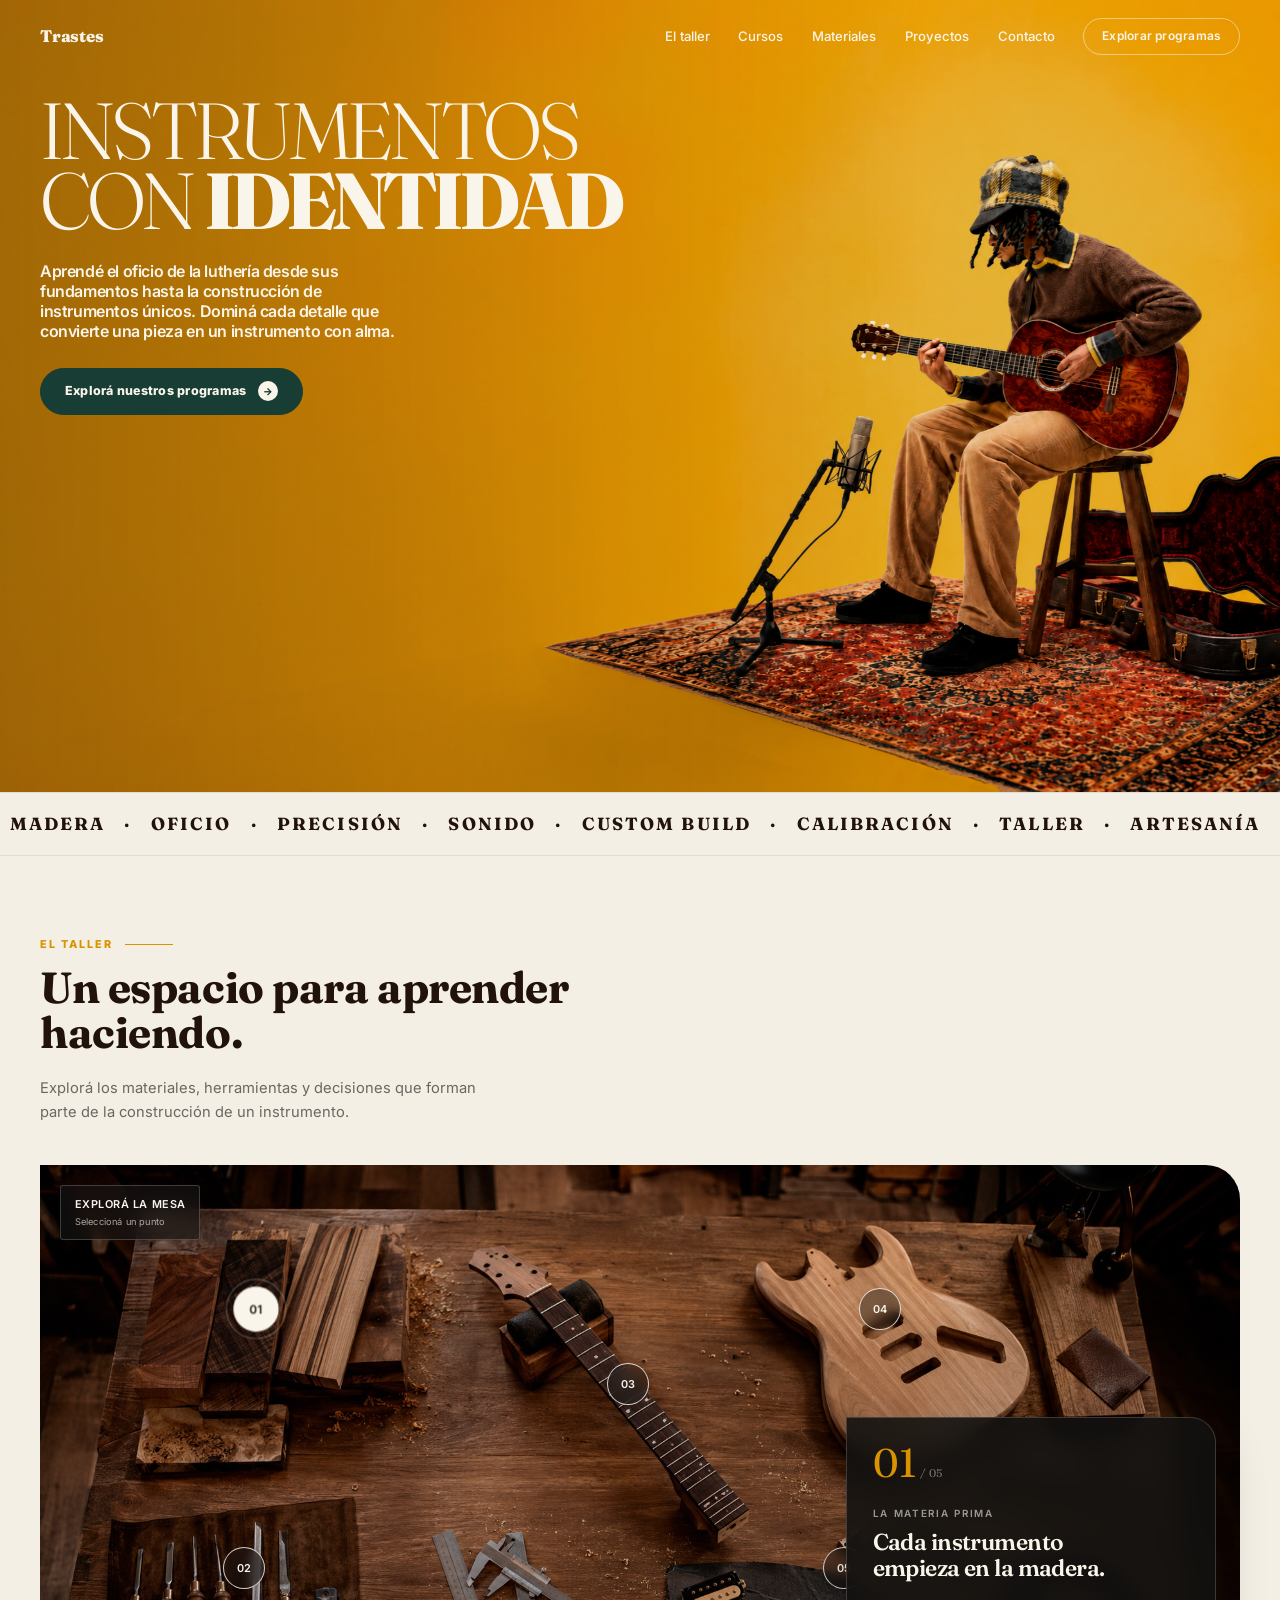
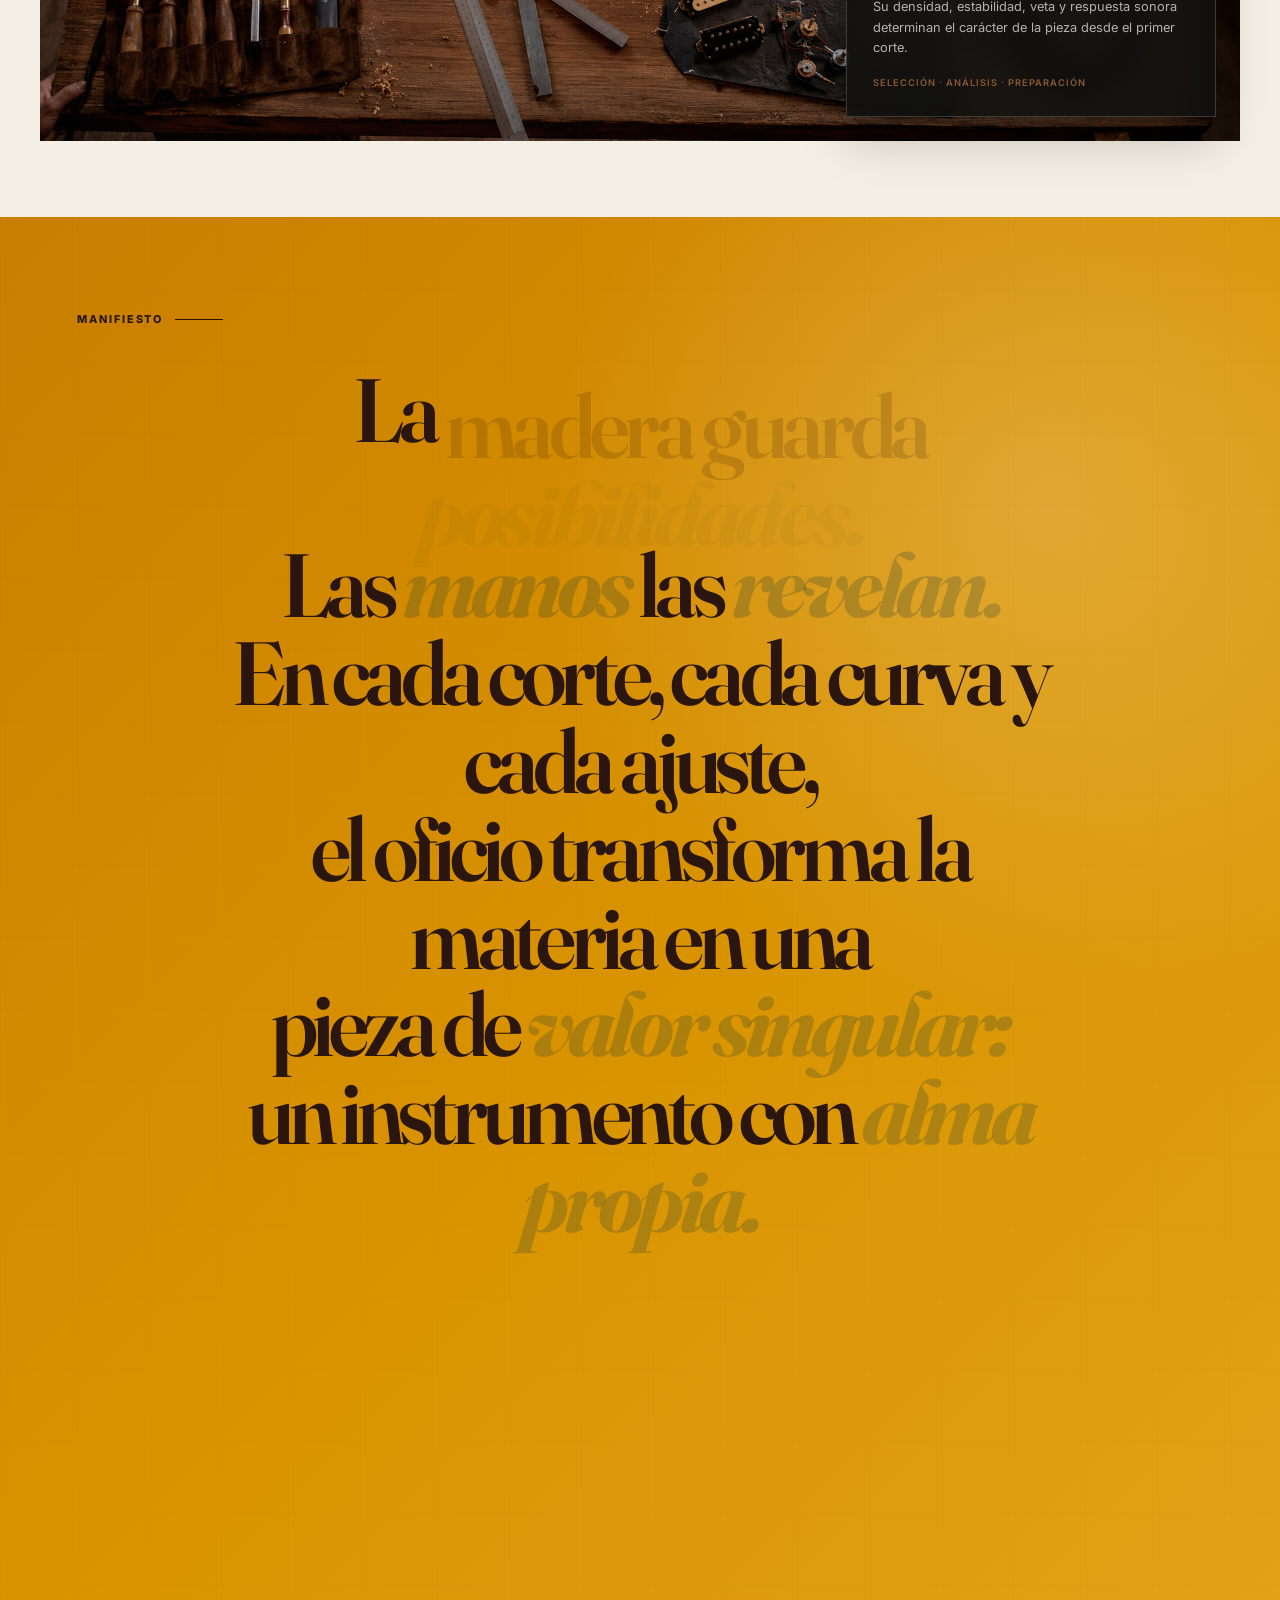
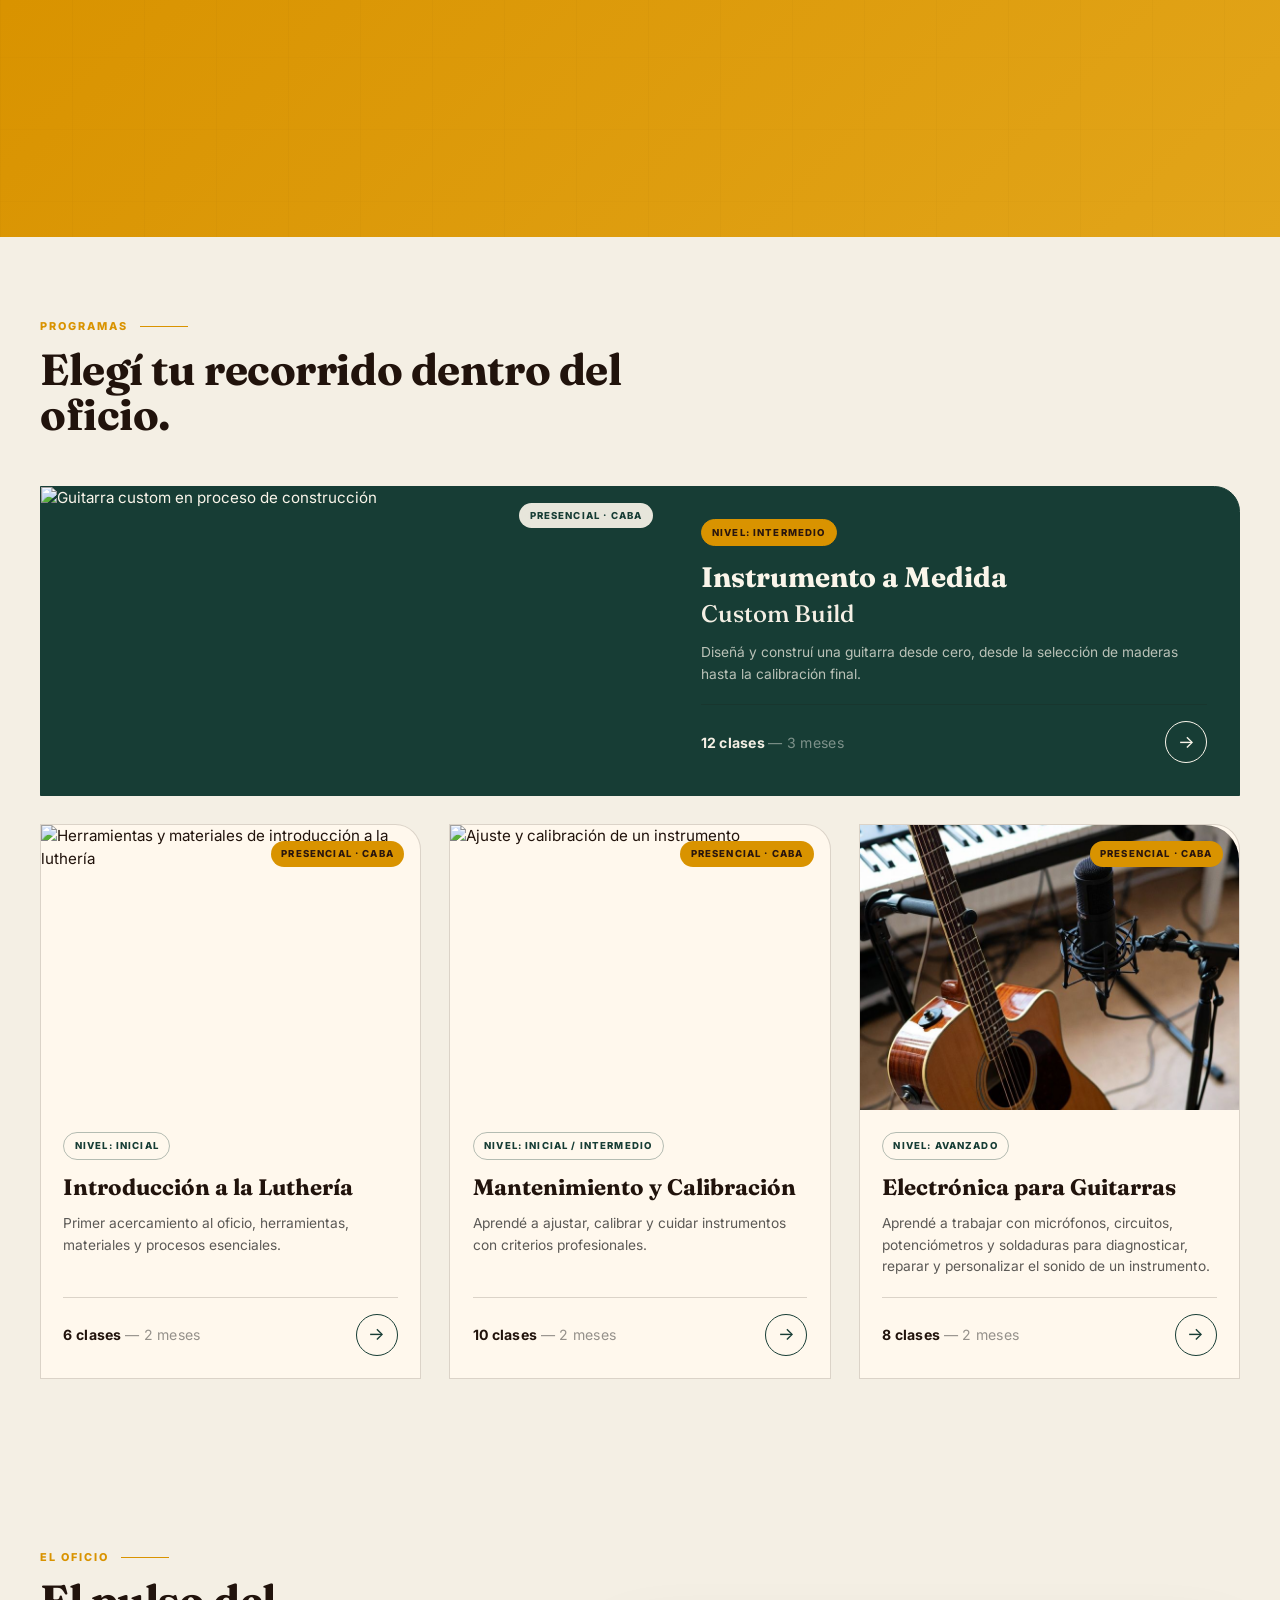
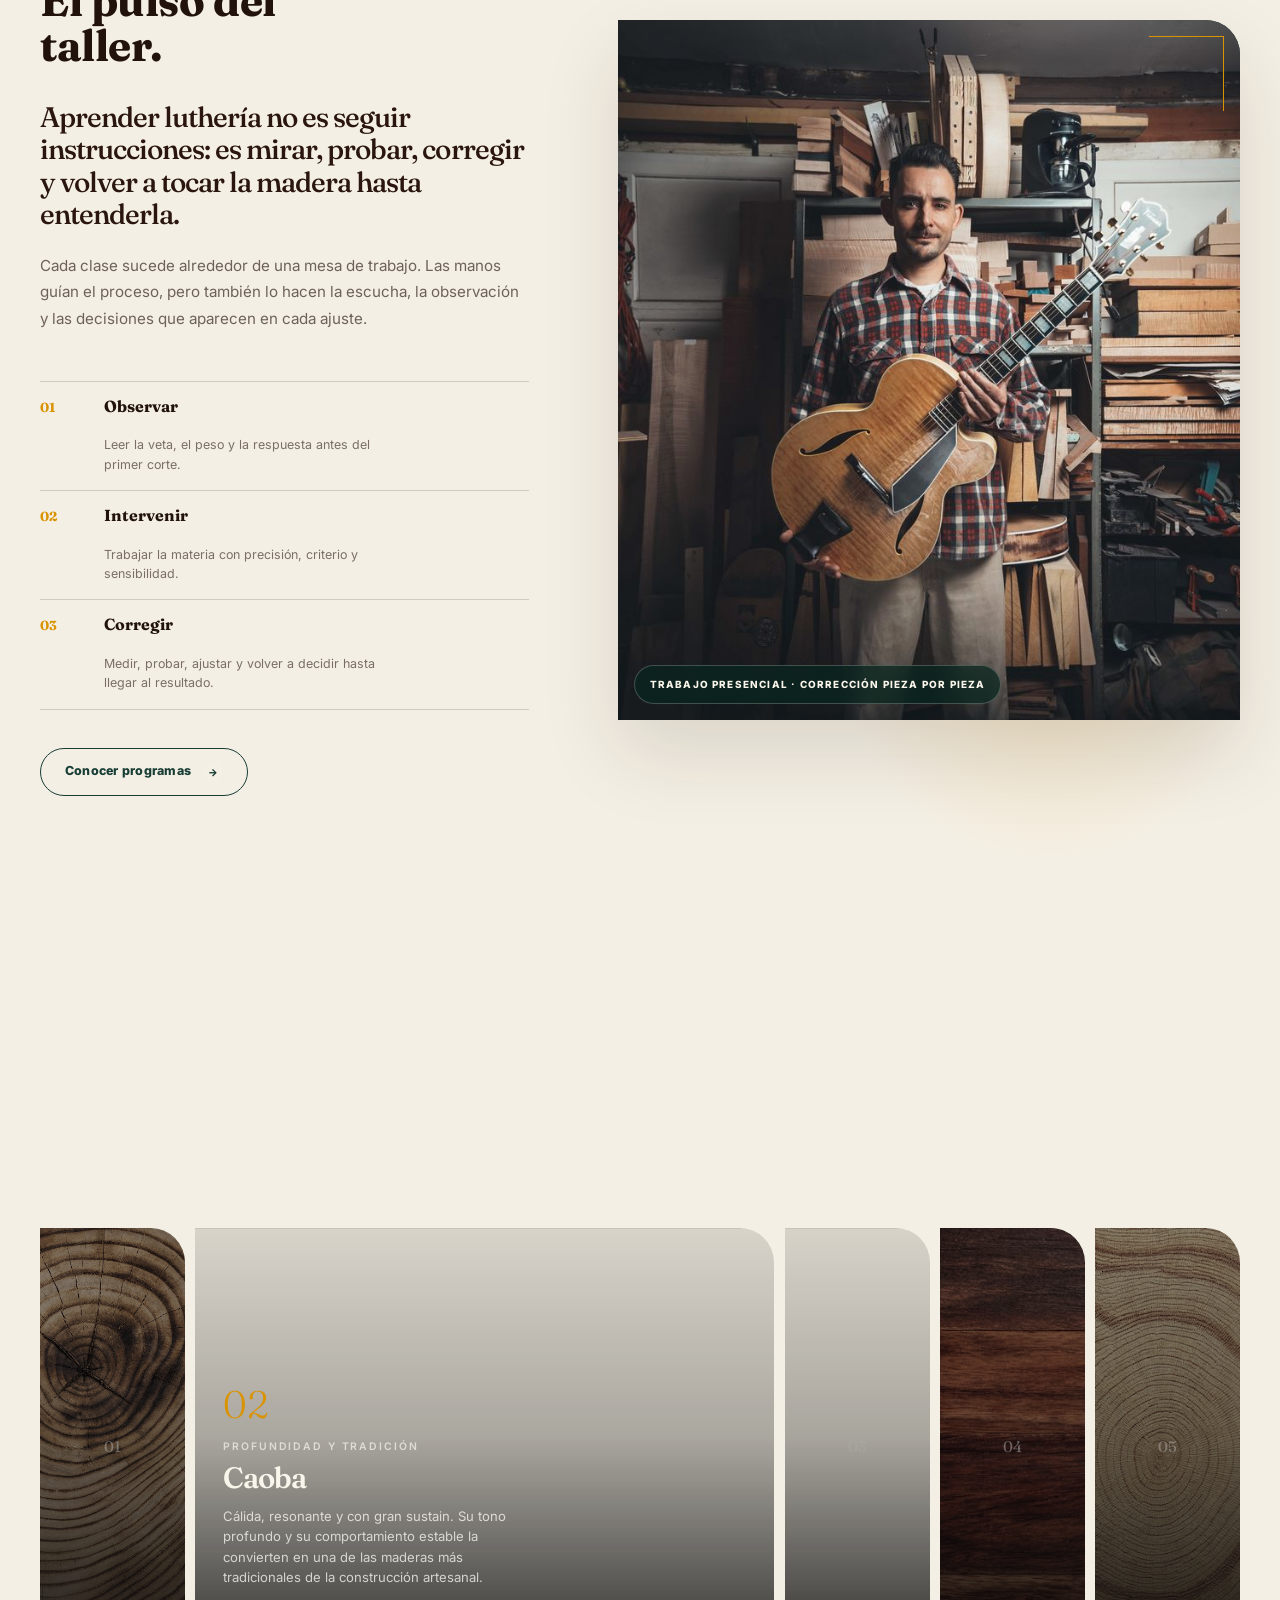
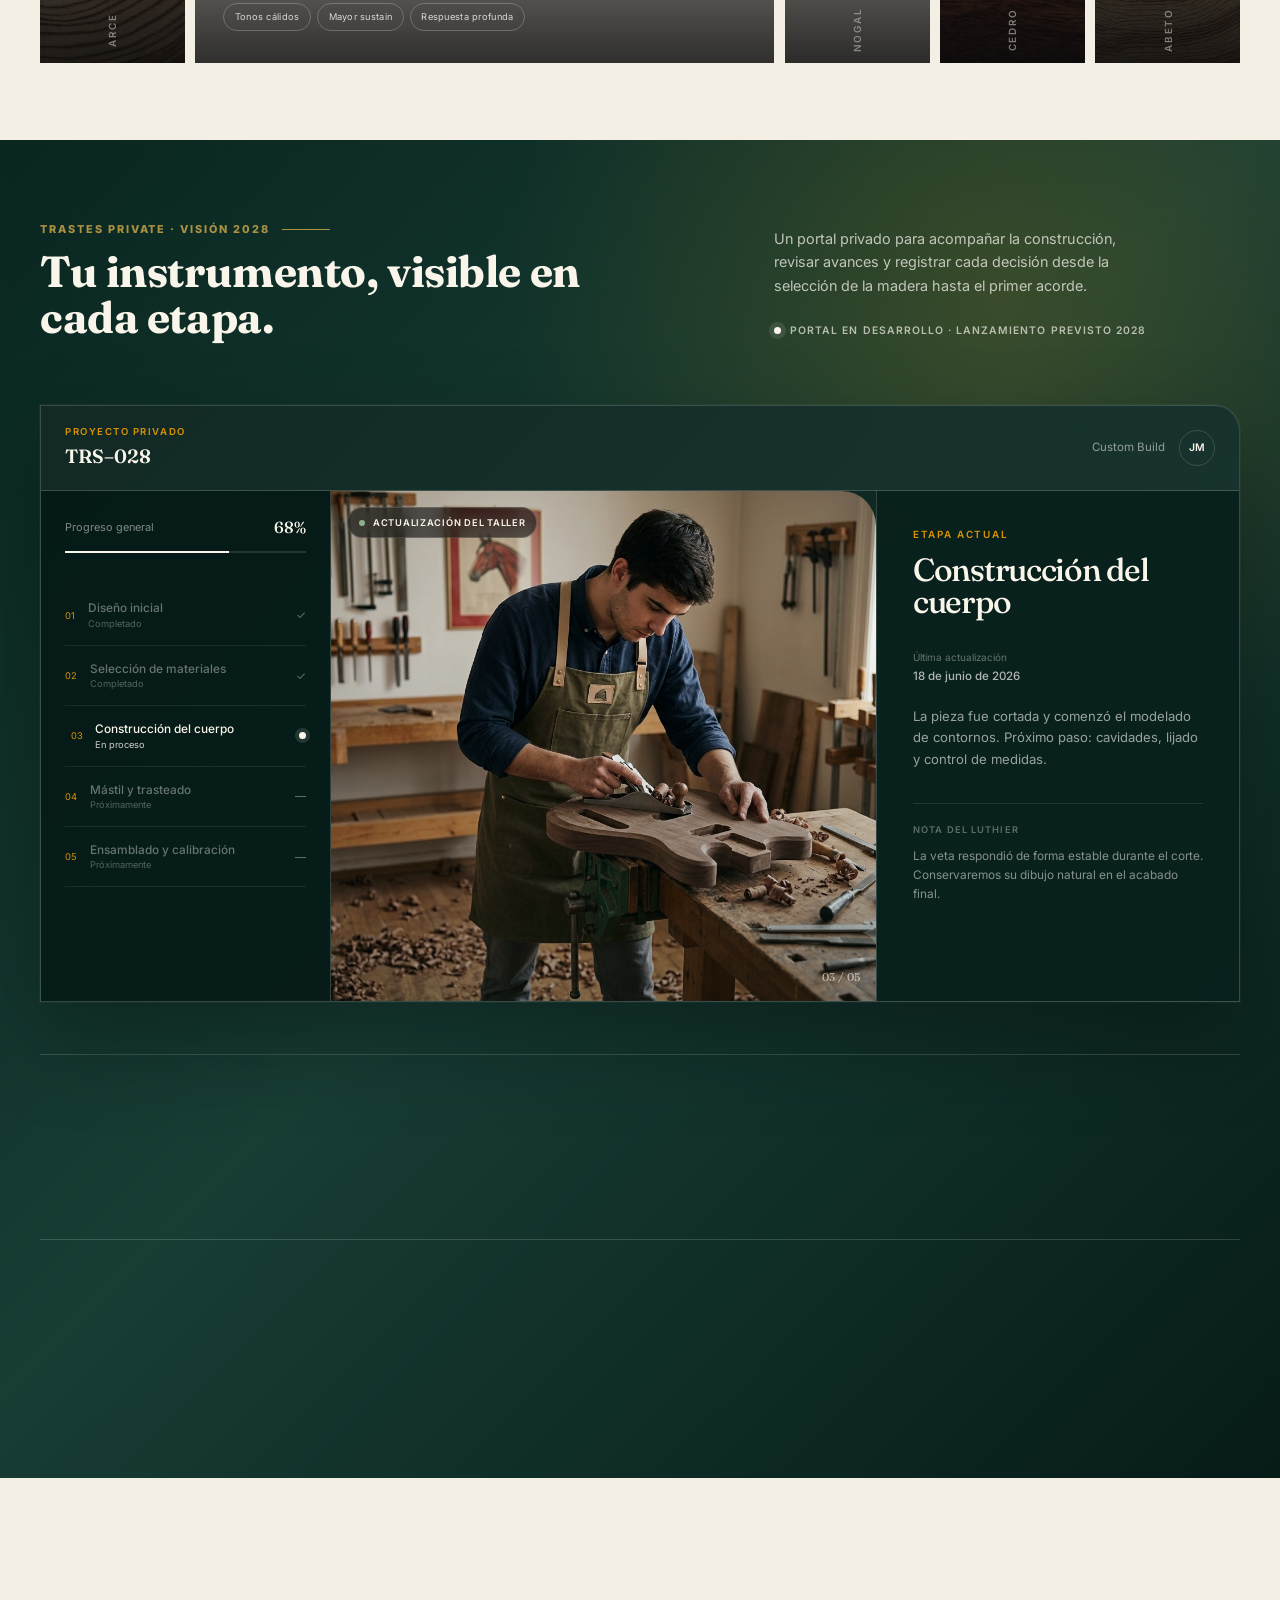
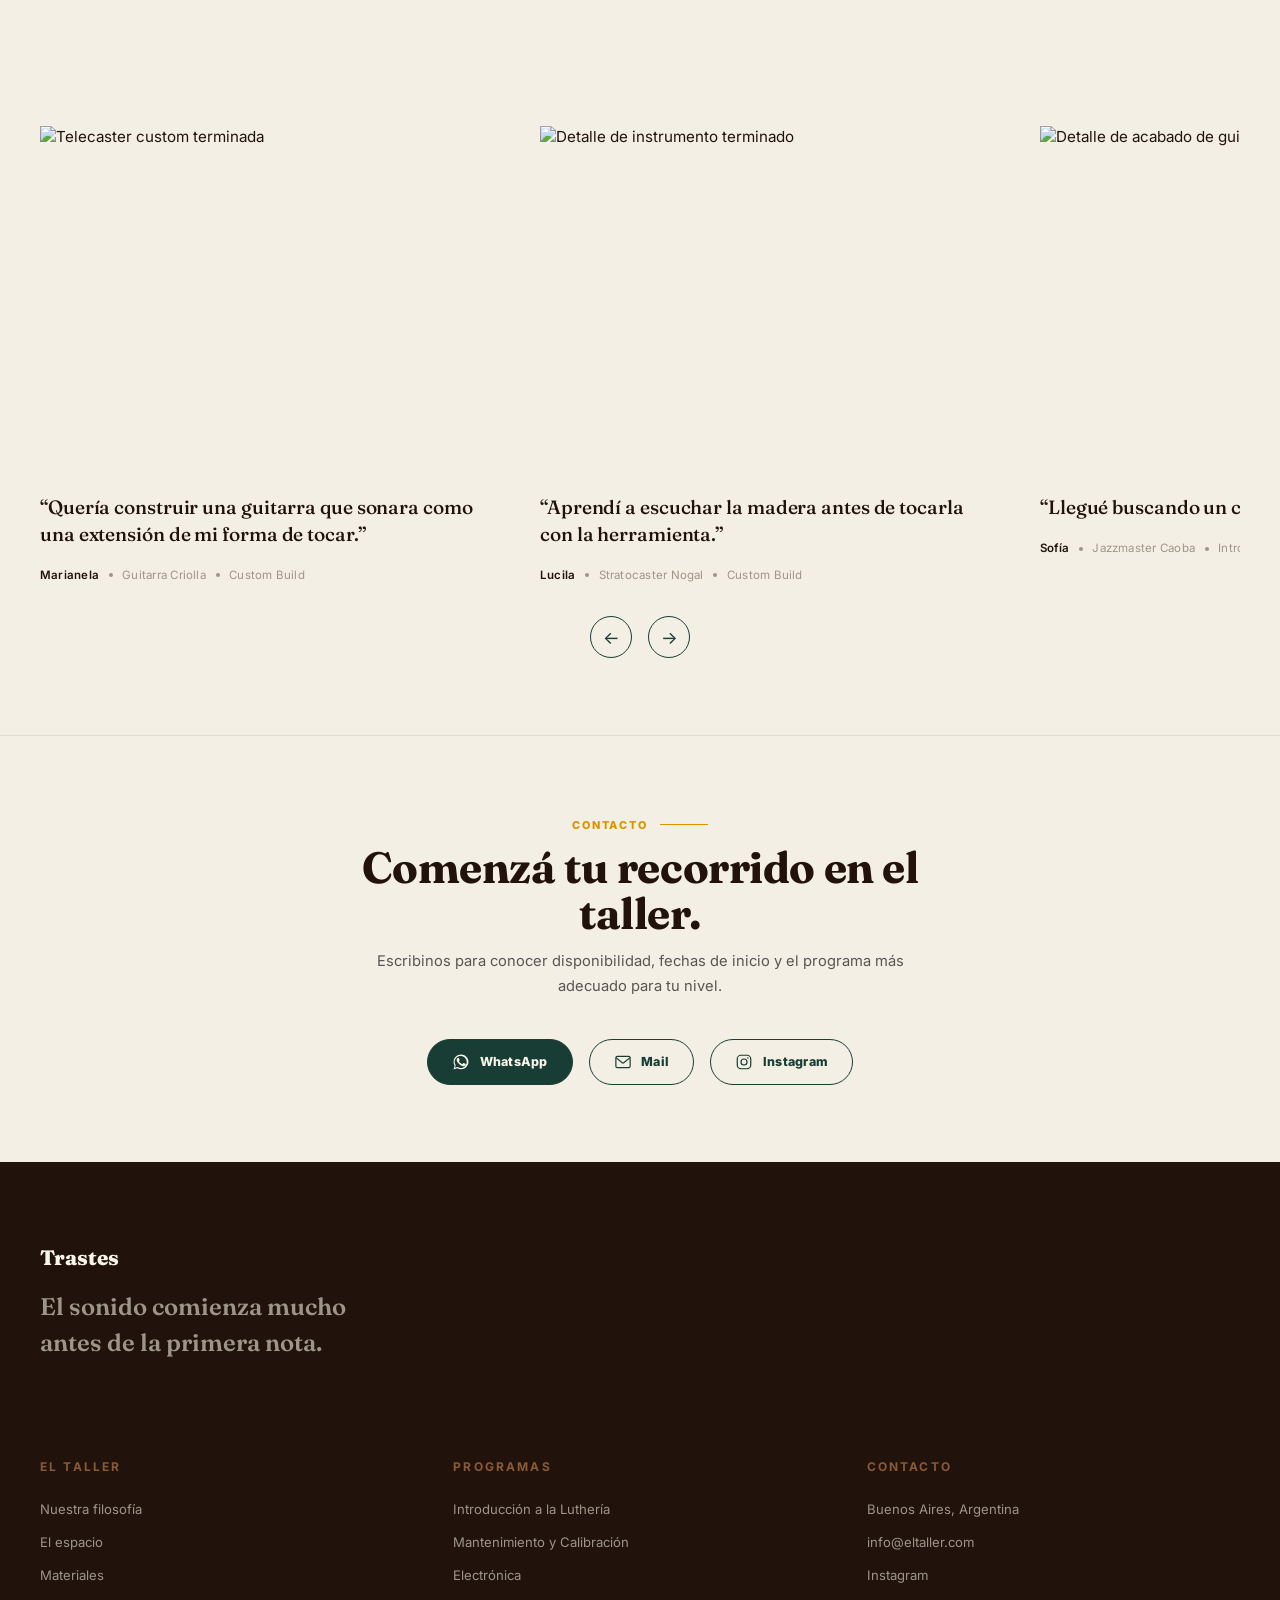
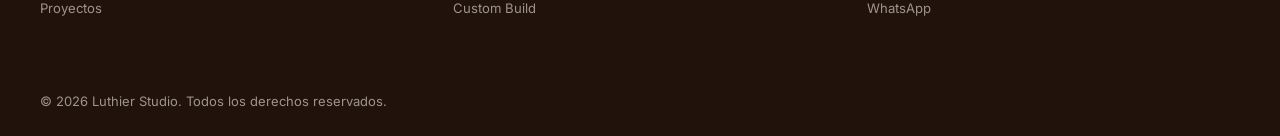
==== index.html @ 23427e4d "Agrego archivos de la web" ====
<!DOCTYPE html>
<html lang="es">
<head>
<meta charset="UTF-8">
<meta name="viewport" content="width=device-width, initial-scale=1.0">
<title>El Taller</title>
<link rel="preconnect" href="https://fonts.googleapis.com">
<link rel="preconnect" href="https://fonts.gstatic.com" crossorigin>
<link href="https://fonts.googleapis.com/css2?family=Archivo:wght@400;500;600;700;800&family=DM+Serif+Display:ital@0;1&family=Fraunces:opsz,wght@9..144,400..800&family=Instrument+Serif:ital@0;1&family=Inter:wght@300;400;500;600;700;800&family=Space+Grotesk:wght@300;400;500;600;700&family=Syne:wght@400;500;600;700;800&display=swap" rel="stylesheet">
<link href="https://fonts.googleapis.com/css2?family=Cascadia+Code:wght@400;500;600;700&family=Gasoek+One&family=Inter:wght@300;400;500;600;700;800&family=Righteous&family=Rubik+Mono+One&family=Savate&display=swap" rel="stylesheet">
<link rel="stylesheet" href="style.css">
</head>
<body>

<!-- ============ HEADER ============ -->
<header class="header" id="header">
  <div class="header__inner">
    <a href="#" class="logo">Trastes</a>
    <nav class="nav" id="nav">
      <a href="#taller" class="nav__link">El taller</a>
      <a href="#cursos" class="nav__link">Cursos</a>
      <a href="#materialidad" class="nav__link">Materiales</a>
      <a href="#proyectos" class="nav__link">Proyectos</a>
      <a href="#contacto" class="nav__link">Contacto</a>
      <a href="#cursos" class="nav__cta">Explorar programas</a>
    </nav>
    <button class="menu-toggle" id="menuToggle" aria-label="Abrir menú" aria-expanded="false">
      <span></span><span></span><span></span>
    </button>
  </div>
</header>

<!-- ============ HERO ============ -->
<section class="hero" id="hero">

  <div class="hero__media">
    <img
      src="images/hero4.webp"
      alt="Guitarra artesanal exhibida sobre una estructura de madera"
      class="hero__img"
    >
    <div class="hero__overlay"></div>
  </div>

  <div class="hero__content">

    <h1 class="hero__title reveal">
      <span class="hero__title-line">Instrumentos</span>

      <span class="hero__title-line">
        con <em>identidad</em>
      </span>
    </h1>

    <p class="hero__subtitle reveal">
      Aprendé el oficio de la luthería desde sus fundamentos hasta la
      construcción de instrumentos únicos. Dominá cada detalle que convierte
      una pieza en un instrumento con alma.
    </p>

    <div class="hero__actions reveal">
      <a
        href="#cursos"
        class="btn btn--primary btn--arrow hero__cta"
      >
        Explorá nuestros programas
        <span class="btn__arrow" aria-hidden="true">→</span>
      </a>
    </div>

  </div>

</section>

<!-- ============ MARQUEE ============ -->
<div class="marquee">
  <div class="marquee__track">
    <span>MADERA</span><span class="marquee__dot">·</span>
    <span>OFICIO</span><span class="marquee__dot">·</span>
    <span>PRECISIÓN</span><span class="marquee__dot">·</span>
    <span>SONIDO</span><span class="marquee__dot">·</span>
    <span>CUSTOM BUILD</span><span class="marquee__dot">·</span>
    <span>CALIBRACIÓN</span><span class="marquee__dot">·</span>
    <span>TALLER</span><span class="marquee__dot">·</span>
    <span>ARTESANÍA</span><span class="marquee__dot">·</span>
    <span>MADERA</span><span class="marquee__dot">·</span>
    <span>OFICIO</span><span class="marquee__dot">·</span>
    <span>PRECISIÓN</span><span class="marquee__dot">·</span>
    <span>SONIDO</span><span class="marquee__dot">·</span>
    <span>CUSTOM BUILD</span><span class="marquee__dot">·</span>
    <span>CALIBRACIÓN</span><span class="marquee__dot">·</span>
    <span>TALLER</span><span class="marquee__dot">·</span>
    <span>ARTESANÍA</span><span class="marquee__dot">·</span>
  </div>
</div>


<!-- ============ EL TALLER INTERACTIVO ============ -->
<section class="workshop" id="taller">
  <div class="workshop__inner">

    <!-- Encabezado -->
    <div class="workshop__head reveal">
      <p class="eyebrow">El taller</p>

      <h2 class="section-title">
        <span class="title-line">Un espacio para</span>
        <span class="title-line">aprender haciendo.</span>
      </h2>

      <p class="workshop__intro">
        Explorá los materiales, herramientas y decisiones que forman parte
        de la construcción de un instrumento.
      </p>
    </div>

    <!-- Explorador interactivo -->
<div class="workshop-explorer reveal">

  <!--
    En desktop, este bloque funciona como una escena:
    la fotografía queda de fondo y el panel flota encima.
    En mobile vuelve a organizarse verticalmente.
  -->
  <div class="workshop-explorer__stage">

    <!-- Imagen interactiva -->
    <div class="workshop-explorer__media">

      <img
        src="images/el taller.jpg"
        alt="Mesa de trabajo de luthier con maderas, herramientas, mástil, cuerpo de guitarra y componentes electrónicos"
        class="workshop-explorer__image"
      >

      <!-- Ayuda inicial -->
      <p class="workshop-explorer__hint">
        Explorá la mesa
        <span>Seleccioná un punto</span>
      </p>

      <!-- 01 — Maderas -->
      <button
        type="button"
        class="workshop-hotspot is-active"
        data-workshop-target="maderas"
        data-label="Maderas"
        aria-label="Explorar maderas"
        aria-pressed="true"
        style="--hotspot-x: 18%; --hotspot-y: 25%;"
      >
        <span>01</span>
      </button>

      <!-- 02 — Herramientas -->
      <button
        type="button"
        class="workshop-hotspot"
        data-workshop-target="herramientas"
        data-label="Herramientas"
        aria-label="Explorar herramientas de precisión"
        aria-pressed="false"
        style="--hotspot-x: 17%; --hotspot-y: 70%;"
      >
        <span>02</span>
      </button>

      <!-- 03 — Mástil -->
      <button
        type="button"
        class="workshop-hotspot"
        data-workshop-target="mastil"
        data-label="Mástil"
        aria-label="Explorar mástil y ergonomía"
        aria-pressed="false"
        style="--hotspot-x: 49%; --hotspot-y: 38%;"
      >
        <span>03</span>
      </button>

      <!-- 04 — Cuerpo -->
      <button
        type="button"
        class="workshop-hotspot"
        data-workshop-target="cuerpo"
        data-label="Cuerpo"
        aria-label="Explorar cuerpo y modelado"
        aria-pressed="false"
        style="--hotspot-x: 70%; --hotspot-y: 25%;"
      >
        <span>04</span>
      </button>

      <!-- 05 — Electrónica -->
      <button
        type="button"
        class="workshop-hotspot"
        data-workshop-target="electronica"
        data-label="Electrónica"
        aria-label="Explorar electrónica y calibración"
        aria-pressed="false"
        style="--hotspot-x: 67%; --hotspot-y: 70%;"
      >
        <span>05</span>
      </button>

    </div>

    <!-- Navegación alternativa para mobile -->
    <div
      class="workshop-explorer__mobile-nav"
      aria-label="Elementos del taller"
    >
      <button
        type="button"
        class="workshop-mobile-control is-active"
        data-workshop-target="maderas"
        aria-pressed="true"
      >
        <span>01</span>
        Maderas
      </button>

      <button
        type="button"
        class="workshop-mobile-control"
        data-workshop-target="herramientas"
        aria-pressed="false"
      >
        <span>02</span>
        Herramientas
      </button>

      <button
        type="button"
        class="workshop-mobile-control"
        data-workshop-target="mastil"
        aria-pressed="false"
      >
        <span>03</span>
        Mástil
      </button>

      <button
        type="button"
        class="workshop-mobile-control"
        data-workshop-target="cuerpo"
        aria-pressed="false"
      >
        <span>04</span>
        Cuerpo
      </button>

      <button
        type="button"
        class="workshop-mobile-control"
        data-workshop-target="electronica"
        aria-pressed="false"
      >
        <span>05</span>
        Electrónica
      </button>
    </div>

    <!--
      En desktop este panel flota sobre la fotografía.
      En mobile vuelve al flujo normal, debajo de los controles.
    -->
    <article
      class="workshop-explorer__panel is-right"
      id="workshopPanel"
      aria-live="polite"
    >
      <div class="workshop-explorer__panel-index">
        <span id="workshopPanelNumber">01</span>
        <span>/ 05</span>
      </div>

      <div class="workshop-explorer__panel-heading">
        <p
          class="workshop-explorer__panel-kicker"
          id="workshopPanelKicker"
        >
          La materia prima
        </p>

        <h3
          class="workshop-explorer__panel-title"
          id="workshopPanelTitle"
        >
          Cada instrumento empieza en la madera.
        </h3>
      </div>

      <div class="workshop-explorer__panel-body">
        <p
          class="workshop-explorer__panel-copy"
          id="workshopPanelCopy"
        >
          Su densidad, estabilidad, veta y respuesta sonora determinan
          el carácter de la pieza desde el primer corte.
        </p>

        <p
          class="workshop-explorer__panel-meta"
          id="workshopPanelMeta"
        >
          Selección · análisis · preparación
        </p>
      </div>
    </article>

  </div>
</div>
  </div>
</section>

<!-- ============ MANIFIESTO DINÁMICO ============ -->
<section class="manifesto manifesto--scroll" id="manifiesto">

  <div class="manifesto-scroll__sticky">

    <div class="manifesto-scroll__inner">

      <p class="eyebrow manifesto-scroll__eyebrow">
        Manifiesto
      </p>

<h2
  class="manifesto-scroll__text"
  aria-label="La madera guarda posibilidades. Las manos las revelan. En cada corte, cada curva y cada ajuste, el oficio transforma la materia en una pieza de valor singular: un instrumento con alma propia."
>

  <span class="manifesto-scroll__line">
    <span data-manifesto-word>La</span>
    <span data-manifesto-word>madera</span>
    <span data-manifesto-word>guarda</span>
    <em data-manifesto-word>posibilidades.</em>
  </span>

  <span class="manifesto-scroll__line">
    <span data-manifesto-word>Las</span>
    <em data-manifesto-word>manos</em>
    <span data-manifesto-word>las</span>
    <em data-manifesto-word>revelan.</em>
  </span>

  <span class="manifesto-scroll__line">
    <span data-manifesto-word>En</span>
    <span data-manifesto-word>cada</span>
    <span data-manifesto-word>corte,</span>
    <span data-manifesto-word>cada</span>
    <span data-manifesto-word>curva</span>
    <span data-manifesto-word>y</span>
    <span data-manifesto-word>cada</span>
    <span data-manifesto-word>ajuste,</span>
  </span>

  <span class="manifesto-scroll__line">
    <span data-manifesto-word>el</span>
    <span data-manifesto-word>oficio</span>
    <span data-manifesto-word>transforma</span>
    <span data-manifesto-word>la</span>
    <span data-manifesto-word>materia</span>
    <span data-manifesto-word>en</span>
    <span data-manifesto-word>una</span>
  </span>

  <span class="manifesto-scroll__line">
    <span data-manifesto-word>pieza</span>
    <span data-manifesto-word>de</span>
    <em data-manifesto-word>valor</em>
    <em data-manifesto-word>singular:</em>
  </span>

  <span class="manifesto-scroll__line">
    <span data-manifesto-word>un</span>
    <span data-manifesto-word>instrumento</span>
    <span data-manifesto-word>con</span>
    <em data-manifesto-word>alma</em>
    <em data-manifesto-word>propia.</em>
  </span>

</h2>

    </div>

  </div>

</section>

<!-- ============ CURSOS ============ -->
<section class="courses" id="cursos">
  <div class="courses__head reveal">
    <p class="eyebrow">Programas</p>
    <h2 class="section-title">Elegí tu recorrido dentro del oficio.</h2>
  </div>

  <div class="courses__grid">
    <!-- Curso 1 - custom build -->
    <article class="course-card course-card--featured reveal">
      <div class="course-card__media">
        <img src="https://i.pinimg.com/736x/a7/6a/07/a76a0793d0e7dae73143d7ba81076ee0.jpg" alt="Guitarra custom en proceso de construcción">
        <span class="tag tag--modality">Presencial · CABA</span>
      </div>
      <div class="course-card__body">
        <span class="tag tag--level">Nivel: Intermedio</span>
        <h3 class="course-card__title">Instrumento a Medida<br><span class="course-card__title-sub">Custom Build</span></h3>
        <p class="course-card__desc">
          Diseñá y construí una guitarra desde cero, desde la selección de
          maderas hasta la calibración final.
        </p>
        <div class="course-card__footer">
          <span class="course-card__price">
  12 clases
  <span class="course-card__price-detail"> — 3 meses </span>
</span>
          <a href="custom-build.html"  target="_blank" class="course-card__cta" aria-label="Ver experiencia Custom Build">→</a>
        </div>
      </div>
    </article>

    <!-- Course B - introducción -->
    <article class="course-card reveal">
      <div class="course-card__media">
        <img src="https://i.pinimg.com/736x/fb/1f/0d/fb1f0dafedf70b35c36736247674cc31.jpg" alt="Herramientas y materiales de introducción a la luthería">
        <span class="tag tag--modality">Presencial · CABA</span>
      </div>
      <div class="course-card__body">
        <span class="tag tag--level">Nivel: Inicial</span>
        <h3 class="course-card__title">Introducción a la Luthería</h3>
        <p class="course-card__desc">
          Primer acercamiento al oficio, herramientas, materiales y procesos
          esenciales.
        </p>
        <div class="course-card__footer">
          <span class="course-card__price">
  6 clases
  <span class="course-card__price-detail">— 2 meses</span>
</span>
          <a href="#contacto" class="course-card__cta course-card__cta--dark" aria-label="Ver programa Introducción a la Luthería">→</a>
        </div>
      </div>
    </article>

    <!-- Course C - mantenimiento-->
    <article class="course-card reveal">
      <div class="course-card__media">
        <img src="https://i.pinimg.com/736x/b5/d3/a6/b5d3a6afa1de2a4b662629c8fa0b0153.jpg" alt="Ajuste y calibración de un instrumento">
        <span class="tag tag--modality">Presencial · CABA</span>
      </div>
      <div class="course-card__body">
        <span class="tag tag--level">Nivel: Inicial / Intermedio</span>
        <h3 class="course-card__title">Mantenimiento y Calibración</h3>
        <p class="course-card__desc">
          Aprendé a ajustar, calibrar y cuidar instrumentos con criterios
          profesionales.
        </p>
        <div class="course-card__footer">
          <span class="course-card__price">
 10 clases
  <span class="course-card__price-detail">— 2 meses</span>
</span>
          <a href="#contacto" class="course-card__cta course-card__cta--dark" aria-label="Ver programa Mantenimiento y Calibración">→</a>
        </div>
      </div>
    </article>
    <!-- Course D -->
<article class="course-card reveal">
  <div class="course-card__media">
    <img
      src="images/cursos - tecnica.jpg"
      alt="Trabajo de soldadura y electrónica en una guitarra eléctrica"
    >

    <span class="tag tag--modality">
      Presencial · CABA
    </span>
  </div>

  <div class="course-card__body">

    <span class="tag tag--level">
      Nivel: Avanzado
    </span>

    <h3 class="course-card__title">
      Electrónica para Guitarras
    </h3>

    <p class="course-card__desc">
      Aprendé a trabajar con micrófonos, circuitos, potenciómetros y
      soldaduras para diagnosticar, reparar y personalizar el sonido
      de un instrumento.
    </p>

    <div class="course-card__footer">

      <span class="course-card__price">
        8 clases
        <span class="course-card__price-detail">
          — 2 meses
        </span>
      </span>

      <a
        href="#contacto"
        class="course-card__cta course-card__cta--dark"
        aria-label="Ver programa Electrónica para Guitarras"
      >
        →
      </a>

    </div>
  </div>
</article>
  </div>
</section>
<!-- ============ EL PULSO DEL TALLER ============ -->
<section class="human-craft" id="pulso-taller">
  <div class="human-craft__inner">

    <div class="human-craft__content reveal">
      <p class="eyebrow">El oficio</p>

      <h2 class="section-title human-craft__title">
        El pulso del taller.
      </h2>

      <p class="human-craft__lead">
        Aprender luthería no es seguir instrucciones: es mirar, probar,
        corregir y volver a tocar la madera hasta entenderla.
      </p>

      <p class="human-craft__copy">
        Cada clase sucede alrededor de una mesa de trabajo. Las manos guían
        el proceso, pero también lo hacen la escucha, la observación y las
        decisiones que aparecen en cada ajuste.
      </p>

      <div class="human-craft__principles" aria-label="Principios del aprendizaje en el taller">
        <article class="human-craft__principle">
          <span>01</span>
          <h3>Observar</h3>
          <p>Leer la veta, el peso y la respuesta antes del primer corte.</p>
        </article>

        <article class="human-craft__principle">
          <span>02</span>
          <h3>Intervenir</h3>
          <p>Trabajar la materia con precisión, criterio y sensibilidad.</p>
        </article>

        <article class="human-craft__principle">
          <span>03</span>
          <h3>Corregir</h3>
          <p>Medir, probar, ajustar y volver a decidir hasta llegar al resultado.</p>
        </article>
      </div>

      <a href="#cursos" class="btn btn--secondary btn--arrow human-craft__cta">
        Conocer programas
        <span class="btn__arrow" aria-hidden="true">→</span>
      </a>
    </div>

    <figure class="human-craft__media reveal">
      <img
        src="images/pulso-taller.jpg"
        alt="Luthier acompañando a un alumno durante el trabajo artesanal en el taller"
        class="human-craft__image"
        loading="lazy"
      >

      <figcaption class="human-craft__caption">
        Trabajo presencial · Corrección pieza por pieza
      </figcaption>
    </figure>

  </div>
</section>

<!-- ============= MATERIALIDAD ============ -->
<section class="wood-library" id="materialidad">

  <div class="wood-library__header reveal">
    <p class="eyebrow">Materia prima</p>

<h2 class="section-title wood-library__title">
  <span class="title-line">Las maderas</span>
  <span class="title-line">con las que trabajamos</span>
</h2>

    <p class="wood-library__intro">
      Cada especie tiene su carácter, su densidad y su respuesta.
      Conocer la madera es el primer paso para construir un instrumento
      con identidad propia.
    </p>
  </div>

  <!-- Acordeón de materiales -->
  <div class="wood-accordion">

    <!-- 01 — ARCE -->
    <article
      class="wood-panel"
      data-wood-panel
      style="--wood-image: url('images/materialidad-arce.jpg');"
    >
      <button
        class="wood-panel__button"
        type="button"
        aria-expanded="false"
      >
        <span class="wood-panel__number">01</span>
        <span class="wood-panel__vertical-name">Arce</span>
      </button>

      <div class="wood-panel__content">
        <span class="wood-panel__large-number">01</span>

        <p class="wood-panel__category">
          Claridad y precisión
        </p>

        <h3 class="wood-panel__title">
          Arce
        </h3>

        <p class="wood-panel__description">
          Una madera clara, estable y de respuesta definida. Su rigidez
          y precisión la convierten en una elección ideal para mástiles
          y tapas con gran presencia visual.
        </p>

        <div class="wood-panel__specs">
          <span>Respuesta brillante</span>
          <span>Alta estabilidad</span>
          <span>Veta definida</span>
        </div>
      </div>
    </article>

    <!-- 02 — CAOBA -->
    <article
      class="wood-panel is-active"
      data-wood-panel
      style="--wood-image: url('https://i.pinimg.com/736x/cf/28/0e/cf280eb6dae715588f723490ce3c40dc.jpg');"
    >
      <button
        class="wood-panel__button"
        type="button"
        aria-expanded="true"
      >
        <span class="wood-panel__number">02</span>
        <span class="wood-panel__vertical-name">Caoba</span>
      </button>

      <div class="wood-panel__content">
        <span class="wood-panel__large-number">02</span>

        <p class="wood-panel__category">
          Profundidad y tradición
        </p>

        <h3 class="wood-panel__title">
          Caoba
        </h3>

        <p class="wood-panel__description">
          Cálida, resonante y con gran sustain. Su tono profundo y su
          comportamiento estable la convierten en una de las maderas más
          tradicionales de la construcción artesanal.
        </p>

        <div class="wood-panel__specs">
          <span>Tonos cálidos</span>
          <span>Mayor sustain</span>
          <span>Respuesta profunda</span>
        </div>
      </div>
    </article>

    <!-- 03 — NOGAL -->
    <article
      class="wood-panel"
      data-wood-panel
      style="--wood-image: url('https://i.pinimg.com/736x/c8/c0/78/c8c078e4a1287168785b0f1b6ba3a925.jpg');"
    >
      <button
        class="wood-panel__button"
        type="button"
        aria-expanded="false"
      >
        <span class="wood-panel__number">03</span>
        <span class="wood-panel__vertical-name">Nogal</span>
      </button>

      <div class="wood-panel__content">
        <span class="wood-panel__large-number">03</span>

        <p class="wood-panel__category">
          Equilibrio y carácter
        </p>

        <h3 class="wood-panel__title">
          Nogal
        </h3>

        <p class="wood-panel__description">
          Su veta oscura y expresiva aporta una identidad visual única.
          Combina claridad, cuerpo y equilibrio para instrumentos de
          carácter contemporáneo.
        </p>

        <div class="wood-panel__specs">
          <span>Respuesta equilibrada</span>
          <span>Veta protagonista</span>
          <span>Carácter visual</span>
        </div>
      </div>
    </article>

    <!-- 04 — CEDRO -->
    <article
      class="wood-panel"
      data-wood-panel
      style="--wood-image: url('images/materialidad-cedro.jpg');"
    >
      <button
        class="wood-panel__button"
        type="button"
        aria-expanded="false"
      >
        <span class="wood-panel__number">04</span>
        <span class="wood-panel__vertical-name">Cedro</span>
      </button>

      <div class="wood-panel__content">
        <span class="wood-panel__large-number">04</span>

        <p class="wood-panel__category">
          Ligereza y sensibilidad
        </p>

        <h3 class="wood-panel__title">
          Cedro
        </h3>

        <p class="wood-panel__description">
          Ligero y sensible, responde rápidamente al toque y ofrece una
          sonoridad cálida. Es especialmente valorado en tapas y mástiles.
        </p>

        <div class="wood-panel__specs">
          <span>Respuesta rápida</span>
          <span>Peso liviano</span>
          <span>Sonido cálido</span>
        </div>
      </div>
    </article>

    <!-- 05 — ABETO -->
    <article
      class="wood-panel"
      data-wood-panel
      style="--wood-image: url('images/materialidad-abeto.jpg');"
    >
      <button
        class="wood-panel__button"
        type="button"
        aria-expanded="false"
      >
        <span class="wood-panel__number">05</span>
        <span class="wood-panel__vertical-name">Abeto</span>
      </button>

      <div class="wood-panel__content">
        <span class="wood-panel__large-number">05</span>

        <p class="wood-panel__category">
          Proyección y dinamismo
        </p>

        <h3 class="wood-panel__title">
          Abeto
        </h3>

        <p class="wood-panel__description">
          Una madera liviana y elástica, reconocida por su proyección,
          rango dinámico y capacidad de responder tanto a ejecuciones
          suaves como intensas.
        </p>

        <div class="wood-panel__specs">
          <span>Gran proyección</span>
          <span>Amplio rango dinámico</span>
          <span>Respuesta sensible</span>
        </div>
      </div>
    </article>

  </div>
</section>



<!-- ============ TRASTES PRIVATE · VISIÓN 2028 ============ -->
<section class="private-portal" id="trastes-private">
  <div class="private-portal__inner">

    <!-- Introducción -->
    <div class="private-portal__intro reveal">
      <div class="private-portal__heading">
        <p class="eyebrow eyebrow--light">
          Trastes Private · Visión 2028
        </p>

        <h2 class="section-title section-title--light private-portal__title">
          <span class="title-line">Tu instrumento, visible</span>
          <span class="title-line">en cada etapa.</span>
        </h2>
      </div>

      <div class="private-portal__intro-copy">
        <p>
          Un portal privado para acompañar la construcción, revisar avances
          y registrar cada decisión desde la selección de la madera hasta
          el primer acorde.
        </p>

        <span class="private-portal__status">
          <span class="private-portal__status-dot"></span>
          Portal en desarrollo · Lanzamiento previsto 2028
        </span>
      </div>
    </div>

    <!-- Preview del portal -->
    <div class="private-dashboard reveal">

      <!-- Barra superior -->
      <div class="private-dashboard__topbar">
        <div>
          <p class="private-dashboard__label">Proyecto privado</p>
          <h3 class="private-dashboard__project">TRS–028</h3>
        </div>

        <div class="private-dashboard__user">
          <span>Custom Build</span>
          <span class="private-dashboard__avatar">JM</span>
        </div>
      </div>

      <div class="private-dashboard__layout">

        <!-- Columna izquierda: etapas -->
        <aside class="private-dashboard__sidebar">
          <div class="private-dashboard__progress-head">
            <span>Progreso general</span>
            <strong id="privateProgressNumber">68%</strong>
          </div>

          <div class="private-dashboard__progress">
            <span
              class="private-dashboard__progress-bar"
              id="privateProgressBar"
              style="width: 68%;"
            ></span>
          </div>

          <nav
            class="private-dashboard__stages"
            aria-label="Etapas de construcción"
          >
            <button
              type="button"
              class="private-stage is-complete"
              data-private-stage="diseno"
              aria-pressed="false"
            >
              <span class="private-stage__number">01</span>

              <span class="private-stage__content">
                <span class="private-stage__name">Diseño inicial</span>
                <span class="private-stage__state">Completado</span>
              </span>

              <span class="private-stage__symbol">✓</span>
            </button>

            <button
              type="button"
              class="private-stage is-complete"
              data-private-stage="materiales"
              aria-pressed="false"
            >
              <span class="private-stage__number">02</span>

              <span class="private-stage__content">
                <span class="private-stage__name">Selección de materiales</span>
                <span class="private-stage__state">Completado</span>
              </span>

              <span class="private-stage__symbol">✓</span>
            </button>

            <button
              type="button"
              class="private-stage is-active"
              data-private-stage="cuerpo"
              aria-pressed="true"
            >
              <span class="private-stage__number">03</span>

              <span class="private-stage__content">
                <span class="private-stage__name">Construcción del cuerpo</span>
                <span class="private-stage__state">En proceso</span>
              </span>

              <span class="private-stage__symbol">
                <span class="private-stage__live"></span>
              </span>
            </button>

            <button
              type="button"
              class="private-stage"
              data-private-stage="mastil"
              aria-pressed="false"
            >
              <span class="private-stage__number">04</span>

              <span class="private-stage__content">
                <span class="private-stage__name">Mástil y trasteado</span>
                <span class="private-stage__state">Próximamente</span>
              </span>

              <span class="private-stage__symbol">—</span>
            </button>

            <button
              type="button"
              class="private-stage"
              data-private-stage="calibracion"
              aria-pressed="false"
            >
              <span class="private-stage__number">05</span>

              <span class="private-stage__content">
                <span class="private-stage__name">Ensamblado y calibración</span>
                <span class="private-stage__state">Próximamente</span>
              </span>

              <span class="private-stage__symbol">—</span>
            </button>
          </nav>
        </aside>

        <!-- Columna central: fotografía -->
        <div class="private-dashboard__visual">
          <img
            src="images/private-cuerpo.jpg"
            alt="Avance de construcción del cuerpo de una guitarra"
            id="privateStageImage"
            class="private-dashboard__image"
          >

          <div class="private-dashboard__live-badge">
            <span></span>
            Actualización del taller
          </div>

          <span class="private-dashboard__image-counter">
            03 / 05
          </span>
        </div>

        <!-- Columna derecha: información -->
        <article
          class="private-dashboard__detail"
          id="privateStageDetail"
          aria-live="polite"
        >
          <p
            class="private-dashboard__detail-kicker"
            id="privateStageKicker"
          >
            Etapa actual
          </p>

          <h3
            class="private-dashboard__detail-title"
            id="privateStageTitle"
          >
            Construcción del cuerpo
          </h3>

          <div class="private-dashboard__detail-meta">
            <span>Última actualización</span>
            <strong id="privateStageDate">18 de junio de 2026</strong>
          </div>

          <p
            class="private-dashboard__detail-copy"
            id="privateStageCopy"
          >
            La pieza fue cortada y comenzó el modelado de contornos.
            Próximo paso: cavidades, lijado y control de medidas.
          </p>

          <div class="private-dashboard__note">
            <span>Nota del luthier</span>

            <p id="privateStageNote">
              La veta respondió de forma estable durante el corte.
              Conservaremos su dibujo natural en el acabado final.
            </p>
          </div>
        </article>
      </div>
    </div>

    <!-- Funciones -->
    <div class="private-features">
      <article class="private-feature reveal">
        <span class="private-feature__number">01</span>

        <h3>Registro visual</h3>

        <p>
          Fotografías y avances documentados durante cada instancia del proceso.
        </p>
      </article>

      <article class="private-feature reveal">
        <span class="private-feature__number">02</span>

        <h3>Línea de tiempo</h3>

        <p>
          Seguimiento claro desde el diseño inicial hasta la entrega final.
        </p>
      </article>

      <article class="private-feature reveal">
        <span class="private-feature__number">03</span>

        <h3>Decisiones y aprobaciones</h3>

        <p>
          Registro de materiales, componentes y terminaciones seleccionadas.
        </p>
      </article>

      <article class="private-feature reveal">
        <span class="private-feature__number">04</span>

        <h3>Contacto directo</h3>

        <p>
          Un canal privado para acompañar el proyecto junto al taller.
        </p>
      </article>
    </div>

    <div class="private-portal__footer reveal">
      <p>
        Una experiencia reservada para quienes no buscan una guitarra más,
        sino un instrumento propio.
      </p>

      <a
        href="custom-build.html"target="_blank"
        class="btn btn--ghost btn--arrow"
      >
        Conocer Custom Build
        <span class="btn__arrow">→</span>
      </a>
    </div>

  </div>
</section>
<!-- ============ FIN TRASTES PRIVATE ============ -->
<!-- ============ PROYECTOS ============ -->
<section class="projects" id="proyectos">
  <div class="projects__head reveal">
    <p class="eyebrow">Instrumentos construidos</p>
<h2 class="section-title">
  <span class="title-line">La prueba del aprendizaje</span>
  <span class="title-line">está en el resultado.</span>
</h2>  </div>

  <div class="projects__slider">
    <div class="projects__track" id="projectsTrack">
      <article class="project-card reveal">
        <div class="project-card__media">
          <img src="https://i.pinimg.com/736x/89/8f/3b/898f3bc8925c3ea0b9788e93b6f84826.jpg" alt="Telecaster custom terminada">
        </div>
        <div class="project-card__info">
          <p class="project-card__quote">“Quería construir una guitarra que sonara como una extensión de mi forma de tocar.”</p>
          <div class="project-card__meta">
            <span class="project-card__name">Marianela</span>
            <span class="project-card__divider"></span>
            <span class="project-card__instrument">Guitarra Criolla</span>
            <span class="project-card__divider"></span>
            <span class="project-card__course">Custom Build</span>
          </div>
        </div>
      </article>

      <article class="project-card reveal">
        <div class="project-card__media">
          <img src="https://i.pinimg.com/736x/4a/36/da/4a36da468643c26ed1bdb51be109a418.jpg" alt="Detalle de instrumento terminado">
        </div>
        <div class="project-card__info">
          <p class="project-card__quote">“Aprendí a escuchar la madera antes de tocarla con la herramienta.”</p>
          <div class="project-card__meta">
            <span class="project-card__name">Lucila</span>
            <span class="project-card__divider"></span>
            <span class="project-card__instrument">Stratocaster Nogal</span>
            <span class="project-card__divider"></span>
            <span class="project-card__course">Custom Build</span>
          </div>
        </div>
      </article>

      <article class="project-card reveal">
        <div class="project-card__media">
          <img src="https://i.pinimg.com/736x/88/45/dc/8845dc9c55a0f65a6c4ddb6559545703.jpg" alt="Detalle de acabado de guitarra">
        </div>
        <div class="project-card__info">
          <p class="project-card__quote">“Llegué buscando un curso y me fui con un oficio.”</p>
          <div class="project-card__meta">
            <span class="project-card__name">Sofía</span>
            <span class="project-card__divider"></span>
            <span class="project-card__instrument">Jazzmaster Caoba</span>
            <span class="project-card__divider"></span>
            <span class="project-card__course">Introducción a la Luthería</span>
          </div>
        </div>
      </article>
    </div>
    
    <div class="projects__controls">
      <button class="projects__btn" id="projPrev" aria-label="Proyecto anterior">←</button>
      <button class="projects__btn" id="projNext" aria-label="Proyecto siguiente">→</button>
    </div>
  </div>
</section>

</section>
<!-- ============ CONTACTO ============ -->
<section class="contact" id="contacto">
  <div class="contact__inner reveal">
    <p class="eyebrow">Contacto</p>
    <h2 class="section-title">Comenzá tu recorrido en el taller.</h2>
    <p class="contact__copy">
      Escribinos para conocer disponibilidad, fechas de inicio y el programa
      más adecuado para tu nivel.
    </p>
    <div class="contact__actions">
      <a href="https://wa.me/5491100000000" class="btn btn--primary btn--icon" target="_blank" rel="noopener">
        <svg class="icon" viewBox="0 0 24 24" fill="currentColor" aria-hidden="true"><path d="M17.47 14.38c-.29-.15-1.71-.84-1.97-.94-.27-.1-.46-.15-.66.15-.2.29-.75.94-.92 1.13-.17.2-.34.22-.63.07-1.7-.85-2.81-1.51-3.93-3.43-.3-.51.3-.47.85-1.57.1-.2.05-.37-.05-.52-.1-.15-.66-1.59-.9-2.18-.24-.58-.48-.5-.66-.51-.17-.01-.37-.01-.56-.01-.2 0-.51.07-.78.37-.27.29-1.04 1.02-1.04 2.48 0 1.46 1.06 2.87 1.21 3.07.15.2 2.09 3.2 5.13 4.36 2.55.97 3.07.78 3.62.73.56-.05 1.79-.73 2.04-1.44.25-.71.25-1.32.17-1.44-.07-.12-.27-.2-.56-.34z"/><path d="M12.04 2C6.58 2 2.13 6.45 2.13 11.91c0 1.88.5 3.65 1.45 5.18L2 22l5.1-1.55c1.46.8 3.13 1.25 4.94 1.25 5.46 0 9.91-4.45 9.91-9.91C21.95 6.45 17.5 2 12.04 2zm0 18.05c-1.6 0-3.1-.43-4.4-1.24l-.32-.19-3.27 1 .98-3.3-.21-.34a8.04 8.04 0 0 1-1.28-4.07c0-4.4 3.6-8 8.04-8 4.4 0 8 3.6 8 8s-3.6 8.05-8 8.05z"/></svg>
        WhatsApp
      </a>
      <a href="mailto:info@eltaller.com" class="btn btn--ghost-dark btn--icon">
        <svg class="icon" viewBox="0 0 24 24" fill="none" stroke="currentColor" stroke-width="1.6" stroke-linecap="round" stroke-linejoin="round" aria-hidden="true"><rect x="2.5" y="4.5" width="19" height="15" rx="2"/><path d="M3 6.5 11 13a1.6 1.6 0 0 0 2 0l8-6.5"/></svg>
        Mail
      </a>
      <a href="https://instagram.com" class="btn btn--ghost-dark btn--icon" target="_blank" rel="noopener">
        <svg class="icon" viewBox="0 0 24 24" fill="none" stroke="currentColor" stroke-width="1.6" aria-hidden="true"><rect x="3" y="3" width="18" height="18" rx="5"/><circle cx="12" cy="12" r="4"/><circle cx="17.2" cy="6.8" r="1" fill="currentColor" stroke="none"/></svg>
        Instagram
      </a>
    </div>
  </div>
</section>

<!-- ============ FOOTER ============ -->
<footer class="footer">
  <div class="footer__inner">
    <div class="footer__top">
      <a href="#" class="footer__logo">Trastes</a>
      <p class="footer__tagline">El sonido comienza mucho antes de la primera nota.</p>
    </div>

    <div class="footer__columns">
      <div class="footer__col">
        <h4 class="footer__heading">El taller</h4>
        <a href="#taller">Nuestra filosofía</a>
        <a href="#taller">El espacio</a>
        <a href="#materialidad">Materiales</a>
        <a href="#proyectos">Proyectos</a>
      </div>

      <div class="footer__col">
        <h4 class="footer__heading">Programas</h4>
        <a href="#cursos">Introducción a la Luthería</a>
        <a href="#cursos">Mantenimiento y Calibración</a>
        <a href="#cursos">Electrónica</a>
        <a href="#cursos">Custom Build</a>
      </div>

      <div class="footer__col">
        <h4 class="footer__heading">Contacto</h4>
        <span>Buenos Aires, Argentina</span>
        <a href="mailto:info@eltaller.com">info@eltaller.com</a>
        <a href="https://instagram.com" target="_blank" rel="noopener">Instagram</a>
        <a href="https://wa.me/5491100000000" target="_blank" rel="noopener">WhatsApp</a>
      </div>
    </div>

    <div class="footer__bottom">
      <span>© 2026 Luthier Studio. Todos los derechos reservados.</span>
    </div>
  </div>
</footer>

<script src="script.js"></script>
</body>
</html>
---- style.css ----
/* ============================================
   EL TALLER — Luthier Studio
   Diseño: luxury craftsmanship / digital workshop
   ============================================ */

:root {
  /* Color */
  --color-bg-light: #F4F1EA;
  --color-ink: #151515;
  --color-warm-grey: #A6A29A;
  --color-workshop-green: #173D35;
  --color-wood-brown: #8A5A35;
--color-warm-white: #FAF8F2;
--color-sound-yellow: #D99300;
--color-sound-yellow-soft: #F2C35C;
--color-deep-brown: #2A160E;

  /* Type */
--font-display: 'Fraunces', sans-serif;
--font-body: 'Inter', sans-serif;

  /* Type scale */
  --fs-hero: clamp(2.4rem, 10.5vw, 6.4rem);
  --fs-h2: clamp(1.9rem, 5.5vw, 3.6rem);
  --fs-h3: clamp(1.25rem, 3vw, 1.6rem);
  --fs-manifesto: clamp(1.6rem, 5.5vw, 3.2rem);
  --fs-body: 1rem;
  --fs-small: 0.8125rem;
  --fs-eyebrow: 0.8rem;

  /* Spacing */
  --space-xs: 0.5rem;
  --space-sm: 1rem;
  --space-md: 2rem;
  --space-lg: 4rem;
  --space-xl: 7rem;
  --space-section: clamp(4.5rem, 10vw, 8rem);

  /* Layout */
  --container-pad: 1.5rem;
  --container-max: 1320px;
  --radius-sm: 999px;
  --radius-md: 4px;

  /* Motion */
  --ease: cubic-bezier(0.16, 1, 0.3, 1);
  --dur: 0.8s;
}

/* ============================================
   RESET
   ============================================ */
* {
  margin: 0;
  padding: 0;
  box-sizing: border-box;
}

html {
  scroll-behavior: smooth;
  font-size: 16px;
}

:root {
  --container-pad: 1.5rem;
}

@media (max-width: 640px) {
  :root {
    --container-pad: 1.75rem;
    --space-section: clamp(4rem, 16vw, 6rem);
  }
}

body {
  font-family: var(--font-body);
  background: var(--color-bg-light);
  color: var(--color-ink);
  line-height: 1.5;
  -webkit-font-smoothing: antialiased;
  overflow-x: hidden;
}

img {
  display: block;
  width: 100%;
  height: 100%;
  object-fit: cover;
}

a {
  color: inherit;
  text-decoration: none;
}

button {
  font-family: inherit;
  cursor: pointer;
  border: none;
  background: none;
}

ul {
  list-style: none;
}

@media (prefers-reduced-motion: reduce) {
  * {
    animation-duration: 0.01ms !important;
    transition-duration: 0.01ms !important;
    scroll-behavior: auto !important;
  }
}

:focus-visible {
  outline: 2px solid var(--color-wood-brown);
  outline-offset: 3px;
}

/* ============================================
   SHARED ELEMENTS
   ============================================ */
.eyebrow {
  font-family: var(--font-body);
  font-size: var(--fs-eyebrow);
  font-weight: 600;
  letter-spacing: 0.18em;
  text-transform: uppercase;
  color: var(--color-wood-brown);
  margin-bottom: var(--space-sm);
}

.eyebrow--light {
  color: var(--color-bg-light);
  opacity: 0.7;
}

.section-title {
  font-family: var(--font-display);
  font-size: var(--fs-h2);
  font-weight: 700;
  line-height: 1.1;
  letter-spacing: -0.01em;
  max-width: 18ch;
}

.section-title--light {
  color: var(--color-warm-white);
}

/* Buttons */
.btn {
  display: inline-flex;
  align-items: center;
  justify-content: center;
  gap: 0.5rem;
  padding: 0.95rem 1.9rem;
  font-family: var(--font-body);
  font-size: 0.9rem;
  font-weight: 600;
  letter-spacing: 0.01em;
  border-radius: var(--radius-sm);
  transition: background var(--dur) var(--ease), color var(--dur) var(--ease), border-color var(--dur) var(--ease), transform 0.3s var(--ease);
  white-space: nowrap;
}

.btn--primary {
  background: var(--color-workshop-green);
  color: var(--color-warm-white);
  border: 1px solid var(--color-workshop-green);
}

.btn--primary:hover {
  background: var(--color-ink);
  border-color: var(--color-ink);
  transform: translateY(-2px);
}

.btn--ghost {
  border: 1px solid rgba(250, 248, 242, 0.4);
  color: var(--color-warm-white);
  background: transparent;
}

.btn--ghost:hover {
  border-color: var(--color-warm-white);
  background: rgba(250, 248, 242, 0.08);
}

.btn--ghost-dark {
  border: 1px solid var(--color-ink);
  color: var(--color-ink);
  background: transparent;
}

.btn--ghost-dark:hover {
  background: var(--color-ink);
  color: var(--color-warm-white);
}

.btn--small {
  padding: 0.7rem 1.4rem;
  font-size: 0.8125rem;
}

.btn--pill {
  border-radius: 999px;
  padding: 1.1rem 2.2rem;
}

.btn--arrow {
  gap: 0.75rem;
}

.btn__arrow {
  display: inline-block;
  transition: transform 0.4s var(--ease);
}

.btn--arrow:hover .btn__arrow {
  transform: translateX(4px);
}

.btn--icon {
  gap: 0.6rem;
}

.btn--icon .icon {
  width: 18px;
  height: 18px;
  flex-shrink: 0;
}

/* Circular arrow CTA for course cards */
.course-card__cta {
  width: 48px;
  height: 48px;
  border-radius: 50%;
  display: flex;
  align-items: center;
  justify-content: center;
  font-size: 1.1rem;
  border: 1px solid var(--color-warm-white);
  color: var(--color-warm-white);
  flex-shrink: 0;
  transition: background 0.4s var(--ease), color 0.4s var(--ease), transform 0.4s var(--ease), border-color 0.4s var(--ease);
}

.course-card__cta:hover {
  background: var(--color-warm-white);
  color: var(--color-workshop-green);
  transform: translateX(3px);
}

.course-card__cta--dark {
  border-color: var(--color-ink);
  color: var(--color-ink);
}

.course-card__cta--dark:hover {
  background: var(--color-ink);
  color: var(--color-warm-white);
}

/* Tags */
.tag {
  font-size: 0.7rem;
  font-weight: 600;
  letter-spacing: 0.12em;
  text-transform: uppercase;
  padding: 0.4rem 0.7rem;
  border-radius: var(--radius-sm);
  background: var(--color-ink);
  color: var(--color-warm-white);
}

.tag--outline {
  background: transparent;
  border: 1px solid var(--color-warm-grey);
  color: var(--color-ink);
}

.tag--modality {
  position: absolute;
  top: 1rem;
  right: 1rem;
  background: rgba(244, 241, 234, 0.92);
  color: var(--color-ink);
  backdrop-filter: blur(6px);
}

.tag--level {
  align-self: flex-start;
}

/* Scroll reveal */
.reveal {
  opacity: 0;
  transform: translateY(28px);
  transition: opacity 0.9s var(--ease), transform 0.9s var(--ease);
}

.reveal.is-visible {
  opacity: 1;
  transform: translateY(0);
}

/* ============================================
   HEADER / NAV
   ============================================ */
.header {
  position: fixed;
  top: 0;
  left: 0;
  right: 0;
  z-index: 100;
  transition: background 0.4s var(--ease), border-color 0.4s var(--ease);
}

.header__inner {
  display: flex;
  align-items: center;
  justify-content: space-between;
  max-width: var(--container-max);
  margin: 0 auto;
  padding: 1.4rem var(--container-pad);
}

.header.is-scrolled {
  background: rgba(244, 241, 234, 0.85);
  backdrop-filter: blur(12px);
  border-bottom: 1px solid rgba(21, 21, 21, 0.08);
}

.header.is-scrolled .header__inner {
  padding-block: 1rem;
}

.logo {
  font-family: var(--font-display);
  font-size: 1.15rem;
  font-weight: 800;
  letter-spacing: -0.01em;
  color: var(--color-warm-white);
  transition: color 0.4s var(--ease);
  z-index: 101;
}

.header.is-scrolled .logo {
  color: var(--color-ink);
}

/* Desktop nav */
.nav {
  display: flex;
  align-items: center;
  gap: 2.4rem;
}

.nav__link {
  font-size: 0.9rem;
  font-weight: 500;
  color: var(--color-warm-white);
  transition: color 0.4s var(--ease), opacity 0.3s var(--ease);
  position: relative;
}

.header.is-scrolled .nav__link {
  color: var(--color-ink);
}

.nav__link::after {
  content: '';
  position: absolute;
  left: 0;
  bottom: -6px;
  width: 0;
  height: 1px;
  background: currentColor;
  transition: width 0.35s var(--ease);
}

.nav__link:hover::after {
  width: 100%;
}

.nav__cta {
  font-size: 0.8125rem;
  font-weight: 600;
  letter-spacing: 0.02em;
  padding: 0.65rem 1.3rem;
  border: 1px solid rgba(250, 248, 242, 0.5);
  border-radius: var(--radius-sm);
  color: var(--color-warm-white);
  transition: all 0.4s var(--ease);
}

.header.is-scrolled .nav__cta {
  color: var(--color-ink);
  border-color: var(--color-ink);
}

.nav__cta:hover {
  background: var(--color-warm-white);
  color: var(--color-ink);
}

.header.is-scrolled .nav__cta:hover {
  background: var(--color-ink);
  color: var(--color-warm-white);
}

/* Mobile menu toggle */
.menu-toggle {
  display: flex;
  flex-direction: column;
  justify-content: center;
  gap: 5px;
  width: 28px;
  height: 22px;
  z-index: 101;
}

.menu-toggle span {
  display: block;
  width: 100%;
  height: 1px;
  background: var(--color-warm-white);
  transition: all 0.4s var(--ease);
}

.header.is-scrolled .menu-toggle span {
  background: var(--color-ink);
}

.menu-toggle[aria-expanded="true"] span:nth-child(1) {
  transform: translateY(6px) rotate(45deg);
}
.menu-toggle[aria-expanded="true"] span:nth-child(2) {
  opacity: 0;
}
.menu-toggle[aria-expanded="true"] span:nth-child(3) {
  transform: translateY(-6px) rotate(-45deg);
}

.menu-toggle[aria-expanded="true"] ~ .nav span,
.nav.is-open .menu-toggle span {
  background: var(--color-ink);
}

/* ============================================
   HERO
   ============================================ */
/* ============================================
   HERO
   ============================================ */

.hero {
  position: relative;
  min-height: 100vh;
  min-height: 100svh;
  display: flex;
  align-items: flex-start;
  overflow: hidden;
  background: #8c8c87;
}

/* Imagen de fondo */

.hero__media {
  position: absolute;
  inset: 0;
}

.hero__img {
  width: 100%;
  height: 100%;
  object-fit: cover;

  /* Ajustá este porcentaje según dónde esté la guitarra */
  object-position: 68% center;

  transform: scale(1.025);
  animation: heroZoom 16s var(--ease) forwards;
}

@keyframes heroZoom {
  to {
    transform: scale(1);
  }
}

/* Oscurece ligeramente la izquierda para leer el texto */

.hero__overlay {
  position: absolute;
  inset: 0;

  background: linear-gradient(
    90deg,
    rgba(21, 21, 21, 0.28) 0%,
    rgba(21, 21, 21, 0.12) 42%,
    rgba(21, 21, 21, 0) 72%
  );
}

/* Contenido */

.hero__content {
  position: relative;
  z-index: 2;

  width: 100%;
  max-width: var(--container-max);
  margin: 0 auto;

  padding:
    clamp(7rem, 12vh, 9rem)
    var(--container-pad)
    clamp(4rem, 8vh, 7rem);
}

/* Título */

.hero__title {
  font-family: var(--font-display);
  font-size: clamp(4.5rem, 7.5vw, 9rem);
  font-weight: 300;
  line-height: 0.84;
  letter-spacing: -0.055em;
  text-transform: uppercase;
  color: var(--color-warm-white);
  max-width: none;
  margin: 0;
  transition-delay: 0.1s;
}

.hero__title-line {
  display: block;
  white-space: nowrap;
}

/* Palabra destacada */

.hero__title em {
  font-style: normal;
  font-weight: 800;
  letter-spacing: -0.065em;
}

/* Bajada */

.hero__subtitle {
  margin-top: clamp(2rem, 3vw, 3rem);
  max-width: 36ch;

  font-family: var(--font-body);
  font-size: clamp(1.2rem, 1.55vw, 1.75rem);
  font-weight: 600;
  line-height: 1.18;
  letter-spacing: -0.025em;

  color: var(--color-warm-white);

  transition-delay: 0.2s;
}

/* Ocultamos solo el scroll cue del hero anterior */

.hero__scroll-cue {
  display: none;
}

/* ============================================
   HERO — TABLET
   ============================================ */

@media (max-width: 1000px) {
  .hero__title {
    font-size: clamp(4rem, 9vw, 7rem);
  }

  .hero__subtitle {
    max-width: 30ch;
  }
}

/* ============================================
   HERO — MOBILE
   ============================================ */

@media (max-width: 640px) {
  .hero {
    min-height: 100svh;
  }

  .hero__img {
    object-position: 62% center;
  }

  .hero__overlay {
    background: linear-gradient(
      180deg,
      rgba(21, 21, 21, 0.4) 0%,
      rgba(21, 21, 21, 0.15) 55%,
      rgba(21, 21, 21, 0.42) 100%
    );
  }

  .hero__content {
    padding:
      7rem
      var(--container-pad)
      3.5rem;
  }

  .hero__title {
    font-size: clamp(3.1rem, 14vw, 5rem);
    line-height: 0.88;
    letter-spacing: -0.055em;
  }

  .hero__title-line {
    white-space: normal;
  }

  .hero__subtitle {
    margin-top: 2rem;
    max-width: 27ch;

    font-size: clamp(1.05rem, 4.8vw, 1.3rem);
    line-height: 1.2;
  }
}

/* ============================================
   MARQUEE
   ============================================ */
.marquee {
  background: var(--color-bg-light);
  border-top: 1px solid rgba(21, 21, 21, 0.08);
  border-bottom: 1px solid rgba(21, 21, 21, 0.08);
  overflow: hidden;
  padding: 1.1rem 0;
}

.marquee__track {
  display: flex;
  width: max-content;
  animation: marqueeScroll 38s linear infinite;
}

.marquee__track span {
  font-family: var(--font-display);
  font-size: clamp(0.85rem, 2vw, 1.1rem);
  font-weight: 700;
  letter-spacing: 0.12em;
  white-space: nowrap;
  padding: 0 0.6rem;
  color: var(--color-ink);
}

.marquee__dot {
  color: var(--color-workshop-green);
  font-weight: 400;
}

@keyframes marqueeScroll {
  from { transform: translateX(0); }
  to { transform: translateX(-50%); }
}

/* ============================================
   MANIFIESTO
   ============================================ */
.manifesto {
  position: relative;
  color: var(--color-warm-white);
  padding: var(--space-section) var(--container-pad);
  min-height: 70vh;
  display: flex;
  align-items: center;
  overflow: hidden;
  background: var(--color-workshop-green);
}

.manifesto--image {
  background-image:
    linear-gradient(
      rgba(21, 21, 21, 0.55),
      rgba(21, 21, 21, 0.7)
    ),
    url("https://i.pinimg.com/736x/18/45/9c/18459cce9a6827da566f882a2cff354a.jpg");
  background-size: cover;
  background-position: center;
}

.manifesto__grain {
  position: absolute;
  inset: 0;
  opacity: 0.07;
  background-image:
    repeating-linear-gradient(
      95deg,
      transparent,
      transparent 2px,
      rgba(244, 241, 234, 0.4) 2px,
      rgba(244, 241, 234, 0.4) 3px,
      transparent 4px,
      transparent 38px
    );
  mix-blend-mode: overlay;
  pointer-events: none;
}

.manifesto__inner {
  position: relative;
  max-width: 980px;
  margin: 0 auto;
  text-align: center;
}

.manifesto__statement {
  font-family: var(--font-display);
  font-size: var(--fs-manifesto);
  font-weight: 600;
  line-height: 1.25;
  letter-spacing: -0.01em;
  color: rgba(250, 248, 242, 0.55);
}

.manifesto__statement--accent {
  color: var(--color-warm-white);
  font-weight: 700;
}

.manifesto__sub {
  margin-top: var(--space-lg);
  font-size: 1rem;
  line-height: 1.7;
  color: rgba(250, 248, 242, 0.65);
  max-width: 46ch;
  margin-inline: auto;
  transition-delay: 0.1s;
}

/* ============================================
   EL TALLER INTERACTIVO
   ============================================ */

.workshop {
  padding:
    var(--space-section)
    var(--container-pad);

  background: var(--color-bg-light);
}

.workshop__inner {
  width: 100%;
  max-width: var(--container-max);
  margin: 0 auto;
}

.workshop__head {
  max-width: 660px;
  margin-bottom: clamp(2rem, 4vw, 3.5rem);
}

.workshop__intro {
  max-width: 52ch;
  margin-top: 1.25rem;

  font-family: var(--font-body);
  font-size: 0.92rem;
  line-height: 1.65;

  color: rgba(21, 21, 21, 0.62);
}

/* ============================================
   CONTENEDOR INTERACTIVO
   ============================================ */

.workshop-explorer {
  width: 100%;
}

.workshop-explorer__media {
  position: relative;

  width: 100%;
  aspect-ratio: 16 / 9;

  overflow: hidden;
  border-radius: var(--radius-md);

  background: var(--color-ink);
}

.workshop-explorer__image {
  width: 100%;
  height: 100%;
  object-fit: cover;
}

/*
  Oscurecimiento suave para integrar
  los puntos sobre la fotografía.
*/
.workshop-explorer__media::after {
  content: "";

  position: absolute;
  inset: 0;
  z-index: 1;

  pointer-events: none;

  background:
    linear-gradient(
      180deg,
      rgba(10, 10, 10, 0.05) 0%,
      rgba(10, 10, 10, 0.08) 65%,
      rgba(10, 10, 10, 0.22) 100%
    );
}

/* ============================================
   HOTSPOTS
   ============================================ */

.workshop-hotspot {
  position: absolute;
  z-index: 3;

  left: var(--hotspot-x);
  top: var(--hotspot-y);

  transform: translate(-50%, -50%);

  width: 42px;
  height: 42px;

  display: flex;
  align-items: center;
  justify-content: center;

  border: 1px solid rgba(250, 248, 242, 0.82);
  border-radius: 50%;

  background: rgba(21, 21, 21, 0.38);
  color: var(--color-warm-white);

  font-family: var(--font-body);
  font-size: 0.68rem;
  font-weight: 600;
  letter-spacing: 0.04em;

  backdrop-filter: blur(6px);

  transition:
    background 0.35s var(--ease),
    color 0.35s var(--ease),
    border-color 0.35s var(--ease),
    transform 0.35s var(--ease);
}

/* Aro exterior animado */

.workshop-hotspot::before {
  content: "";

  position: absolute;
  inset: -8px;

  border: 1px solid rgba(250, 248, 242, 0.28);
  border-radius: 50%;

  transform: scale(0.86);
  opacity: 0;

  transition:
    transform 0.4s var(--ease),
    opacity 0.4s var(--ease);
}

/* Etiqueta flotante */

.workshop-hotspot::after {
  content: attr(data-label);

  position: absolute;
  left: 50%;
  bottom: calc(100% + 13px);

  transform: translate(-50%, 6px);

  padding: 0.45rem 0.7rem;

  border-radius: 999px;

  background: var(--color-ink);
  color: var(--color-warm-white);

  font-family: var(--font-body);
  font-size: 0.65rem;
  font-weight: 500;
  letter-spacing: 0.03em;

  white-space: nowrap;

  opacity: 0;
  pointer-events: none;

  transition:
    opacity 0.3s var(--ease),
    transform 0.3s var(--ease);
}

.workshop-hotspot:hover,
.workshop-hotspot.is-active {
  background: var(--color-warm-white);
  color: var(--color-ink);
  border-color: var(--color-warm-white);

  transform:
    translate(-50%, -50%)
    scale(1.08);
}

.workshop-hotspot:hover::before,
.workshop-hotspot.is-active::before {
  opacity: 1;
  transform: scale(1);
}

.workshop-hotspot:hover::after,
.workshop-hotspot:focus-visible::after {
  opacity: 1;
  transform: translate(-50%, 0);
}

/* ============================================
   PANEL DE INFORMACIÓN
   ============================================ */

.workshop-explorer__panel {
  display: grid;
  grid-template-columns:
    auto
    minmax(190px, 0.8fr)
    minmax(260px, 1.25fr);

  align-items: start;
  gap: clamp(1.5rem, 3vw, 3rem);

  min-height: 170px;

  padding: clamp(1.5rem, 3vw, 2.5rem);

  border: 1px solid rgba(21, 21, 21, 0.1);
  border-top: 0;

  background: var(--color-warm-white);

  transition:
    opacity 0.2s ease,
    transform 0.2s ease;
}

.workshop-explorer__panel.is-changing {
  opacity: 0;
  transform: translateY(8px);
}

.workshop-explorer__panel-index {
  display: flex;
  align-items: baseline;
  gap: 0.25rem;

  font-family: var(--font-display);
  font-size: 0.75rem;
  color: var(--color-warm-grey);
}

.workshop-explorer__panel-index span:first-child {
  font-size: clamp(2rem, 3vw, 3rem);
  font-weight: 400;
  line-height: 1;

  color: var(--color-wood-brown);
}

.workshop-explorer__panel-kicker {
  margin-bottom: 0.55rem;

  font-size: 0.65rem;
  font-weight: 600;
  letter-spacing: 0.17em;
  text-transform: uppercase;

  color: var(--color-wood-brown);
}

.workshop-explorer__panel-title {
  font-family: var(--font-display);
  font-size: clamp(1.3rem, 2vw, 1.9rem);
  font-weight: 600;
  line-height: 1.12;
  letter-spacing: -0.025em;

  max-width: 20ch;
}

.workshop-explorer__panel-copy {
  max-width: 45ch;

  font-size: 0.88rem;
  line-height: 1.65;

  color: rgba(21, 21, 21, 0.68);
}

.workshop-explorer__panel-meta {
  margin-top: 1.1rem;

  font-size: 0.65rem;
  font-weight: 600;
  letter-spacing: 0.1em;
  text-transform: uppercase;

  color: var(--color-workshop-green);
}

/* Navegación específica para mobile */

.workshop-explorer__mobile-nav {
  display: none;
}

.workshop__closing {
  margin-top: 1.4rem;

  font-family: var(--font-display);
  font-size: 0.85rem;
  font-weight: 500;
  letter-spacing: 0.02em;

  color: rgba(21, 21, 21, 0.5);
}

/* ============================================
   TABLET
   ============================================ */

@media (max-width: 900px) {
  .workshop-explorer__panel {
    grid-template-columns: auto 1fr;
  }

  .workshop-explorer__panel-body {
    grid-column: 2;
  }
}

/* ============================================
   MOBILE
   ============================================ */

@media (max-width: 640px) {
  .workshop__head {
    margin-bottom: 2rem;
  }

  .workshop__intro {
    max-width: 32ch;
    font-size: 0.88rem;
  }

  .workshop-explorer__media {
    aspect-ratio: 4 / 3;
  }

  /*
    En mobile ocultamos los pequeños puntos
    para evitar problemas táctiles.
  */
  .workshop-hotspot {
    display: none;
  }

  .workshop-explorer__mobile-nav {
    display: flex;
    gap: 0.55rem;

    padding: 1rem 0 0.85rem;

    overflow-x: auto;
    scroll-snap-type: x mandatory;
    scrollbar-width: none;
  }

  .workshop-explorer__mobile-nav::-webkit-scrollbar {
    display: none;
  }

  .workshop-mobile-control {
    flex: 0 0 auto;
    scroll-snap-align: start;

    display: flex;
    align-items: center;
    gap: 0.55rem;

    padding: 0.65rem 0.85rem;

    border: 1px solid rgba(21, 21, 21, 0.16);
    border-radius: 999px;

    color: rgba(21, 21, 21, 0.62);
    background: transparent;

    font-size: 0.72rem;
    font-weight: 500;
    white-space: nowrap;

    transition:
      background 0.3s var(--ease),
      color 0.3s var(--ease),
      border-color 0.3s var(--ease);
  }

  .workshop-mobile-control span {
    font-size: 0.62rem;
    color: var(--color-wood-brown);
  }

  .workshop-mobile-control.is-active {
    background: var(--color-workshop-green);
    color: var(--color-warm-white);
    border-color: var(--color-workshop-green);
  }

  .workshop-mobile-control.is-active span {
    color: rgba(250, 248, 242, 0.65);
  }

  .workshop-explorer__panel {
    display: block;
    min-height: 310px;

    padding: 1.4rem;

    border-top: 1px solid rgba(21, 21, 21, 0.1);
  }

  .workshop-explorer__panel-index {
    margin-bottom: 1.5rem;
  }

  .workshop-explorer__panel-index span:first-child {
    font-size: 2.3rem;
  }

  .workshop-explorer__panel-title {
    max-width: 16ch;
    margin-bottom: 1rem;

    font-size: 1.55rem;
  }

  .workshop-explorer__panel-copy {
    max-width: 31ch;
    font-size: 0.84rem;
  }

  .workshop__closing {
    margin-top: 1rem;
    font-size: 0.78rem;
  }
}

/* ============================================
   CURSOS
   ============================================ */
.courses {
  padding: var(--space-section) var(--container-pad);
  max-width: var(--container-max);
  margin: 0 auto;
}

.courses__head {
  max-width: 640px;
  margin-bottom: var(--space-lg);
}

.courses__grid {
  display: grid;
  grid-template-columns: 1fr;
  gap: clamp(2rem, 5vw, 2.5rem);
}

.course-card {
  background: var(--color-warm-white);
  border: 1px solid rgba(21, 21, 21, 0.08);
  border-radius: var(--radius-md);
  overflow: hidden;
  display: flex;
  flex-direction: column;
  transition: transform 0.5s var(--ease), box-shadow 0.5s var(--ease), border-color 0.5s var(--ease);
}

.course-card:hover {
  transform: translateY(-6px);
  box-shadow: 0 24px 48px -24px rgba(21, 21, 21, 0.22);
  border-color: rgba(21, 21, 21, 0.14);
}

.course-card__media {
  position: relative;
  aspect-ratio: 4 / 3;
  overflow: hidden;
}

.course-card__media img {
  transition: transform 0.8s var(--ease);
}

.course-card:hover .course-card__media img {
  transform: scale(1.05);
}

.course-card__body {
  padding: 1.8rem;
  display: flex;
  flex-direction: column;
  gap: 1rem;
  flex: 1;
}

.course-card__title {
  font-family: var(--font-display);
  font-size: var(--fs-h3);
  font-weight: 700;
  line-height: 1.25;
}

.course-card__title-sub {
  font-weight: 500;
  color: var(--color-wood-brown);
  font-size: 0.85em;
}

.course-card__desc {
  font-size: 0.95rem;
  line-height: 1.65;
  color: rgba(21, 21, 21, 0.7);
  flex: 1;
}

.course-card__footer {
  display: flex;
  align-items: center;
  justify-content: space-between;
  gap: 1rem;
  margin-top: 0.6rem;
  padding-top: 1.2rem;
  border-top: 1px solid rgba(21, 21, 21, 0.08);
}

.course-card--featured .course-card__footer {
  border-top: 1px solid rgba(250, 248, 242, 0.14);
}

.course-card__price {
  font-size: 1rem;
  font-weight: 700;
  letter-spacing: 0.02em;
  color: var(--color-ink);
}

.course-card__price-detail {
  color: rgba(21, 21, 21, 0.45);
  font-weight: 400;
}

/* Featured card */
.course-card--featured {
  background: var(--color-workshop-green);
  color: var(--color-warm-white);
  border-color: var(--color-workshop-green);
}

.course-card--featured .course-card__media {
  aspect-ratio: 16 / 10;
}

.course-card--featured .course-card__desc {
  color: rgba(250, 248, 242, 0.75);
}

.course-card--featured .course-card__price {
  color: var(--color-bg-light);
}

.course-card--featured .course-card__price-detail {
  color: rgba(250, 248, 242, 0.45);
}


.course-card--featured .tag--modality {
  background: rgba(21, 21, 21, 0.55);
  color: var(--color-warm-white);
}

.course-card--featured .tag--level {
  background: var(--color-warm-white);
  color: var(--color-workshop-green);
}

.course-card--featured .course-card__title-sub {
  color: var(--color-bg-light);
}

.course-card--featured:hover {
  box-shadow: 0 24px 48px -24px rgba(23, 61, 53, 0.5);
}

@media (min-width: 760px) {
  .courses__grid {
    grid-template-columns: repeat(2, 1fr);
  }
  .course-card--featured {
    grid-column: 1 / -1;
    display: grid;
    grid-template-columns: 1.1fr 1fr;
  }
  .course-card--featured .course-card__media {
    aspect-ratio: auto;
    height: 100%;
  }
  .course-card--featured .course-card__body {
    padding: 2.4rem;
    justify-content: center;
  }
  .course-card--featured .course-card__title {
    font-size: clamp(1.6rem, 3vw, 2.2rem);
  }
}

@media (min-width: 1100px) {
  .courses__grid {
    grid-template-columns: repeat(3, 1fr);
  }
  .course-card--featured {
    grid-column: 1 / -1;
  }
}

/* ============================================
   BIBLIOTECA DE MADERAS — COMPACTA
   ============================================ */

.wood-library {
  padding:
    clamp(4rem, 6vw, 6rem)
    var(--container-pad);

  background: var(--color-bg-light);
  color: var(--color-ink);
  overflow: hidden;
}

.wood-library__header {
  max-width: var(--container-max);
  margin: 0 auto;
}

/*
  Mantiene el mismo estilo que los demás títulos.
  Solo ampliamos un poco el ancho para conservar
  las dos líneas definidas en el HTML.
*/
.wood-library__title {
  max-width: 24ch;
}

.wood-library__title span {
  display: block;
}

.wood-library__intro {
  max-width: 48ch;
  margin-top: 1.5rem;

  font-family: var(--font-body);
  font-size: 1rem;
  line-height: 1.6;

  color: rgba(21, 21, 21, 0.58);
}

/* ============================================
   ACORDEÓN HORIZONTAL
   ============================================ */

.wood-accordion {
  max-width: var(--container-max);
  height: clamp(430px, 38vw, 540px);

  margin: clamp(2.75rem, 5vw, 4rem) auto 0;

  display: flex;
  gap: 0.65rem;
}

.wood-panel {
  position: relative;

  flex: 0.6;
  min-width: 0;

  border-radius: var(--radius-md);
  overflow: hidden;

  background-image:
    linear-gradient(
      180deg,
      rgba(15, 15, 15, 0.12) 0%,
      rgba(15, 15, 15, 0.32) 48%,
      rgba(15, 15, 15, 0.86) 100%
    ),
    var(--wood-image);

  background-size: cover;
  background-position: center;

  color: var(--color-warm-white);
  cursor: pointer;

  transition:
    flex 0.75s var(--ease),
    filter 0.5s var(--ease);
}

.wood-panel:not(.is-active) {
  filter: saturate(0.7) brightness(0.68);
}

.wood-panel.is-active {
  flex: 2.4;
}

.wood-panel:hover {
  filter: saturate(1) brightness(0.88);
}

/* Botón invisible que ocupa todo el panel */

.wood-panel__button {
  position: absolute;
  inset: 0;
  z-index: 2;

  width: 100%;
  height: 100%;

  color: inherit;
}

/* Número de panel cerrado */

.wood-panel__number {
  position: absolute;
  left: 50%;
  top: 50%;

  transform: translate(-50%, -50%);

  font-family: var(--font-display);
  font-size: clamp(0.9rem, 1.2vw, 1.2rem);
  font-weight: 400;

  color: rgba(250, 248, 242, 0.55);

  transition:
    opacity 0.35s var(--ease),
    transform 0.35s var(--ease);
}

/* Nombre vertical de panel cerrado */

.wood-panel__vertical-name {
  position: absolute;
  left: 50%;
  bottom: 1.7rem;

  transform: translateX(-50%) rotate(-90deg);

  font-family: var(--font-body);
  font-size: 0.62rem;
  font-weight: 600;
  letter-spacing: 0.18em;
  text-transform: uppercase;

  white-space: nowrap;
  color: rgba(250, 248, 242, 0.7);

  transition: opacity 0.35s var(--ease);
}

.wood-panel.is-active .wood-panel__number,
.wood-panel.is-active .wood-panel__vertical-name {
  opacity: 0;
  pointer-events: none;
}

/* ============================================
   CONTENIDO DEL PANEL ACTIVO
   ============================================ */

.wood-panel__content {
  position: absolute;
  z-index: 3;

  left: clamp(1.4rem, 2.2vw, 2.2rem);
  right: clamp(1.4rem, 2.2vw, 2.2rem);
  bottom: clamp(1.5rem, 2.5vw, 2.4rem);

  max-width: 360px;

  opacity: 0;
  visibility: hidden;
  transform: translateY(18px);

  transition:
    opacity 0.4s var(--ease),
    transform 0.5s var(--ease),
    visibility 0s linear 0.5s;
}

.wood-panel.is-active .wood-panel__content {
  opacity: 1;
  visibility: visible;
  transform: translateY(0);

  transition-delay: 0.25s;
}

.wood-panel__large-number {
  display: block;
  margin-bottom: 1rem;

  font-family: var(--font-display);
  font-size: clamp(2.5rem, 4vw, 4rem);
  font-weight: 300;
  line-height: 1;

  color: rgba(250, 248, 242, 0.16);
}

.wood-panel__category {
  margin-bottom: 0.5rem;

  font-size: 0.65rem;
  font-weight: 600;
  letter-spacing: 0.18em;
  text-transform: uppercase;

  color: rgba(250, 248, 242, 0.68);
}

.wood-panel__title {
  margin-bottom: 0.85rem;

  font-family: var(--font-display);
  font-size: clamp(1.75rem, 2.6vw, 2.6rem);
  font-weight: 600;
  line-height: 1;
  letter-spacing: -0.035em;
}

.wood-panel__description {
  max-width: 36ch;

  font-size: clamp(0.82rem, 0.9vw, 0.95rem);
  line-height: 1.55;

  color: rgba(250, 248, 242, 0.76);
}

.wood-panel__specs {
  display: flex;
  flex-wrap: wrap;
  gap: 0.4rem;

  margin-top: 1rem;
}

.wood-panel__specs span {
  padding: 0.38rem 0.65rem;

  border: 1px solid rgba(250, 248, 242, 0.24);
  border-radius: 999px;

  font-size: 0.62rem;
  letter-spacing: 0.03em;

  color: rgba(250, 248, 242, 0.82);
  backdrop-filter: blur(8px);
}

/* ============================================
   TABLET
   ============================================ */

@media (max-width: 960px) {
  .wood-accordion {
    height: 480px;
  }

  .wood-panel {
    flex: 0.48;
  }

  .wood-panel.is-active {
    flex: 2.8;
  }

  .wood-panel__content {
    max-width: 320px;
  }
}

/* ============================================
   MOBILE — ACORDEÓN VERTICAL
   ============================================ */

@media (max-width: 640px) {
  .wood-library {
    padding:
      var(--space-section)
      var(--container-pad);
  }

  .wood-library__title {
    max-width: 100%;
  }

  .wood-library__intro {
    max-width: 31ch;
    margin-top: 1.25rem;

    font-size: 0.9rem;
  }

  .wood-accordion {
    display: flex;
    flex-direction: column;

    width: 100%;
    height: auto;
    gap: 0.6rem;

    margin-top: 2.5rem;
  }

  .wood-panel,
  .wood-panel.is-active {
    flex: none;
    width: 100%;
  }

  .wood-panel {
    min-height: 74px;

    transition:
      min-height 0.7s var(--ease),
      filter 0.45s var(--ease);
  }

  .wood-panel.is-active {
    min-height: 430px;
  }

  .wood-panel__button {
    z-index: 4;
  }

  .wood-panel__number {
    left: 1rem;
    top: 50%;

    transform: translateY(-50%);

    font-size: 0.85rem;
  }

  .wood-panel__vertical-name {
    left: auto;
    right: 1rem;
    top: 50%;
    bottom: auto;

    transform: translateY(-50%);

    font-size: 0.65rem;
  }

  .wood-panel__content {
    left: 1.2rem;
    right: 1.2rem;
    bottom: 1.3rem;

    max-width: none;
  }

  .wood-panel__large-number {
    margin-bottom: 0.8rem;
    font-size: 2.5rem;
  }

  .wood-panel__title {
    font-size: 2rem;
  }

  .wood-panel__description {
    max-width: 30ch;
    font-size: 0.85rem;
  }

  .wood-panel__specs {
    margin-top: 0.85rem;
  }

  .wood-panel__specs span {
    padding: 0.38rem 0.6rem;
    font-size: 0.62rem;
  }
}


/* ============================================
   TRASTES PRIVATE · VISIÓN 2028
   ============================================ */

.private-portal {
  position: relative;
  padding:
    var(--space-section)
    var(--container-pad);

  overflow: hidden;

  background:
    radial-gradient(
      circle at 80% 15%,
      rgba(138, 90, 53, 0.16),
      transparent 30%
    ),
    var(--color-ink);

  color: var(--color-warm-white);
}

.private-portal__inner {
  width: 100%;
  max-width: var(--container-max);
  margin: 0 auto;
}

/* ============================================
   ENCABEZADO
   ============================================ */

.private-portal__intro {
  display: grid;
  grid-template-columns: 1.15fr 0.85fr;
  align-items: end;
  gap: clamp(3rem, 8vw, 8rem);

  margin-bottom: clamp(3rem, 5vw, 5rem);
}

.private-portal__title {
  max-width: 22ch;
}

.private-portal__intro-copy {
  max-width: 42ch;

  font-size: 0.9rem;
  line-height: 1.65;

  color: rgba(250, 248, 242, 0.66);
}

.private-portal__status {
  display: inline-flex;
  align-items: center;
  gap: 0.6rem;

  margin-top: 1.5rem;

  font-size: 0.65rem;
  font-weight: 600;
  letter-spacing: 0.1em;
  text-transform: uppercase;

  color: rgba(250, 248, 242, 0.48);
}

.private-portal__status-dot {
  width: 7px;
  height: 7px;

  border-radius: 50%;

  background: #8fae8a;
  box-shadow: 0 0 0 5px rgba(143, 174, 138, 0.1);

  animation: privatePulse 2s ease-in-out infinite;
}

@keyframes privatePulse {
  0%,
  100% {
    box-shadow: 0 0 0 4px rgba(143, 174, 138, 0.08);
  }

  50% {
    box-shadow: 0 0 0 9px rgba(143, 174, 138, 0.02);
  }
}

/* ============================================
   DASHBOARD
   ============================================ */

.private-dashboard {
  overflow: hidden;

  border: 1px solid rgba(250, 248, 242, 0.12);
  border-radius: var(--radius-md);

  background: #20201e;
  box-shadow: 0 32px 80px rgba(0, 0, 0, 0.26);
}

.private-dashboard__topbar {
  display: flex;
  align-items: center;
  justify-content: space-between;
  gap: 2rem;

  min-height: 76px;
  padding: 1.2rem 1.5rem;

  border-bottom: 1px solid rgba(250, 248, 242, 0.1);
}

.private-dashboard__label {
  margin-bottom: 0.2rem;

  font-size: 0.6rem;
  font-weight: 600;
  letter-spacing: 0.16em;
  text-transform: uppercase;

  color: rgba(250, 248, 242, 0.42);
}

.private-dashboard__project {
  font-family: var(--font-display);
  font-size: 1.2rem;
  font-weight: 600;
}

.private-dashboard__user {
  display: flex;
  align-items: center;
  gap: 0.85rem;

  font-size: 0.72rem;

  color: rgba(250, 248, 242, 0.55);
}

.private-dashboard__avatar {
  width: 36px;
  height: 36px;

  display: flex;
  align-items: center;
  justify-content: center;

  border: 1px solid rgba(250, 248, 242, 0.15);
  border-radius: 50%;

  font-size: 0.65rem;
  font-weight: 600;

  color: var(--color-warm-white);
}

.private-dashboard__layout {
  display: grid;
  grid-template-columns:
    minmax(230px, 0.72fr)
    minmax(360px, 1.35fr)
    minmax(250px, 0.9fr);

  min-height: 510px;
}

/* ============================================
   SIDEBAR
   ============================================ */

.private-dashboard__sidebar {
  padding: 1.5rem;

  border-right: 1px solid rgba(250, 248, 242, 0.1);

  background: #1b1b19;
}

.private-dashboard__progress-head {
  display: flex;
  align-items: center;
  justify-content: space-between;

  margin-bottom: 0.75rem;

  font-size: 0.68rem;

  color: rgba(250, 248, 242, 0.5);
}

.private-dashboard__progress-head strong {
  font-family: var(--font-display);
  font-size: 1rem;
  font-weight: 500;

  color: var(--color-warm-white);
}

.private-dashboard__progress {
  height: 2px;
  margin-bottom: 2rem;

  overflow: hidden;

  background: rgba(250, 248, 242, 0.12);
}

.private-dashboard__progress-bar {
  display: block;
  height: 100%;

  background: var(--color-wood-brown);

  transition: width 0.55s var(--ease);
}

.private-dashboard__stages {
  display: flex;
  flex-direction: column;
}

.private-stage {
  width: 100%;

  display: grid;
  grid-template-columns: auto 1fr auto;
  align-items: center;
  gap: 0.8rem;

  padding: 1rem 0;

  border-bottom: 1px solid rgba(250, 248, 242, 0.08);

  color: rgba(250, 248, 242, 0.4);
  text-align: left;

  transition:
    color 0.3s var(--ease),
    padding-left 0.3s var(--ease);
}

.private-stage:hover,
.private-stage.is-active {
  color: var(--color-warm-white);
  padding-left: 0.35rem;
}

.private-stage__number {
  font-size: 0.58rem;
  color: var(--color-wood-brown);
}

.private-stage__content {
  display: flex;
  flex-direction: column;
  gap: 0.15rem;
}

.private-stage__name {
  font-size: 0.74rem;
  font-weight: 500;
}

.private-stage__state {
  font-size: 0.58rem;
  color: rgba(250, 248, 242, 0.32);
}

.private-stage.is-active .private-stage__state {
  color: #a8baa3;
}

.private-stage__symbol {
  font-size: 0.7rem;
}

.private-stage__live {
  display: block;
  width: 7px;
  height: 7px;

  border-radius: 50%;

  background: #8fae8a;
  box-shadow: 0 0 0 4px rgba(143, 174, 138, 0.12);
}

/* ============================================
   IMAGEN
   ============================================ */

.private-dashboard__visual {
  position: relative;
  min-width: 0;
  overflow: hidden;

  background: #111;
}

.private-dashboard__image {
  width: 100%;
  height: 100%;

  object-fit: cover;

  transition:
    opacity 0.25s ease,
    transform 0.6s var(--ease);
}

.private-dashboard__image.is-changing {
  opacity: 0;
  transform: scale(1.02);
}

.private-dashboard__live-badge {
  position: absolute;
  left: 1rem;
  top: 1rem;

  display: flex;
  align-items: center;
  gap: 0.5rem;

  padding: 0.45rem 0.65rem;

  border: 1px solid rgba(250, 248, 242, 0.16);
  border-radius: 999px;

  background: rgba(15, 15, 15, 0.62);

  font-size: 0.58rem;
  font-weight: 600;
  letter-spacing: 0.08em;
  text-transform: uppercase;

  backdrop-filter: blur(8px);
}

.private-dashboard__live-badge span {
  width: 6px;
  height: 6px;

  border-radius: 50%;
  background: #8fae8a;
}

.private-dashboard__image-counter {
  position: absolute;
  right: 1rem;
  bottom: 1rem;

  font-family: var(--font-display);
  font-size: 0.7rem;

  color: rgba(250, 248, 242, 0.65);
}

/* ============================================
   DETALLE
   ============================================ */

.private-dashboard__detail {
  padding: clamp(1.5rem, 3vw, 2.25rem);

  border-left: 1px solid rgba(250, 248, 242, 0.1);

  background: #242421;

  transition:
    opacity 0.2s ease,
    transform 0.2s ease;
}

.private-dashboard__detail.is-changing {
  opacity: 0;
  transform: translateY(6px);
}

.private-dashboard__detail-kicker {
  margin-bottom: 0.7rem;

  font-size: 0.62rem;
  font-weight: 600;
  letter-spacing: 0.17em;
  text-transform: uppercase;

  color: var(--color-wood-brown);
}

.private-dashboard__detail-title {
  max-width: 12ch;
  margin-bottom: 2rem;

  font-family: var(--font-display);
  font-size: clamp(1.6rem, 2.5vw, 2.3rem);
  font-weight: 500;
  line-height: 1;
  letter-spacing: -0.04em;
}

.private-dashboard__detail-meta {
  display: flex;
  flex-direction: column;
  gap: 0.25rem;

  margin-bottom: 1.25rem;

  font-size: 0.62rem;

  color: rgba(250, 248, 242, 0.38);
}

.private-dashboard__detail-meta strong {
  font-size: 0.72rem;
  font-weight: 500;

  color: rgba(250, 248, 242, 0.7);
}

.private-dashboard__detail-copy {
  font-size: 0.82rem;
  line-height: 1.65;

  color: rgba(250, 248, 242, 0.6);
}

.private-dashboard__note {
  margin-top: 2rem;
  padding-top: 1.2rem;

  border-top: 1px solid rgba(250, 248, 242, 0.1);
}

.private-dashboard__note span {
  display: block;
  margin-bottom: 0.65rem;

  font-size: 0.58rem;
  font-weight: 600;
  letter-spacing: 0.12em;
  text-transform: uppercase;

  color: rgba(250, 248, 242, 0.35);
}

.private-dashboard__note p {
  font-size: 0.74rem;
  line-height: 1.6;

  color: rgba(250, 248, 242, 0.52);
}

/* ============================================
   FUNCIONES
   ============================================ */

.private-features {
  display: grid;
  grid-template-columns: repeat(4, 1fr);

  margin-top: clamp(2.5rem, 4vw, 4rem);

  border-top: 1px solid rgba(250, 248, 242, 0.1);
  border-bottom: 1px solid rgba(250, 248, 242, 0.1);
}

.private-feature {
  min-height: 180px;
  padding: 1.5rem;

  border-right: 1px solid rgba(250, 248, 242, 0.1);
}

.private-feature:last-child {
  border-right: 0;
}

.private-feature__number {
  display: block;
  margin-bottom: 2rem;

  font-size: 0.6rem;

  color: var(--color-wood-brown);
}

.private-feature h3 {
  margin-bottom: 0.75rem;

  font-family: var(--font-display);
  font-size: 1rem;
  font-weight: 500;
}

.private-feature p {
  max-width: 26ch;

  font-size: 0.72rem;
  line-height: 1.55;

  color: rgba(250, 248, 242, 0.47);
}

/* ============================================
   CIERRE
   ============================================ */

.private-portal__footer {
  display: flex;
  align-items: center;
  justify-content: space-between;
  gap: 2rem;

  padding-top: clamp(2.5rem, 5vw, 4.5rem);
}

.private-portal__footer p {
  max-width: 40ch;

  font-family: var(--font-display);
  font-size: clamp(1.2rem, 2vw, 1.7rem);
  line-height: 1.2;

  color: rgba(250, 248, 242, 0.78);
}

/* ============================================
   TABLET
   ============================================ */

@media (max-width: 1050px) {
  .private-dashboard__layout {
    grid-template-columns: 230px 1fr;
  }

  .private-dashboard__detail {
    grid-column: 1 / -1;

    display: grid;
    grid-template-columns: 0.8fr 1.2fr;
    gap: 2rem;

    border-top: 1px solid rgba(250, 248, 242, 0.1);
    border-left: 0;
  }

  .private-dashboard__detail-title {
    margin-bottom: 0;
  }

  .private-dashboard__note {
    margin-top: 0;
  }

  .private-features {
    grid-template-columns: repeat(2, 1fr);
  }

  .private-feature:nth-child(2) {
    border-right: 0;
  }

  .private-feature:nth-child(-n + 2) {
    border-bottom: 1px solid rgba(250, 248, 242, 0.1);
  }
}

/* ============================================
   MOBILE
   ============================================ */

@media (max-width: 640px) {
  .private-portal__intro {
    grid-template-columns: 1fr;
    gap: 1.5rem;

    margin-bottom: 2.5rem;
  }

  .private-portal__intro-copy {
    font-size: 0.84rem;
  }

  .private-dashboard__topbar {
    min-height: 68px;
    padding: 1rem;
  }

  .private-dashboard__user > span:first-child {
    display: none;
  }

  .private-dashboard__layout {
    display: flex;
    flex-direction: column;
    min-height: 0;
  }

  .private-dashboard__sidebar {
    order: 2;

    padding: 1rem;

    border-top: 1px solid rgba(250, 248, 242, 0.1);
    border-right: 0;
  }

  .private-dashboard__visual {
    order: 1;
    min-height: 290px;
  }

  .private-dashboard__detail {
    order: 3;

    display: block;

    padding: 1.4rem;

    border-top: 1px solid rgba(250, 248, 242, 0.1);
  }

  .private-dashboard__detail-title {
    margin-bottom: 1.5rem;
    font-size: 1.7rem;
  }

  .private-dashboard__note {
    margin-top: 1.5rem;
  }

  .private-dashboard__stages {
    flex-direction: row;
    gap: 0.5rem;

    padding-bottom: 0.3rem;

    overflow-x: auto;
    scroll-snap-type: x mandatory;
    scrollbar-width: none;
  }

  .private-dashboard__stages::-webkit-scrollbar {
    display: none;
  }

  .private-stage {
    flex: 0 0 160px;
    scroll-snap-align: start;

    min-height: 78px;
    padding: 0.8rem;

    border: 1px solid rgba(250, 248, 242, 0.1);
    border-radius: 3px;
  }

  .private-stage:hover,
  .private-stage.is-active {
    padding-left: 0.8rem;
  }

  .private-stage__symbol {
    display: none;
  }

  .private-features {
    grid-template-columns: 1fr;
  }

  .private-feature,
  .private-feature:nth-child(2) {
    min-height: 0;

    border-right: 0;
    border-bottom: 1px solid rgba(250, 248, 242, 0.1);
  }

  .private-feature:last-child {
    border-bottom: 0;
  }

  .private-feature__number {
    margin-bottom: 1rem;
  }

  .private-portal__footer {
    align-items: flex-start;
    flex-direction: column;
  }
}


/* ============================================
   PROYECTOS
   ============================================ */
.projects {
  padding: var(--space-section) var(--container-pad);
  max-width: var(--container-max);
  margin: 0 auto;
}

.projects__head {
  max-width: 640px;
  margin-bottom: var(--space-lg);
  padding: 0;
}

.projects__slider {
  position: relative;
}

.projects__track {
  display: flex;
  gap: clamp(1.5rem, 4vw, 2.5rem);
  overflow-x: auto;
  scroll-snap-type: x mandatory;
  padding: 0 0 0.5rem;
  scrollbar-width: none;
}

.projects__controls {
  display: flex;
  justify-content: center;
  gap: 1rem;
  margin-top: var(--space-lg);
  padding: 0;
}

.projects__track::-webkit-scrollbar {
  display: none;
}

.project-card {
  flex: 0 0 min(85%, 540px);
  scroll-snap-align: start;
  display: flex;
  flex-direction: column;
}

.project-card__media {
  aspect-ratio: 4 / 3;
  border-radius: var(--radius-md);
  overflow: hidden;
  margin-bottom: var(--space-md);
}

.project-card__quote {
  font-family: var(--font-display);
  font-size: clamp(1.1rem, 2.4vw, 1.4rem);
  font-weight: 500;
  line-height: 1.5;
  letter-spacing: -0.005em;
  margin-bottom: 1.2rem;
}

.project-card__meta {
  display: flex;
  flex-wrap: wrap;
  align-items: center;
  gap: 0.6rem;
  font-size: 0.8125rem;
  color: var(--color-warm-grey);
  letter-spacing: 0.02em;
}

.project-card__name {
  font-weight: 600;
  color: var(--color-ink);
}

.project-card__divider {
  width: 4px;
  height: 4px;
  border-radius: 50%;
  background: var(--color-warm-grey);
  display: inline-block;
}

.projects__controls {
  display: flex;
  justify-content: center;
  gap: 1rem;
  margin-top: 1.5rem;
}

.projects__btn {
  width: 48px;
  height: 48px;
  border: 1px solid rgba(21, 21, 21, 0.15);
  border-radius: 50%;
  font-size: 1.1rem;
  display: flex;
  align-items: center;
  justify-content: center;
  transition: background 0.35s var(--ease), color 0.35s var(--ease), border-color 0.35s var(--ease);
}

.projects__btn:hover {
  background: var(--color-ink);
  color: var(--color-warm-white);
  border-color: var(--color-ink);

}

@media (max-width: 640px) {
  .project-card {
    flex: 0 0 100%;
  }

  .project-card__quote {
    font-size: 1.15rem;
  }
}

/* ============================================
   CONTACTO
   ============================================ */
.contact {
  padding: var(--space-section) var(--container-pad);
  background: var(--color-bg-light);
  border-top: 1px solid rgba(21, 21, 21, 0.08);
}

.contact__inner {
  max-width: 640px;
  margin: 0 auto;
  text-align: center;
}

.contact__inner .eyebrow {
  display: flex;
  justify-content: center;
}

.contact__copy {
  margin-top: var(--space-sm);
  font-size: 1.05rem;
  line-height: 1.7;
  color: rgba(21, 21, 21, 0.7);
}

.contact__actions {
  display: flex;
  flex-wrap: wrap;
  justify-content: center;
  gap: 1rem;
  margin-top: var(--space-lg);
}

/* ============================================
   FOOTER
   ============================================ */
.footer {
  background: var(--color-ink);
  color: var(--color-bg-light);
  padding: var(--space-xl) var(--container-pad) var(--space-md);
}

.footer__inner {
  max-width: var(--container-max);
  margin: 0 auto;
}

.footer__top {
  border-bottom: 1px solid rgba(250, 248, 242, 0.1);
  padding-bottom: var(--space-lg);
  margin-bottom: var(--space-lg);
}

.footer__logo {
  font-family: var(--font-display);
  font-size: 1.3rem;
  font-weight: 800;
  color: var(--color-warm-white);
}

.footer__tagline {
  margin-top: 1rem;
  font-family: var(--font-display);
  font-size: clamp(1.2rem, 3vw, 1.8rem);
  font-weight: 600;
  color: var(--color-warm-grey);
  max-width: 20ch;
}

.footer__columns {
  display: grid;
  grid-template-columns: 1fr;
  gap: 3rem;
  margin-bottom: var(--space-lg);
}

.footer__col {
  display: flex;
  flex-direction: column;
  gap: 1.1rem;
}

.footer__heading {
  font-family: var(--font-body);
  font-size: 0.75rem;
  font-weight: 700;
  letter-spacing: 0.18em;
  text-transform: uppercase;
  color: var(--color-wood-brown);
  margin-bottom: 0.6rem;
}

.footer__col a,
.footer__col span {
  font-size: 0.9rem;
  line-height: 1.5;
  color: var(--color-warm-grey);
  transition: color 0.3s var(--ease);
}

.footer__col a:hover {
  color: var(--color-warm-white);
}

.footer__bottom {
  border-top: 1px solid rgba(250, 248, 242, 0.1);
  padding-top: var(--space-md);
  font-size: 0.8125rem;
  color: var(--color-warm-grey);
}

@media (min-width: 760px) {
  .footer__columns {
    grid-template-columns: repeat(3, 1fr);
    gap: 2.5rem;
  }
}

@media (min-width: 1000px) {
  .footer__columns {
    gap: 4rem;
  }
}

/* ============================================
   RESPONSIVE — DESKTOP NAV VISIBILITY
   ============================================ */
@media (max-width: 880px) {
  .nav {
    position: fixed;
    inset: 0;
    background: var(--color-warm-white);
    flex-direction: column;
    justify-content: center;
    align-items: center;
    gap: 2.2rem;
    transform: translateY(-100%);
    opacity: 0;
    visibility: hidden;
    transition: transform 0.5s var(--ease), opacity 0.4s var(--ease), visibility 0.5s;
    z-index: 99;
  }

  .nav.is-open {
    transform: translateY(0);
    opacity: 1;
    visibility: visible;
  }

  .nav__link {
    color: var(--color-ink) !important;
    font-family: var(--font-display);
    font-size: 1.6rem;
    font-weight: 600;
  }

  .nav__cta {
    color: var(--color-ink) !important;
    border-color: var(--color-ink) !important;
    margin-top: 1rem;
  }

  .nav__cta:hover {
    background: var(--color-ink) !important;
    color: var(--color-warm-white) !important;
  }
}

@media (min-width: 881px) {
  .menu-toggle { display: none; }
}



/* ============================================
   HERO RESPONSIVE — TABLET Y MOBILE
   Pegar al final del style.css
   ============================================ */

@media (max-width: 880px) {
  .hero {
    min-height: 100vh;
    min-height: 100svh;
    align-items: flex-start;
  }

  /* Reencuadre de la imagen para mostrar más la guitarra */
  .hero__img {
    object-position: 80% center;
  }

  /* Gradiente adaptado a formato vertical */
  .hero__overlay {
    background:
      linear-gradient(
        180deg,
        rgba(21, 21, 21, 0.34) 0%,
        rgba(21, 21, 21, 0.12) 48%,
        rgba(21, 21, 21, 0.28) 100%
      );
  }

  .hero__content {
    width: 100%;
    max-width: 100%;
    margin: 0;

    /* Deja espacio para el logo y el menú */
    padding:
      8.5rem
      var(--container-pad)
      3rem;

    overflow: hidden;
  }

  .hero__title {
    width: 100%;
    max-width: 100%;

    /*
      El valor en vw hace que el título disminuya
      proporcionalmente al ancho de la pantalla.
    */
    font-size: clamp(2.8rem, 10.5vw, 5.5rem);
    line-height: 0.9;
    letter-spacing: -0.055em;

    overflow-wrap: normal;
    word-break: normal;
  }

  .hero__title-line {
    display: block;
    width: 100%;
    white-space: normal;
  }

  /*
    En mobile, IDENTIDAD pasa a una línea propia.
    Esto evita que el título se corte.
  */
  .hero__title em {
    display: block;
    font-style: normal;
    font-weight: 800;
    letter-spacing: -0.055em;
  }

  .hero__subtitle {
    margin-top: 2rem;
    max-width: 30ch;

    font-size: clamp(1rem, 3.5vw, 1.35rem);
    font-weight: 600;
    line-height: 1.24;
    letter-spacing: -0.02em;
  }
}

/* ============================================
   HERO — CELULARES
   ============================================ */

@media (max-width: 520px) {
  .hero__content {
    padding:
      7.5rem
      1.4rem
      2.5rem;
  }

  .hero__title {
    /*
      En un celular de 390 px queda aproximadamente
      entre 42 y 46 px.
    */
    font-size: clamp(2.55rem, 11vw, 3.25rem);
    line-height: 0.92;
    letter-spacing: -0.05em;
  }

  .hero__title em {
    letter-spacing: -0.05em;
  }

@media (max-width: 520px) {
  .hero__subtitle {
    margin-top: 2.25rem;

    /* Limita el texto al sector izquierdo */
    width: 58%;
    max-width: 18rem;

    font-size: 1rem;
    line-height: 1.3;
    font-weight: 600;
    letter-spacing: -0.02em;
  }
}

  .hero__img {
    /*
      Podés variar este porcentaje entre 72% y 88%
      según dónde se encuentre la guitarra en la foto.
    */
    object-position: 75% center;
  }
}

/* ============================================
   ESCALA GENERAL MÁS COMPACTA
   Pegar al final del style.css
   ============================================ */

:root {
  /* Tipografía */
  --fs-hero: clamp(3.6rem, 6.2vw, 7rem);
  --fs-h2: clamp(1.75rem, 3.4vw, 2.8rem);
  --fs-h3: clamp(1.1rem, 1.8vw, 1.4rem);
  --fs-manifesto: clamp(1.4rem, 3vw, 2.5rem);

  --fs-body: 0.95rem;
  --fs-small: 0.75rem;
  --fs-eyebrow: 0.72rem;

  /* Espaciados */
  --space-xs: 0.4rem;
  --space-sm: 0.8rem;
  --space-md: 1.5rem;
  --space-lg: 3rem;
  --space-xl: 5rem;

  --space-section: clamp(3.75rem, 6vw, 5.75rem);

  /* Contenedor */
  --container-max: 1200px;
  --container-pad: clamp(1.5rem, 3vw, 2.5rem);
}

/* ============================================
   ELEMENTOS GENERALES
   ============================================ */

body {
  font-size: 0.95rem;
}

.eyebrow {
  font-size: 0.7rem;
  margin-bottom: 0.75rem;
}

.section-title {
  font-size: var(--fs-h2);
  line-height: 1.05;
  max-width: 22ch;
}

.btn {
  padding: 0.8rem 1.5rem;
  font-size: 0.82rem;
}

.btn--pill {
  padding: 0.9rem 1.75rem;
}

.tag {
  font-size: 0.62rem;
  padding: 0.35rem 0.65rem;
}

/* ============================================
   HEADER
   ============================================ */

.header__inner {
  padding-block: 1.1rem;
}

.logo {
  font-size: 1.05rem;
}

.nav {
  gap: 1.8rem;
}

.nav__link {
  font-size: 0.82rem;
}

.nav__cta {
  font-size: 0.75rem;
  padding: 0.55rem 1.1rem;
}

/* ============================================
   HERO
   ============================================ */

.hero {
  min-height: 88vh;
  min-height: 88svh;
}

.hero__content {
  padding:
    clamp(6rem, 10vh, 7.5rem)
    var(--container-pad)
    4rem;
}

.hero__title {
  font-size: clamp(3.6rem, 6.2vw, 7rem);
  line-height: 0.88;
}

.hero__subtitle {
  margin-top: 1.6rem;
  max-width: 34ch;

  font-size: clamp(1rem, 1.2vw, 1.35rem);
  line-height: 1.25;
}

/* ============================================
   MANIFIESTO
   ============================================ */

.manifesto {
  min-height: 58vh;
}

.manifesto__statement {
  font-size: var(--fs-manifesto);
  line-height: 1.2;
}

.manifesto__sub {
  margin-top: 2rem;
  font-size: 0.9rem;
}

/* ============================================
   EL TALLER
   ============================================ */

.workshop__head {
  margin-bottom: 2.5rem;
}

.workshop__media {
  margin-bottom: 2.5rem;
}

.workshop__copy {
  font-size: 0.95rem;
  line-height: 1.7;
}

/* ============================================
   CURSOS
   ============================================ */

.courses__head {
  margin-bottom: 3rem;
}

.courses__grid {
  gap: 1.75rem;
}

.course-card__body {
  padding: 1.4rem;
  gap: 0.8rem;
}

.course-card__title {
  font-size: var(--fs-h3);
}

.course-card__desc {
  font-size: 0.86rem;
  line-height: 1.55;
}

.course-card__footer {
  margin-top: 0.4rem;
  padding-top: 1rem;
}

.course-card__price {
  font-size: 0.88rem;
}

.course-card__cta {
  width: 42px;
  height: 42px;
}

@media (min-width: 760px) {
  .course-card--featured .course-card__body {
    padding: 2rem;
  }

  .course-card--featured .course-card__title {
    font-size: clamp(1.4rem, 2.2vw, 1.9rem);
  }
}

/* ============================================
   MATERIALIDAD
   ============================================ */

.wood-library__intro {
  max-width: 46ch;
  font-size: 0.92rem;
}

.wood-accordion {
  height: clamp(400px, 34vw, 500px);
  margin-top: 3rem;
}

.wood-panel__content {
  max-width: 330px;
}

.wood-panel__large-number {
  font-size: clamp(2.2rem, 3vw, 3.5rem);
}

.wood-panel__title {
  font-size: clamp(1.6rem, 2.3vw, 2.3rem);
}

.wood-panel__description {
  font-size: 0.82rem;
}

.wood-panel__specs span {
  font-size: 0.58rem;
}

/* ============================================
   PROYECTOS
   ============================================ */

.projects__head {
  margin-bottom: 3rem;
}

.project-card {
  flex-basis: min(78%, 460px);
}

.project-card__media {
  margin-bottom: 1.4rem;
}

.project-card__quote {
  font-size: clamp(1rem, 1.7vw, 1.2rem);
  line-height: 1.4;
}

.project-card__meta {
  font-size: 0.72rem;
}

.projects__btn {
  width: 42px;
  height: 42px;
}

/* ============================================
   CONTACTO
   ============================================ */

.contact__inner {
  max-width: 560px;
}

.contact__copy {
  font-size: 0.92rem;
}

.contact__actions {
  margin-top: 2.5rem;
}

/* ============================================
   FOOTER
   ============================================ */

.footer {
  padding-top: 5rem;
}

.footer__tagline {
  font-size: clamp(1.1rem, 2vw, 1.5rem);
}

.footer__columns {
  gap: 2.5rem;
}

.footer__col {
  gap: 0.85rem;
}

.footer__col a,
.footer__col span {
  font-size: 0.82rem;
}

@media (max-width: 640px) {
  :root {
    --container-pad: 1.25rem;
    --space-section: 4rem;

    --fs-h2: clamp(1.75rem, 7.5vw, 2.35rem);
    --fs-h3: 1.2rem;
  }

  .hero {
    min-height: 100svh;
  }

  .hero__content {
    padding:
      7rem
      var(--container-pad)
      2.5rem;
  }

  .hero__title {
    font-size: clamp(2.45rem, 10.5vw, 3.1rem);
  }

  .hero__subtitle {
    font-size: 0.92rem;
  }

  .course-card__body {
    padding: 1.25rem;
  }

  .wood-panel.is-active {
    min-height: 390px;
  }

  .project-card {
    flex-basis: 100%;
  }
}

/* ============================================
   SISTEMA ÚNICO DE MÁRGENES Y CONTENEDORES
   Mantiene todas las secciones alineadas al mismo eje.
   ============================================ */

:root {
  --page-gutter: clamp(1.5rem, 3vw, 2.5rem);
  --container-pad: var(--page-gutter);
  --container-max: 1200px;
}

/* Todos estos bloques comparten exactamente el mismo ancho útil. */
.header__inner,
.hero__content,
.workshop__inner,
.wood-library__header,
.wood-accordion,
.footer__inner {
  width: min(
    calc(100% - (var(--page-gutter) * 2)),
    var(--container-max)
  );
  max-width: none;
  margin-inline: auto;
}

/* El header y el hero ya reciben el margen desde el ancho anterior. */
.header__inner {
  padding-inline: 0;
}

.hero__content {
  padding-inline: 0;
}

/* Secciones con contenedor interno. */
.workshop,
.wood-library {
  padding-inline: 0;
}

/* Secciones cuyo propio elemento funciona como contenedor. */
.courses,
.projects {
  width: min(
    calc(100% - (var(--page-gutter) * 2)),
    var(--container-max)
  );
  max-width: none;
  margin-inline: auto;
  padding-inline: 0;
}

/* El contacto permanece centrado, pero respeta el mismo gutter responsive. */
.contact {
  padding-inline: var(--page-gutter);
}

/* El footer usa fondo a sangre y contenido alineado con el resto. */
.footer {
  padding-inline: 0;
}

/* Evita diferencias accidentales en los encabezados de sección. */
.workshop__head,
.courses__head,
.wood-library__header,
.projects__head {
  margin-left: 0;
  margin-right: 0;
}

@media (max-width: 640px) {
  :root {
    --page-gutter: 1.25rem;
  }

  .header__inner {
    padding-block: 1rem;
  }

  .hero__content {
    padding-top: 7rem;
    padding-bottom: 2.5rem;
  }
}

/* ============================================
   CORRECCIÓN DE MÁRGENES — MATERIALIDAD
   ============================================ */

.wood-library {
  /* La sección ocupa todo el ancho */
  padding:
    var(--space-section)
    0;
}

/* El encabezado y el acordeón comparten
   exactamente el mismo contenedor */
.wood-library__header,
.wood-accordion {
  width: min(
    calc(100% - (var(--container-pad) * 2)),
    var(--container-max)
  );

  margin-left: auto;
  margin-right: auto;
}

/* Conservamos únicamente el margen superior
   específico del acordeón */
.wood-accordion {
  margin-top: 3rem;
}

@media (max-width: 640px) {
  .wood-library__header,
  .wood-accordion {
    width: calc(100% - (var(--container-pad) * 2));
  }

  .wood-accordion {
    margin-top: 2.5rem;
  }
}

/* ============================================
   TALLER INTERACTIVO — PANEL SOBRE LA FOTO
   ============================================ */

.workshop-explorer__stage {
  position: relative;
  width: 100%;
}

/*
  Bajamos un poco la altura en desktop.
  Así la escena puede entrar mejor en una pantalla de 1080 px.
*/
.workshop-explorer__media {
  position: relative;
  width: 100%;
  height: min(64vh, 620px);
  aspect-ratio: auto;
  overflow: hidden;
  border-radius: var(--radius-md);
  background: var(--color-ink);
}

.workshop-explorer__image {
  width: 100%;
  height: 100%;
  object-fit: cover;
}

/* Ayuda inicial */

.workshop-explorer__hint {
  position: absolute;
  z-index: 4;
  top: 1.25rem;
  left: 1.25rem;

  display: flex;
  flex-direction: column;
  gap: 0.15rem;

  padding: 0.65rem 0.85rem;

  border: 1px solid rgba(250, 248, 242, 0.2);
  border-radius: 3px;

  background: rgba(21, 21, 21, 0.62);
  color: var(--color-warm-white);

  font-family: var(--font-body);
  font-size: 0.68rem;
  font-weight: 600;
  letter-spacing: 0.05em;
  text-transform: uppercase;

  backdrop-filter: blur(10px);

  transition:
    opacity 0.4s var(--ease),
    transform 0.4s var(--ease);
}

.workshop-explorer__hint span {
  font-size: 0.58rem;
  font-weight: 400;
  letter-spacing: 0.02em;
  text-transform: none;
  color: rgba(250, 248, 242, 0.65);
}

.workshop-explorer.has-interacted .workshop-explorer__hint {
  opacity: 0;
  transform: translateY(-6px);
  pointer-events: none;
}

/* ============================================
   PANEL FLOTANTE
   ============================================ */

.workshop-explorer__panel {
  position: absolute;
  z-index: 5;

  bottom: 1.5rem;

  width: min(370px, calc(100% - 3rem));
  min-height: auto;

  display: block;

  padding: 1.6rem;

  border: 1px solid rgba(250, 248, 242, 0.18);
  border-radius: 4px;

  background: rgba(18, 18, 17, 0.88);
  color: var(--color-warm-white);

  box-shadow: 0 20px 50px rgba(0, 0, 0, 0.22);
  backdrop-filter: blur(14px);

  transition:
    left 0.55s var(--ease),
    right 0.55s var(--ease),
    opacity 0.2s ease,
    transform 0.2s ease;
}

/* Posición derecha */

.workshop-explorer__panel.is-right {
  right: 1.5rem;
  left: auto;
}

/* Posición izquierda */

.workshop-explorer__panel.is-left {
  left: 1.5rem;
  right: auto;
}

.workshop-explorer__panel.is-changing {
  opacity: 0;
  transform: translateY(8px);
}

/* Número */

.workshop-explorer__panel-index {
  display: flex;
  align-items: baseline;
  gap: 0.25rem;

  margin-bottom: 1.4rem;

  font-family: var(--font-display);
  font-size: 0.7rem;

  color: rgba(250, 248, 242, 0.42);
}

.workshop-explorer__panel-index span:first-child {
  font-size: 2.5rem;
  font-weight: 400;
  line-height: 1;

  color: var(--color-wood-brown);
}

/* Encabezado */

.workshop-explorer__panel-kicker {
  margin-bottom: 0.55rem;

  font-size: 0.62rem;
  font-weight: 600;
  letter-spacing: 0.17em;
  text-transform: uppercase;

  color: rgba(250, 248, 242, 0.58);
}

.workshop-explorer__panel-title {
  max-width: 18ch;
  margin-bottom: 1rem;

  font-family: var(--font-display);
  font-size: clamp(1.25rem, 1.8vw, 1.65rem);
  font-weight: 600;
  line-height: 1.12;
  letter-spacing: -0.025em;

  color: var(--color-warm-white);
}

/* Cuerpo */

.workshop-explorer__panel-copy {
  max-width: 38ch;

  font-size: 0.8rem;
  line-height: 1.6;

  color: rgba(250, 248, 242, 0.7);
}

.workshop-explorer__panel-meta {
  margin-top: 1.1rem;

  font-size: 0.58rem;
  font-weight: 600;
  letter-spacing: 0.11em;
  text-transform: uppercase;

  color: var(--color-wood-brown);
}

/* En desktop no usamos los controles inferiores */

.workshop-explorer__mobile-nav {
  display: none;
}

/* ============================================
   TABLET
   ============================================ */

@media (max-width: 900px) and (min-width: 641px) {
  .workshop-explorer__media {
    height: min(60vh, 520px);
  }

  .workshop-explorer__panel {
    width: min(330px, calc(100% - 2rem));
    bottom: 1rem;
    padding: 1.35rem;
  }

  .workshop-explorer__panel.is-right {
    right: 1rem;
  }

  .workshop-explorer__panel.is-left {
    left: 1rem;
  }
}

/* ============================================
   MOBILE
   ============================================ */

@media (max-width: 640px) {
  /*
    En mobile la imagen vuelve a ser una pieza independiente.
  */
  .workshop-explorer__media {
    height: auto;
    aspect-ratio: 4 / 3;
    overflow: hidden;
  }

  .workshop-explorer__hint {
    display: none;
  }

  .workshop-hotspot {
    display: none;
  }

  /*
    Los controles aparecen debajo de la fotografía.
  */
  .workshop-explorer__mobile-nav {
    display: flex;
    gap: 0.55rem;

    padding: 1rem 0 0.85rem;

    overflow-x: auto;
    scroll-snap-type: x mandatory;
    scrollbar-width: none;
  }

  .workshop-explorer__mobile-nav::-webkit-scrollbar {
    display: none;
  }

  .workshop-mobile-control {
    flex: 0 0 auto;
    scroll-snap-align: start;

    display: flex;
    align-items: center;
    gap: 0.55rem;

    padding: 0.65rem 0.85rem;

    border: 1px solid rgba(21, 21, 21, 0.16);
    border-radius: 999px;

    color: rgba(21, 21, 21, 0.62);
    background: transparent;

    font-size: 0.72rem;
    font-weight: 500;
    white-space: nowrap;

    transition:
      background 0.3s var(--ease),
      color 0.3s var(--ease),
      border-color 0.3s var(--ease);
  }

  .workshop-mobile-control span {
    font-size: 0.62rem;
    color: var(--color-wood-brown);
  }

  .workshop-mobile-control.is-active {
    background: var(--color-workshop-green);
    color: var(--color-warm-white);
    border-color: var(--color-workshop-green);
  }

  .workshop-mobile-control.is-active span {
    color: rgba(250, 248, 242, 0.65);
  }

  /*
    En mobile el panel deja de flotar
    y vuelve al flujo normal.
  */
  .workshop-explorer__panel,
  .workshop-explorer__panel.is-left,
  .workshop-explorer__panel.is-right {
    position: relative;

    left: auto;
    right: auto;
    bottom: auto;

    width: 100%;
    min-height: 280px;

    padding: 1.4rem;

    border: 1px solid rgba(21, 21, 21, 0.1);
    border-radius: var(--radius-md);

    background: var(--color-warm-white);
    color: var(--color-ink);

    box-shadow: none;
    backdrop-filter: none;
  }

  .workshop-explorer__panel-index {
    margin-bottom: 1.25rem;
    color: var(--color-warm-grey);
  }

  .workshop-explorer__panel-index span:first-child {
    font-size: 2.2rem;
    color: var(--color-wood-brown);
  }

  .workshop-explorer__panel-kicker {
    color: var(--color-wood-brown);
  }

  .workshop-explorer__panel-title {
    max-width: 17ch;
    margin-bottom: 1rem;

    font-size: 1.45rem;

    color: var(--color-ink);
  }

  .workshop-explorer__panel-copy {
    max-width: 31ch;

    font-size: 0.82rem;

    color: rgba(21, 21, 21, 0.68);
  }

  .workshop-explorer__panel-meta {
    color: var(--color-workshop-green);
  }
}

/* ============================================
   HERO — CTA
   ============================================ */

.hero__actions {
  margin-top: 1.6rem;
}

.hero__cta {
  display: inline-flex;
  align-items: center;
  gap: 0.7rem;

  width: fit-content;
}

/* Ajuste para que el botón no se pegue al texto */
.hero__subtitle + .hero__actions {
  margin-top: 1.65rem;
}

/* Mobile */
@media (max-width: 640px) {
  .hero__actions {
    margin-top: 1.35rem;
  }

  .hero__cta {
    font-size: 0.72rem;
    padding: 0.7rem 1rem;
  }
}

/* ============================================
   HERO — CTA
   ============================================ */

.hero__actions {
  display: flex;
  margin-top: 1.65rem;
}

.hero__cta {
  display: inline-flex;
  align-items: center;
  gap: 0.7rem;
  width: fit-content;
}

/* Mobile */
@media (max-width: 640px) {
  .hero__actions {
    margin-top: 1.35rem;
  }

  .hero__cta {
    font-size: 0.72rem;
    padding: 0.7rem 1rem;
  }
}
/* ============================================
   TRASTES PRIVATE — MÁS VERDE DE SISTEMA
   ============================================ */

.private-portal {
  background:
    radial-gradient(
      circle at 78% 12%,
      rgba(166, 106, 58, 0.22),
      transparent 32%
    ),
    linear-gradient(
      135deg,
      #0f2f29 0%,
      var(--color-workshop-green) 42%,
      #09211d 100%
    );

  color: var(--color-warm-white);
}

/* Textura sutil tipo plano / veta */
.private-portal::before {
  content: "";

  position: absolute;
  inset: 0;
  z-index: 0;

  pointer-events: none;

  opacity: 0.12;

  background-image:
    linear-gradient(
      90deg,
      rgba(250, 248, 242, 0.08) 1px,
      transparent 1px
    ),
    linear-gradient(
      180deg,
      rgba(250, 248, 242, 0.06) 1px,
      transparent 1px
    );

  background-size: 72px 72px;
  mask-image:
    linear-gradient(
      180deg,
      rgba(0, 0, 0, 0.9),
      rgba(0, 0, 0, 0.25)
    );
}

.private-portal__inner {
  position: relative;
  z-index: 1;
}

/* Encabezado con más presencia verde + sistema técnico */

.private-portal .eyebrow--light {
  color: rgba(250, 248, 242, 0.62);
}

.private-portal__title {
  color: var(--color-warm-white);
}

.private-portal__intro-copy {
  color: rgba(250, 248, 242, 0.72);
}

.private-portal__status {
  color: rgba(250, 248, 242, 0.68);
}

.private-portal__status-dot {
  background: var(--color-warm-white);
  box-shadow: 0 0 0 5px rgba(250, 248, 242, 0.1);
}

/* Dashboard más integrado al verde */

.private-dashboard {
  border: 1px solid rgba(250, 248, 242, 0.18);

  background:
    linear-gradient(
      135deg,
      rgba(9, 33, 29, 0.96),
      rgba(18, 48, 42, 0.96)
    );

  box-shadow:
    0 38px 90px rgba(0, 0, 0, 0.32),
    0 0 0 1px rgba(250, 248, 242, 0.04);
}

.private-dashboard__topbar {
  background: rgba(250, 248, 242, 0.035);
  border-bottom: 1px solid rgba(250, 248, 242, 0.14);
}

.private-dashboard__sidebar {
  background: rgba(5, 24, 21, 0.72);
  border-right: 1px solid rgba(250, 248, 242, 0.14);
}

.private-dashboard__detail {
  background: rgba(8, 31, 27, 0.82);
  border-left: 1px solid rgba(250, 248, 242, 0.14);
}

/* Imagen central: borde y lectura más premium */

.private-dashboard__visual {
  background: #061915;
}

.private-dashboard__visual::after {
  content: "";

  position: absolute;
  inset: 0;
  z-index: 1;

  pointer-events: none;

  background:
    linear-gradient(
      180deg,
      rgba(5, 24, 21, 0.02) 30%,
      rgba(5, 24, 21, 0.28) 100%
    );
}

.private-dashboard__live-badge,
.private-dashboard__image-counter {
  z-index: 2;
}

/* Acentos */

.private-dashboard__progress-bar {
  background: var(--color-warm-white);
}

.private-stage__number,
.private-dashboard__detail-kicker,
.private-feature__number {
  color: #c38755;
}

.private-stage:hover,
.private-stage.is-active {
  color: var(--color-warm-white);
}

.private-stage.is-active .private-stage__state {
  color: rgba(250, 248, 242, 0.82);
}

.private-stage__live {
  background: var(--color-warm-white);
  box-shadow: 0 0 0 4px rgba(250, 248, 242, 0.12);
}

/* Features más visibles, no tan apagadas */

.private-features {
  border-top: 1px solid rgba(250, 248, 242, 0.16);
  border-bottom: 1px solid rgba(250, 248, 242, 0.16);
}

.private-feature {
  border-right: 1px solid rgba(250, 248, 242, 0.14);
}

.private-feature h3 {
  color: var(--color-warm-white);
}

.private-feature p {
  color: rgba(250, 248, 242, 0.62);
}

/* Footer de la sección */

.private-portal__footer {
  border-top: 1px solid rgba(250, 248, 242, 0.12);
  margin-top: clamp(2.5rem, 4vw, 4rem);
  padding-top: clamp(2rem, 4vw, 3rem);
}

.private-portal__footer p {
  color: rgba(250, 248, 242, 0.84);
}

/* Botón más integrado al bloque verde */

.private-portal .btn--ghost {
  border-color: rgba(250, 248, 242, 0.52);
  color: var(--color-warm-white);
}

.private-portal .btn--ghost:hover {
  background: var(--color-warm-white);
  border-color: var(--color-warm-white);
  color: var(--color-workshop-green);
}

/* Mobile */

@media (max-width: 640px) {
  .private-dashboard__detail {
    border-left: 0;
  }

  .private-feature,
  .private-feature:nth-child(2) {
    border-bottom: 1px solid rgba(250, 248, 242, 0.14);
  }
}
/* ============================================
   MANIFIESTO — TEXTO DINÁMICO
   ============================================ */

.manifesto--scroll {
  position: relative;

  min-height: 180svh;

  padding: 0;

  display: block;

  overflow: visible;

  background:
    radial-gradient(
      circle at 85% 15%,
      rgba(23, 61, 53, 0.12),
      transparent 28%
    ),
    var(--color-bg-light);

  color: var(--color-ink);
}

/* Textura sutil de sistema */

.manifesto--scroll::before {
  content: "";

  position: absolute;
  inset: 0;

  pointer-events: none;

  opacity: 0.22;

  background-image:
    linear-gradient(
      90deg,
      rgba(23, 61, 53, 0.07) 1px,
      transparent 1px
    ),
    linear-gradient(
      180deg,
      rgba(23, 61, 53, 0.05) 1px,
      transparent 1px
    );

  background-size: 72px 72px;
}

.manifesto-scroll__sticky {
  position: sticky;
  top: 0;

  min-height: 100svh;

  display: flex;
  align-items: center;

  padding:
    clamp(4rem, 7vw, 6rem)
    var(--page-gutter, var(--container-pad));
}

.manifesto-scroll__inner {
  position: relative;
  z-index: 2;

  width: min(
    calc(100% - (var(--page-gutter, var(--container-pad)) * 2)),
    var(--container-max)
  );

  margin: 0 auto;
}

.manifesto-scroll__eyebrow {
  margin-bottom: clamp(1.5rem, 3vw, 2.5rem);

  color: var(--color-workshop-green);
}

/* Texto principal */

.manifesto-scroll__text {
  max-width: 15ch;

  margin: 0 auto;

  font-family: var(--font-display);
  font-size: clamp(3rem, 7vw, 7.7rem);
  font-weight: 600;
  line-height: 0.98;
  letter-spacing: -0.06em;

  text-align: center;

  color: var(--color-ink);
}

.manifesto-scroll__line {
  display: block;
}

/* Palabras en estado inicial */

.manifesto-scroll__text span[data-manifesto-word],
.manifesto-scroll__text em[data-manifesto-word] {
  display: inline-block;

  opacity: 0.13;

  transform: translateY(0.18em);

  transition:
    opacity 0.45s var(--ease),
    transform 0.45s var(--ease),
    color 0.45s var(--ease);
}

/* Palabras visibles */

.manifesto-scroll__text span[data-manifesto-word].is-visible,
.manifesto-scroll__text em[data-manifesto-word].is-visible {
  opacity: 1;

  transform: translateY(0);
}

/* Palabras acentuadas */

.manifesto-scroll__text em[data-manifesto-word] {
  font-family: var(--font-display);
  font-style: italic;
  font-weight: 700;

  color: rgba(23, 61, 53, 0.22);
}

.manifesto-scroll__text em[data-manifesto-word].is-visible {
  color: var(--color-workshop-green);
}

/* Mobile */

@media (max-width: 640px) {
  .manifesto--scroll {
    min-height: 160svh;
  }

  .manifesto-scroll__sticky {
    align-items: center;

    padding:
      4rem
      var(--container-pad);
  }

  .manifesto-scroll__inner {
    width: 100%;
  }

  .manifesto-scroll__text {
    max-width: 11ch;

    font-size: clamp(2.8rem, 13vw, 4.5rem);
    line-height: 1;
    text-align: left;
  }

  .manifesto-scroll__eyebrow {
    margin-bottom: 1.75rem;
  }
}

/* Accesibilidad */

@media (prefers-reduced-motion: reduce) {
  .manifesto-scroll__text span[data-manifesto-word],
  .manifesto-scroll__text em[data-manifesto-word] {
    opacity: 1;
    transform: none;
    transition: none;
  }

  .manifesto-scroll__text em[data-manifesto-word] {
    color: var(--color-workshop-green);
  }
}

/* ============================================
   MANIFIESTO — AMARILLO DEL SISTEMA
   ============================================ */

.manifesto--scroll {
  background:
    radial-gradient(
      circle at 82% 18%,
      rgba(250, 248, 242, 0.22),
      transparent 28%
    ),
    linear-gradient(
      135deg,
      #C97E00 0%,
      var(--color-sound-yellow) 48%,
      #E2A51A 100%
    );

  color: var(--color-deep-brown);
}

/* Grilla técnica muy sutil sobre amarillo */
.manifesto--scroll::before {
  opacity: 0.16;

  background-image:
    linear-gradient(
      90deg,
      rgba(42, 22, 14, 0.12) 1px,
      transparent 1px
    ),
    linear-gradient(
      180deg,
      rgba(42, 22, 14, 0.08) 1px,
      transparent 1px
    );

  background-size: 72px 72px;
}

.manifesto-scroll__eyebrow {
  color: var(--color-deep-brown);
}

.manifesto-scroll__text {
  color: var(--color-deep-brown);
}

.manifesto-scroll__text span[data-manifesto-word],
.manifesto-scroll__text em[data-manifesto-word] {
  opacity: 0.16;
}

/* Palabras normales visibles */
.manifesto-scroll__text span[data-manifesto-word].is-visible {
  opacity: 1;
  color: var(--color-deep-brown);
}

/* Palabras destacadas */
.manifesto-scroll__text em[data-manifesto-word] {
  color: rgba(23, 61, 53, 0.22);
}

.manifesto-scroll__text em[data-manifesto-word].is-visible {
  opacity: 1;
  color: var(--color-workshop-green);
}
/* ============================================
   ACENTOS AMARILLOS DEL SISTEMA
   ============================================ */

/* Puntos del marquee */
.marquee__dot {
  color: var(--color-sound-yellow);
}

/* Líneas de las volantas */
.eyebrow::after,
.custom-eyebrow::after {
  background: var(--color-sound-yellow);
}

/* Números técnicos */
.workshop-explorer__panel-index span:first-child,
.wood-panel__large-number,
.private-feature__number,
.private-stage__number {
  color: var(--color-sound-yellow);
}

/* Hover de botones secundarios */
.btn--ghost-dark:hover {
  background: var(--color-sound-yellow);
  border-color: var(--color-sound-yellow);
  color: var(--color-ink);
}

/* Flechas circulares */
.projects__btn:hover {
  background: var(--color-sound-yellow);
  border-color: var(--color-sound-yellow);
  color: var(--color-ink);
}

/* Tags o detalles sobre fondos oscuros */
.private-dashboard__detail-kicker,
.private-dashboard__label {
  color: var(--color-sound-yellow);
}

/* ============================================
   MANIFIESTO — AMARILLO FORZADO
   ============================================ */

.manifesto.manifesto--scroll {
  background:
    radial-gradient(
      circle at 82% 18%,
      rgba(250, 248, 242, 0.22),
      transparent 30%
    ),
    linear-gradient(
      135deg,
      #C97E00 0%,
      #D99300 40%,
      #ffcc00 100%
    ) !important;

  color: #2A160E !important;
}

/* Grilla sobre el amarillo */

.manifesto.manifesto--scroll::before {
  opacity: 0.16 !important;

  background-image:
    linear-gradient(
      90deg,
      rgba(42, 22, 14, 0.12) 1px,
      transparent 1px
    ),
    linear-gradient(
      180deg,
      rgba(42, 22, 14, 0.08) 1px,
      transparent 1px
    ) !important;

  background-size: 72px 72px;
}

/* Volanta */

.manifesto.manifesto--scroll .manifesto-scroll__eyebrow {
  color: #2A160E !important;
}

/* Texto principal */

.manifesto.manifesto--scroll .manifesto-scroll__text {
  color: #2A160E !important;
}

.manifesto.manifesto--scroll
.manifesto-scroll__text span[data-manifesto-word] {
  color: #2A160E;
}

/* Palabras destacadas */

.manifesto.manifesto--scroll
.manifesto-scroll__text em[data-manifesto-word] {
  color: rgba(23, 61, 53, 0.24);
}

.manifesto.manifesto--scroll
.manifesto-scroll__text em[data-manifesto-word].is-visible {
  color: var(--color-workshop-green) !important;
}

/* ============================================
   VOLANTAS — AMARILLO SOBRE FONDOS CLAROS
   ============================================ */

/* Volantas generales sobre fondo claro */
.workshop .eyebrow,
.courses .eyebrow,
.wood-library .eyebrow,
.projects .eyebrow,
.contact .eyebrow {
  color: var(--color-sound-yellow) !important;
}

/* Línea inferior de las volantas */
.workshop .eyebrow::after,
.courses .eyebrow::after,
.wood-library .eyebrow::after,
.projects .eyebrow::after,
.contact .eyebrow::after {
  background: var(--color-sound-yellow) !important;
}

/* Mantener legible la volanta del manifiesto amarillo */
.manifesto--scroll .manifesto-scroll__eyebrow {
  color: var(--color-deep-brown) !important;
}

/* Mantener legibles las volantas sobre fondos oscuros */
.eyebrow--light,
.private-portal .eyebrow--light {
  color: rgba(250, 248, 242, 0.72) !important;
}
/* ============================================
   SISTEMA VISUAL TRASTES — CONSTANTES
   ============================================ */

:root {
  /* Paleta principal */
  --color-bg-light: #F4EFE4;
  --color-cream: #F4EFE4;
  --color-cream-soft: #FAF5EA;
  --color-paper: #FFF8ED;

  --color-ink: #21130C;
  --color-deep-brown: #2A160E;

  --color-workshop-green: #173D35;
  --color-workshop-green-dark: #09261F;
  --color-workshop-green-soft: #DCE7DA;

  --color-sound-yellow: #D99300;
  --color-sound-yellow-soft: #F0BD4F;
  --color-sound-yellow-dark: #B36D00;

  --color-wood-brown: #8A5A35;
  --color-warm-grey: #9D9588;
  --color-warm-white: #FAF5EA;

  /* Recursos gráficos */
  --line-soft: rgba(33, 19, 12, 0.16);
  --line-dark: rgba(250, 245, 234, 0.18);

  --radius-image: 2.15rem;
  --radius-card: 1.6rem;
  --radius-pill: 999px;

  --image-corner: 0 var(--radius-image) 0 0;
  --card-corner: 0 var(--radius-card) 0 0;
}

/* Fondo general crema, nunca blanco puro */

body {
  background: var(--color-cream);
  color: var(--color-ink);
}

.workshop,
.courses,
.wood-library,
.projects,
.contact,
.marquee {
  background: var(--color-cream);
}

/* ============================================
   VOLANTAS — MOSTAZA COMO ACENTO SISTÉMICO
   ============================================ */

.eyebrow,
.custom-eyebrow,
.workshop .eyebrow,
.courses .eyebrow,
.wood-library .eyebrow,
.projects .eyebrow,
.contact .eyebrow {
  color: var(--color-sound-yellow) !important;

  font-size: 0.68rem;
  font-weight: 800;
  letter-spacing: 0.18em;
  text-transform: uppercase;
}

/* Línea corta de sistema */

.eyebrow::after,
.custom-eyebrow::after {
  content: "";

  display: block;

  width: 42px;
  height: 1px;

  margin-top: 0.65rem;

  background: var(--color-sound-yellow) !important;
}

/* Volantas sobre fondos oscuros */

.eyebrow--light,
.private-portal .eyebrow--light {
  color: var(--color-sound-yellow-soft) !important;
}

/* Volanta del manifiesto amarillo: marrón para que se lea */

.manifesto--scroll .manifesto-scroll__eyebrow {
  color: var(--color-deep-brown) !important;
}

/* ============================================
   BOTONES — SISTEMA PRINCIPAL / SECUNDARIO
   ============================================ */

.btn {
  border-radius: var(--radius-pill);

  font-size: 0.78rem;
  font-weight: 800;
  letter-spacing: 0.02em;

  transition:
    background 0.35s var(--ease),
    color 0.35s var(--ease),
    border-color 0.35s var(--ease),
    transform 0.35s var(--ease);
}

/* Botón principal */

.btn--primary {
  background: var(--color-workshop-green) !important;
  color: var(--color-cream-soft) !important;
  border: 1px solid var(--color-workshop-green) !important;
}

.btn--primary:hover {
  background: var(--color-sound-yellow) !important;
  border-color: var(--color-sound-yellow) !important;
  color: var(--color-deep-brown) !important;

  transform: translateY(-2px);
}

/* Botón secundario */

.btn--ghost-dark,
.btn--secondary {
  background: transparent !important;
  color: var(--color-workshop-green) !important;
  border: 1px solid var(--color-workshop-green) !important;
}

.btn--ghost-dark:hover,
.btn--secondary:hover {
  background: var(--color-workshop-green) !important;
  color: var(--color-cream-soft) !important;
  border-color: var(--color-workshop-green) !important;

  transform: translateY(-2px);
}

/* Botón sobre fondos oscuros */

.btn--ghost {
  background: transparent !important;
  color: var(--color-cream-soft) !important;
  border: 1px solid rgba(250, 245, 234, 0.55) !important;
}

.btn--ghost:hover {
  background: var(--color-cream-soft) !important;
  color: var(--color-workshop-green) !important;
  border-color: var(--color-cream-soft) !important;
}

/* Flechita dentro de botones */

.btn--arrow .btn__arrow {
  width: 1.25rem;
  height: 1.25rem;

  display: inline-flex;
  align-items: center;
  justify-content: center;

  border-radius: 50%;

  background: rgba(250, 245, 234, 0.18);
  color: currentColor;

  font-size: 0.82em;
  line-height: 1;

  transition:
    background 0.35s var(--ease),
    color 0.35s var(--ease),
    transform 0.35s var(--ease);
}

.btn--primary .btn__arrow {
  background: var(--color-cream-soft);
  color: var(--color-workshop-green);
}

.btn--primary:hover .btn__arrow {
  background: var(--color-deep-brown);
  color: var(--color-cream-soft);
}
/* ============================================
   IMÁGENES — UNA SOLA ESQUINA REDONDEADA
   ============================================ */

.workshop-explorer__media,
.course-card__media,
.project-card__media,
.private-dashboard__visual,
.wood-panel {
  border-radius: var(--image-corner) !important;
  overflow: hidden;
}

/* Las cards acompañan el mismo gesto */

.course-card,
.private-dashboard,
.workshop-explorer__panel {
  border-radius: var(--card-corner) !important;
}

/* Imágenes internas */

.workshop-explorer__image,
.course-card__media img,
.project-card__media img,
.private-dashboard__image {
  border-radius: 0;
}

/* ============================================
   LÍNEAS — RECURSO GRÁFICO CONSTANTE
   ============================================ */

.workshop__head,
.courses__head,
.wood-library__header,
.projects__head,
.contact__inner {
  position: relative;

  padding-top: clamp(1rem, 2vw, 1.4rem);

  border-top: 1px solid var(--line-soft);
}

/* Pequeña línea mostaza al inicio de cada bloque */

.workshop__head::before,
.courses__head::before,
.wood-library__header::before,
.projects__head::before,
.contact__inner::before {
  content: "";

  position: absolute;
  top: -1px;
  left: 0;

  width: 72px;
  height: 1px;

  background: var(--color-sound-yellow);
}

/* Contacto centrado */

.contact__inner::before {
  left: 50%;
  transform: translateX(-50%);
}

/* Líneas internas de cards y paneles */

.course-card__footer,
.private-portal__footer,
.footer__top,
.footer__bottom,
.project-card__meta {
  border-color: var(--line-soft) !important;
}

/* Líneas sobre fondos oscuros */

.private-portal .private-portal__footer,
.private-dashboard__topbar,
.private-dashboard__sidebar,
.private-dashboard__detail,
.private-feature {
  border-color: var(--line-dark) !important;
}
/* ============================================
   CARDS / TAGS — SISTEMA
   ============================================ */

.course-card {
  background: var(--color-paper) !important;
  border: 1px solid var(--line-soft) !important;

  box-shadow: none;
}

.course-card:hover {
  border-color: rgba(33, 19, 12, 0.28) !important;

  box-shadow:
    0 24px 60px rgba(33, 19, 12, 0.12);
}

/* Card destacada */

.course-card--featured {
  background: var(--color-workshop-green) !important;
  color: var(--color-cream-soft) !important;
  border-color: var(--color-workshop-green) !important;
}

.course-card--featured .course-card__desc {
  color: rgba(250, 245, 234, 0.72) !important;
}

/* Tags */

.tag {
  border-radius: var(--radius-pill);

  background: var(--color-sound-yellow) !important;
  color: var(--color-deep-brown) !important;

  font-size: 0.6rem;
  font-weight: 800;
  letter-spacing: 0.12em;
}

.tag--outline,
.tag--level {
  background: transparent !important;
  color: var(--color-workshop-green) !important;
  border: 1px solid rgba(23, 61, 53, 0.32) !important;
}

.course-card--featured .tag--level {
  background: var(--color-sound-yellow) !important;
  color: var(--color-deep-brown) !important;
  border-color: var(--color-sound-yellow) !important;
}

.course-card--featured .tag--modality {
  background: rgba(250, 245, 234, 0.92) !important;
  color: var(--color-workshop-green) !important;
}
/* ============================================
   CONTROLES CIRCULARES
   ============================================ */

.course-card__cta,
.projects__btn {
  background: transparent;
  color: var(--color-workshop-green);

  border: 1px solid var(--color-workshop-green);

  transition:
    background 0.35s var(--ease),
    color 0.35s var(--ease),
    border-color 0.35s var(--ease),
    transform 0.35s var(--ease);
}

.course-card__cta:hover,
.projects__btn:hover {
  background: var(--color-sound-yellow) !important;
  color: var(--color-deep-brown) !important;
  border-color: var(--color-sound-yellow) !important;

  transform: translateX(3px);
}

.course-card--featured .course-card__cta {
  color: var(--color-cream-soft);
  border-color: var(--color-cream-soft);
}

.course-card--featured .course-card__cta:hover {
  background: var(--color-sound-yellow) !important;
  color: var(--color-deep-brown) !important;
  border-color: var(--color-sound-yellow) !important;
}
/* ============================================
   BLOQUES DE COLOR DEL SISTEMA
   ============================================ */

/* Manifiesto = mostaza protagonista */

.manifesto.manifesto--scroll {
  background:
    radial-gradient(
      circle at 82% 18%,
      rgba(250, 245, 234, 0.22),
      transparent 30%
    ),
    linear-gradient(
      135deg,
      #C97E00 0%,
      var(--color-sound-yellow) 48%,
      #E2A51A 100%
    ) !important;

  color: var(--color-deep-brown) !important;
}

.manifesto.manifesto--scroll .manifesto-scroll__text {
  color: var(--color-deep-brown) !important;
}

.manifesto.manifesto--scroll
.manifesto-scroll__text em[data-manifesto-word].is-visible {
  color: var(--color-workshop-green) !important;
}

/* Private = verde protagonista */

.private-portal {
  background:
    radial-gradient(
      circle at 78% 12%,
      rgba(217, 147, 0, 0.18),
      transparent 32%
    ),
    linear-gradient(
      135deg,
      var(--color-workshop-green-dark) 0%,
      var(--color-workshop-green) 48%,
      #071B17 100%
    ) !important;
}
/* ============================================
   SISTEMA DE LÍNEAS — CORRECCIÓN
   Sacamos las líneas tipo progreso y dejamos
   líneas cortas integradas a las volantas.
   ============================================ */

/* 1. Eliminamos las líneas largas superiores */

.workshop__head,
.courses__head,
.wood-library__header,
.projects__head,
.contact__inner {
  border-top: 0 !important;
  padding-top: 0 !important;
}

.workshop__head::before,
.courses__head::before,
.wood-library__header::before,
.projects__head::before,
.contact__inner::before {
  content: none !important;
  display: none !important;
}

/* 2. Volantas con línea corta lateral */

.eyebrow,
.custom-eyebrow {
  display: inline-flex !important;
  align-items: center;
  gap: 0.75rem;

  width: auto;

  color: var(--color-sound-yellow) !important;

  font-size: 0.68rem;
  font-weight: 800;
  letter-spacing: 0.18em;
  text-transform: uppercase;
}

/* Línea recta como recurso gráfico, pero integrada al texto */

.eyebrow::after,
.custom-eyebrow::after {
  content: "" !important;

  display: block !important;

  width: 48px;
  height: 1px;

  margin: 0 !important;

  background: currentColor !important;

  flex: 0 0 48px;
}

/* 3. Contacto centrado sin romperse */

.contact__inner {
  text-align: center;
}

.contact__inner .eyebrow {
  margin-inline: auto;
  justify-content: center;
}

/* 4. Volantas sobre fondos oscuros */

.eyebrow--light,
.private-portal .eyebrow--light {
  color: var(--color-sound-yellow-soft) !important;
}

/* 5. Volanta del manifiesto sobre fondo mostaza */

.manifesto--scroll .manifesto-scroll__eyebrow {
  color: var(--color-deep-brown) !important;
}
/* ============================================
   EL PULSO DEL TALLER — SECCIÓN HUMANA
   ============================================ */

.human-craft {
  position: relative;

  padding:
    clamp(4.5rem, 7vw, 7rem)
    0;

  background: var(--color-cream);
  color: var(--color-ink);

  overflow: hidden;
}

/* Fondo muy sutil, para que no quede plano */

.human-craft::before {
  content: "";

  position: absolute;
  inset: auto 0 0 auto;

  width: 36vw;
  height: 36vw;

  background: radial-gradient(
    circle,
    rgba(217, 147, 0, 0.14),
    transparent 64%
  );

  pointer-events: none;
}

.human-craft__inner {
  position: relative;
  z-index: 1;

  width: min(
    calc(100% - (var(--page-gutter, var(--container-pad)) * 2)),
    var(--container-max)
  );

  margin: 0 auto;

  display: grid;
  grid-template-columns: minmax(0, 0.88fr) minmax(360px, 1.12fr);
  align-items: center;
  gap: clamp(3rem, 7vw, 7rem);
}

/* Texto */

.human-craft__content {
  max-width: 560px;
}

.human-craft__title {
  max-width: 9ch;
}

.human-craft__lead {
  max-width: 34ch;

  margin-top: clamp(1.4rem, 2.5vw, 2rem);

  font-family: var(--font-display);
  font-size: clamp(1.35rem, 2.2vw, 2rem);
  font-weight: 500;
  line-height: 1.15;
  letter-spacing: -0.035em;

  color: var(--color-deep-brown);
}

.human-craft__copy {
  max-width: 48ch;

  margin-top: 1.4rem;

  font-size: 0.95rem;
  line-height: 1.75;

  color: rgba(33, 19, 12, 0.64);
}

/* Principios */

.human-craft__principles {
  display: grid;
  grid-template-columns: 1fr;

  gap: 0;

  margin-top: clamp(2rem, 4vw, 3rem);

  border-top: 1px solid var(--line-soft);
}

.human-craft__principle {
  display: grid;
  grid-template-columns: 3rem 1fr;
  gap: 1rem;

  padding: 1rem 0;

  border-bottom: 1px solid var(--line-soft);
}

.human-craft__principle span {
  font-family: var(--font-display);
  font-size: 0.82rem;
  font-weight: 700;

  color: var(--color-sound-yellow);
}

.human-craft__principle h3 {
  margin: 0 0 0.25rem;

  font-family: var(--font-display);
  font-size: 1rem;
  font-weight: 700;
  line-height: 1.1;

  color: var(--color-ink);
}

.human-craft__principle p {
  max-width: 36ch;

  margin: 0;

  font-size: 0.78rem;
  line-height: 1.55;

  color: rgba(33, 19, 12, 0.58);
}

.human-craft__cta {
  margin-top: clamp(1.7rem, 3vw, 2.4rem);
}

/* Imagen */

.human-craft__media {
  position: relative;

  min-height: clamp(460px, 58vw, 700px);

  margin: 0;

  overflow: hidden;

  border-radius: 0 var(--radius-image) 0 0;

  background: var(--color-workshop-green);

  box-shadow:
    0 34px 80px rgba(33, 19, 12, 0.12);
}

.human-craft__image {
  width: 100%;
  height: 100%;

  display: block;

  object-fit: cover;
  object-position: center;

  filter: saturate(0.92) contrast(1.02);

  transition:
    transform 0.9s var(--ease),
    filter 0.9s var(--ease);
}

@media (hover: hover) {
  .human-craft__media:hover .human-craft__image {
    transform: scale(1.035);
    filter: saturate(1) contrast(1.04);
  }
}

/* Caption flotante */

.human-craft__caption {
  position: absolute;
  left: 1rem;
  bottom: 1rem;

  max-width: calc(100% - 2rem);

  padding: 0.7rem 0.9rem;

  border-radius: var(--radius-pill);
  border: 1px solid rgba(250, 245, 234, 0.22);

  background: rgba(9, 38, 31, 0.72);
  color: var(--color-cream-soft);

  font-size: 0.62rem;
  font-weight: 800;
  letter-spacing: 0.12em;
  text-transform: uppercase;

  backdrop-filter: blur(10px);
}

/* Detalle gráfico mostaza */

.human-craft__media::after {
  content: "";

  position: absolute;
  right: 1rem;
  top: 1rem;

  width: 74px;
  height: 74px;

  border-top: 1px solid var(--color-sound-yellow);
  border-right: 1px solid var(--color-sound-yellow);

  pointer-events: none;
}

/* ============================================
   RESPONSIVE
   ============================================ */

@media (max-width: 980px) {
  .human-craft__inner {
    grid-template-columns: 1fr;
    gap: 2.5rem;
  }

  .human-craft__content {
    max-width: 720px;
  }

  .human-craft__title {
    max-width: 12ch;
  }

  .human-craft__lead {
    max-width: 38ch;
  }

  .human-craft__media {
    min-height: 520px;
  }
}

@media (max-width: 640px) {
  .human-craft {
    padding:
      4rem
      0;
  }

  .human-craft__inner {
    width: calc(100% - (var(--page-gutter, var(--container-pad)) * 2));
  }

  .human-craft__lead {
    font-size: 1.35rem;
  }

  .human-craft__copy {
    font-size: 0.88rem;
  }

  .human-craft__principle {
    grid-template-columns: 2.4rem 1fr;
  }

  .human-craft__media {
    min-height: 380px;

    border-radius: 0 1.4rem 0 0;
  }

  .human-craft__caption {
    left: 0.75rem;
    bottom: 0.75rem;

    font-size: 0.55rem;
    letter-spacing: 0.1em;
  }

  .human-craft__media::after {
    width: 52px;
    height: 52px;
  }
}

/* ============================================
   EL PULSO DEL TALLER — CORRECCIÓN PRINCIPIOS
   ============================================ */

.human-craft__principle {
  grid-template-columns: 3rem minmax(0, 1fr) !important;
  align-items: start;
}

.human-craft__principle span {
  grid-column: 1;
  grid-row: 1 / span 2;
}

.human-craft__principle h3 {
  grid-column: 2;
  grid-row: 1;
}

.human-craft__principle p {
  grid-column: 2;
  grid-row: 2;

  max-width: 34ch;

  word-break: normal !important;
  overflow-wrap: normal !important;
  hyphens: none !important;
}
/* ============================================
   EL PULSO DEL TALLER — IMAGEN COMPLETA
   ============================================ */

.human-craft__media {
  height: clamp(460px, 58vw, 700px);
}

.human-craft__image {
  width: 100%;
  height: 100% !important;
  object-fit: cover;
  object-position: center;
}
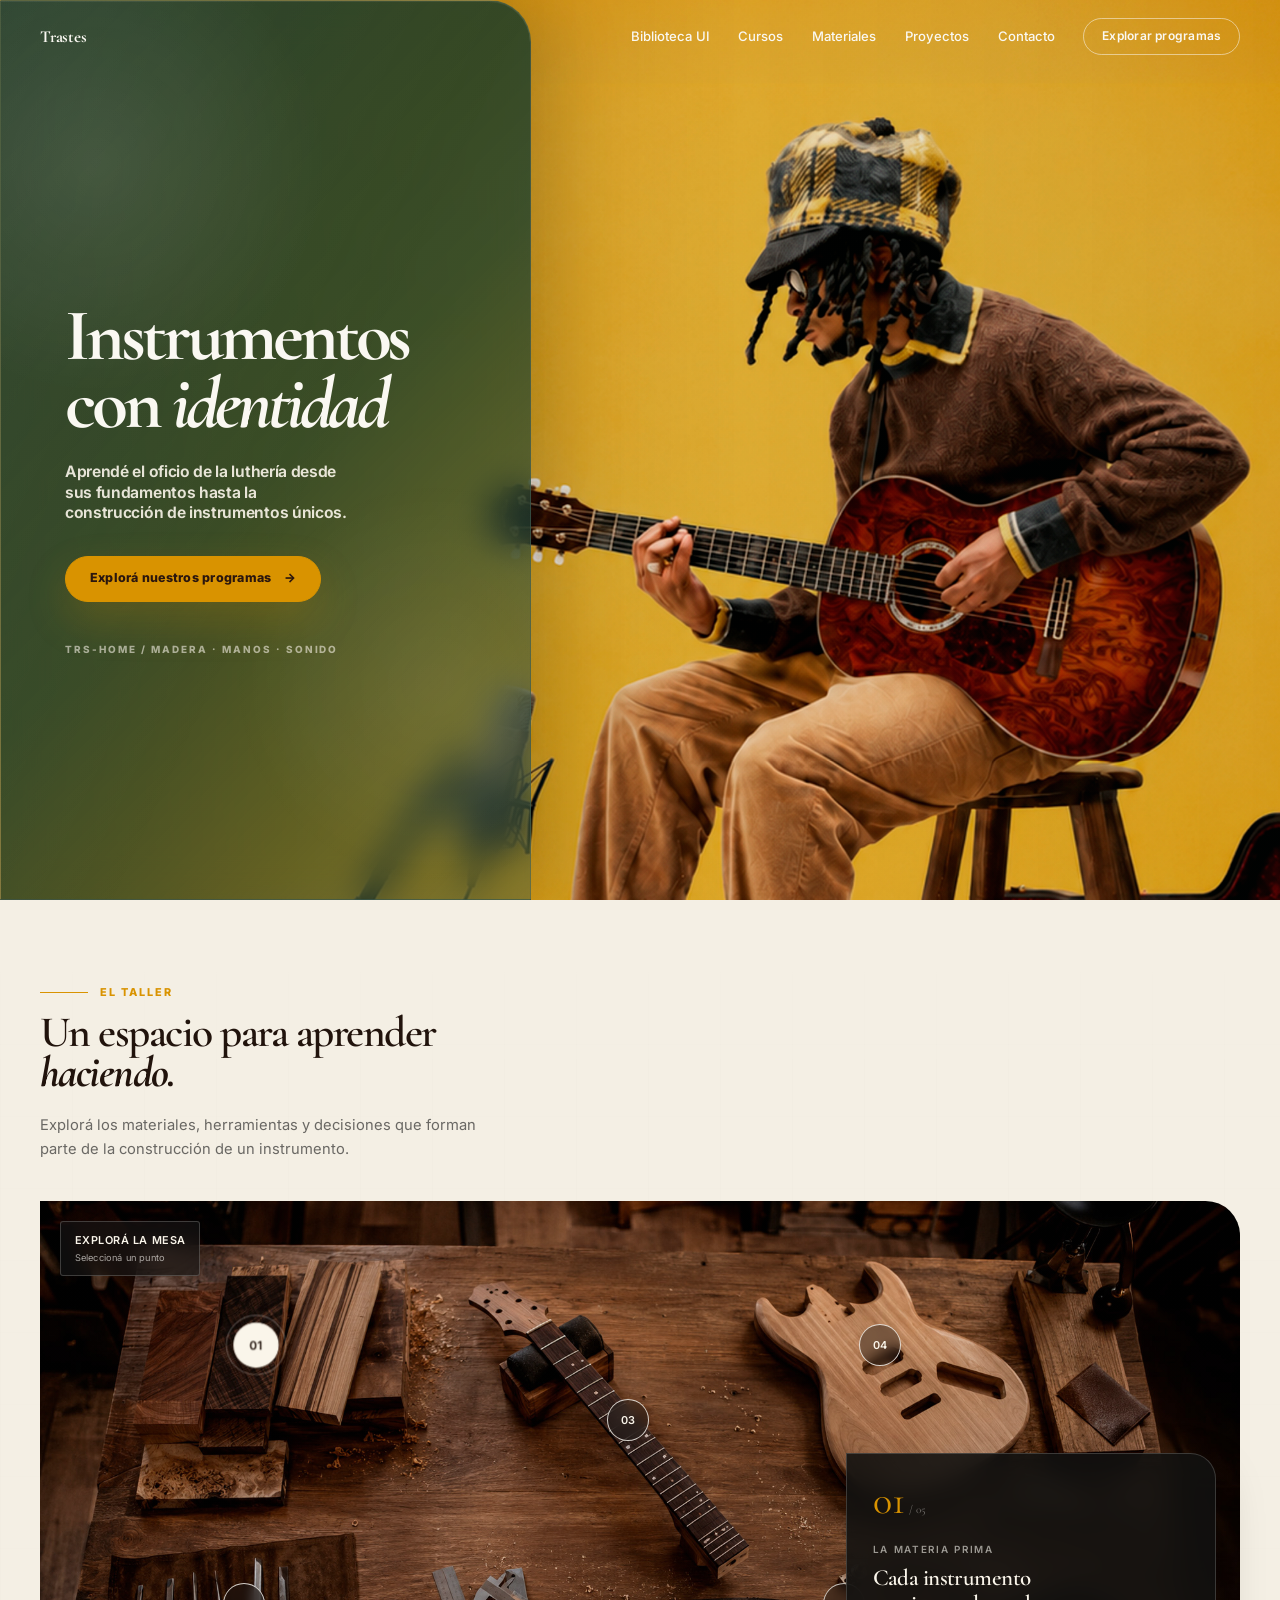
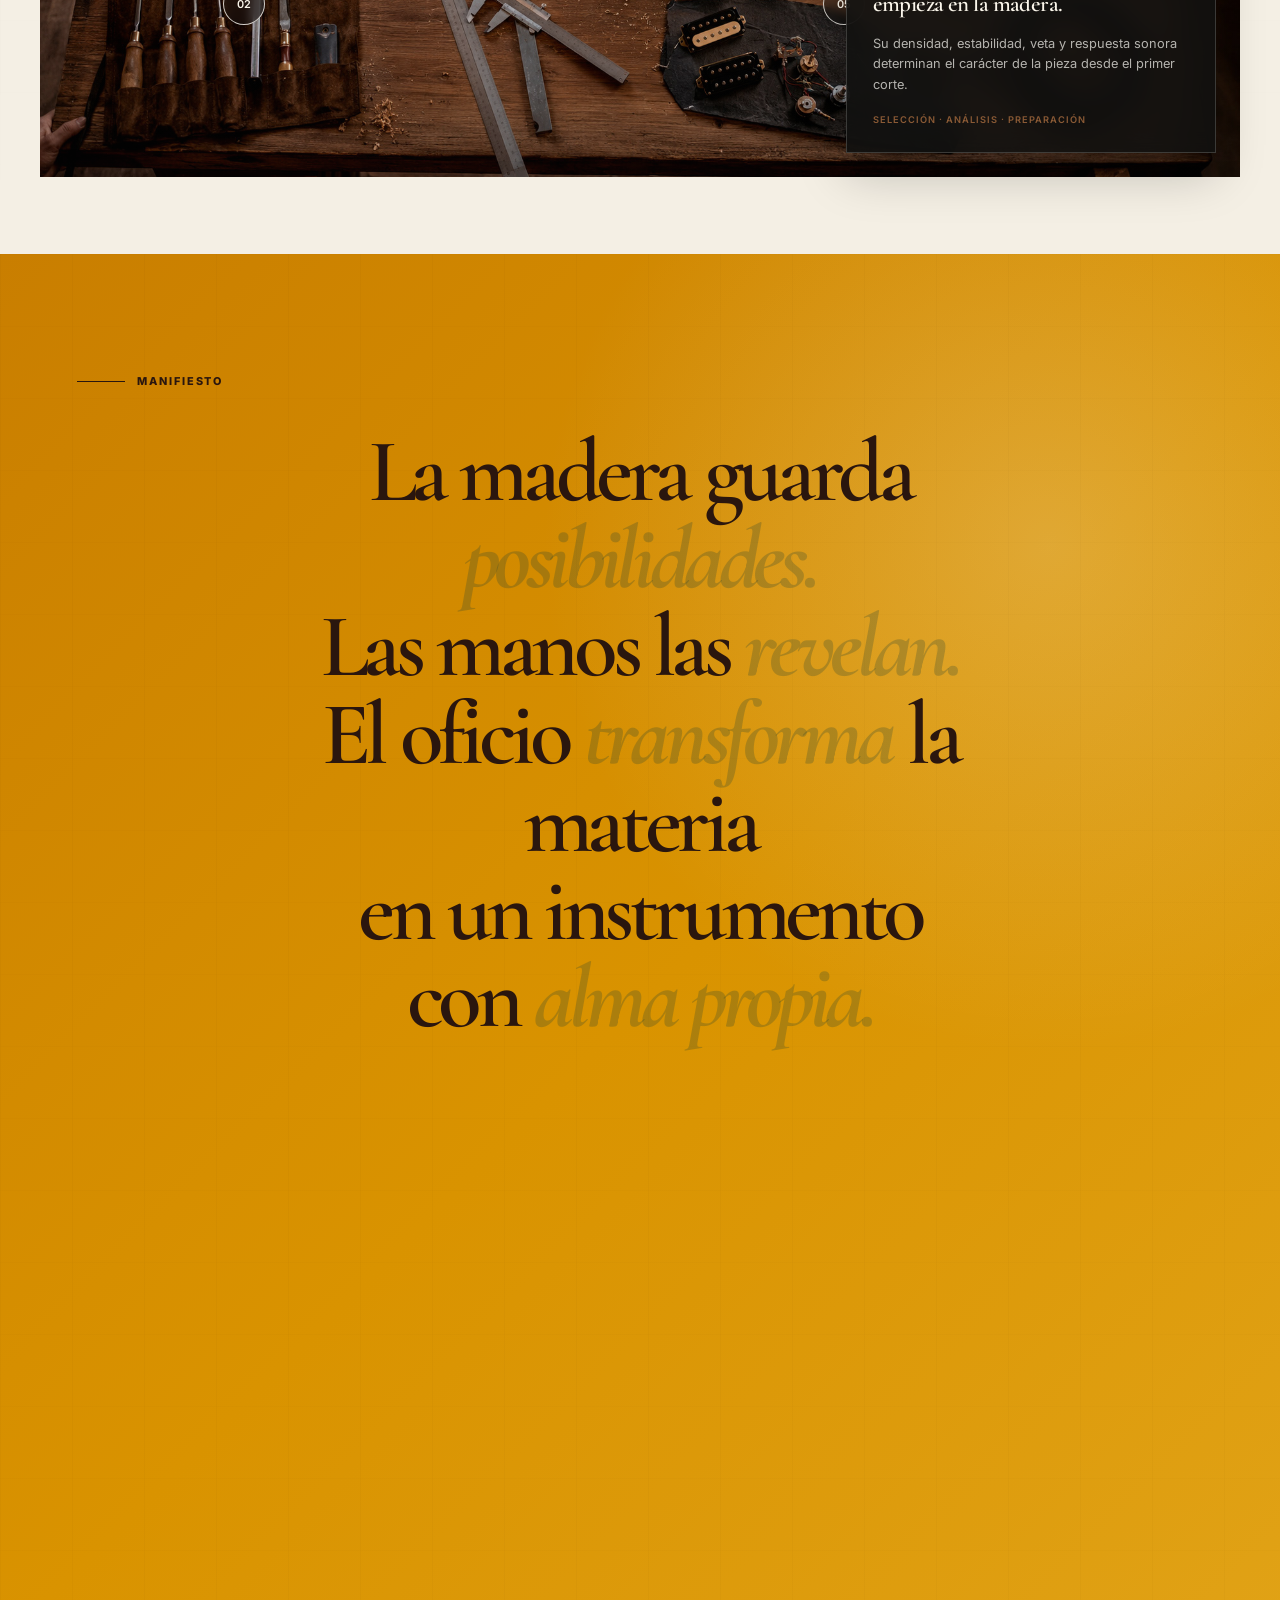
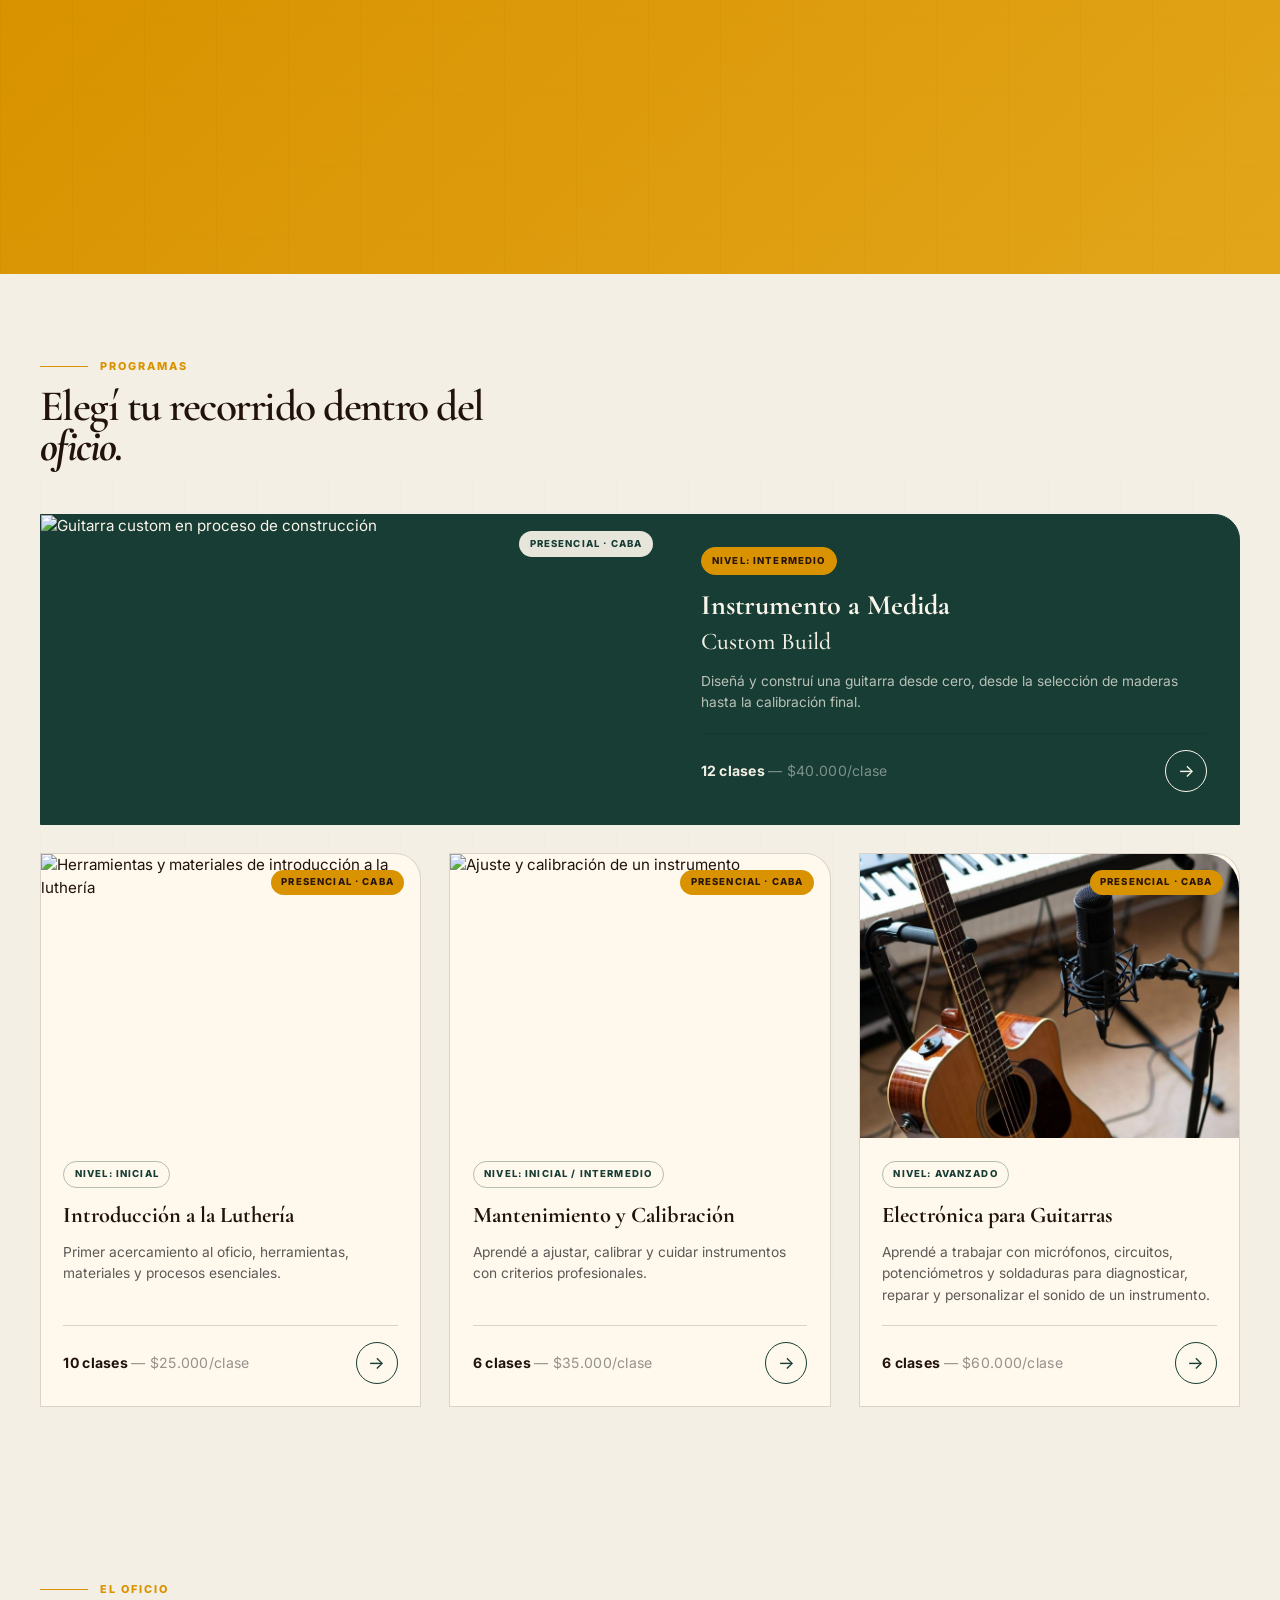
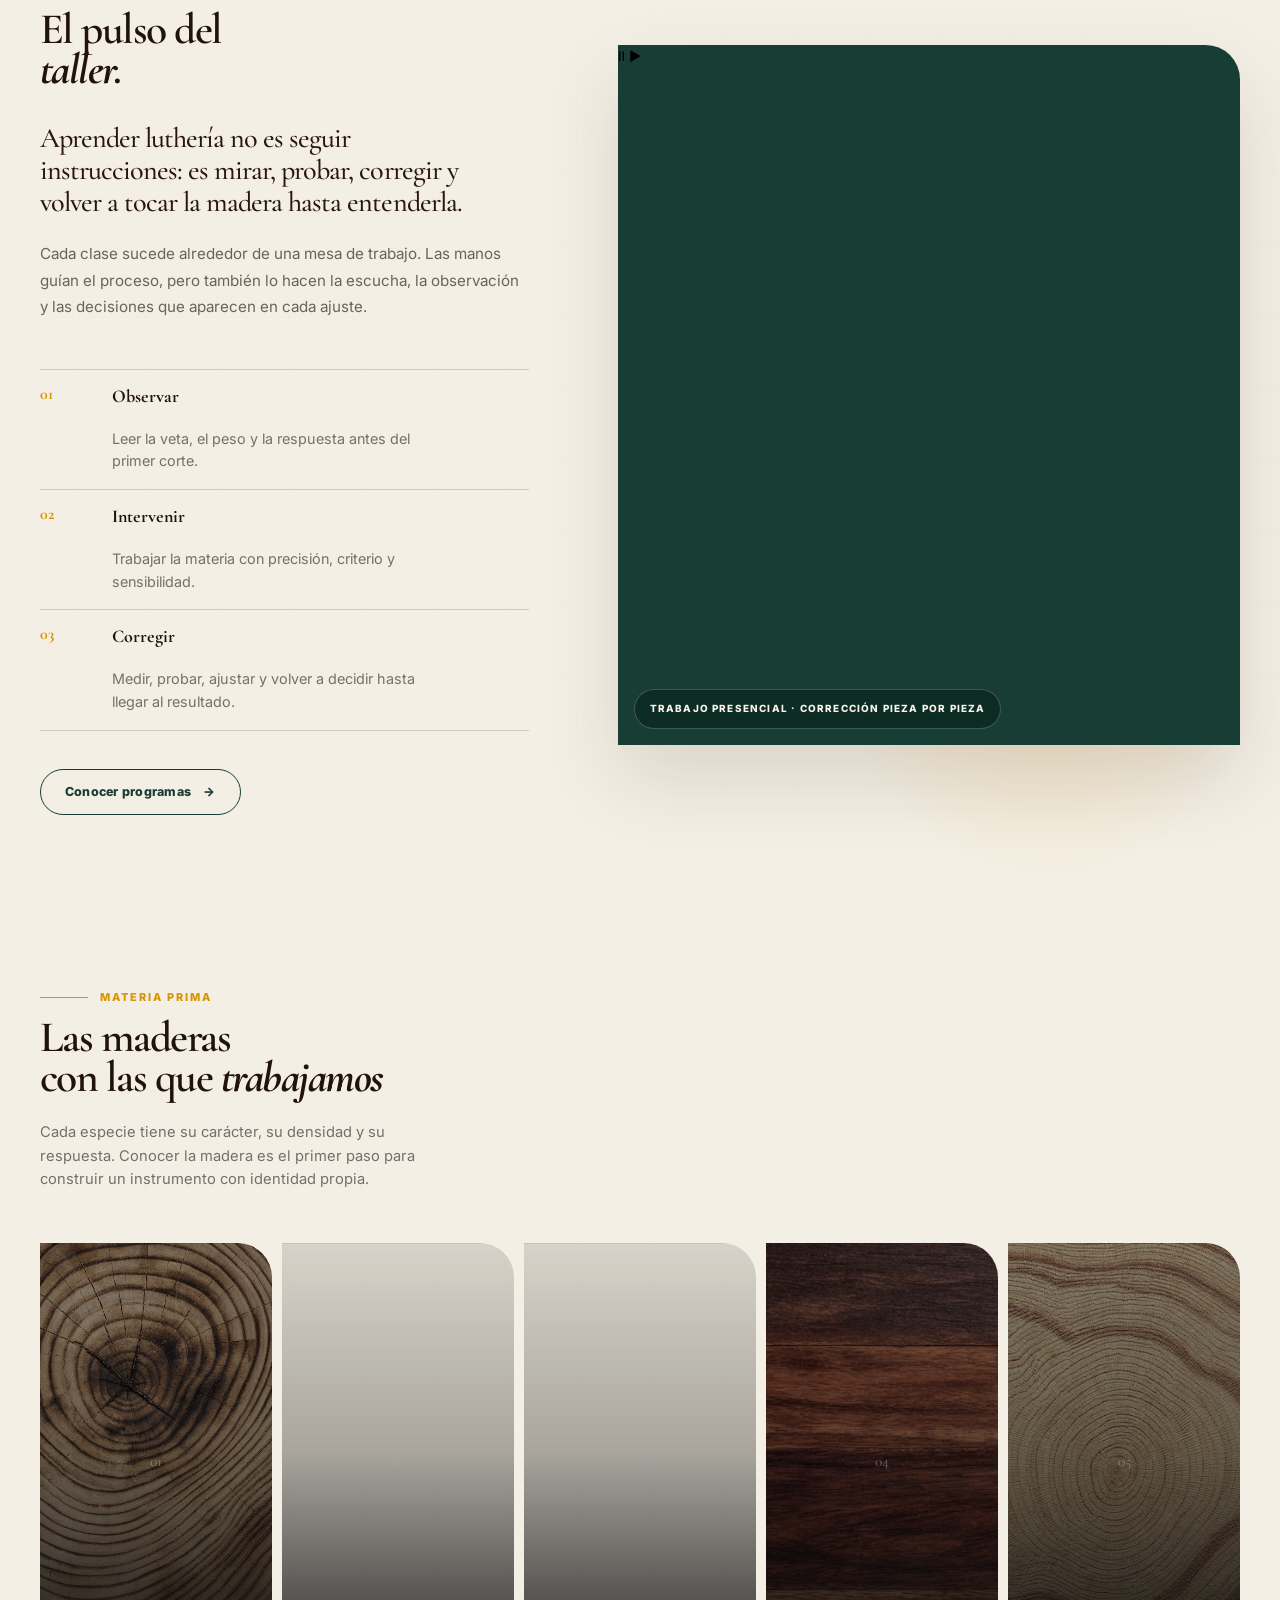
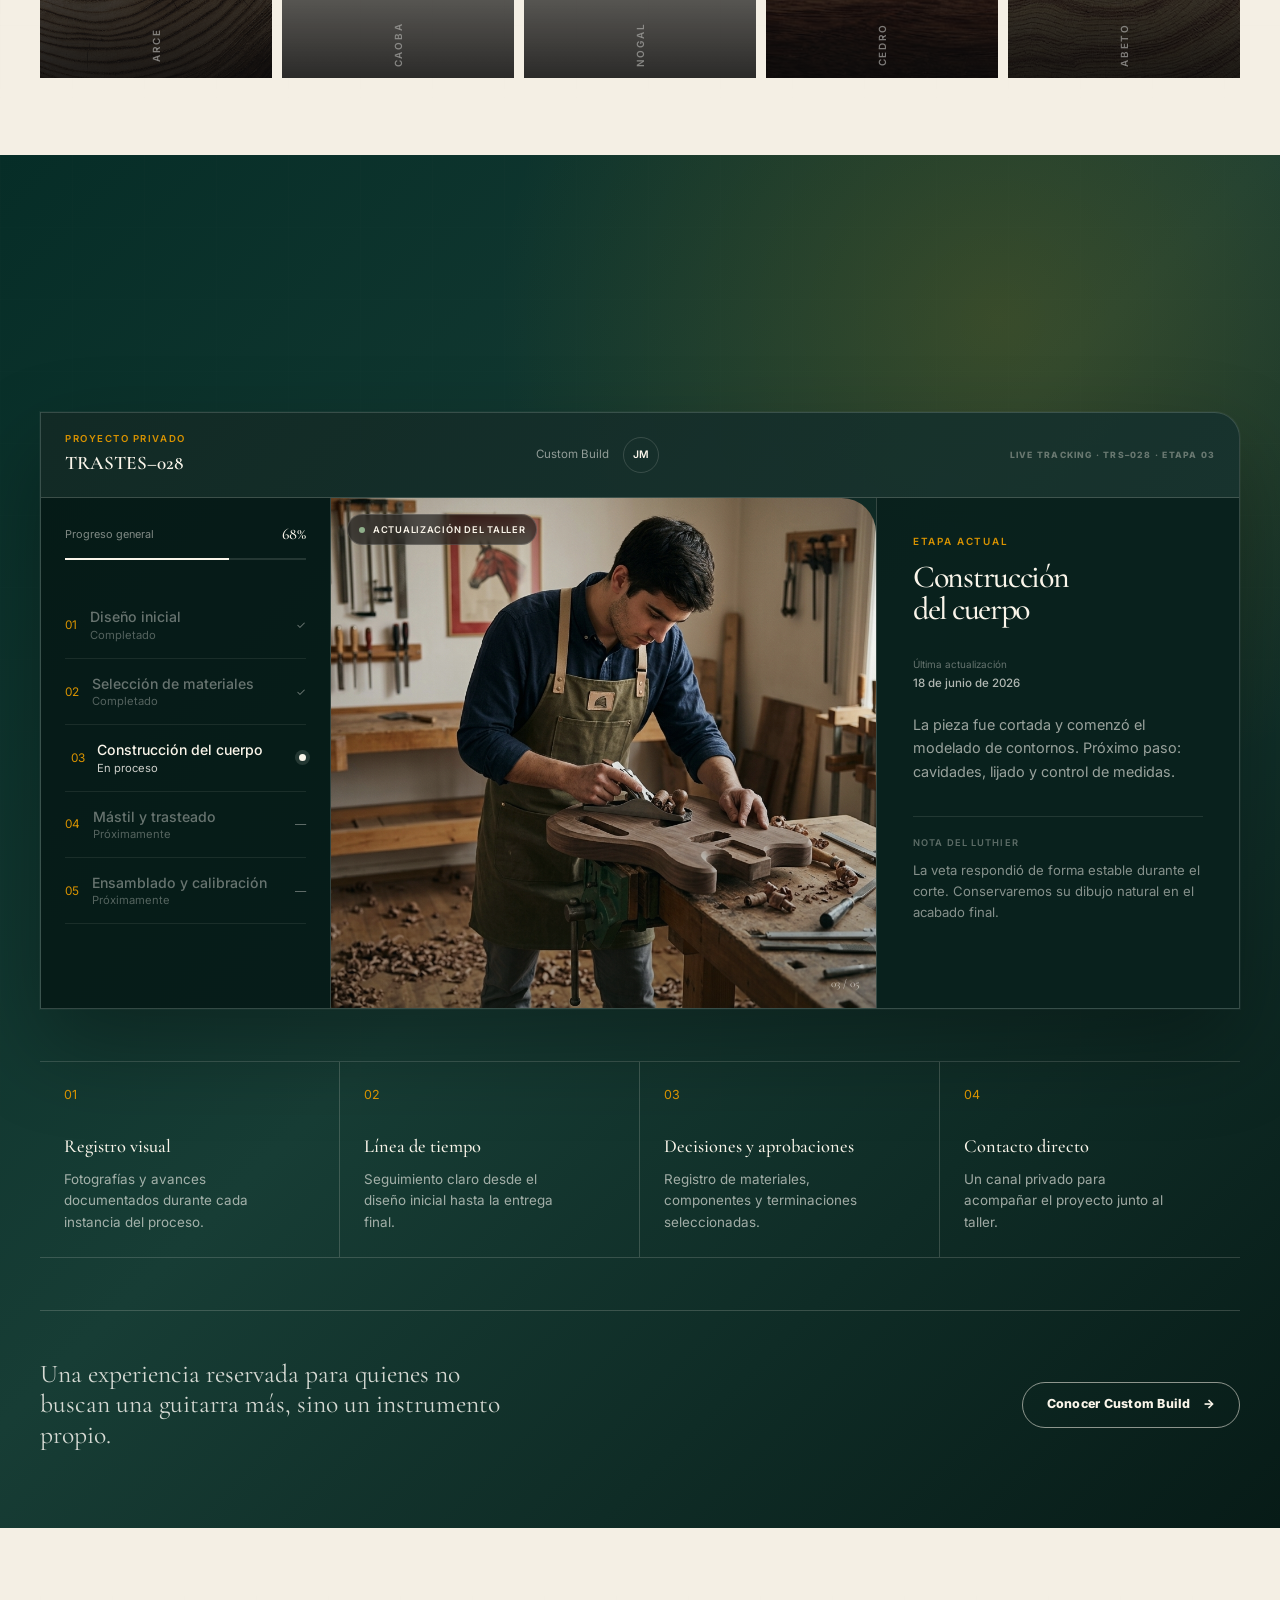
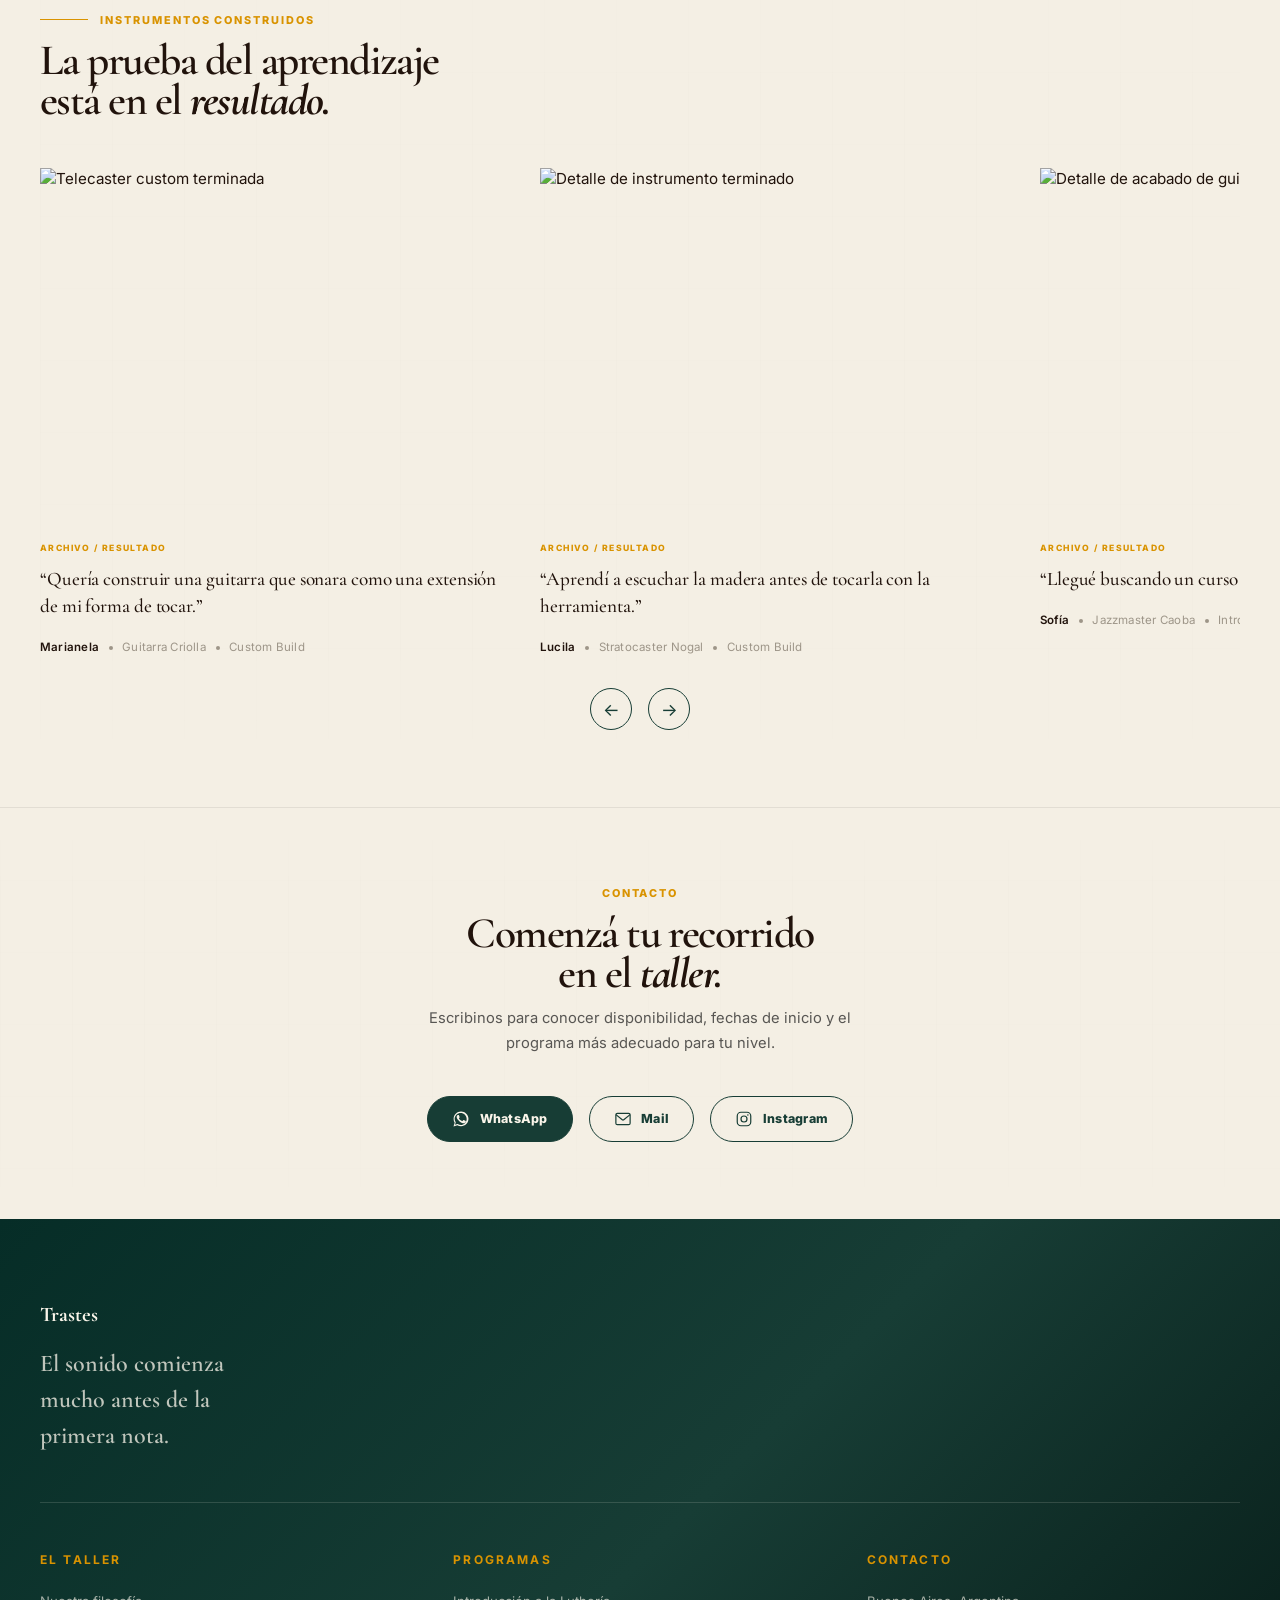
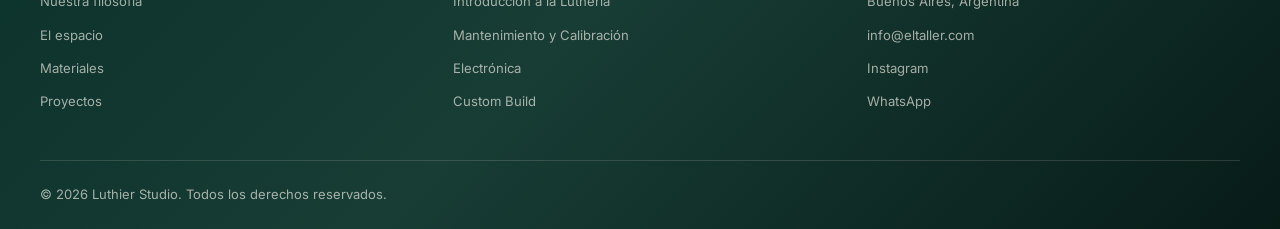
==== commit 0d4c85d1: "Correcciones del domingo" ====
--- a/index.html
+++ b/index.html
@@ -6,8 +6,8 @@
 <title>El Taller</title>
 <link rel="preconnect" href="https://fonts.googleapis.com">
 <link rel="preconnect" href="https://fonts.gstatic.com" crossorigin>
-<link href="https://fonts.googleapis.com/css2?family=Archivo:wght@400;500;600;700;800&family=DM+Serif+Display:ital@0;1&family=Fraunces:opsz,wght@9..144,400..800&family=Instrument+Serif:ital@0;1&family=Inter:wght@300;400;500;600;700;800&family=Space+Grotesk:wght@300;400;500;600;700&family=Syne:wght@400;500;600;700;800&display=swap" rel="stylesheet">
-<link href="https://fonts.googleapis.com/css2?family=Cascadia+Code:wght@400;500;600;700&family=Gasoek+One&family=Inter:wght@300;400;500;600;700;800&family=Righteous&family=Rubik+Mono+One&family=Savate&display=swap" rel="stylesheet">
+
+<link href="https://fonts.googleapis.com/css2?family=Cormorant+Garamond:ital,wght@0,400;0,500;0,600;0,700;1,500;1,600;1,700&family=Inter:wght@300;400;500;600;700;800&display=swap" rel="stylesheet">
 <link rel="stylesheet" href="style.css">
 </head>
 <body>
@@ -17,7 +17,7 @@
   <div class="header__inner">
     <a href="#" class="logo">Trastes</a>
     <nav class="nav" id="nav">
-      <a href="#taller" class="nav__link">El taller</a>
+      <a href="#taller" class="nav__link">Biblioteca UI</a>
       <a href="#cursos" class="nav__link">Cursos</a>
       <a href="#materialidad" class="nav__link">Materiales</a>
       <a href="#proyectos" class="nav__link">Proyectos</a>
@@ -35,7 +35,7 @@
 
   <div class="hero__media">
     <img
-      src="images/hero4.webp"
+      src="images/hero.jpg"
       alt="Guitarra artesanal exhibida sobre una estructura de madera"
       class="hero__img"
     >
@@ -44,18 +44,14 @@
 
   <div class="hero__content">
 
-    <h1 class="hero__title reveal">
-      <span class="hero__title-line">Instrumentos</span>
-
-      <span class="hero__title-line">
-        con <em>identidad</em>
-      </span>
-    </h1>
+<h1 class="hero__title reveal">
+  <span class="hero__title-line">Instrumentos</span>
+  <span class="hero__title-line">con <em>identidad</em></span>
+</h1>
 
     <p class="hero__subtitle reveal">
       Aprendé el oficio de la luthería desde sus fundamentos hasta la
-      construcción de instrumentos únicos. Dominá cada detalle que convierte
-      una pieza en un instrumento con alma.
+      construcción de instrumentos únicos.
     </p>
 
     <div class="hero__actions reveal">
@@ -72,27 +68,6 @@
 
 </section>
 
-<!-- ============ MARQUEE ============ -->
-<div class="marquee">
-  <div class="marquee__track">
-    <span>MADERA</span><span class="marquee__dot">·</span>
-    <span>OFICIO</span><span class="marquee__dot">·</span>
-    <span>PRECISIÓN</span><span class="marquee__dot">·</span>
-    <span>SONIDO</span><span class="marquee__dot">·</span>
-    <span>CUSTOM BUILD</span><span class="marquee__dot">·</span>
-    <span>CALIBRACIÓN</span><span class="marquee__dot">·</span>
-    <span>TALLER</span><span class="marquee__dot">·</span>
-    <span>ARTESANÍA</span><span class="marquee__dot">·</span>
-    <span>MADERA</span><span class="marquee__dot">·</span>
-    <span>OFICIO</span><span class="marquee__dot">·</span>
-    <span>PRECISIÓN</span><span class="marquee__dot">·</span>
-    <span>SONIDO</span><span class="marquee__dot">·</span>
-    <span>CUSTOM BUILD</span><span class="marquee__dot">·</span>
-    <span>CALIBRACIÓN</span><span class="marquee__dot">·</span>
-    <span>TALLER</span><span class="marquee__dot">·</span>
-    <span>ARTESANÍA</span><span class="marquee__dot">·</span>
-  </div>
-</div>
 
 
 <!-- ============ EL TALLER INTERACTIVO ============ -->
@@ -103,10 +78,10 @@
     <div class="workshop__head reveal">
       <p class="eyebrow">El taller</p>
 
-      <h2 class="section-title">
-        <span class="title-line">Un espacio para</span>
-        <span class="title-line">aprender haciendo.</span>
-      </h2>
+<h2 class="section-title">
+  <span class="title-line">Un espacio para</span>
+  <span class="title-line">aprender <em>haciendo.</em></span>
+</h2>
 
       <p class="workshop__intro">
         Explorá los materiales, herramientas y decisiones que forman parte
@@ -328,7 +303,7 @@
 
 <h2
   class="manifesto-scroll__text"
-  aria-label="La madera guarda posibilidades. Las manos las revelan. En cada corte, cada curva y cada ajuste, el oficio transforma la materia en una pieza de valor singular: un instrumento con alma propia."
+  aria-label="La madera guarda posibilidades. Las manos las revelan. El oficio transforma la materia en un instrumento con alma propia."
 >
 
   <span class="manifesto-scroll__line">
@@ -340,45 +315,25 @@
 
   <span class="manifesto-scroll__line">
     <span data-manifesto-word>Las</span>
-    <em data-manifesto-word>manos</em>
+    <span data-manifesto-word>manos</span>
     <span data-manifesto-word>las</span>
     <em data-manifesto-word>revelan.</em>
   </span>
 
   <span class="manifesto-scroll__line">
-    <span data-manifesto-word>En</span>
-    <span data-manifesto-word>cada</span>
-    <span data-manifesto-word>corte,</span>
-    <span data-manifesto-word>cada</span>
-    <span data-manifesto-word>curva</span>
-    <span data-manifesto-word>y</span>
-    <span data-manifesto-word>cada</span>
-    <span data-manifesto-word>ajuste,</span>
-  </span>
-
-  <span class="manifesto-scroll__line">
-    <span data-manifesto-word>el</span>
+    <span data-manifesto-word>El</span>
     <span data-manifesto-word>oficio</span>
-    <span data-manifesto-word>transforma</span>
+    <em data-manifesto-word>transforma</em>
     <span data-manifesto-word>la</span>
     <span data-manifesto-word>materia</span>
+  </span>
+
+  <span class="manifesto-scroll__line">
     <span data-manifesto-word>en</span>
-    <span data-manifesto-word>una</span>
-  </span>
-
-  <span class="manifesto-scroll__line">
-    <span data-manifesto-word>pieza</span>
-    <span data-manifesto-word>de</span>
-    <em data-manifesto-word>valor</em>
-    <em data-manifesto-word>singular:</em>
-  </span>
-
-  <span class="manifesto-scroll__line">
     <span data-manifesto-word>un</span>
     <span data-manifesto-word>instrumento</span>
     <span data-manifesto-word>con</span>
-    <em data-manifesto-word>alma</em>
-    <em data-manifesto-word>propia.</em>
+    <em data-manifesto-word>alma propia.</em>
   </span>
 
 </h2>
@@ -393,8 +348,9 @@
 <section class="courses" id="cursos">
   <div class="courses__head reveal">
     <p class="eyebrow">Programas</p>
-    <h2 class="section-title">Elegí tu recorrido dentro del oficio.</h2>
-  </div>
+<h2 class="section-title">
+  Elegí tu recorrido dentro del <em>oficio.</em>
+</h2>  </div>
 
   <div class="courses__grid">
     <!-- Curso 1 - custom build -->
@@ -413,7 +369,7 @@
         <div class="course-card__footer">
           <span class="course-card__price">
   12 clases
-  <span class="course-card__price-detail"> — 3 meses </span>
+  <span class="course-card__price-detail"> — $40.000/clase </span>
 </span>
           <a href="custom-build.html"  target="_blank" class="course-card__cta" aria-label="Ver experiencia Custom Build">→</a>
         </div>
@@ -435,8 +391,8 @@
         </p>
         <div class="course-card__footer">
           <span class="course-card__price">
-  6 clases
-  <span class="course-card__price-detail">— 2 meses</span>
+  10 clases
+  <span class="course-card__price-detail">— $25.000/clase</span>
 </span>
           <a href="#contacto" class="course-card__cta course-card__cta--dark" aria-label="Ver programa Introducción a la Luthería">→</a>
         </div>
@@ -458,8 +414,8 @@
         </p>
         <div class="course-card__footer">
           <span class="course-card__price">
- 10 clases
-  <span class="course-card__price-detail">— 2 meses</span>
+ 6 clases
+  <span class="course-card__price-detail">— $35.000/clase</span>
 </span>
           <a href="#contacto" class="course-card__cta course-card__cta--dark" aria-label="Ver programa Mantenimiento y Calibración">→</a>
         </div>
@@ -497,9 +453,9 @@
     <div class="course-card__footer">
 
       <span class="course-card__price">
-        8 clases
+        6 clases
         <span class="course-card__price-detail">
-          — 2 meses
+          — $60.000/clase
         </span>
       </span>
 
@@ -524,8 +480,8 @@
       <p class="eyebrow">El oficio</p>
 
       <h2 class="section-title human-craft__title">
-        El pulso del taller.
-      </h2>
+  El pulso del <em>taller.</em>
+</h2>
 
       <p class="human-craft__lead">
         Aprender luthería no es seguir instrucciones: es mirar, probar,
@@ -564,18 +520,37 @@
       </a>
     </div>
 
-    <figure class="human-craft__media reveal">
-      <img
-        src="images/pulso-taller.jpg"
-        alt="Luthier acompañando a un alumno durante el trabajo artesanal en el taller"
-        class="human-craft__image"
-        loading="lazy"
-      >
-
-      <figcaption class="human-craft__caption">
-        Trabajo presencial · Corrección pieza por pieza
-      </figcaption>
-    </figure>
+<figure class="human-craft__media human-craft__media--video reveal">
+  <video
+    class="human-craft__video"
+    autoplay
+    muted
+    loop
+    playsinline
+    preload="metadata"
+    poster="images/pulso-taller-poster.jpg"
+    aria-label="Video del trabajo artesanal en el taller de luthería"
+  >
+    <source src="images/pulso-taller.mp4" type="video/mp4">
+    Tu navegador no puede reproducir este video.
+  </video>
+
+  <div class="human-craft__video-overlay" aria-hidden="true"></div>
+
+  <figcaption class="human-craft__caption">
+    Trabajo presencial · Corrección pieza por pieza
+  </figcaption>
+
+  <button
+    type="button"
+    class="human-craft__video-control"
+    id="humanCraftVideoToggle"
+    aria-label="Pausar video del taller"
+  >
+    <span class="human-craft__pause-icon" aria-hidden="true">Ⅱ</span>
+    <span class="human-craft__play-icon" aria-hidden="true">▶</span>
+  </button>
+</figure>
 
   </div>
 </section>
@@ -588,7 +563,7 @@
 
 <h2 class="section-title wood-library__title">
   <span class="title-line">Las maderas</span>
-  <span class="title-line">con las que trabajamos</span>
+  <span class="title-line">con las que <em>trabajamos</em></span>
 </h2>
 
     <p class="wood-library__intro">
@@ -643,14 +618,14 @@
 
     <!-- 02 — CAOBA -->
     <article
-      class="wood-panel is-active"
+      class="wood-panel"
       data-wood-panel
       style="--wood-image: url('https://i.pinimg.com/736x/cf/28/0e/cf280eb6dae715588f723490ce3c40dc.jpg');"
     >
       <button
         class="wood-panel__button"
         type="button"
-        aria-expanded="true"
+        aria-expanded="false"
       >
         <span class="wood-panel__number">02</span>
         <span class="wood-panel__vertical-name">Caoba</span>
@@ -816,10 +791,10 @@
           Trastes Private · Visión 2028
         </p>
 
-        <h2 class="section-title section-title--light private-portal__title">
-          <span class="title-line">Tu instrumento, visible</span>
-          <span class="title-line">en cada etapa.</span>
-        </h2>
+<h2 class="section-title section-title--light private-portal__title">
+  <span class="title-line">Tu instrumento, visible</span>
+  <span class="title-line">en cada <em>etapa.</em></span>
+</h2>
       </div>
 
       <div class="private-portal__intro-copy">
@@ -843,7 +818,7 @@
       <div class="private-dashboard__topbar">
         <div>
           <p class="private-dashboard__label">Proyecto privado</p>
-          <h3 class="private-dashboard__project">TRS–028</h3>
+          <h3 class="private-dashboard__project">TRASTES–028</h3>
         </div>
 
         <div class="private-dashboard__user">
@@ -1086,10 +1061,11 @@
 <section class="projects" id="proyectos">
   <div class="projects__head reveal">
     <p class="eyebrow">Instrumentos construidos</p>
-<h2 class="section-title">
+    <h2 class="section-title">
   <span class="title-line">La prueba del aprendizaje</span>
-  <span class="title-line">está en el resultado.</span>
-</h2>  </div>
+  <span class="title-line">está en el <em>resultado.</em></span>
+</h2>
+  </div>
 
   <div class="projects__slider">
     <div class="projects__track" id="projectsTrack">
@@ -1140,6 +1116,38 @@
           </div>
         </div>
       </article>
+
+      <article class="project-card reveal">
+        <div class="project-card__media">
+          <img src="images/proyecto-04.jpg" alt="Guitarra acústica terminada por alumno">
+        </div>
+        <div class="project-card__info">
+          <p class="project-card__quote">“El proceso me obligó a mirar cada detalle: desde la veta hasta el último ajuste.”</p>
+          <div class="project-card__meta">
+            <span class="project-card__name">Tomás</span>
+            <span class="project-card__divider"></span>
+            <span class="project-card__instrument">Acústica Cedro</span>
+            <span class="project-card__divider"></span>
+            <span class="project-card__course">Mantenimiento y Calibración</span>
+          </div>
+        </div>
+      </article>
+
+      <article class="project-card reveal">
+        <div class="project-card__media">
+          <img src="images/proyecto-05.jpg" alt="Detalle de guitarra artesanal construida en el taller">
+        </div>
+        <div class="project-card__info">
+          <p class="project-card__quote">“Entendí que construir un instrumento también es construir una forma de escuchar.”</p>
+          <div class="project-card__meta">
+            <span class="project-card__name">Valentina</span>
+            <span class="project-card__divider"></span>
+            <span class="project-card__instrument">Telecaster Arce</span>
+            <span class="project-card__divider"></span>
+            <span class="project-card__course">Custom Build</span>
+          </div>
+        </div>
+      </article>
     </div>
     
     <div class="projects__controls">
@@ -1149,13 +1157,13 @@
   </div>
 </section>
 
-</section>
 <!-- ============ CONTACTO ============ -->
 <section class="contact" id="contacto">
   <div class="contact__inner reveal">
     <p class="eyebrow">Contacto</p>
-    <h2 class="section-title">Comenzá tu recorrido en el taller.</h2>
-    <p class="contact__copy">
+<h2 class="section-title contact__title">
+  Comenzá tu recorrido en el <em>taller.</em>
+</h2>    <p class="contact__copy">
       Escribinos para conocer disponibilidad, fechas de inicio y el programa
       más adecuado para tu nivel.
     </p>
--- a/style.css
+++ b/style.css
@@ -448,190 +448,6 @@
   background: var(--color-ink);
 }
 
-/* ============================================
-   HERO
-   ============================================ */
-/* ============================================
-   HERO
-   ============================================ */
-
-.hero {
-  position: relative;
-  min-height: 100vh;
-  min-height: 100svh;
-  display: flex;
-  align-items: flex-start;
-  overflow: hidden;
-  background: #8c8c87;
-}
-
-/* Imagen de fondo */
-
-.hero__media {
-  position: absolute;
-  inset: 0;
-}
-
-.hero__img {
-  width: 100%;
-  height: 100%;
-  object-fit: cover;
-
-  /* Ajustá este porcentaje según dónde esté la guitarra */
-  object-position: 68% center;
-
-  transform: scale(1.025);
-  animation: heroZoom 16s var(--ease) forwards;
-}
-
-@keyframes heroZoom {
-  to {
-    transform: scale(1);
-  }
-}
-
-/* Oscurece ligeramente la izquierda para leer el texto */
-
-.hero__overlay {
-  position: absolute;
-  inset: 0;
-
-  background: linear-gradient(
-    90deg,
-    rgba(21, 21, 21, 0.28) 0%,
-    rgba(21, 21, 21, 0.12) 42%,
-    rgba(21, 21, 21, 0) 72%
-  );
-}
-
-/* Contenido */
-
-.hero__content {
-  position: relative;
-  z-index: 2;
-
-  width: 100%;
-  max-width: var(--container-max);
-  margin: 0 auto;
-
-  padding:
-    clamp(7rem, 12vh, 9rem)
-    var(--container-pad)
-    clamp(4rem, 8vh, 7rem);
-}
-
-/* Título */
-
-.hero__title {
-  font-family: var(--font-display);
-  font-size: clamp(4.5rem, 7.5vw, 9rem);
-  font-weight: 300;
-  line-height: 0.84;
-  letter-spacing: -0.055em;
-  text-transform: uppercase;
-  color: var(--color-warm-white);
-  max-width: none;
-  margin: 0;
-  transition-delay: 0.1s;
-}
-
-.hero__title-line {
-  display: block;
-  white-space: nowrap;
-}
-
-/* Palabra destacada */
-
-.hero__title em {
-  font-style: normal;
-  font-weight: 800;
-  letter-spacing: -0.065em;
-}
-
-/* Bajada */
-
-.hero__subtitle {
-  margin-top: clamp(2rem, 3vw, 3rem);
-  max-width: 36ch;
-
-  font-family: var(--font-body);
-  font-size: clamp(1.2rem, 1.55vw, 1.75rem);
-  font-weight: 600;
-  line-height: 1.18;
-  letter-spacing: -0.025em;
-
-  color: var(--color-warm-white);
-
-  transition-delay: 0.2s;
-}
-
-/* Ocultamos solo el scroll cue del hero anterior */
-
-.hero__scroll-cue {
-  display: none;
-}
-
-/* ============================================
-   HERO — TABLET
-   ============================================ */
-
-@media (max-width: 1000px) {
-  .hero__title {
-    font-size: clamp(4rem, 9vw, 7rem);
-  }
-
-  .hero__subtitle {
-    max-width: 30ch;
-  }
-}
-
-/* ============================================
-   HERO — MOBILE
-   ============================================ */
-
-@media (max-width: 640px) {
-  .hero {
-    min-height: 100svh;
-  }
-
-  .hero__img {
-    object-position: 62% center;
-  }
-
-  .hero__overlay {
-    background: linear-gradient(
-      180deg,
-      rgba(21, 21, 21, 0.4) 0%,
-      rgba(21, 21, 21, 0.15) 55%,
-      rgba(21, 21, 21, 0.42) 100%
-    );
-  }
-
-  .hero__content {
-    padding:
-      7rem
-      var(--container-pad)
-      3.5rem;
-  }
-
-  .hero__title {
-    font-size: clamp(3.1rem, 14vw, 5rem);
-    line-height: 0.88;
-    letter-spacing: -0.055em;
-  }
-
-  .hero__title-line {
-    white-space: normal;
-  }
-
-  .hero__subtitle {
-    margin-top: 2rem;
-    max-width: 27ch;
-
-    font-size: clamp(1.05rem, 4.8vw, 1.3rem);
-    line-height: 1.2;
-  }
-}
 
 /* ============================================
    MARQUEE
@@ -2740,141 +2556,6 @@
 
 
 
-/* ============================================
-   HERO RESPONSIVE — TABLET Y MOBILE
-   Pegar al final del style.css
-   ============================================ */
-
-@media (max-width: 880px) {
-  .hero {
-    min-height: 100vh;
-    min-height: 100svh;
-    align-items: flex-start;
-  }
-
-  /* Reencuadre de la imagen para mostrar más la guitarra */
-  .hero__img {
-    object-position: 80% center;
-  }
-
-  /* Gradiente adaptado a formato vertical */
-  .hero__overlay {
-    background:
-      linear-gradient(
-        180deg,
-        rgba(21, 21, 21, 0.34) 0%,
-        rgba(21, 21, 21, 0.12) 48%,
-        rgba(21, 21, 21, 0.28) 100%
-      );
-  }
-
-  .hero__content {
-    width: 100%;
-    max-width: 100%;
-    margin: 0;
-
-    /* Deja espacio para el logo y el menú */
-    padding:
-      8.5rem
-      var(--container-pad)
-      3rem;
-
-    overflow: hidden;
-  }
-
-  .hero__title {
-    width: 100%;
-    max-width: 100%;
-
-    /*
-      El valor en vw hace que el título disminuya
-      proporcionalmente al ancho de la pantalla.
-    */
-    font-size: clamp(2.8rem, 10.5vw, 5.5rem);
-    line-height: 0.9;
-    letter-spacing: -0.055em;
-
-    overflow-wrap: normal;
-    word-break: normal;
-  }
-
-  .hero__title-line {
-    display: block;
-    width: 100%;
-    white-space: normal;
-  }
-
-  /*
-    En mobile, IDENTIDAD pasa a una línea propia.
-    Esto evita que el título se corte.
-  */
-  .hero__title em {
-    display: block;
-    font-style: normal;
-    font-weight: 800;
-    letter-spacing: -0.055em;
-  }
-
-  .hero__subtitle {
-    margin-top: 2rem;
-    max-width: 30ch;
-
-    font-size: clamp(1rem, 3.5vw, 1.35rem);
-    font-weight: 600;
-    line-height: 1.24;
-    letter-spacing: -0.02em;
-  }
-}
-
-/* ============================================
-   HERO — CELULARES
-   ============================================ */
-
-@media (max-width: 520px) {
-  .hero__content {
-    padding:
-      7.5rem
-      1.4rem
-      2.5rem;
-  }
-
-  .hero__title {
-    /*
-      En un celular de 390 px queda aproximadamente
-      entre 42 y 46 px.
-    */
-    font-size: clamp(2.55rem, 11vw, 3.25rem);
-    line-height: 0.92;
-    letter-spacing: -0.05em;
-  }
-
-  .hero__title em {
-    letter-spacing: -0.05em;
-  }
-
-@media (max-width: 520px) {
-  .hero__subtitle {
-    margin-top: 2.25rem;
-
-    /* Limita el texto al sector izquierdo */
-    width: 58%;
-    max-width: 18rem;
-
-    font-size: 1rem;
-    line-height: 1.3;
-    font-weight: 600;
-    letter-spacing: -0.02em;
-  }
-}
-
-  .hero__img {
-    /*
-      Podés variar este porcentaje entre 72% y 88%
-      según dónde se encuentre la guitarra en la foto.
-    */
-    object-position: 75% center;
-  }
-}
 
 /* ============================================
    ESCALA GENERAL MÁS COMPACTA
@@ -2964,34 +2645,6 @@
   padding: 0.55rem 1.1rem;
 }
 
-/* ============================================
-   HERO
-   ============================================ */
-
-.hero {
-  min-height: 88vh;
-  min-height: 88svh;
-}
-
-.hero__content {
-  padding:
-    clamp(6rem, 10vh, 7.5rem)
-    var(--container-pad)
-    4rem;
-}
-
-.hero__title {
-  font-size: clamp(3.6rem, 6.2vw, 7rem);
-  line-height: 0.88;
-}
-
-.hero__subtitle {
-  margin-top: 1.6rem;
-  max-width: 34ch;
-
-  font-size: clamp(1rem, 1.2vw, 1.35rem);
-  line-height: 1.25;
-}
 
 /* ============================================
    MANIFIESTO
@@ -3727,66 +3380,6 @@
 }
 
 /* ============================================
-   HERO — CTA
-   ============================================ */
-
-.hero__actions {
-  margin-top: 1.6rem;
-}
-
-.hero__cta {
-  display: inline-flex;
-  align-items: center;
-  gap: 0.7rem;
-
-  width: fit-content;
-}
-
-/* Ajuste para que el botón no se pegue al texto */
-.hero__subtitle + .hero__actions {
-  margin-top: 1.65rem;
-}
-
-/* Mobile */
-@media (max-width: 640px) {
-  .hero__actions {
-    margin-top: 1.35rem;
-  }
-
-  .hero__cta {
-    font-size: 0.72rem;
-    padding: 0.7rem 1rem;
-  }
-}
-
-/* ============================================
-   HERO — CTA
-   ============================================ */
-
-.hero__actions {
-  display: flex;
-  margin-top: 1.65rem;
-}
-
-.hero__cta {
-  display: inline-flex;
-  align-items: center;
-  gap: 0.7rem;
-  width: fit-content;
-}
-
-/* Mobile */
-@media (max-width: 640px) {
-  .hero__actions {
-    margin-top: 1.35rem;
-  }
-
-  .hero__cta {
-    font-size: 0.72rem;
-    padding: 0.7rem 1rem;
-  }
-}
-/* ============================================
    TRASTES PRIVATE — MÁS VERDE DE SISTEMA
    ============================================ */
 
@@ -5083,13 +4676,14 @@
 .human-craft__cta {
   margin-top: clamp(1.7rem, 3vw, 2.4rem);
 }
-
-/* Imagen */
+/* Media / Video */
 
 .human-craft__media {
   position: relative;
 
-  min-height: clamp(460px, 58vw, 700px);
+  width: 100%;
+  height: clamp(460px, 58vw, 700px);
+  min-height: 0;
 
   margin: 0;
 
@@ -5103,14 +4697,19 @@
     0 34px 80px rgba(33, 19, 12, 0.12);
 }
 
-.human-craft__image {
+/* Sirve tanto para imagen como para video */
+.human-craft__image,
+.human-craft__video {
+  position: absolute;
+  inset: 0;
+
   width: 100%;
   height: 100%;
 
   display: block;
 
   object-fit: cover;
-  object-position: center;
+  object-position: center center;
 
   filter: saturate(0.92) contrast(1.02);
 
@@ -5120,7 +4719,8 @@
 }
 
 @media (hover: hover) {
-  .human-craft__media:hover .human-craft__image {
+  .human-craft__media:hover .human-craft__image,
+  .human-craft__media:hover .human-craft__video {
     transform: scale(1.035);
     filter: saturate(1) contrast(1.04);
   }
@@ -5151,23 +4751,7 @@
   backdrop-filter: blur(10px);
 }
 
-/* Detalle gráfico mostaza */
-
-.human-craft__media::after {
-  content: "";
-
-  position: absolute;
-  right: 1rem;
-  top: 1rem;
-
-  width: 74px;
-  height: 74px;
-
-  border-top: 1px solid var(--color-sound-yellow);
-  border-right: 1px solid var(--color-sound-yellow);
-
-  pointer-events: none;
-}
+
 
 /* ============================================
    RESPONSIVE
@@ -5281,4 +4865,2851 @@
   height: 100% !important;
   object-fit: cover;
   object-position: center;
-}+}
+/* ============================================================
+   SISTEMA TIPOGRÁFICO FINAL — HOME + CUSTOM BUILD
+   ============================================================ */
+
+:root {
+--font-display: 'Fraunces', serif;
+--font-body: 'Inter', sans-serif;
+}
+
+/* Títulos generales de la home */
+
+.section-title,
+.manifesto-scroll__text,
+.course-card__title,
+.wood-panel__title,
+.private-dashboard__detail-title,
+.private-feature h3,
+.project-card__quote,
+.contact__title,
+.footer__logo,
+.footer__tagline {
+  font-family: var(--font-display) !important;
+}
+
+/* Títulos principales de sección */
+
+.section-title {
+  font-weight: 700;
+  line-height: 0.98;
+  letter-spacing: -0.055em;
+}
+
+/* Palabras destacadas dentro de títulos */
+
+.section-title em,
+.manifesto-scroll__text em,
+.course-card__title em,
+.wood-panel__title em,
+.private-portal__title em,
+.project-card__quote em,
+.contact__title em {
+  font-style: italic;
+  font-weight: 800;
+}
+
+/* Títulos sobre fondo oscuro */
+
+.section-title--light,
+.private-portal__title {
+  color: var(--color-warm-white);
+}
+
+/* El hero de la home queda aparte: todo bold, sin itálica */
+
+.hero__title {
+  font-family: var(--font-display) !important;
+  font-weight: 800 !important;
+}
+
+.hero__title em {
+  font-style: normal !important;
+  font-weight: 800 !important;
+}
+/* ============================================================
+   SISTEMA TIPOGRÁFICO FINAL — INSTRUMENT SERIF
+   ============================================================ */
+
+:root {
+  --font-display: 'Cormorant Garamond', serif;
+  --font-body: 'Inter', sans-serif;
+}
+
+/* Títulos principales de la home */
+
+.section-title,
+.manifesto-scroll__text,
+.course-card__title,
+.wood-panel__title,
+.private-portal__title,
+.private-dashboard__detail-title,
+.project-card__quote,
+.contact__title,
+.footer__logo,
+.footer__tagline {
+  font-family: var(--font-display) !important;
+}
+
+/* Títulos editoriales */
+
+.section-title {
+  font-weight: 400;
+  line-height: 0.95;
+  letter-spacing: -0.045em;
+}
+
+/* Palabras destacadas */
+
+.section-title em,
+.manifesto-scroll__text em,
+.course-card__title em,
+.wood-panel__title em,
+.private-portal__title em,
+.project-card__quote em,
+.contact__title em {
+  font-family: var(--font-display) !important;
+  font-style: italic;
+  font-weight: 400;
+}
+
+/* Hero home: todo bold / sin itálica */
+
+.hero__title {
+  font-family: var(--font-display) !important;
+  font-weight: 400 !important;
+  line-height: 0.86;
+}
+
+.hero__title em {
+  font-style: normal !important;
+  font-weight: 400 !important;
+}
+/* ============================================================
+   ROLLBACK TIPOGRÁFICO — FRAUNCES
+   Tipografía original correcta del sistema
+   ============================================================ */
+
+:root {
+  --font-display: 'Fraunces', serif !important;
+  --font-body: 'Inter', sans-serif !important;
+}
+
+/* Títulos generales home */
+
+.hero__title,
+.section-title,
+.manifesto-scroll__text,
+.course-card__title,
+.wood-panel__title,
+.private-portal__title,
+.private-dashboard__detail-title,
+.private-feature h3,
+.project-card__quote,
+.contact__title,
+.footer__logo,
+.footer__tagline {
+  font-family: var(--font-display) !important;
+}
+
+/* Sistema de títulos de sección */
+
+.section-title {
+  font-weight: 700 !important;
+  line-height: 0.98;
+  letter-spacing: -0.045em;
+}
+
+/* Palabras destacadas */
+
+.section-title em,
+.manifesto-scroll__text em,
+.course-card__title em,
+.wood-panel__title em,
+.private-portal__title em,
+.project-card__quote em,
+.contact__title em {
+  font-family: var(--font-display) !important;
+  font-style: italic !important;
+  font-weight: 800 !important;
+}
+
+/* Hero home: todo bold, sin itálica */
+
+.hero__title {
+  font-weight: 800 !important;
+}
+
+.hero__title em {
+  font-style: normal !important;
+  font-weight: 800 !important;
+}
+/* ============================================================
+   SISTEMA TIPOGRÁFICO FINAL — HOME
+   Cormorant Garamond + palabra destacada
+   ============================================================ */
+
+:root {
+  --font-display: 'Cormorant Garamond', serif !important;
+  --font-body: 'Inter', sans-serif !important;
+}
+
+/* Títulos principales de la home */
+
+.hero__title,
+.section-title,
+.manifesto-scroll__text,
+.course-card__title,
+.wood-panel__title,
+.private-portal__title,
+.private-dashboard__detail-title,
+.private-feature h3,
+.project-card__quote,
+.contact__title,
+.footer__logo,
+.footer__tagline {
+  font-family: var(--font-display) !important;
+}
+
+/* Títulos de sección */
+
+.section-title,
+.private-portal__title,
+.contact__title {
+  font-weight: 600 !important;
+  line-height: 0.92 !important;
+  letter-spacing: -0.035em !important;
+}
+
+/* Palabra destacada dentro de títulos */
+
+.section-title em,
+.private-portal__title em,
+.contact__title em,
+.course-card__title em,
+.wood-panel__title em,
+.project-card__quote em,
+.manifesto-scroll__text em {
+  font-family: var(--font-display) !important;
+  font-style: italic !important;
+  font-weight: 700 !important;
+}
+
+/* Hero home: excepción, todo fuerte y sin itálica */
+
+.hero__title {
+  font-weight: 700 !important;
+  line-height: 0.84 !important;
+  letter-spacing: -0.045em !important;
+}
+
+.hero__title em {
+  font-style: normal !important;
+  font-weight: 700 !important;
+}
+/* ============================================================
+   PALABRA DESTACADA — BOLD ITALIC HOME
+   ============================================================ */
+
+.section-title em,
+.private-portal__title em,
+.contact__title em,
+.course-card__title em,
+.wood-panel__title em,
+.project-card__quote em,
+.manifesto-scroll__text em,
+.human-craft__title em {
+  font-family: 'Cormorant Garamond', serif !important;
+  font-style: italic !important;
+  font-weight: 700 !important;
+}
+/* ============================================================
+   SISTEMA DE MISCELÁNEAS — HOME TRASTES
+   Plano técnico · archivo de taller · marcas de medición
+   ============================================================ */
+
+:root {
+  --trs-line: rgba(33, 19, 12, 0.14);
+  --trs-line-soft: rgba(33, 19, 12, 0.08);
+  --trs-line-dark: rgba(250, 245, 234, 0.18);
+  --trs-code: var(--color-sound-yellow);
+  --trs-code-dark: var(--color-deep-brown);
+  --trs-grid-size: 72px;
+}
+
+/* ------------------------------------------------------------
+   1. Textura general muy sutil
+   ------------------------------------------------------------ */
+
+body::before {
+  content: "";
+
+  position: fixed;
+  inset: 0;
+  z-index: 9999;
+
+  pointer-events: none;
+
+  opacity: 0.055;
+  mix-blend-mode: multiply;
+
+  background-image:
+    radial-gradient(rgba(33, 19, 12, 0.34) 0.6px, transparent 0.6px);
+  background-size: 4px 4px;
+}
+
+/* ------------------------------------------------------------
+   2. Grilla técnica de fondo en secciones claras
+   ------------------------------------------------------------ */
+
+.workshop,
+.courses,
+.human-craft,
+.wood-library,
+.projects,
+.contact {
+  position: relative;
+  overflow: hidden;
+}
+
+.workshop::before,
+.courses::before,
+.human-craft::after,
+.wood-library::before,
+.projects::before,
+.contact::before {
+  content: "";
+
+  position: absolute;
+  inset: 0;
+  z-index: 0;
+
+  pointer-events: none;
+
+  opacity: 0.28;
+
+  background-image:
+    linear-gradient(
+      90deg,
+      rgba(33, 19, 12, 0.035) 1px,
+      transparent 1px
+    ),
+    linear-gradient(
+      180deg,
+      rgba(33, 19, 12, 0.028) 1px,
+      transparent 1px
+    );
+
+  background-size:
+    var(--trs-grid-size)
+    var(--trs-grid-size);
+
+  mask-image:
+    linear-gradient(
+      180deg,
+      transparent 0%,
+      rgba(0, 0, 0, 0.9) 18%,
+      rgba(0, 0, 0, 0.9) 82%,
+      transparent 100%
+    );
+}
+
+.workshop__inner,
+.courses__head,
+.courses__grid,
+.human-craft__inner,
+.wood-library__header,
+.wood-accordion,
+.projects__head,
+.projects__slider,
+.contact__inner {
+  position: relative;
+  z-index: 1;
+}
+
+
+
+/* ------------------------------------------------------------
+   4. Marca técnica en hero
+   ------------------------------------------------------------ */
+
+.hero::before {
+  content: "";
+
+  position: absolute;
+  right: clamp(1.5rem, 3vw, 2.5rem);
+  bottom: clamp(1.5rem, 3vw, 2.5rem);
+  z-index: 4;
+
+  width: clamp(58px, 7vw, 96px);
+  height: clamp(58px, 7vw, 96px);
+
+  border-right: 1px solid rgba(250, 245, 234, 0.76);
+  border-bottom: 1px solid rgba(250, 245, 234, 0.76);
+
+  pointer-events: none;
+}
+
+.hero::after {
+  content: "";
+
+  position: absolute;
+  left: 0;
+  right: 0;
+  bottom: 0;
+  z-index: 4;
+
+  height: 18px;
+
+  pointer-events: none;
+
+  opacity: 0.52;
+
+  background-image:
+    repeating-linear-gradient(
+      90deg,
+      rgba(250, 245, 234, 0.5) 0 1px,
+      transparent 1px 18px
+    );
+}
+
+.hero__content::after {
+  content: "TRS–HOME / MADERA · MANOS · SONIDO";
+
+  display: block;
+
+  margin-top: clamp(2rem, 4vw, 3.2rem);
+
+  font-family: var(--font-body);
+  font-size: 0.62rem;
+  font-weight: 800;
+  letter-spacing: 0.16em;
+  text-transform: uppercase;
+
+  color: rgba(250, 245, 234, 0.72);
+}
+
+
+/* ------------------------------------------------------------
+   6. Marcas de medición / regla
+   ------------------------------------------------------------ */
+
+.workshop-explorer__media .workshop-explorer__hint::after,
+.wood-accordion::after,
+.projects__slider::after {
+  content: "";
+
+  display: block;
+
+  height: 12px;
+
+  margin-top: 0.9rem;
+
+  opacity: 0.58;
+
+  background-image:
+    repeating-linear-gradient(
+      90deg,
+      currentColor 0 1px,
+      transparent 1px 12px
+    );
+
+  color: var(--color-sound-yellow);
+}
+
+/* Regla sobre la imagen de taller */
+
+.workshop-explorer__media::after {
+  box-shadow:
+    inset 0 -16px 0 rgba(0, 0, 0, 0.08);
+}
+
+.workshop-explorer__stage::after {
+  content: "ESCALA 1:1 · CORTE · AJUSTE · RESPUESTA";
+
+  position: absolute;
+  left: 1.25rem;
+  bottom: 1rem;
+  z-index: 4;
+
+  font-family: var(--font-body);
+  font-size: 0.58rem;
+  font-weight: 800;
+  letter-spacing: 0.14em;
+  text-transform: uppercase;
+
+  color: rgba(250, 245, 234, 0.64);
+
+  pointer-events: none;
+}
+
+/* Cuando el panel está abajo, evitamos superposición visual */
+.workshop-explorer__panel.is-left ~ .workshop-explorer__stage::after {
+  display: none;
+}
+
+
+
+/* ------------------------------------------------------------
+   8. Materiales: escala y datos técnicos
+   ------------------------------------------------------------ */
+
+.wood-library__header {
+  padding-bottom: 0.2rem;
+}
+
+.wood-accordion {
+  position: relative;
+}
+
+.wood-accordion::before {
+  content: "VETA · PESO · DENSIDAD · RESPUESTA";
+
+  position: absolute;
+  right: 0;
+  top: -1.8rem;
+
+  font-family: var(--font-body);
+  font-size: 0.56rem;
+  font-weight: 800;
+  letter-spacing: 0.16em;
+  text-transform: uppercase;
+
+  color: rgba(33, 19, 12, 0.34);
+}
+
+.wood-panel__specs::before {
+  content: "";
+
+  flex-basis: 100%;
+  height: 1px;
+
+  margin-bottom: 0.15rem;
+
+  background: rgba(250, 245, 234, 0.24);
+}
+
+/* ------------------------------------------------------------
+   9. Private: refuerzo de interfaz técnica
+   ------------------------------------------------------------ */
+
+.private-dashboard::before {
+  right: 1.25rem;
+  top: 1.25rem;
+
+  width: 72px;
+  height: 72px;
+
+  border-color: rgba(217, 147, 0, 0.8);
+}
+
+.private-dashboard__topbar::after {
+  content: "LIVE TRACKING · TRS–028 · ETAPA 03";
+
+  font-family: var(--font-body);
+  font-size: 0.54rem;
+  font-weight: 800;
+  letter-spacing: 0.14em;
+  text-transform: uppercase;
+
+  color: rgba(250, 245, 234, 0.36);
+}
+
+/* ------------------------------------------------------------
+   10. Proyectos: archivo de resultados
+   ------------------------------------------------------------ */
+
+.project-card__media::before {
+  left: 1rem;
+  right: auto;
+
+  border-right: 0;
+  border-left: 1px solid var(--color-sound-yellow);
+}
+
+.project-card__info {
+  position: relative;
+  padding-top: 0.4rem;
+}
+
+.project-card__info::before {
+  content: "ARCHIVO / RESULTADO";
+
+  display: block;
+
+  margin-bottom: 0.7rem;
+
+  font-family: var(--font-body);
+  font-size: 0.54rem;
+  font-weight: 800;
+  letter-spacing: 0.16em;
+  text-transform: uppercase;
+
+  color: var(--color-sound-yellow);
+}
+
+/* ------------------------------------------------------------
+   11. Contacto como cierre técnico
+   ------------------------------------------------------------ */
+
+.contact__actions::before {
+  content: "CABA · PRESENCIAL · CUPOS LIMITADOS";
+
+  flex-basis: 100%;
+
+  margin-bottom: 0.2rem;
+
+  font-family: var(--font-body);
+  font-size: 0.56rem;
+  font-weight: 800;
+  letter-spacing: 0.16em;
+  text-transform: uppercase;
+
+  color: rgba(33, 19, 12, 0.35);
+}
+
+/* ------------------------------------------------------------
+   12. Utilities para usar después si querés sumar manualmente
+   ------------------------------------------------------------ */
+
+.trs-code {
+  display: inline-flex;
+  align-items: center;
+  gap: 0.65rem;
+
+  font-family: var(--font-body);
+  font-size: 0.58rem;
+  font-weight: 800;
+  letter-spacing: 0.16em;
+  text-transform: uppercase;
+
+  color: var(--color-sound-yellow);
+}
+
+.trs-code::after {
+  content: "";
+
+  display: block;
+
+  width: 48px;
+  height: 1px;
+
+  background: currentColor;
+}
+
+.trs-corner {
+  position: relative;
+}
+
+.trs-corner::after {
+  content: "";
+
+  position: absolute;
+  right: 1rem;
+  top: 1rem;
+
+  width: 58px;
+  height: 58px;
+
+  border-top: 1px solid var(--color-sound-yellow);
+  border-right: 1px solid var(--color-sound-yellow);
+
+  pointer-events: none;
+}
+
+.trs-ruler {
+  height: 12px;
+
+  background-image:
+    repeating-linear-gradient(
+      90deg,
+      currentColor 0 1px,
+      transparent 1px 12px
+    );
+
+  color: var(--color-sound-yellow);
+}
+
+/* ------------------------------------------------------------
+   13. Responsive
+   ------------------------------------------------------------ */
+
+@media (max-width: 900px) {
+  .workshop__head::after,
+  .courses__head::after,
+  .human-craft__content::after,
+  .wood-library__header::after,
+  .private-portal__intro::after,
+  .projects__head::after {
+    position: static;
+
+    display: block;
+
+    margin-top: 1.1rem;
+  }
+
+  .wood-accordion::before {
+    position: static;
+
+    display: block;
+
+    margin-bottom: 1rem;
+  }
+
+  .private-dashboard__topbar::after {
+    display: none;
+  }
+}
+
+@media (max-width: 640px) {
+  body::before {
+    opacity: 0.04;
+  }
+
+  .hero::before {
+    width: 54px;
+    height: 54px;
+  }
+
+  .hero__content::after {
+    max-width: 22ch;
+
+    font-size: 0.54rem;
+    line-height: 1.5;
+  }
+
+  .workshop-explorer__stage::after {
+    display: none;
+  }
+
+  .workshop-explorer__media::before,
+  .course-card__media::before,
+  .human-craft__media::before,
+  .wood-panel::before,
+  .private-dashboard::before,
+  .project-card__media::before {
+    width: 44px;
+    height: 44px;
+  }
+
+  .courses__grid .course-card::before {
+    font-size: 0.48rem;
+  }
+
+  .contact__inner::after {
+    bottom: -1.7rem;
+  }
+}                                
+/* ============================================================
+   LIMPIEZA DE MARCAS GRÁFICAS — HOME
+   Elimina reglas inferiores y esquinas técnicas
+   ============================================================ */
+
+/* Saca las líneas verticales repetidas del borde inferior del hero */
+.hero::after {
+  content: none !important;
+  display: none !important;
+}
+
+/* Saca la marca de esquina inferior derecha del hero */
+.hero::before {
+  content: none !important;
+  display: none !important;
+}
+
+/* Saca marcas de esquina en imágenes / cards / bloques */
+.workshop-explorer__media::before,
+.course-card__media::before,
+.human-craft__media::before,
+.wood-panel::before,
+.private-dashboard::before,
+.project-card__media::before {
+  content: none !important;
+  display: none !important;
+}
+
+/* Saca cualquier línea vertical corta agregada sobre imágenes */
+.workshop-explorer__stage::after,
+.wood-accordion::before,
+.wood-accordion::after,
+.projects__slider::after {
+  content: none !important;
+  display: none !important;
+}
+
+/* Saca líneas tipo regla dentro de hints o recursos técnicos */
+.workshop-explorer__hint::after,
+.contact__actions::before {
+  content: none !important;
+  display: none !important;
+}                 
+/* ============================================================
+   LIMPIEZA — SACAR MARCA DE ESQUINA EN "EL OFICIO"
+   ============================================================ */
+
+.human-craft__media::after,
+.human-craft__media::before {
+  content: none !important;
+  display: none !important;
+}
+
+
+/* ============================================================
+   AJUSTES FINALES HOME — LISTA 11/07
+   ============================================================ */
+
+/* 1. Volantas: línea antes de la palabra */
+
+.eyebrow,
+.custom-eyebrow {
+  display: inline-flex !important;
+  align-items: center !important;
+  gap: 0.75rem !important;
+  width: auto !important;
+}
+
+.eyebrow::before,
+.custom-eyebrow::before {
+  content: "" !important;
+  display: block !important;
+  width: 48px;
+  height: 1px;
+  flex: 0 0 48px;
+  margin: 0 !important;
+  background: currentColor !important;
+}
+
+.eyebrow::after,
+.custom-eyebrow::after {
+  content: none !important;
+  display: none !important;
+}
+
+.contact__inner .eyebrow {
+  margin-inline: auto !important;
+  justify-content: center !important;
+}
+
+/* 2. Sección oficio: agrandar punteo */
+
+.human-craft__principle {
+  grid-template-columns: 3.4rem minmax(0, 1fr) !important;
+  gap: 1.1rem !important;
+}
+
+.human-craft__principle span {
+  font-size: 1rem !important;
+  line-height: 1.1 !important;
+}
+
+.human-craft__principle h3 {
+  font-size: 1.125rem !important;
+  line-height: 1.12 !important;
+}
+
+.human-craft__principle p {
+  font-size: 0.9rem !important;
+  line-height: 1.58 !important;
+}
+
+/* 2b. Trastes Private: agrandar punteos y textos chicos */
+
+.private-feature__number {
+  font-size: 0.78rem !important;
+}
+
+.private-feature h3 {
+  font-size: 1.15rem !important;
+  line-height: 1.12 !important;
+}
+
+.private-feature p {
+  font-size: 0.84rem !important;
+  line-height: 1.6 !important;
+}
+
+.private-stage__number {
+  font-size: 0.74rem !important;
+}
+
+.private-stage__name {
+  font-size: 0.88rem !important;
+}
+
+.private-stage__state {
+  font-size: 0.7rem !important;
+}
+
+.private-dashboard__detail-copy {
+  font-size: 0.9rem !important;
+}
+
+.private-dashboard__note p {
+  font-size: 0.82rem !important;
+}
+
+/* 3. Botones: eliminar círculo alrededor de la flecha */
+
+.btn--arrow .btn__arrow,
+.btn--primary .btn__arrow,
+.btn--primary:hover .btn__arrow,
+.btn--ghost .btn__arrow,
+.btn--secondary .btn__arrow,
+.btn--ghost-dark .btn__arrow {
+  width: auto !important;
+  height: auto !important;
+  min-width: 0 !important;
+
+  display: inline-block !important;
+
+  border-radius: 0 !important;
+  background: transparent !important;
+  color: currentColor !important;
+
+  font-size: 1em !important;
+  line-height: 1 !important;
+}
+
+/* 4. Materia prima: todos cerrados y se abren con hover en desktop */
+
+@media (hover: hover) and (pointer: fine) and (min-width: 641px) {
+  .wood-panel,
+  .wood-panel.is-active {
+    flex: 0.6 !important;
+    filter: saturate(0.7) brightness(0.68);
+  }
+
+  .wood-panel .wood-panel__content,
+  .wood-panel.is-active .wood-panel__content {
+    opacity: 0 !important;
+    visibility: hidden !important;
+    transform: translateY(18px) !important;
+    transition:
+      opacity 0.4s var(--ease),
+      transform 0.5s var(--ease),
+      visibility 0s linear 0.5s;
+  }
+
+  .wood-panel .wood-panel__number,
+  .wood-panel .wood-panel__vertical-name,
+  .wood-panel.is-active .wood-panel__number,
+  .wood-panel.is-active .wood-panel__vertical-name {
+    opacity: 1 !important;
+    pointer-events: auto !important;
+  }
+
+  .wood-panel:hover,
+  .wood-panel.is-active:hover {
+    flex: 2.4 !important;
+    filter: saturate(1) brightness(0.88);
+  }
+
+  .wood-panel:hover .wood-panel__content,
+  .wood-panel.is-active:hover .wood-panel__content {
+    opacity: 1 !important;
+    visibility: visible !important;
+    transform: translateY(0) !important;
+    transition-delay: 0.2s;
+  }
+
+  .wood-panel:hover .wood-panel__number,
+  .wood-panel:hover .wood-panel__vertical-name,
+  .wood-panel.is-active:hover .wood-panel__number,
+  .wood-panel.is-active:hover .wood-panel__vertical-name {
+    opacity: 0 !important;
+    pointer-events: none !important;
+  }
+}
+
+/* Mobile: mantiene apertura por click/tap */
+
+@media (max-width: 640px) {
+  .wood-panel.is-active {
+    min-height: 430px !important;
+  }
+
+  .wood-panel.is-active .wood-panel__content {
+    opacity: 1 !important;
+    visibility: visible !important;
+    transform: translateY(0) !important;
+  }
+
+  .wood-panel.is-active .wood-panel__number,
+  .wood-panel.is-active .wood-panel__vertical-name {
+    opacity: 0 !important;
+    pointer-events: none !important;
+  }
+}
+
+/* ============================================================
+   FOOTER — VERDE DEL SISTEMA
+   ============================================================ */
+
+.footer {
+  background:
+    linear-gradient(
+      135deg,
+      var(--color-workshop-green-dark) 0%,
+      var(--color-workshop-green) 52%,
+      #071B17 100%
+    ) !important;
+
+  color: var(--color-cream-soft) !important;
+}
+
+.footer__logo {
+  color: var(--color-cream-soft) !important;
+}
+
+.footer__tagline {
+  color: rgba(250, 245, 234, 0.76) !important;
+}
+
+.footer__heading {
+  color: var(--color-sound-yellow) !important;
+}
+
+.footer__col a,
+.footer__col span,
+.footer__bottom {
+  color: rgba(250, 245, 234, 0.64) !important;
+}
+
+.footer__col a:hover {
+  color: var(--color-cream-soft) !important;
+}
+
+.footer__top,
+.footer__bottom {
+  border-color: rgba(250, 245, 234, 0.14) !important;
+}
+/* ============================================================
+}
+
+/* ============================================================
+   HERO HOME — VERSIÓN FINAL LIMPIA
+   Split verde + imagen, sin superposición de datos
+   ============================================================ */
+
+:root {
+  --color-workshop-green-dark: #062D27;
+  --color-cream-soft: var(--color-warm-white, #FAF8F2);
+  --hero-left-width: 52vw;
+  --hero-image-width: 48vw;
+}
+
+/* Oculta la marquee si quedó en el HTML */
+.marquee {
+  display: none !important;
+}
+
+.hero {
+  position: relative !important;
+
+  width: 100% !important;
+  height: 100vh !important;
+  height: 100svh !important;
+  min-height: 720px !important;
+
+  display: grid !important;
+  grid-template-columns: minmax(560px, var(--hero-left-width)) minmax(0, 1fr) !important;
+  align-items: stretch !important;
+
+  overflow: hidden !important;
+
+  background: var(--color-workshop-green-dark) !important;
+  color: var(--color-cream-soft) !important;
+}
+
+/* Panel verde izquierdo */
+.hero::before {
+  content: "";
+  position: absolute;
+  inset: 0 auto 0 0;
+  z-index: 0;
+
+  width: var(--hero-left-width);
+
+  background:
+    radial-gradient(
+      circle at 14% 78%,
+      rgba(217, 147, 0, 0.14),
+      transparent 34%
+    ),
+    linear-gradient(
+      135deg,
+      var(--color-workshop-green-dark) 0%,
+      var(--color-workshop-green) 58%,
+      #071B17 100%
+    );
+
+  pointer-events: none;
+}
+
+/* Columna de texto: queda siempre dentro del bloque verde */
+.hero__content {
+  position: relative !important;
+  z-index: 2 !important;
+  grid-column: 1 !important;
+
+  width: 100% !important;
+  max-width: none !important;
+  min-height: 100% !important;
+  margin: 0 !important;
+
+  padding:
+    clamp(6.8rem, 10vh, 8.5rem)
+    clamp(3rem, 4.8vw, 5.5rem)
+    clamp(3rem, 5vh, 4.5rem) !important;
+
+  display: flex !important;
+  flex-direction: column !important;
+  justify-content: center !important;
+  align-items: flex-start !important;
+
+  overflow: visible !important;
+}
+
+/* Imagen derecha: nunca queda debajo del texto */
+.hero__media {
+  position: relative !important;
+  z-index: 1 !important;
+  grid-column: 2 !important;
+
+  width: 100% !important;
+  height: 100% !important;
+  min-height: 100% !important;
+
+  overflow: hidden !important;
+
+  background: var(--color-sound-yellow) !important;
+}
+
+.hero__img {
+  width: 100% !important;
+  height: 100% !important;
+
+  display: block !important;
+
+  object-fit: cover !important;
+  object-position: 58% center !important;
+
+  transform: scale(1.08) translate3d(0, 0, 0) !important;
+  transform-origin: 55% center !important;
+
+  animation: heroImageDrift 8s ease-in-out infinite alternate !important;
+  will-change: transform !important;
+}
+
+/* Profundidad sobre la imagen, sin taparla */
+.hero__overlay {
+  position: absolute !important;
+  inset: 0 !important;
+  z-index: 2 !important;
+
+  pointer-events: none !important;
+
+  background:
+    radial-gradient(
+      circle at 60% 42%,
+      rgba(250, 245, 234, 0.12),
+      transparent 32%
+    ),
+    linear-gradient(
+      90deg,
+      rgba(6, 45, 39, 0.24) 0%,
+      rgba(6, 45, 39, 0.08) 22%,
+      rgba(6, 45, 39, 0) 48%
+    ) !important;
+}
+
+.hero__title {
+  width: 100% !important;
+  max-width: 10.6ch !important;
+  margin: 0 !important;
+
+  font-family: var(--font-display) !important;
+  font-size: clamp(5rem, 6.35vw, 7.15rem) !important;
+  font-weight: 700 !important;
+  line-height: 0.9 !important;
+  letter-spacing: -0.055em !important;
+  text-transform: none !important;
+
+  color: var(--color-cream-soft) !important;
+}
+
+.hero__title-line {
+  display: block !important;
+  width: 100% !important;
+  white-space: nowrap !important;
+}
+
+.hero__title-line + .hero__title-line {
+  margin-top: 0.06em !important;
+}
+
+.hero__title em {
+  display: inline !important;
+  font-style: italic !important;
+  font-weight: 700 !important;
+  letter-spacing: -0.055em !important;
+}
+
+.hero__subtitle {
+  max-width: 29ch !important;
+  margin-top: clamp(1.4rem, 2.2vw, 2rem) !important;
+
+  font-family: var(--font-body) !important;
+  font-size: clamp(1rem, 1.18vw, 1.22rem) !important;
+  font-weight: 650 !important;
+  line-height: 1.28 !important;
+  letter-spacing: -0.02em !important;
+
+  color: rgba(250, 245, 234, 0.88) !important;
+}
+
+.hero__actions {
+  display: flex !important;
+  align-items: center !important;
+  margin-top: clamp(1.65rem, 2.7vw, 2.4rem) !important;
+}
+
+.hero__cta,
+.hero .btn--primary {
+  width: fit-content !important;
+  background: var(--color-sound-yellow) !important;
+  border-color: var(--color-sound-yellow) !important;
+  color: var(--color-deep-brown) !important;
+  box-shadow: 0 18px 42px rgba(217, 147, 0, 0.22) !important;
+}
+
+.hero__cta:hover,
+.hero .btn--primary:hover {
+  background: var(--color-cream-soft) !important;
+  border-color: var(--color-cream-soft) !important;
+  color: var(--color-workshop-green) !important;
+}
+
+.hero__content::after {
+  content: "TRS-HOME / MADERA · MANOS · SONIDO";
+
+  display: block;
+  margin-top: clamp(2rem, 4.8vh, 3.8rem);
+
+  font-family: var(--font-body);
+  font-size: 0.62rem;
+  font-weight: 800;
+  letter-spacing: 0.2em;
+  line-height: 1.4;
+  text-transform: uppercase;
+
+  color: rgba(250, 245, 234, 0.58);
+}
+
+.hero__scroll-cue {
+  display: none !important;
+}
+
+@keyframes heroImageDrift {
+  0% {
+    transform: scale(1.08) translate3d(0, 0, 0);
+  }
+
+  100% {
+    transform: scale(1.14) translate3d(-18px, -10px, 0);
+  }
+}
+
+/* Header sobre hero */
+.header {
+  mix-blend-mode: normal !important;
+}
+
+.header:not(.is-scrolled) .logo,
+.header:not(.is-scrolled) .nav__link,
+.header:not(.is-scrolled) .nav__cta {
+  color: var(--color-cream-soft) !important;
+}
+
+.header:not(.is-scrolled) .nav__cta {
+  border-color: rgba(250, 245, 234, 0.55) !important;
+}
+
+/* Ajuste para pantallas medianas: no se pisan título e imagen */
+@media (max-width: 1180px) {
+  :root {
+    --hero-left-width: 54vw;
+  }
+
+  .hero {
+    grid-template-columns: minmax(520px, var(--hero-left-width)) minmax(0, 1fr) !important;
+  }
+
+  .hero__title {
+    font-size: clamp(4.2rem, 6vw, 6.25rem) !important;
+  }
+
+  .hero__img {
+    object-position: 62% center !important;
+  }
+}
+
+/* Tablet / mobile: pasa a hero con imagen de fondo y texto arriba */
+@media (max-width: 900px) {
+  .hero {
+    height: 100svh !important;
+    min-height: 680px !important;
+
+    display: block !important;
+    background: var(--color-workshop-green-dark) !important;
+  }
+
+  .hero::before {
+    width: 100% !important;
+    background:
+      linear-gradient(
+        180deg,
+        rgba(6, 45, 39, 0.9) 0%,
+        rgba(6, 45, 39, 0.58) 50%,
+        rgba(6, 45, 39, 0.86) 100%
+      ) !important;
+    z-index: 1 !important;
+  }
+
+  .hero__media {
+    position: absolute !important;
+    inset: 0 !important;
+    width: 100% !important;
+    height: 100% !important;
+  }
+
+  .hero__img {
+    object-position: 64% center !important;
+    animation: heroImageDriftMobile 9s ease-in-out infinite alternate !important;
+  }
+
+  .hero__overlay {
+    background:
+      linear-gradient(
+        180deg,
+        rgba(6, 45, 39, 0.82) 0%,
+        rgba(6, 45, 39, 0.28) 48%,
+        rgba(6, 45, 39, 0.9) 100%
+      ) !important;
+  }
+
+  .hero__content {
+    width: 100% !important;
+    min-height: 100% !important;
+
+    padding:
+      7rem
+      var(--container-pad)
+      3rem !important;
+
+    justify-content: center !important;
+  }
+
+  .hero__title {
+    max-width: 9.5ch !important;
+    font-size: clamp(3.4rem, 13vw, 5.4rem) !important;
+  }
+
+  .hero__title-line {
+    white-space: normal !important;
+  }
+
+  .hero__subtitle {
+    max-width: 27ch !important;
+    font-size: clamp(0.98rem, 3.6vw, 1.2rem) !important;
+  }
+}
+
+@media (max-width: 520px) {
+  .hero {
+    min-height: 640px !important;
+  }
+
+  .hero__content {
+    padding:
+      6.5rem
+      1.25rem
+      2.25rem !important;
+  }
+
+  .hero__title {
+    max-width: 9ch !important;
+    font-size: clamp(2.75rem, 12vw, 3.7rem) !important;
+    line-height: 0.92 !important;
+  }
+
+  .hero__subtitle {
+    max-width: 24ch !important;
+  }
+
+  .hero__content::after {
+    margin-top: 2rem;
+    font-size: 0.56rem;
+    letter-spacing: 0.16em;
+  }
+}
+
+@keyframes heroImageDriftMobile {
+  0% {
+    transform: scale(1.08) translate3d(0, 0, 0);
+  }
+
+  100% {
+    transform: scale(1.13) translate3d(-10px, -8px, 0);
+  }
+}
+
+@media (prefers-reduced-motion: reduce) {
+  .hero__img {
+    animation: none !important;
+    transform: scale(1.08) !important;
+  }
+}
+/* ============================================================
+   FIX HERO HOME — SPLIT REAL SIN QUE SE ROMPA LA IMAGEN
+   Pegarlo último de todo en style.css
+   ============================================================ */
+
+:root {
+  --hero-left-width: 52vw;
+  --hero-green-dark: #062D27;
+  --hero-green: #173D35;
+  --hero-cream: #FAF8F2;
+}
+
+/* Hero a pantalla completa */
+.hero {
+  position: relative !important;
+
+  width: 100% !important;
+  height: 100vh !important;
+  height: 100svh !important;
+  min-height: 720px !important;
+
+  display: block !important;
+  overflow: hidden !important;
+
+  background: var(--hero-green-dark) !important;
+  color: var(--hero-cream) !important;
+}
+
+/* Bloque verde izquierdo */
+.hero::before {
+  content: "" !important;
+
+  position: absolute !important;
+  top: 0 !important;
+  left: 0 !important;
+  bottom: 0 !important;
+  z-index: 0 !important;
+
+  width: var(--hero-left-width) !important;
+
+  background:
+    radial-gradient(
+      circle at 14% 78%,
+      rgba(217, 147, 0, 0.15),
+      transparent 34%
+    ),
+    linear-gradient(
+      135deg,
+      var(--hero-green-dark) 0%,
+      var(--hero-green) 58%,
+      #071B17 100%
+    ) !important;
+
+  pointer-events: none !important;
+}
+
+/* Imagen derecha: ocupa toda la altura, no queda arriba */
+.hero__media {
+  position: absolute !important;
+
+  top: 0 !important;
+  right: 0 !important;
+  bottom: 0 !important;
+  left: var(--hero-left-width) !important;
+
+  z-index: 1 !important;
+
+  width: auto !important;
+  height: auto !important;
+  min-height: 0 !important;
+
+  overflow: hidden !important;
+
+  background: var(--color-sound-yellow, #D99300) !important;
+}
+
+/* Imagen con movimiento real */
+.hero__img {
+  position: absolute !important;
+  inset: 0 !important;
+
+  width: 100% !important;
+  height: 100% !important;
+
+  display: block !important;
+
+  object-fit: cover !important;
+  object-position: 63% center !important;
+
+  transform: scale(1.08) translate3d(0, 0, 0) !important;
+  transform-origin: 58% center !important;
+
+  animation: heroImageDriftFixed 8s ease-in-out infinite alternate !important;
+  will-change: transform !important;
+}
+
+/* Overlay solo sobre la imagen */
+.hero__overlay {
+  position: absolute !important;
+  inset: 0 !important;
+  z-index: 2 !important;
+
+  pointer-events: none !important;
+
+  background:
+    radial-gradient(
+      circle at 62% 42%,
+      rgba(250, 245, 234, 0.14),
+      transparent 34%
+    ),
+    linear-gradient(
+      90deg,
+      rgba(6, 45, 39, 0.26) 0%,
+      rgba(6, 45, 39, 0.08) 22%,
+      rgba(6, 45, 39, 0) 50%
+    ) !important;
+}
+
+/* Contenido: vive solo dentro del bloque verde */
+.hero__content {
+  position: relative !important;
+  z-index: 3 !important;
+
+  width: var(--hero-left-width) !important;
+  max-width: none !important;
+  min-height: 100% !important;
+
+  margin: 0 !important;
+
+  padding:
+    clamp(6.8rem, 10vh, 8.5rem)
+    clamp(3.2rem, 5vw, 5.8rem)
+    clamp(3rem, 5vh, 4.5rem)
+    clamp(3.2rem, 5vw, 5.8rem) !important;
+
+  display: flex !important;
+  flex-direction: column !important;
+  justify-content: center !important;
+  align-items: flex-start !important;
+
+  overflow: visible !important;
+}
+
+/* Título contenido: no pisa imagen */
+.hero__title {
+  width: 100% !important;
+  max-width: 9.6ch !important;
+
+  margin: 0 !important;
+
+  font-family: var(--font-display) !important;
+  font-size: clamp(4.8rem, 6.1vw, 7rem) !important;
+  font-weight: 700 !important;
+  line-height: 0.92 !important;
+  letter-spacing: -0.055em !important;
+  text-transform: none !important;
+
+  color: var(--hero-cream) !important;
+}
+
+.hero__title-line {
+  display: block !important;
+  width: 100% !important;
+  white-space: nowrap !important;
+}
+
+.hero__title-line + .hero__title-line {
+  margin-top: 0.08em !important;
+}
+
+.hero__title em {
+  display: inline !important;
+  font-style: italic !important;
+  font-weight: 700 !important;
+}
+
+/* Bajada */
+.hero__subtitle {
+  max-width: 29ch !important;
+
+  margin-top: clamp(1.4rem, 2.2vw, 2rem) !important;
+
+  font-size: clamp(1rem, 1.15vw, 1.22rem) !important;
+  font-weight: 650 !important;
+  line-height: 1.28 !important;
+  letter-spacing: -0.02em !important;
+
+  color: rgba(250, 245, 234, 0.88) !important;
+}
+
+/* CTA */
+.hero__actions {
+  display: flex !important;
+  align-items: center !important;
+
+  margin-top: clamp(1.65rem, 2.7vw, 2.4rem) !important;
+}
+
+.hero__cta,
+.hero .btn--primary {
+  width: fit-content !important;
+
+  background: var(--color-sound-yellow, #D99300) !important;
+  border-color: var(--color-sound-yellow, #D99300) !important;
+  color: var(--color-deep-brown, #2A160E) !important;
+
+  box-shadow: 0 18px 42px rgba(217, 147, 0, 0.22) !important;
+}
+
+/* Microcopy inferior */
+.hero__content::after {
+  content: "TRS-HOME / MADERA · MANOS · SONIDO" !important;
+
+  display: block !important;
+
+  margin-top: clamp(2rem, 4.8vh, 3.8rem) !important;
+
+  font-size: 0.62rem !important;
+  font-weight: 800 !important;
+  letter-spacing: 0.2em !important;
+  line-height: 1.4 !important;
+  text-transform: uppercase !important;
+
+  color: rgba(250, 245, 234, 0.58) !important;
+}
+
+/* Animación */
+@keyframes heroImageDriftFixed {
+  0% {
+    transform: scale(1.08) translate3d(0, 0, 0);
+  }
+
+  100% {
+    transform: scale(1.14) translate3d(-18px, -10px, 0);
+  }
+}
+
+/* Header arriba */
+.header {
+  z-index: 100 !important;
+}
+
+/* Mobile/tablet */
+@media (max-width: 900px) {
+  :root {
+    --hero-left-width: 100%;
+  }
+
+  .hero {
+    height: 100svh !important;
+    min-height: 680px !important;
+  }
+
+  .hero::before {
+    width: 100% !important;
+    z-index: 2 !important;
+
+    background:
+      linear-gradient(
+        180deg,
+        rgba(6, 45, 39, 0.88) 0%,
+        rgba(6, 45, 39, 0.42) 48%,
+        rgba(6, 45, 39, 0.9) 100%
+      ) !important;
+  }
+
+  .hero__media {
+    inset: 0 !important;
+    z-index: 1 !important;
+  }
+
+  .hero__img {
+    object-position: 64% center !important;
+  }
+
+  .hero__content {
+    width: 100% !important;
+    min-height: 100% !important;
+
+    padding:
+      7rem
+      var(--container-pad)
+      3rem !important;
+  }
+
+  .hero__title {
+    max-width: 9.5ch !important;
+    font-size: clamp(3.4rem, 13vw, 5.4rem) !important;
+  }
+
+  .hero__title-line {
+    white-space: normal !important;
+  }
+
+  .hero__subtitle {
+    max-width: 27ch !important;
+  }
+}
+/* ============================================================
+   AJUSTE HERO HOME — BLOQUE VERDE MÁS ANGOSTO + ANIMACIÓN VISIBLE
+   Pegar último de todo
+   ============================================================ */
+
+:root {
+  --hero-left-width: 46vw;
+}
+
+/* El verde termina más a la izquierda */
+.hero::before {
+  width: var(--hero-left-width) !important;
+}
+
+/* La imagen empieza antes, así gana más presencia */
+.hero__media {
+  left: var(--hero-left-width) !important;
+  right: 0 !important;
+  top: 0 !important;
+  bottom: 0 !important;
+
+  transform-origin: center center !important;
+  animation: heroMediaFloatVisible 7s ease-in-out infinite alternate !important;
+  will-change: transform !important;
+}
+
+/* La columna de texto acompaña el nuevo ancho */
+.hero__content {
+  width: var(--hero-left-width) !important;
+}
+
+/* Ajuste para que el título siga entrando cómodo dentro del verde */
+.hero__title {
+  max-width: 8.8ch !important;
+  font-size: clamp(4.5rem, 5.7vw, 6.6rem) !important;
+}
+
+/* La imagen se reencuadra para que la guitarra sea más protagonista */
+.hero__img {
+  object-fit: cover !important;
+  object-position: 58% center !important;
+}
+
+/* Movimiento visible: animamos el contenedor de la imagen,
+   no la imagen, porque el transform de .hero__img estaba pisado */
+@keyframes heroMediaFloatVisible {
+  0% {
+    transform: scale(1) translate3d(0, 0, 0);
+  }
+
+  100% {
+    transform: scale(1.035) translate3d(-18px, -8px, 0);
+  }
+}
+/* ============================================================
+   HOME HERO — TÍTULO MÁS PROTAGONISTA
+   ============================================================ */
+
+:root {
+  /* Mantiene el verde un poco antes de la mitad */
+  --hero-left-width: 46vw;
+}
+
+/* Más aire interno para que el título grande no toque el corte */
+.hero__content {
+  padding-left: clamp(3.4rem, 5.2vw, 6.2rem) !important;
+  padding-right: clamp(2rem, 3vw, 3.2rem) !important;
+}
+
+/* Título más grande, pero contenido dentro del bloque verde */
+.hero__title {
+  max-width: 9.8ch !important;
+
+  font-size: clamp(5.2rem, 6.65vw, 8.1rem) !important;
+  line-height: 0.88 !important;
+  letter-spacing: -0.058em !important;
+}
+
+/* Evita que vuelva a partir “Instrumentos” */
+.hero__title-line {
+  white-space: nowrap !important;
+}
+
+/* La segunda línea puede ser un poco más editorial */
+.hero__title-line + .hero__title-line {
+  margin-top: 0.03em !important;
+}
+
+.hero__title em {
+  font-style: italic !important;
+}
+
+/* Un poco más de presencia de imagen */
+.hero__img {
+  object-position: 57% center !important;
+}
+/* ============================================================
+   HOME HERO — transición suave entre verde e imagen
+   ============================================================ */
+
+:root {
+  /* El contenido sigue viviendo en el verde */
+  --hero-left-width: 45vw;
+
+  /* La imagen empieza antes, por debajo del verde */
+  --hero-image-start: 38vw;
+}
+
+/* Hero base */
+.hero {
+  background: var(--color-workshop-green-dark, #09261F) !important;
+}
+
+/* Capa verde superior con fundido hacia la imagen */
+.hero::before {
+  content: "" !important;
+  display: block !important;
+
+  position: absolute !important;
+  top: 0 !important;
+  left: 0 !important;
+  bottom: 0 !important;
+  z-index: 2 !important;
+
+  width: 58vw !important;
+
+  pointer-events: none !important;
+
+  background:
+    radial-gradient(
+      circle at 18% 72%,
+      rgba(217, 147, 0, 0.14),
+      transparent 36%
+    ),
+    linear-gradient(
+      100deg,
+      #062D27 0%,
+      #09261F 56%,
+      rgba(9, 38, 31, 0.92) 68%,
+      rgba(9, 38, 31, 0.62) 78%,
+      rgba(9, 38, 31, 0.24) 90%,
+      rgba(9, 38, 31, 0) 100%
+    ) !important;
+}
+
+/* La imagen entra por debajo del verde */
+.hero__media {
+  left: var(--hero-image-start) !important;
+  right: 0 !important;
+  top: 0 !important;
+  bottom: 0 !important;
+
+  z-index: 1 !important;
+
+  overflow: hidden !important;
+
+  animation: heroMediaBreathSoft 8s ease-in-out infinite alternate !important;
+  transform-origin: center center !important;
+  will-change: transform !important;
+}
+
+/* Imagen: un poco más abierta para que no se corte tanto */
+.hero__img {
+  object-fit: cover !important;
+  object-position: 58% center !important;
+
+  transform: scale(1.04) !important;
+  animation: none !important;
+}
+
+/* Overlay cálido sobre la foto, sin corte duro */
+.hero__overlay {
+  position: absolute !important;
+  inset: 0 !important;
+  z-index: 1 !important;
+
+  pointer-events: none !important;
+
+  background:
+    radial-gradient(
+      circle at 70% 42%,
+      rgba(250, 245, 234, 0.12),
+      transparent 34%
+    ),
+    linear-gradient(
+      90deg,
+      rgba(9, 38, 31, 0.18) 0%,
+      rgba(9, 38, 31, 0.06) 28%,
+      rgba(9, 38, 31, 0) 58%
+    ) !important;
+}
+
+/* El texto queda siempre por arriba del fundido */
+.hero__content {
+  width: var(--hero-left-width) !important;
+  z-index: 4 !important;
+}
+
+/* Animación visible pero suave */
+@keyframes heroMediaBreathSoft {
+  0% {
+    transform: scale(1) translate3d(0, 0, 0);
+  }
+
+  100% {
+    transform: scale(1.025) translate3d(-10px, -5px, 0);
+  }
+}
+/* ============================================================
+   HOME HERO — FIX FINAL LIMPIO
+   Imagen full bleed + fundido verde suave + título con aire
+   PEGAR ÚLTIMO DE TODO
+   ============================================================ */
+
+:root {
+  --home-hero-green: #062D27;
+  --home-hero-green-soft: #173D35;
+  --home-hero-cream: #FAF8F2;
+
+  /* Ancho real reservado para texto */
+  --home-hero-content-width: 48vw;
+
+  /* El degradado se extiende más que el texto para evitar corte duro */
+  --home-hero-fade-width: 64vw;
+}
+
+/* HERO BASE */
+.hero {
+  position: relative !important;
+
+  width: 100% !important;
+  height: 100vh !important;
+  height: 100svh !important;
+  min-height: 720px !important;
+
+  display: block !important;
+  overflow: hidden !important;
+
+  background: var(--home-hero-green) !important;
+  color: var(--home-hero-cream) !important;
+
+  isolation: isolate !important;
+}
+
+/* Eliminamos marcas viejas heredadas */
+.hero::after {
+  content: none !important;
+  display: none !important;
+}
+
+/* FOTO FULL BLEED: ocupa todo el hero, no empieza en una columna */
+.hero__media {
+  position: absolute !important;
+  inset: 0 !important;
+  z-index: 0 !important;
+
+  width: 100% !important;
+  height: 100% !important;
+  min-height: 0 !important;
+
+  overflow: hidden !important;
+
+  background: var(--color-sound-yellow, #D99300) !important;
+
+  transform: none !important;
+  animation: none !important;
+}
+
+/* Imagen con movimiento visible */
+.hero__img {
+  position: absolute !important;
+  inset: 0 !important;
+
+  width: 100% !important;
+  height: 100% !important;
+
+  display: block !important;
+
+  object-fit: cover !important;
+  object-position: 68% center !important;
+
+  transform: scale(1.035) translate3d(0, 0, 0) !important;
+  transform-origin: 62% center !important;
+
+  animation: homeHeroImageMoveFinal 9s ease-in-out infinite alternate !important;
+  will-change: transform !important;
+}
+
+/* Fundido verde sobre la imagen: ya no hay corte rectangular */
+.hero::before {
+  content: "" !important;
+  display: block !important;
+
+  position: absolute !important;
+  top: 0 !important;
+  left: 0 !important;
+  bottom: 0 !important;
+  z-index: 1 !important;
+
+  width: var(--home-hero-fade-width) !important;
+  height: auto !important;
+
+  border: 0 !important;
+  border-right: 0 !important;
+  border-bottom: 0 !important;
+  outline: 0 !important;
+
+  pointer-events: none !important;
+
+  background:
+    radial-gradient(
+      circle at 18% 72%,
+      rgba(217, 147, 0, 0.16),
+      transparent 36%
+    ),
+    linear-gradient(
+      100deg,
+      var(--home-hero-green) 0%,
+      var(--home-hero-green) 44%,
+      rgba(6, 45, 39, 0.92) 58%,
+      rgba(6, 45, 39, 0.66) 72%,
+      rgba(6, 45, 39, 0.28) 88%,
+      rgba(6, 45, 39, 0) 100%
+    ) !important;
+}
+
+/* Overlay extra sobre la foto, sin líneas ni bordes */
+.hero__overlay {
+  position: absolute !important;
+  inset: 0 !important;
+  z-index: 2 !important;
+
+  border: 0 !important;
+  outline: 0 !important;
+
+  pointer-events: none !important;
+
+  background:
+    radial-gradient(
+      circle at 72% 42%,
+      rgba(250, 245, 234, 0.12),
+      transparent 34%
+    ),
+    linear-gradient(
+      90deg,
+      rgba(6, 45, 39, 0.12) 0%,
+      rgba(6, 45, 39, 0.04) 34%,
+      rgba(6, 45, 39, 0) 62%
+    ) !important;
+}
+
+/* CONTENIDO: con más aire derecho para que no toque el límite */
+.hero__content {
+  position: relative !important;
+  z-index: 3 !important;
+
+  width: var(--home-hero-content-width) !important;
+  max-width: none !important;
+  min-height: 100% !important;
+
+  margin: 0 !important;
+
+  padding:
+    clamp(6.8rem, 10vh, 8.5rem)
+    clamp(3.8rem, 5vw, 6.2rem)
+    clamp(3rem, 5vh, 4.5rem)
+    clamp(4.2rem, 5.4vw, 6.4rem) !important;
+
+  display: flex !important;
+  flex-direction: column !important;
+  justify-content: center !important;
+  align-items: flex-start !important;
+
+  overflow: visible !important;
+}
+
+/* TÍTULO: más aire y sin tocar la transición */
+.hero__title {
+  width: 100% !important;
+  max-width: 8.9ch !important;
+
+  margin: 0 !important;
+
+  font-family: var(--font-display) !important;
+  font-size: clamp(4.8rem, 5.8vw, 7.15rem) !important;
+  font-weight: 700 !important;
+  line-height: 0.88 !important;
+  letter-spacing: -0.055em !important;
+  text-transform: none !important;
+
+  color: var(--home-hero-cream) !important;
+}
+
+.hero__title-line {
+  display: block !important;
+  width: 100% !important;
+  white-space: nowrap !important;
+}
+
+.hero__title-line + .hero__title-line {
+  margin-top: 0.05em !important;
+}
+
+.hero__title em {
+  display: inline !important;
+  font-style: italic !important;
+  font-weight: 700 !important;
+}
+
+/* BAJADA */
+.hero__subtitle {
+  max-width: 29ch !important;
+
+  margin-top: clamp(1.4rem, 2.2vw, 2rem) !important;
+
+  font-family: var(--font-body) !important;
+  font-size: clamp(1rem, 1.15vw, 1.22rem) !important;
+  font-weight: 650 !important;
+  line-height: 1.28 !important;
+  letter-spacing: -0.02em !important;
+
+  color: rgba(250, 245, 234, 0.9) !important;
+}
+
+/* CTA */
+.hero__actions {
+  display: flex !important;
+  align-items: center !important;
+
+  margin-top: clamp(1.65rem, 2.7vw, 2.4rem) !important;
+}
+
+.hero__cta,
+.hero .btn--primary {
+  width: fit-content !important;
+
+  background: var(--color-sound-yellow, #D99300) !important;
+  border-color: var(--color-sound-yellow, #D99300) !important;
+  color: var(--color-deep-brown, #2A160E) !important;
+
+  box-shadow: 0 18px 42px rgba(217, 147, 0, 0.22) !important;
+}
+
+.hero__cta:hover,
+.hero .btn--primary:hover {
+  background: var(--home-hero-cream) !important;
+  border-color: var(--home-hero-cream) !important;
+  color: var(--color-workshop-green, #173D35) !important;
+}
+
+/* Microcopy inferior */
+.hero__content::after {
+  content: "TRS-HOME / MADERA · MANOS · SONIDO" !important;
+
+  display: block !important;
+
+  margin-top: clamp(2rem, 4.8vh, 3.8rem) !important;
+
+  font-family: var(--font-body) !important;
+  font-size: 0.62rem !important;
+  font-weight: 800 !important;
+  letter-spacing: 0.2em !important;
+  line-height: 1.4 !important;
+  text-transform: uppercase !important;
+
+  color: rgba(250, 245, 234, 0.58) !important;
+}
+
+/* Animación real de la imagen */
+@keyframes homeHeroImageMoveFinal {
+  0% {
+    transform: scale(1.035) translate3d(0, 0, 0);
+  }
+
+  100% {
+    transform: scale(1.075) translate3d(-16px, -8px, 0);
+  }
+}
+
+/* Header por encima */
+.header {
+  z-index: 100 !important;
+}
+
+/* MOBILE / TABLET */
+@media (max-width: 900px) {
+  :root {
+    --home-hero-content-width: 100%;
+    --home-hero-fade-width: 100%;
+  }
+
+  .hero {
+    height: 100svh !important;
+    min-height: 680px !important;
+  }
+
+  .hero::before {
+    width: 100% !important;
+
+    background:
+      linear-gradient(
+        180deg,
+        rgba(6, 45, 39, 0.9) 0%,
+        rgba(6, 45, 39, 0.52) 48%,
+        rgba(6, 45, 39, 0.9) 100%
+      ) !important;
+  }
+
+  .hero__img {
+    object-position: 64% center !important;
+  }
+
+  .hero__content {
+    width: 100% !important;
+    min-height: 100% !important;
+
+    padding:
+      7rem
+      var(--container-pad, 1.25rem)
+      3rem !important;
+  }
+
+  .hero__title {
+    max-width: 9.5ch !important;
+    font-size: clamp(3.4rem, 13vw, 5.4rem) !important;
+  }
+
+  .hero__title-line {
+    white-space: normal !important;
+  }
+
+  .hero__subtitle {
+    max-width: 27ch !important;
+  }
+}
+.contact .eyebrow::before {
+  content: none !important;
+  display: none !important;
+}
+
+.contact .eyebrow {
+  justify-content: center;
+  gap: 0;
+}
+/* HERO */
+.hero {
+  position: relative;
+  min-height: 100vh;
+  min-height: 100svh;
+  overflow: hidden;
+  background: #0a2f29;
+  color: #f7f4ed;
+}
+
+.hero__media {
+  position: absolute;
+  inset: 0;
+  z-index: 0;
+}
+
+.hero__img {
+  width: 100%;
+  height: 100%;
+  object-fit: cover;
+  object-position: 72% center;
+  display: block;
+  transform: scale(1.04);
+  animation: heroFloat 10s ease-in-out infinite alternate;
+}
+
+.hero__overlay {
+  position: absolute;
+  inset: 0;
+  background:
+    linear-gradient(
+      90deg,
+      rgba(8, 28, 24, 0.42) 0%,
+      rgba(8, 28, 24, 0.18) 28%,
+      rgba(8, 28, 24, 0.06) 55%,
+      rgba(8, 28, 24, 0.1) 100%
+    );
+}
+
+/* CONTENIDO */
+.hero__content {
+  position: relative;
+  z-index: 2;
+
+  width: min(44vw, 640px);
+  min-height: calc(100vh - 4rem);
+
+  margin: 2rem 0 2rem 4rem;
+  padding: clamp(2.5rem, 4vw, 4rem);
+
+  display: flex;
+  flex-direction: column;
+  justify-content: center;
+  align-items: flex-start;
+
+  border-radius: 0 40px 0 0;
+  border: 1px solid rgba(247, 244, 237, 0.14);
+
+  background:
+    linear-gradient(
+      135deg,
+      rgba(6, 45, 39, 0.82) 0%,
+      rgba(13, 56, 48, 0.72) 52%,
+      rgba(35, 73, 66, 0.46) 100%
+    );
+
+  backdrop-filter: blur(18px) saturate(110%);
+  -webkit-backdrop-filter: blur(18px) saturate(110%);
+
+  box-shadow:
+    0 24px 60px rgba(0, 0, 0, 0.22),
+    inset 0 1px 0 rgba(255, 255, 255, 0.06);
+}
+
+/* brillo / textura tipo vidriado */
+.hero__content::before {
+  content: "";
+  position: absolute;
+  inset: 0;
+  border-radius: inherit;
+  pointer-events: none;
+
+  background:
+    radial-gradient(
+      circle at 20% 25%,
+      rgba(255, 255, 255, 0.08),
+      transparent 28%
+    ),
+    radial-gradient(
+      circle at 78% 75%,
+      rgba(255, 255, 255, 0.05),
+      transparent 24%
+    ),
+    linear-gradient(
+      115deg,
+      rgba(255, 255, 255, 0.06) 0%,
+      rgba(255, 255, 255, 0.02) 32%,
+      transparent 55%
+    );
+}
+
+.hero__content > * {
+  position: relative;
+  z-index: 1;
+}
+
+.hero__title {
+  max-width: 8.5ch;
+  margin: 0;
+  font-size: clamp(4.6rem, 6vw, 7rem);
+  line-height: 0.9;
+}
+
+.hero__subtitle {
+  max-width: 28ch;
+  margin-top: 1.5rem;
+  font-size: clamp(1rem, 1.15vw, 1.2rem);
+  line-height: 1.3;
+}
+
+.hero__actions {
+  margin-top: 2rem;
+}
+
+@keyframes heroFloat {
+  0% {
+    transform: scale(1.04) translate3d(0, 0, 0);
+  }
+  100% {
+    transform: scale(1.08) translate3d(-14px, -6px, 0);
+  }
+}
+/* ============================================================
+   CONTACTO — CENTRADO REAL
+   ============================================================ */
+
+.contact__inner {
+  width: min(100%, 720px);
+  margin-inline: auto;
+  text-align: center;
+}
+
+.contact__inner .eyebrow {
+  display: block !important;
+  width: fit-content;
+  margin: 0 auto 0.75rem !important;
+}
+
+/* Elimina la línea amarilla únicamente en Contacto */
+.contact__inner .eyebrow::before,
+.contact__inner .eyebrow::after {
+  content: none !important;
+  display: none !important;
+}
+
+.contact__title {
+  width: 100%;
+  max-width: 18ch;
+  margin-inline: auto !important;
+  text-align: center;
+}
+
+.contact__copy {
+  width: 100%;
+  max-width: 54ch;
+  margin: var(--space-sm) auto 0;
+  text-align: center;
+}
+
+.contact__actions {
+  width: 100%;
+  justify-content: center;
+  margin-inline: auto;
+}
+/* ============================================================
+   HERO HOME — AJUSTE FINAL
+   Rectángulo vidriado más angosto + imagen full bleed
+   Este bloque pisa todos los hero anteriores.
+   ============================================================ */
+
+:root {
+  --home-glass-width: min(41.5vw, 650px);
+  --home-glass-green-dark: #062D27;
+  --home-glass-green: #173D35;
+  --home-hero-cream: #FAF8F2;
+}
+
+/* La marquee queda anulada si todavía existe en el HTML */
+.marquee {
+  display: none !important;
+}
+
+/* Hero base: imagen a pantalla completa */
+.hero {
+  position: relative !important;
+
+  width: 100% !important;
+  height: 100vh !important;
+  height: 100svh !important;
+  min-height: 720px !important;
+
+  display: block !important;
+  overflow: hidden !important;
+
+  background: var(--home-glass-green-dark) !important;
+  color: var(--home-hero-cream) !important;
+
+  isolation: isolate !important;
+}
+
+/* Sacamos fondos/degradados viejos del hero */
+.hero::before,
+.hero::after {
+  content: none !important;
+  display: none !important;
+}
+
+/* Imagen full bleed */
+.hero__media {
+  position: absolute !important;
+  inset: 0 !important;
+  z-index: 0 !important;
+
+  width: 100% !important;
+  height: 100% !important;
+  min-height: 0 !important;
+
+  overflow: hidden !important;
+
+  background: var(--color-sound-yellow, #D99300) !important;
+
+  transform: none !important;
+  animation: none !important;
+}
+
+/* Imagen con movimiento visible */
+.hero__img {
+  position: absolute !important;
+  inset: 0 !important;
+
+  width: 100% !important;
+  height: 100% !important;
+
+  display: block !important;
+  visibility: visible !important;
+  opacity: 1 !important;
+
+  object-fit: cover !important;
+  object-position: 72% center !important;
+
+  transform: scale(1.035) translate3d(0, 0, 0) !important;
+  transform-origin: 66% center !important;
+
+  animation: homeHeroGlassImageMove 10s ease-in-out infinite alternate !important;
+  will-change: transform !important;
+}
+
+/* Oscurecimiento suave general para lectura, sin corte duro */
+.hero__overlay {
+  position: absolute !important;
+  inset: 0 !important;
+  z-index: 1 !important;
+
+  pointer-events: none !important;
+
+  background:
+    linear-gradient(
+      90deg,
+      rgba(6, 28, 24, 0.26) 0%,
+      rgba(6, 28, 24, 0.12) 32%,
+      rgba(6, 28, 24, 0.04) 58%,
+      rgba(6, 28, 24, 0.08) 100%
+    ) !important;
+}
+
+/* Rectángulo vidriado: más angosto para no pisar la foto */
+.hero__content {
+  position: relative !important;
+  z-index: 3 !important;
+
+  width: var(--home-glass-width) !important;
+  max-width: var(--home-glass-width) !important;
+  min-height: 100% !important;
+
+  margin: 0 !important;
+
+  padding:
+    clamp(6.8rem, 10vh, 8.5rem)
+    clamp(2.1rem, 3vw, 3.35rem)
+    clamp(3rem, 5vh, 4.5rem)
+    clamp(3.6rem, 5vw, 5.6rem) !important;
+
+  display: flex !important;
+  flex-direction: column !important;
+  justify-content: center !important;
+  align-items: flex-start !important;
+
+  overflow: hidden !important;
+
+  border-radius: 0 42px 0 0 !important;
+  border-right: 1px solid rgba(250, 245, 234, 0.14) !important;
+
+  background:
+    linear-gradient(
+      135deg,
+      rgba(6, 45, 39, 0.86) 0%,
+      rgba(13, 56, 48, 0.76) 52%,
+      rgba(42, 80, 72, 0.46) 100%
+    ) !important;
+
+  backdrop-filter: blur(18px) saturate(112%) !important;
+  -webkit-backdrop-filter: blur(18px) saturate(112%) !important;
+
+  box-shadow:
+    24px 0 70px rgba(0, 0, 0, 0.16),
+    inset 0 1px 0 rgba(255, 255, 255, 0.07) !important;
+
+  isolation: isolate !important;
+}
+
+/* Brillo/textura de vidrio */
+.hero__content::before {
+  content: "" !important;
+
+  position: absolute !important;
+  inset: 0 !important;
+  z-index: 0 !important;
+
+  display: block !important;
+  border-radius: inherit !important;
+  pointer-events: none !important;
+
+  background:
+    radial-gradient(
+      circle at 18% 18%,
+      rgba(255, 255, 255, 0.09),
+      transparent 27%
+    ),
+    radial-gradient(
+      circle at 82% 76%,
+      rgba(255, 255, 255, 0.06),
+      transparent 25%
+    ),
+    linear-gradient(
+      115deg,
+      rgba(255, 255, 255, 0.07) 0%,
+      rgba(255, 255, 255, 0.025) 34%,
+      transparent 58%
+    ) !important;
+}
+
+/* Todo el contenido queda por encima del brillo */
+.hero__content > * {
+  position: relative !important;
+  z-index: 1 !important;
+}
+
+/* Título contenido dentro de la caja angosta */
+.hero__title {
+  width: 100% !important;
+  max-width: 8.6ch !important;
+
+  margin: 0 !important;
+
+  font-family: var(--font-display) !important;
+  font-size: clamp(4.5rem, 5.75vw, 6.8rem) !important;
+  font-weight: 700 !important;
+  line-height: 0.88 !important;
+  letter-spacing: -0.055em !important;
+  text-transform: none !important;
+
+  color: var(--home-hero-cream) !important;
+}
+
+.hero__title-line {
+  display: block !important;
+  width: 100% !important;
+  white-space: nowrap !important;
+}
+
+.hero__title-line + .hero__title-line {
+  margin-top: 0.05em !important;
+}
+
+.hero__title em {
+  display: inline !important;
+  font-style: italic !important;
+  font-weight: 700 !important;
+}
+
+/* Bajada */
+.hero__subtitle {
+  max-width: 29ch !important;
+
+  margin-top: clamp(1.35rem, 2vw, 1.9rem) !important;
+
+  font-family: var(--font-body) !important;
+  font-size: clamp(0.98rem, 1.12vw, 1.2rem) !important;
+  font-weight: 650 !important;
+  line-height: 1.3 !important;
+  letter-spacing: -0.02em !important;
+
+  color: rgba(250, 245, 234, 0.9) !important;
+}
+
+/* CTA */
+.hero__actions {
+  position: relative !important;
+  z-index: 1 !important;
+
+  display: flex !important;
+  align-items: center !important;
+
+  margin-top: clamp(1.6rem, 2.5vw, 2.3rem) !important;
+}
+
+.hero__cta,
+.hero .btn--primary {
+  width: fit-content !important;
+
+  background: var(--color-sound-yellow, #D99300) !important;
+  border-color: var(--color-sound-yellow, #D99300) !important;
+  color: var(--color-deep-brown, #2A160E) !important;
+
+  box-shadow: 0 18px 42px rgba(217, 147, 0, 0.22) !important;
+}
+
+.hero__cta:hover,
+.hero .btn--primary:hover {
+  background: var(--home-hero-cream) !important;
+  border-color: var(--home-hero-cream) !important;
+  color: var(--color-workshop-green, #173D35) !important;
+}
+
+/* Microcopy inferior */
+.hero__content::after {
+  content: "TRS-HOME / MADERA · MANOS · SONIDO" !important;
+
+  position: relative !important;
+  z-index: 1 !important;
+
+  display: block !important;
+
+  margin-top: clamp(2rem, 4.6vh, 3.6rem) !important;
+
+  font-family: var(--font-body) !important;
+  font-size: 0.62rem !important;
+  font-weight: 800 !important;
+  letter-spacing: 0.2em !important;
+  line-height: 1.4 !important;
+  text-transform: uppercase !important;
+
+  color: rgba(250, 245, 234, 0.58) !important;
+}
+
+/* Header arriba del hero */
+.header {
+  z-index: 100 !important;
+  mix-blend-mode: normal !important;
+}
+
+.header:not(.is-scrolled) .logo,
+.header:not(.is-scrolled) .nav__link,
+.header:not(.is-scrolled) .nav__cta {
+  color: var(--home-hero-cream) !important;
+}
+
+.header:not(.is-scrolled) .nav__cta {
+  border-color: rgba(250, 245, 234, 0.55) !important;
+}
+
+/* Animación de la imagen */
+@keyframes homeHeroGlassImageMove {
+  0% {
+    transform: scale(1.035) translate3d(0, 0, 0);
+  }
+
+  100% {
+    transform: scale(1.075) translate3d(-16px, -8px, 0);
+  }
+}
+
+/* Ajuste para pantallas medianas */
+@media (max-width: 1180px) {
+  :root {
+    --home-glass-width: min(44vw, 610px);
+  }
+
+  .hero__content {
+    padding-left: clamp(2.8rem, 4.2vw, 4.8rem) !important;
+    padding-right: clamp(1.75rem, 2.6vw, 2.75rem) !important;
+  }
+
+  .hero__title {
+    font-size: clamp(4rem, 5.4vw, 6rem) !important;
+    max-width: 8.5ch !important;
+  }
+
+  .hero__img {
+    object-position: 70% center !important;
+  }
+}
+
+/* Tablet / mobile */
+@media (max-width: 900px) {
+  :root {
+    --home-glass-width: calc(100% - 2.5rem);
+  }
+
+  .hero {
+    height: 100svh !important;
+    min-height: 680px !important;
+  }
+
+  .hero__img {
+    object-position: 64% center !important;
+  }
+
+  .hero__overlay {
+    background:
+      linear-gradient(
+        180deg,
+        rgba(6, 45, 39, 0.38) 0%,
+        rgba(6, 45, 39, 0.16) 42%,
+        rgba(6, 45, 39, 0.52) 100%
+      ) !important;
+  }
+
+  .hero__content {
+    width: var(--home-glass-width) !important;
+    max-width: var(--home-glass-width) !important;
+    min-height: auto !important;
+
+    margin: 6.5rem auto 2rem !important;
+
+    padding:
+      2rem
+      1.6rem
+      2.2rem !important;
+
+    border-radius: 0 28px 0 0 !important;
+  }
+
+  .hero__title {
+    max-width: 9.5ch !important;
+    font-size: clamp(3.4rem, 13vw, 5.4rem) !important;
+  }
+
+  .hero__title-line {
+    white-space: normal !important;
+  }
+
+  .hero__subtitle {
+    max-width: 27ch !important;
+    font-size: clamp(0.98rem, 3.6vw, 1.2rem) !important;
+  }
+}
+
+@media (max-width: 520px) {
+  .hero {
+    min-height: 640px !important;
+  }
+
+  .hero__content {
+    width: calc(100% - 2rem) !important;
+    max-width: calc(100% - 2rem) !important;
+
+    margin-top: 6.25rem !important;
+
+    padding:
+      1.75rem
+      1.35rem
+      1.9rem !important;
+  }
+
+  .hero__title {
+    max-width: 9ch !important;
+    font-size: clamp(2.75rem, 12vw, 3.7rem) !important;
+    line-height: 0.92 !important;
+  }
+
+  .hero__subtitle {
+    max-width: 24ch !important;
+  }
+
+  .hero__content::after {
+    margin-top: 1.8rem !important;
+    font-size: 0.54rem !important;
+    letter-spacing: 0.16em !important;
+  }
+}
+
+/* Accesibilidad */
+@media (prefers-reduced-motion: reduce) {
+  .hero__img {
+    animation: none !important;
+    transform: scale(1.035) !important;
+  }
+}
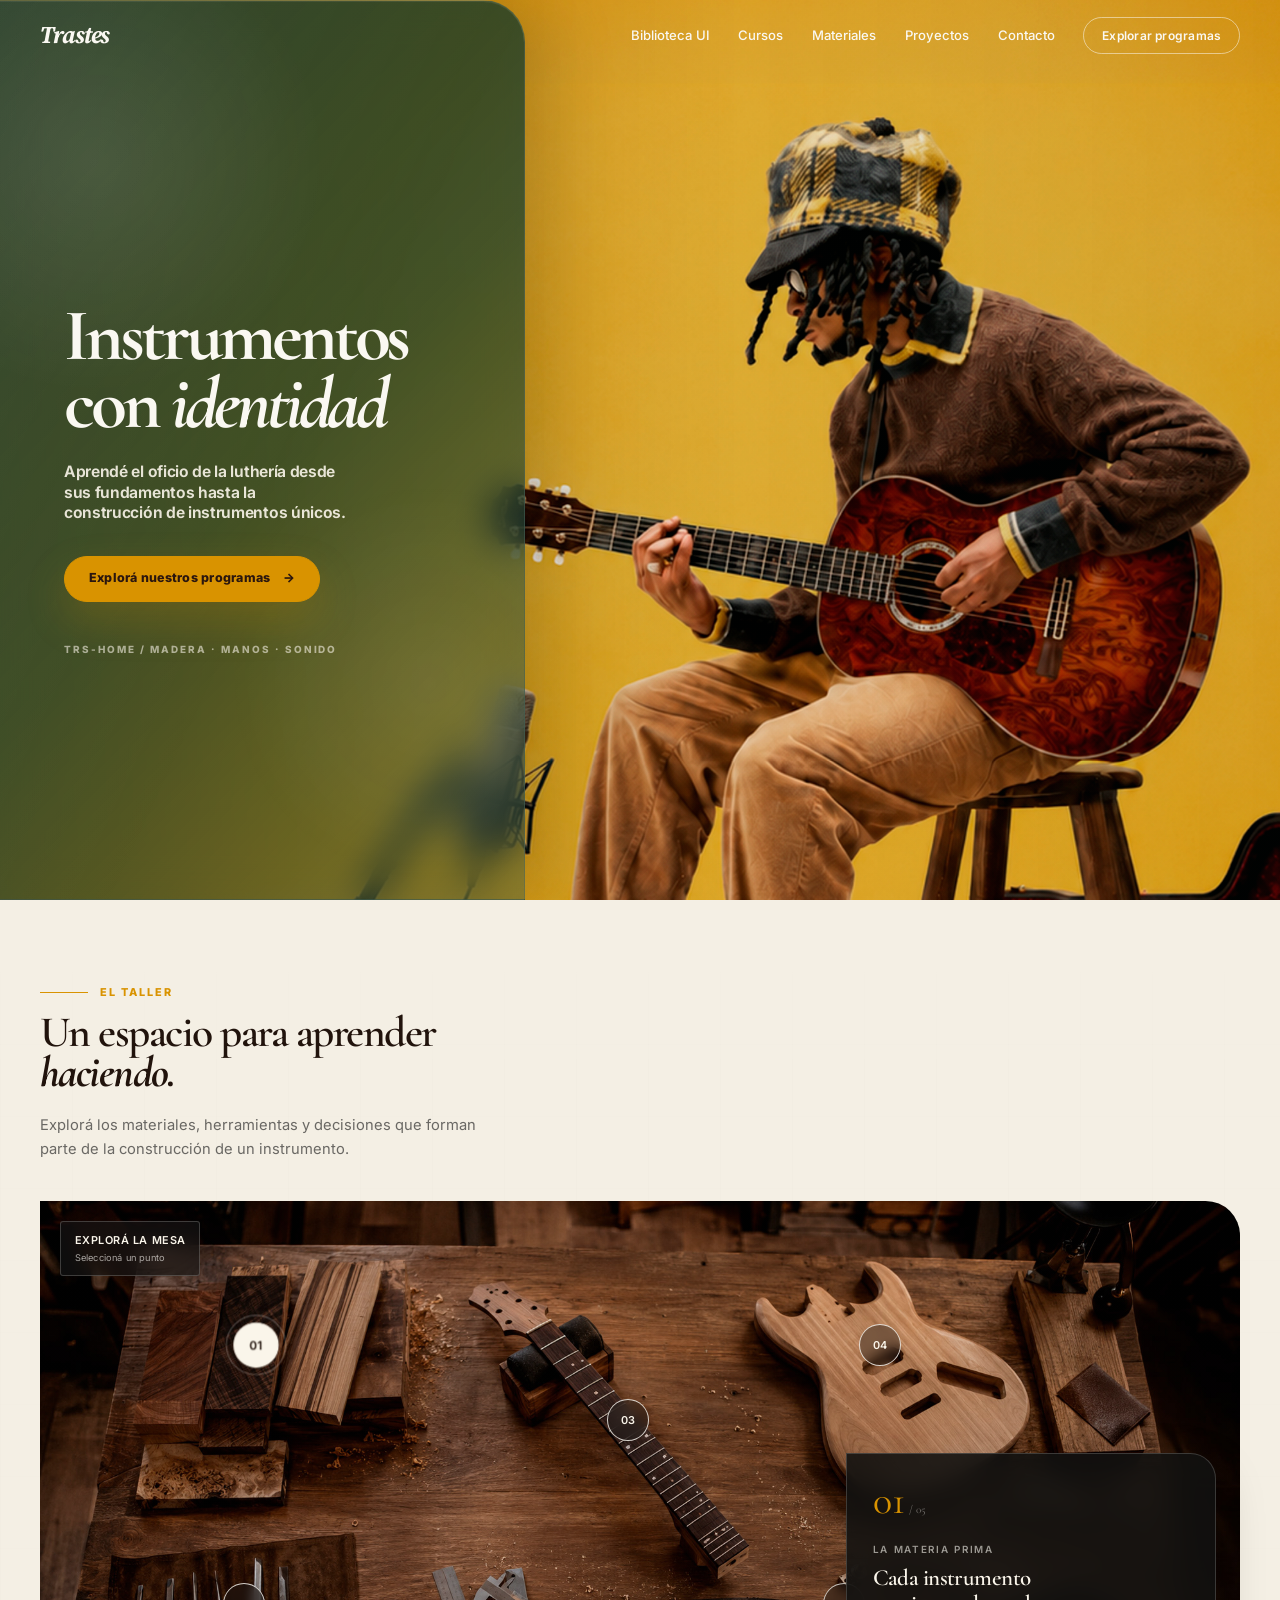
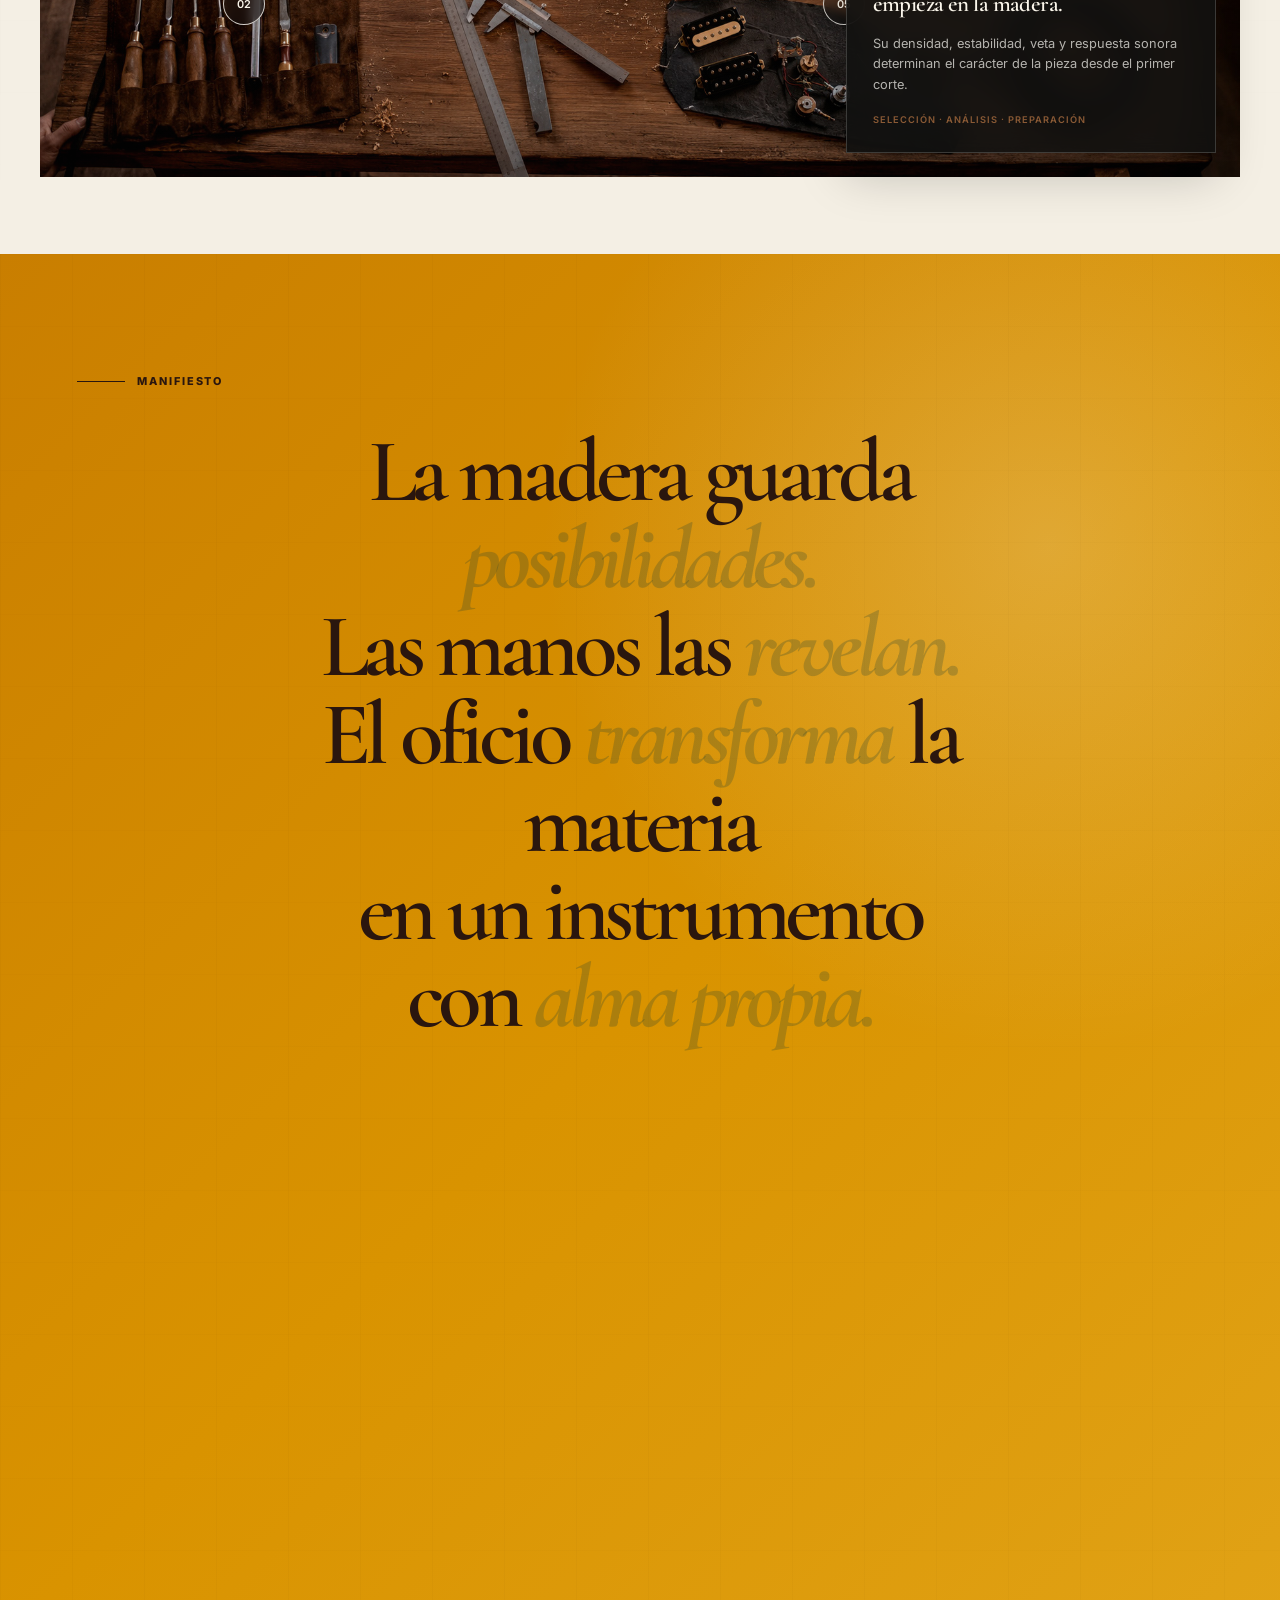
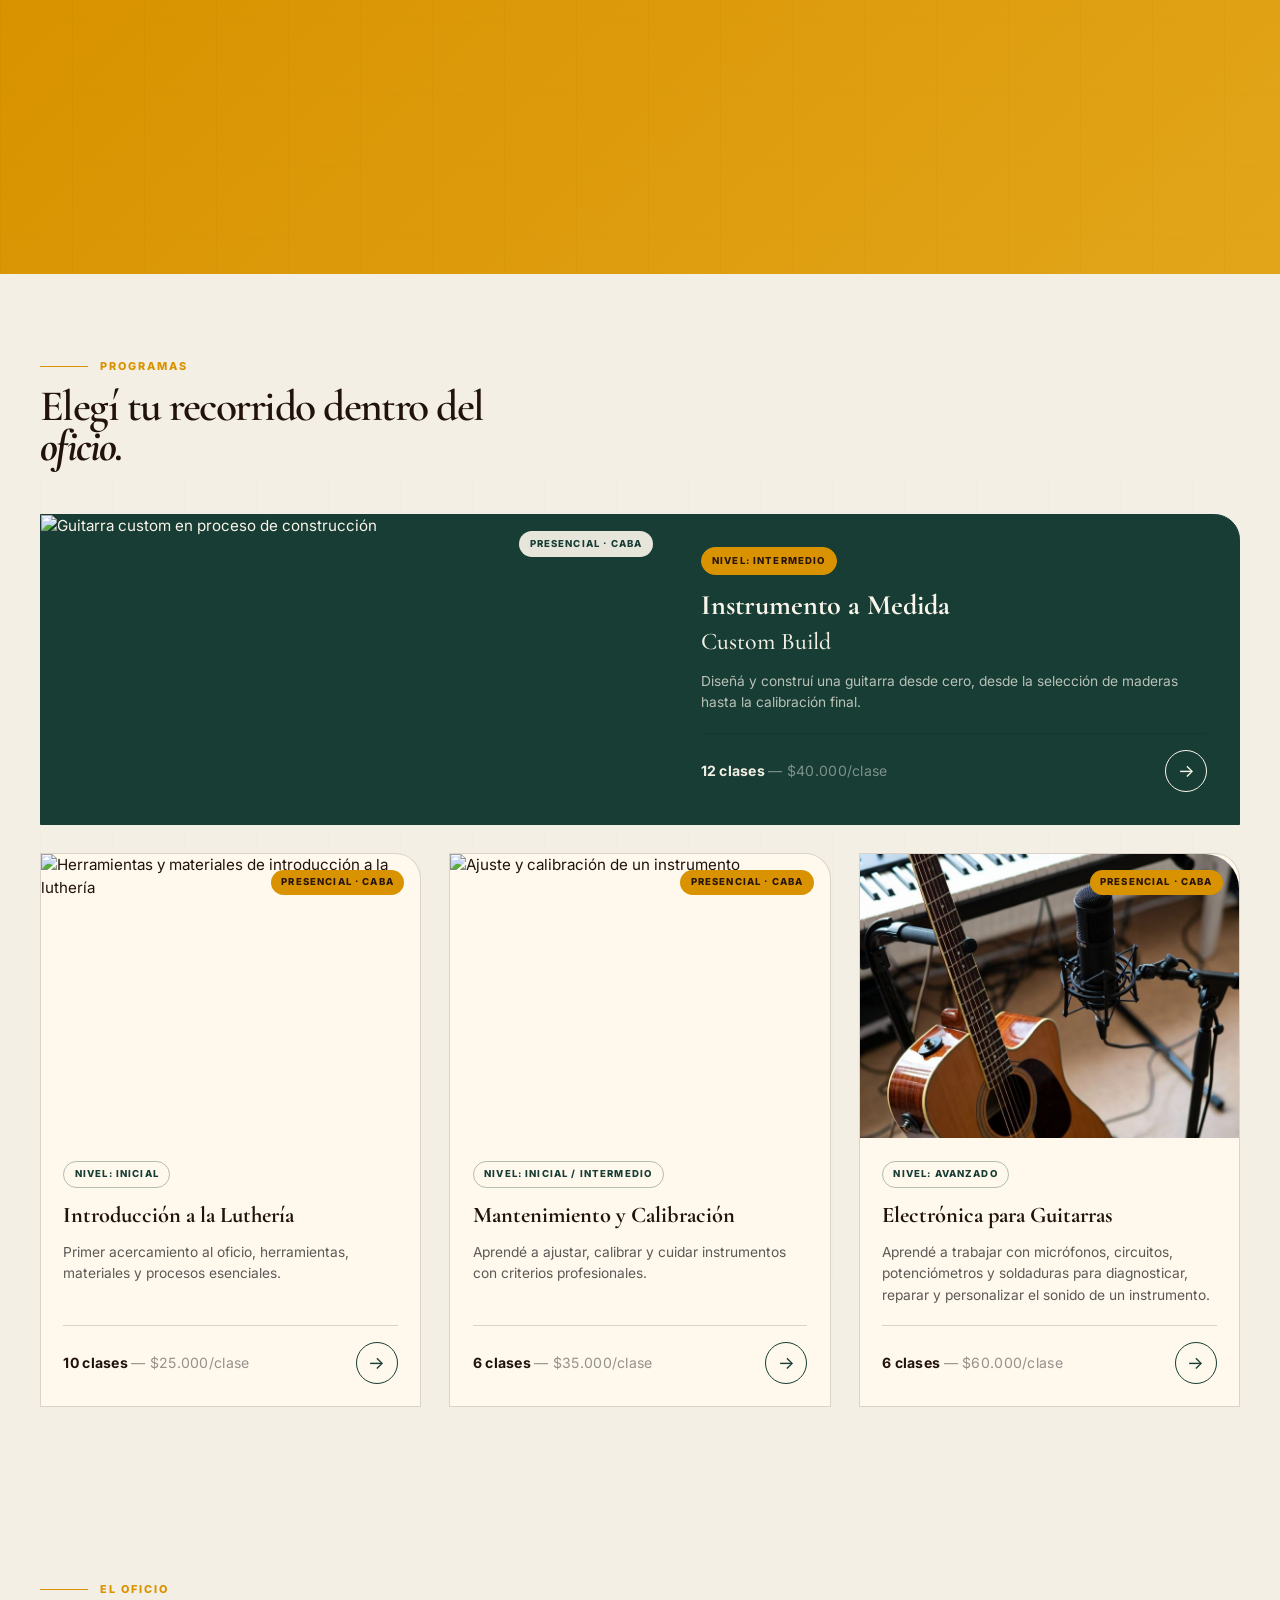
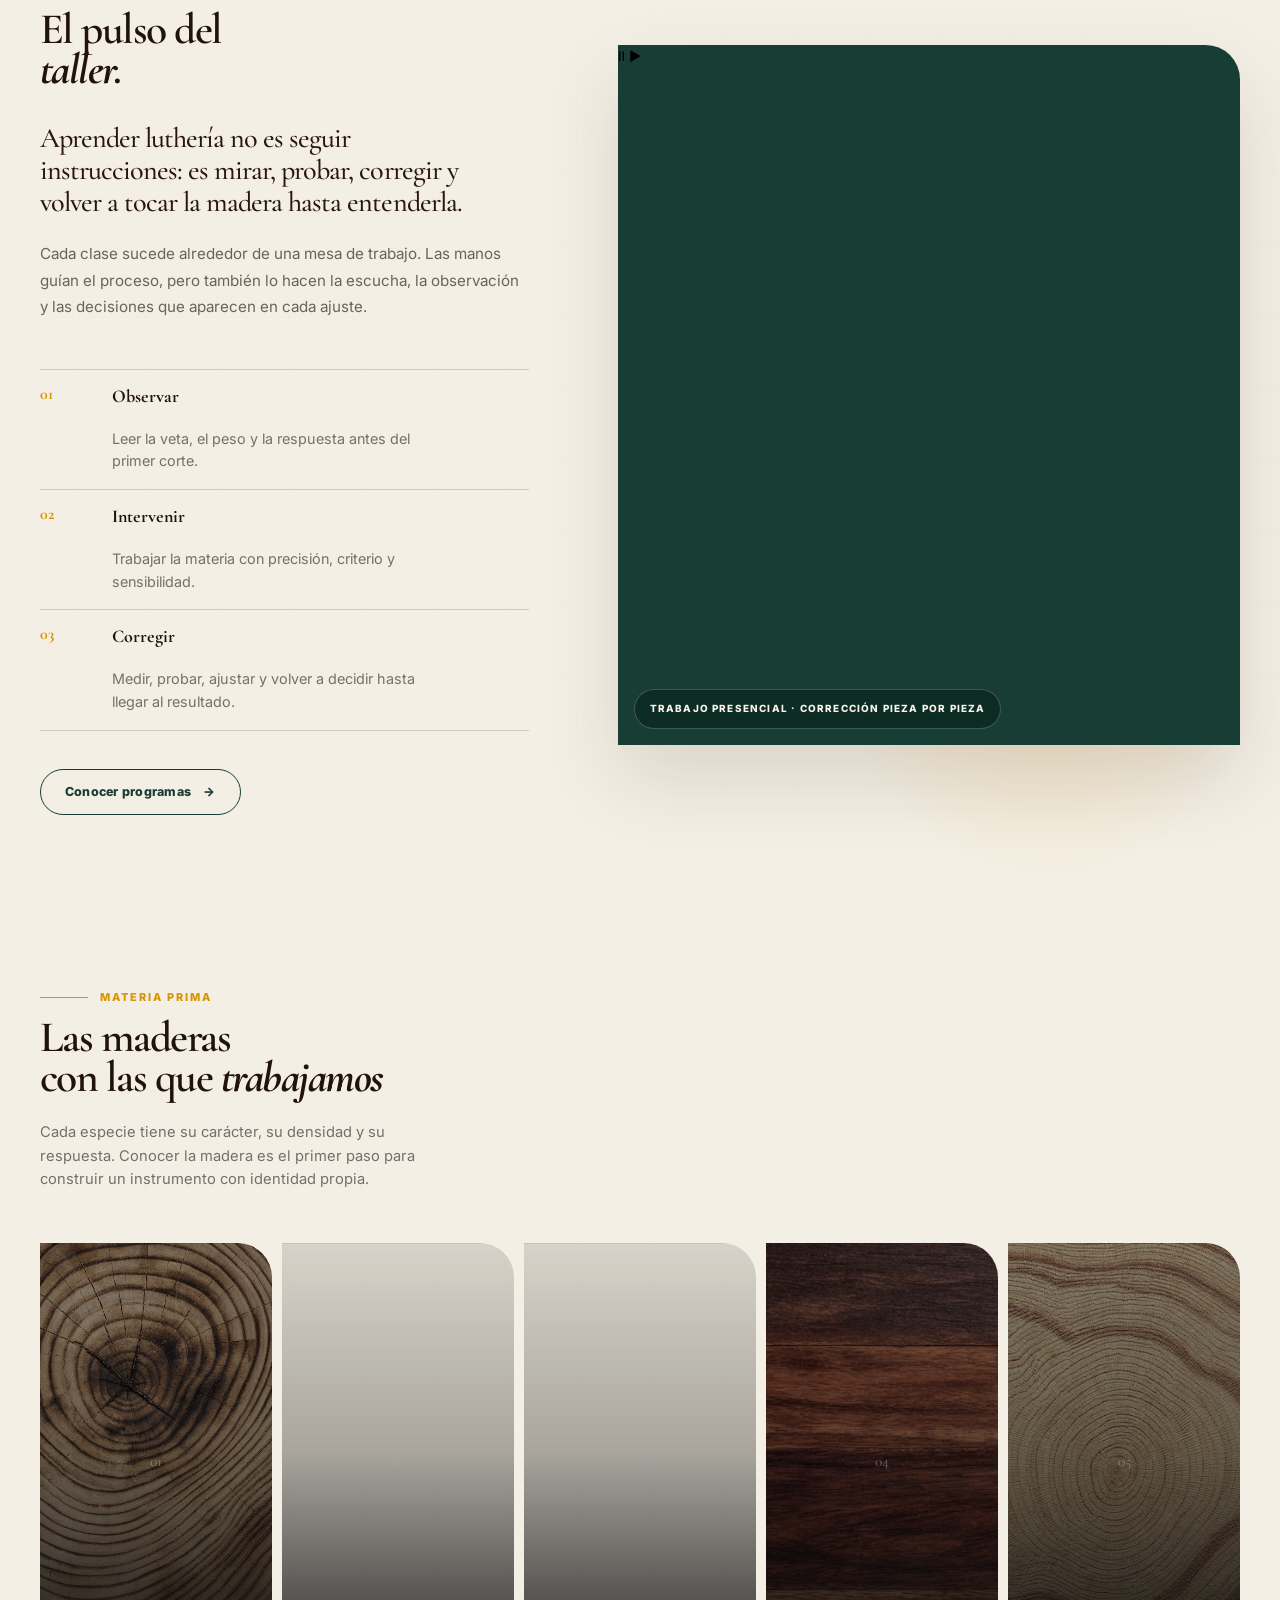
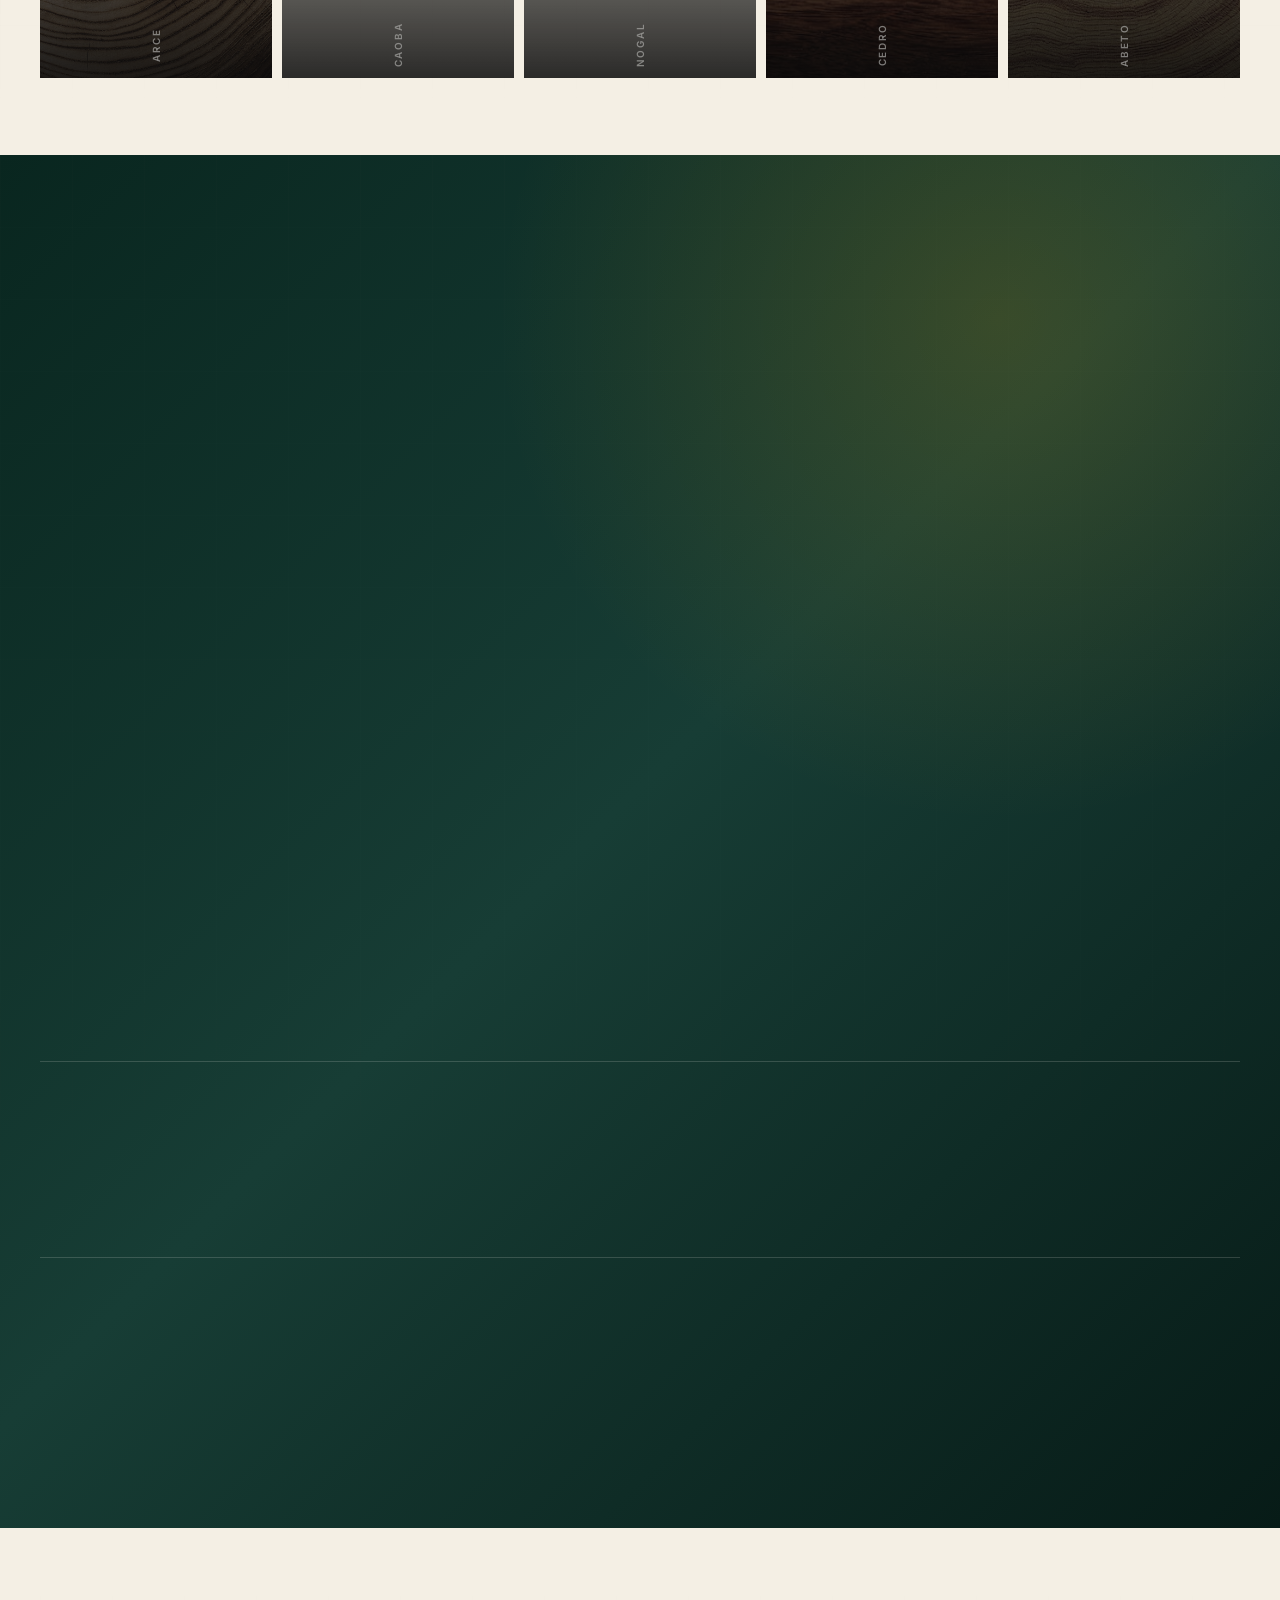
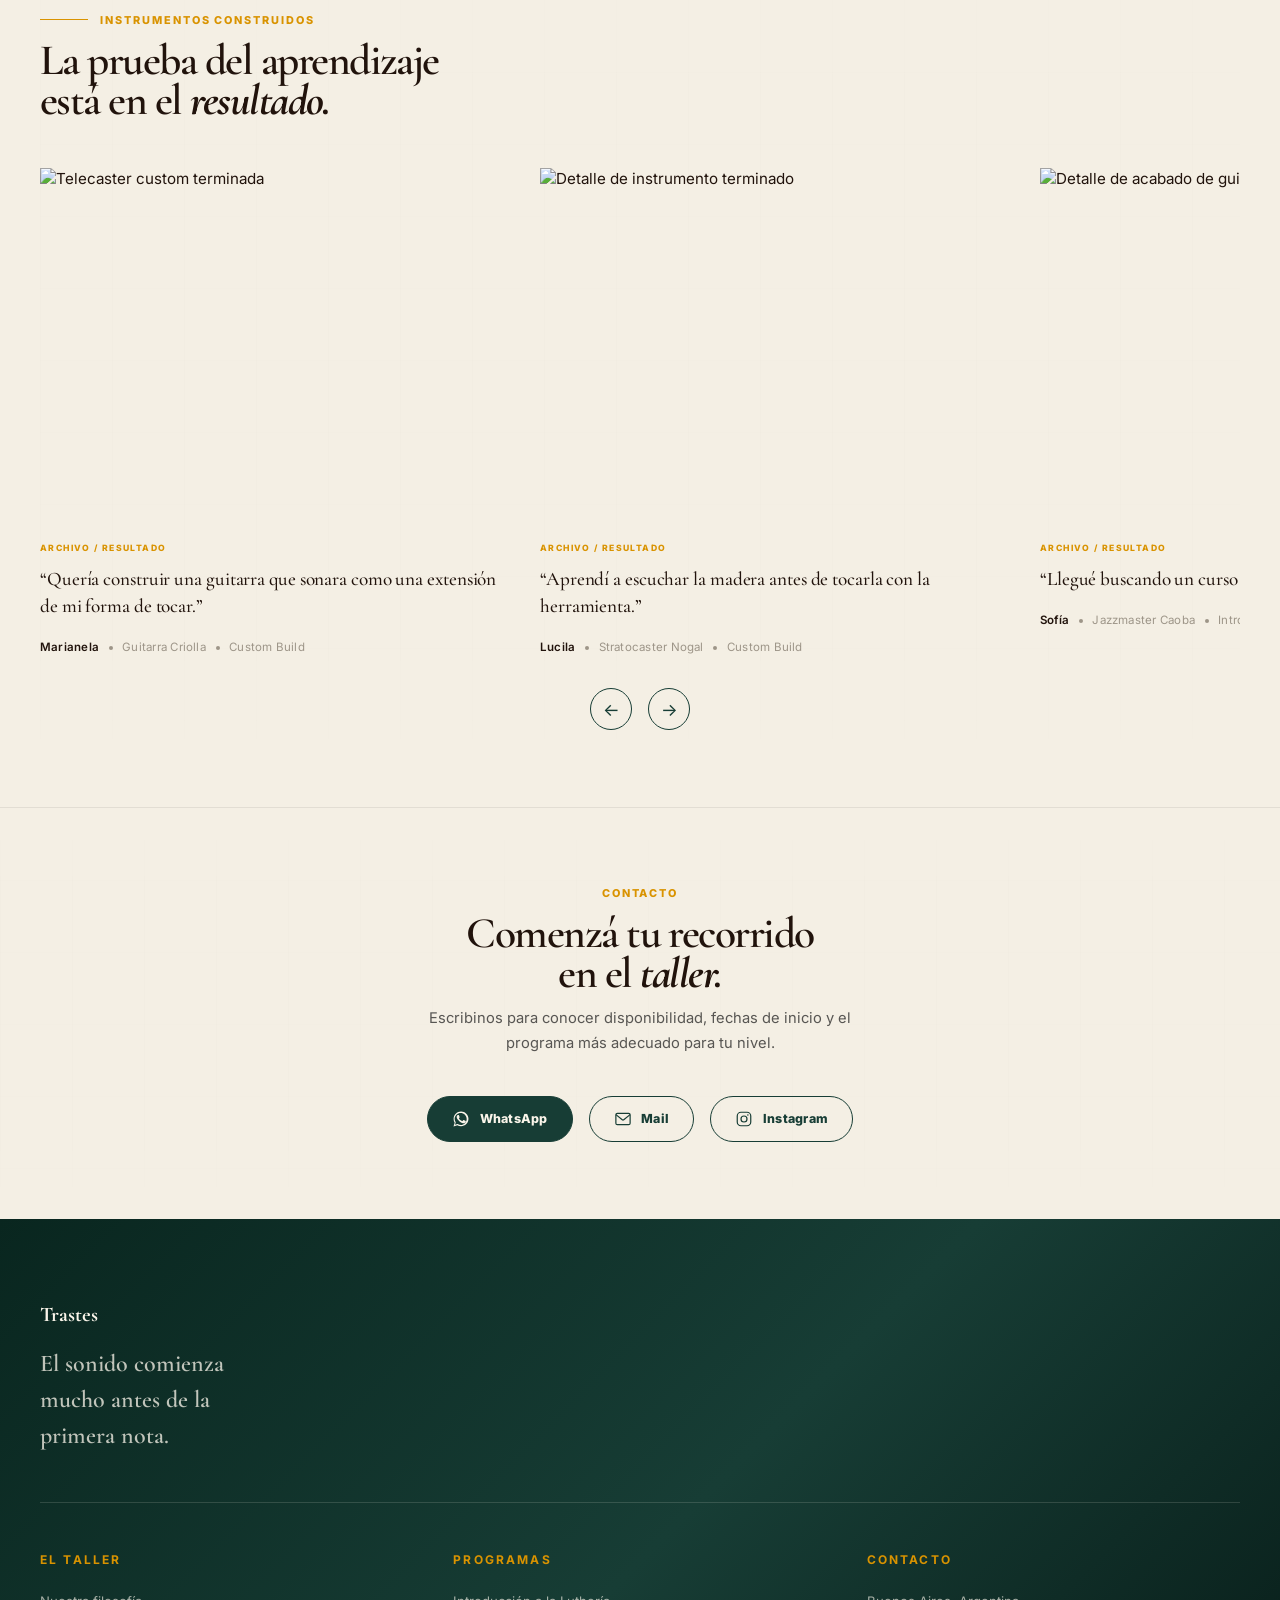
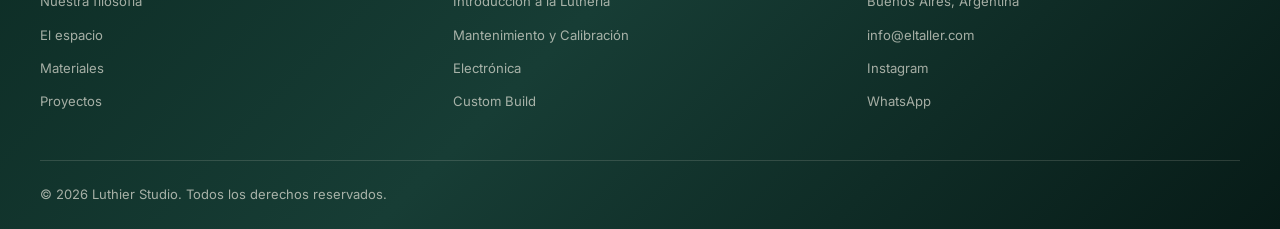
==== commit 7db9b8f0: "Cambio de logo (1)" ====
--- a/index.html
+++ b/index.html
@@ -8,6 +8,8 @@
 <link rel="preconnect" href="https://fonts.gstatic.com" crossorigin>
 
 <link href="https://fonts.googleapis.com/css2?family=Cormorant+Garamond:ital,wght@0,400;0,500;0,600;0,700;1,500;1,600;1,700&family=Inter:wght@300;400;500;600;700;800&display=swap" rel="stylesheet">
+<link href="https://fonts.googleapis.com/css2?family=Source+Serif+4:ital,opsz,wght@1,8..60,600;1,8..60,700&display=swap" rel="stylesheet">
+<link href="https://fonts.googleapis.com/css2?family=Libre+Baskerville:ital,wght@1,400;1,700&display=swap" rel="stylesheet">
 <link rel="stylesheet" href="style.css">
 </head>
 <body>
@@ -17,7 +19,7 @@
   <div class="header__inner">
     <a href="#" class="logo">Trastes</a>
     <nav class="nav" id="nav">
-      <a href="#taller" class="nav__link">Biblioteca UI</a>
+      <a href="biblioteca-ui.html" class="nav__link">Biblioteca UI</a>
       <a href="#cursos" class="nav__link">Cursos</a>
       <a href="#materialidad" class="nav__link">Materiales</a>
       <a href="#proyectos" class="nav__link">Proyectos</a>
--- a/style.css
+++ b/style.css
@@ -338,9 +338,9 @@
 
 .logo {
   font-family: var(--font-display);
-  font-size: 1.15rem;
+  font-size: clamp(1.35rem, 1.8vw, 1.75rem);
   font-weight: 800;
-  letter-spacing: -0.01em;
+  letter-spacing: -0.02em;
   color: var(--color-warm-white);
   transition: color 0.4s var(--ease);
   z-index: 101;
@@ -5232,67 +5232,6 @@
 
 
 /* ------------------------------------------------------------
-   4. Marca técnica en hero
-   ------------------------------------------------------------ */
-
-.hero::before {
-  content: "";
-
-  position: absolute;
-  right: clamp(1.5rem, 3vw, 2.5rem);
-  bottom: clamp(1.5rem, 3vw, 2.5rem);
-  z-index: 4;
-
-  width: clamp(58px, 7vw, 96px);
-  height: clamp(58px, 7vw, 96px);
-
-  border-right: 1px solid rgba(250, 245, 234, 0.76);
-  border-bottom: 1px solid rgba(250, 245, 234, 0.76);
-
-  pointer-events: none;
-}
-
-.hero::after {
-  content: "";
-
-  position: absolute;
-  left: 0;
-  right: 0;
-  bottom: 0;
-  z-index: 4;
-
-  height: 18px;
-
-  pointer-events: none;
-
-  opacity: 0.52;
-
-  background-image:
-    repeating-linear-gradient(
-      90deg,
-      rgba(250, 245, 234, 0.5) 0 1px,
-      transparent 1px 18px
-    );
-}
-
-.hero__content::after {
-  content: "TRS–HOME / MADERA · MANOS · SONIDO";
-
-  display: block;
-
-  margin-top: clamp(2rem, 4vw, 3.2rem);
-
-  font-family: var(--font-body);
-  font-size: 0.62rem;
-  font-weight: 800;
-  letter-spacing: 0.16em;
-  text-transform: uppercase;
-
-  color: rgba(250, 245, 234, 0.72);
-}
-
-
-/* ------------------------------------------------------------
    6. Marcas de medición / regla
    ------------------------------------------------------------ */
 
@@ -5885,22 +5824,21 @@
 .footer__bottom {
   border-color: rgba(250, 245, 234, 0.14) !important;
 }
+
 /* ============================================================
-}
-
-/* ============================================================
-   HERO HOME — VERSIÓN FINAL LIMPIA
-   Split verde + imagen, sin superposición de datos
+   HERO HOME — FINAL OPTIMIZADO
+   Imagen full bleed + placa vidriada + movimiento real
+   Nota: no usamos transform !important en .hero__img porque bloquea la animación.
    ============================================================ */
 
 :root {
-  --color-workshop-green-dark: #062D27;
-  --color-cream-soft: var(--color-warm-white, #FAF8F2);
-  --hero-left-width: 52vw;
-  --hero-image-width: 48vw;
-}
-
-/* Oculta la marquee si quedó en el HTML */
+  --home-glass-width: min(41vw, 640px);
+  --home-glass-green-dark: #062D27;
+  --home-glass-green: #173D35;
+  --home-hero-cream: #FAF8F2;
+}
+
+/* Oculta la marquee si quedó cargada en el HTML */
 .marquee {
   display: none !important;
 }
@@ -5913,442 +5851,40 @@
   height: 100svh !important;
   min-height: 720px !important;
 
-  display: grid !important;
-  grid-template-columns: minmax(560px, var(--hero-left-width)) minmax(0, 1fr) !important;
-  align-items: stretch !important;
-
+  display: block !important;
   overflow: hidden !important;
-
-  background: var(--color-workshop-green-dark) !important;
-  color: var(--color-cream-soft) !important;
-}
-
-/* Panel verde izquierdo */
-.hero::before {
-  content: "";
-  position: absolute;
-  inset: 0 auto 0 0;
-  z-index: 0;
-
-  width: var(--hero-left-width);
-
-  background:
-    radial-gradient(
-      circle at 14% 78%,
-      rgba(217, 147, 0, 0.14),
-      transparent 34%
-    ),
-    linear-gradient(
-      135deg,
-      var(--color-workshop-green-dark) 0%,
-      var(--color-workshop-green) 58%,
-      #071B17 100%
-    );
-
-  pointer-events: none;
-}
-
-/* Columna de texto: queda siempre dentro del bloque verde */
-.hero__content {
-  position: relative !important;
-  z-index: 2 !important;
-  grid-column: 1 !important;
-
-  width: 100% !important;
-  max-width: none !important;
-  min-height: 100% !important;
-  margin: 0 !important;
-
-  padding:
-    clamp(6.8rem, 10vh, 8.5rem)
-    clamp(3rem, 4.8vw, 5.5rem)
-    clamp(3rem, 5vh, 4.5rem) !important;
-
-  display: flex !important;
-  flex-direction: column !important;
-  justify-content: center !important;
-  align-items: flex-start !important;
-
-  overflow: visible !important;
-}
-
-/* Imagen derecha: nunca queda debajo del texto */
+  isolation: isolate !important;
+
+  background: var(--home-glass-green-dark) !important;
+  color: var(--home-hero-cream) !important;
+}
+
+/* Limpiamos marcas heredadas del hero */
+.hero::before,
+.hero::after {
+  content: none !important;
+  display: none !important;
+}
+
+/* Imagen a pantalla completa */
 .hero__media {
-  position: relative !important;
-  z-index: 1 !important;
-  grid-column: 2 !important;
+  position: absolute !important;
+  inset: 0 !important;
+  z-index: 0 !important;
 
   width: 100% !important;
   height: 100% !important;
-  min-height: 100% !important;
+  min-height: 0 !important;
 
   overflow: hidden !important;
 
-  background: var(--color-sound-yellow) !important;
-}
-
-.hero__img {
-  width: 100% !important;
-  height: 100% !important;
-
-  display: block !important;
-
-  object-fit: cover !important;
-  object-position: 58% center !important;
-
-  transform: scale(1.08) translate3d(0, 0, 0) !important;
-  transform-origin: 55% center !important;
-
-  animation: heroImageDrift 8s ease-in-out infinite alternate !important;
-  will-change: transform !important;
-}
-
-/* Profundidad sobre la imagen, sin taparla */
-.hero__overlay {
-  position: absolute !important;
-  inset: 0 !important;
-  z-index: 2 !important;
-
-  pointer-events: none !important;
-
-  background:
-    radial-gradient(
-      circle at 60% 42%,
-      rgba(250, 245, 234, 0.12),
-      transparent 32%
-    ),
-    linear-gradient(
-      90deg,
-      rgba(6, 45, 39, 0.24) 0%,
-      rgba(6, 45, 39, 0.08) 22%,
-      rgba(6, 45, 39, 0) 48%
-    ) !important;
-}
-
-.hero__title {
-  width: 100% !important;
-  max-width: 10.6ch !important;
-  margin: 0 !important;
-
-  font-family: var(--font-display) !important;
-  font-size: clamp(5rem, 6.35vw, 7.15rem) !important;
-  font-weight: 700 !important;
-  line-height: 0.9 !important;
-  letter-spacing: -0.055em !important;
-  text-transform: none !important;
-
-  color: var(--color-cream-soft) !important;
-}
-
-.hero__title-line {
-  display: block !important;
-  width: 100% !important;
-  white-space: nowrap !important;
-}
-
-.hero__title-line + .hero__title-line {
-  margin-top: 0.06em !important;
-}
-
-.hero__title em {
-  display: inline !important;
-  font-style: italic !important;
-  font-weight: 700 !important;
-  letter-spacing: -0.055em !important;
-}
-
-.hero__subtitle {
-  max-width: 29ch !important;
-  margin-top: clamp(1.4rem, 2.2vw, 2rem) !important;
-
-  font-family: var(--font-body) !important;
-  font-size: clamp(1rem, 1.18vw, 1.22rem) !important;
-  font-weight: 650 !important;
-  line-height: 1.28 !important;
-  letter-spacing: -0.02em !important;
-
-  color: rgba(250, 245, 234, 0.88) !important;
-}
-
-.hero__actions {
-  display: flex !important;
-  align-items: center !important;
-  margin-top: clamp(1.65rem, 2.7vw, 2.4rem) !important;
-}
-
-.hero__cta,
-.hero .btn--primary {
-  width: fit-content !important;
-  background: var(--color-sound-yellow) !important;
-  border-color: var(--color-sound-yellow) !important;
-  color: var(--color-deep-brown) !important;
-  box-shadow: 0 18px 42px rgba(217, 147, 0, 0.22) !important;
-}
-
-.hero__cta:hover,
-.hero .btn--primary:hover {
-  background: var(--color-cream-soft) !important;
-  border-color: var(--color-cream-soft) !important;
-  color: var(--color-workshop-green) !important;
-}
-
-.hero__content::after {
-  content: "TRS-HOME / MADERA · MANOS · SONIDO";
-
-  display: block;
-  margin-top: clamp(2rem, 4.8vh, 3.8rem);
-
-  font-family: var(--font-body);
-  font-size: 0.62rem;
-  font-weight: 800;
-  letter-spacing: 0.2em;
-  line-height: 1.4;
-  text-transform: uppercase;
-
-  color: rgba(250, 245, 234, 0.58);
-}
-
-.hero__scroll-cue {
-  display: none !important;
-}
-
-@keyframes heroImageDrift {
-  0% {
-    transform: scale(1.08) translate3d(0, 0, 0);
-  }
-
-  100% {
-    transform: scale(1.14) translate3d(-18px, -10px, 0);
-  }
-}
-
-/* Header sobre hero */
-.header {
-  mix-blend-mode: normal !important;
-}
-
-.header:not(.is-scrolled) .logo,
-.header:not(.is-scrolled) .nav__link,
-.header:not(.is-scrolled) .nav__cta {
-  color: var(--color-cream-soft) !important;
-}
-
-.header:not(.is-scrolled) .nav__cta {
-  border-color: rgba(250, 245, 234, 0.55) !important;
-}
-
-/* Ajuste para pantallas medianas: no se pisan título e imagen */
-@media (max-width: 1180px) {
-  :root {
-    --hero-left-width: 54vw;
-  }
-
-  .hero {
-    grid-template-columns: minmax(520px, var(--hero-left-width)) minmax(0, 1fr) !important;
-  }
-
-  .hero__title {
-    font-size: clamp(4.2rem, 6vw, 6.25rem) !important;
-  }
-
-  .hero__img {
-    object-position: 62% center !important;
-  }
-}
-
-/* Tablet / mobile: pasa a hero con imagen de fondo y texto arriba */
-@media (max-width: 900px) {
-  .hero {
-    height: 100svh !important;
-    min-height: 680px !important;
-
-    display: block !important;
-    background: var(--color-workshop-green-dark) !important;
-  }
-
-  .hero::before {
-    width: 100% !important;
-    background:
-      linear-gradient(
-        180deg,
-        rgba(6, 45, 39, 0.9) 0%,
-        rgba(6, 45, 39, 0.58) 50%,
-        rgba(6, 45, 39, 0.86) 100%
-      ) !important;
-    z-index: 1 !important;
-  }
-
-  .hero__media {
-    position: absolute !important;
-    inset: 0 !important;
-    width: 100% !important;
-    height: 100% !important;
-  }
-
-  .hero__img {
-    object-position: 64% center !important;
-    animation: heroImageDriftMobile 9s ease-in-out infinite alternate !important;
-  }
-
-  .hero__overlay {
-    background:
-      linear-gradient(
-        180deg,
-        rgba(6, 45, 39, 0.82) 0%,
-        rgba(6, 45, 39, 0.28) 48%,
-        rgba(6, 45, 39, 0.9) 100%
-      ) !important;
-  }
-
-  .hero__content {
-    width: 100% !important;
-    min-height: 100% !important;
-
-    padding:
-      7rem
-      var(--container-pad)
-      3rem !important;
-
-    justify-content: center !important;
-  }
-
-  .hero__title {
-    max-width: 9.5ch !important;
-    font-size: clamp(3.4rem, 13vw, 5.4rem) !important;
-  }
-
-  .hero__title-line {
-    white-space: normal !important;
-  }
-
-  .hero__subtitle {
-    max-width: 27ch !important;
-    font-size: clamp(0.98rem, 3.6vw, 1.2rem) !important;
-  }
-}
-
-@media (max-width: 520px) {
-  .hero {
-    min-height: 640px !important;
-  }
-
-  .hero__content {
-    padding:
-      6.5rem
-      1.25rem
-      2.25rem !important;
-  }
-
-  .hero__title {
-    max-width: 9ch !important;
-    font-size: clamp(2.75rem, 12vw, 3.7rem) !important;
-    line-height: 0.92 !important;
-  }
-
-  .hero__subtitle {
-    max-width: 24ch !important;
-  }
-
-  .hero__content::after {
-    margin-top: 2rem;
-    font-size: 0.56rem;
-    letter-spacing: 0.16em;
-  }
-}
-
-@keyframes heroImageDriftMobile {
-  0% {
-    transform: scale(1.08) translate3d(0, 0, 0);
-  }
-
-  100% {
-    transform: scale(1.13) translate3d(-10px, -8px, 0);
-  }
-}
-
-@media (prefers-reduced-motion: reduce) {
-  .hero__img {
-    animation: none !important;
-    transform: scale(1.08) !important;
-  }
-}
-/* ============================================================
-   FIX HERO HOME — SPLIT REAL SIN QUE SE ROMPA LA IMAGEN
-   Pegarlo último de todo en style.css
-   ============================================================ */
-
-:root {
-  --hero-left-width: 52vw;
-  --hero-green-dark: #062D27;
-  --hero-green: #173D35;
-  --hero-cream: #FAF8F2;
-}
-
-/* Hero a pantalla completa */
-.hero {
-  position: relative !important;
-
-  width: 100% !important;
-  height: 100vh !important;
-  height: 100svh !important;
-  min-height: 720px !important;
-
-  display: block !important;
-  overflow: hidden !important;
-
-  background: var(--hero-green-dark) !important;
-  color: var(--hero-cream) !important;
-}
-
-/* Bloque verde izquierdo */
-.hero::before {
-  content: "" !important;
-
-  position: absolute !important;
-  top: 0 !important;
-  left: 0 !important;
-  bottom: 0 !important;
-  z-index: 0 !important;
-
-  width: var(--hero-left-width) !important;
-
-  background:
-    radial-gradient(
-      circle at 14% 78%,
-      rgba(217, 147, 0, 0.15),
-      transparent 34%
-    ),
-    linear-gradient(
-      135deg,
-      var(--hero-green-dark) 0%,
-      var(--hero-green) 58%,
-      #071B17 100%
-    ) !important;
-
-  pointer-events: none !important;
-}
-
-/* Imagen derecha: ocupa toda la altura, no queda arriba */
-.hero__media {
-  position: absolute !important;
-
-  top: 0 !important;
-  right: 0 !important;
-  bottom: 0 !important;
-  left: var(--hero-left-width) !important;
-
-  z-index: 1 !important;
-
-  width: auto !important;
-  height: auto !important;
-  min-height: 0 !important;
-
-  overflow: hidden !important;
-
   background: var(--color-sound-yellow, #D99300) !important;
-}
-
-/* Imagen con movimiento real */
+
+  transform: none !important;
+  animation: none !important;
+}
+
+/* Movimiento real: la animación pisa el transform porque NO usamos transform !important */
 .hero__img {
   position: absolute !important;
   inset: 0 !important;
@@ -6357,390 +5893,26 @@
   height: 100% !important;
 
   display: block !important;
+  opacity: 1 !important;
+  visibility: visible !important;
 
   object-fit: cover !important;
-  object-position: 63% center !important;
-
-  transform: scale(1.08) translate3d(0, 0, 0) !important;
-  transform-origin: 58% center !important;
-
-  animation: heroImageDriftFixed 8s ease-in-out infinite alternate !important;
-  will-change: transform !important;
-}
-
-/* Overlay solo sobre la imagen */
-.hero__overlay {
-  position: absolute !important;
-  inset: 0 !important;
-  z-index: 2 !important;
-
-  pointer-events: none !important;
-
-  background:
-    radial-gradient(
-      circle at 62% 42%,
-      rgba(250, 245, 234, 0.14),
-      transparent 34%
-    ),
-    linear-gradient(
-      90deg,
-      rgba(6, 45, 39, 0.26) 0%,
-      rgba(6, 45, 39, 0.08) 22%,
-      rgba(6, 45, 39, 0) 50%
-    ) !important;
-}
-
-/* Contenido: vive solo dentro del bloque verde */
-.hero__content {
-  position: relative !important;
-  z-index: 3 !important;
-
-  width: var(--hero-left-width) !important;
-  max-width: none !important;
-  min-height: 100% !important;
-
-  margin: 0 !important;
-
-  padding:
-    clamp(6.8rem, 10vh, 8.5rem)
-    clamp(3.2rem, 5vw, 5.8rem)
-    clamp(3rem, 5vh, 4.5rem)
-    clamp(3.2rem, 5vw, 5.8rem) !important;
-
-  display: flex !important;
-  flex-direction: column !important;
-  justify-content: center !important;
-  align-items: flex-start !important;
-
-  overflow: visible !important;
-}
-
-/* Título contenido: no pisa imagen */
-.hero__title {
-  width: 100% !important;
-  max-width: 9.6ch !important;
-
-  margin: 0 !important;
-
-  font-family: var(--font-display) !important;
-  font-size: clamp(4.8rem, 6.1vw, 7rem) !important;
-  font-weight: 700 !important;
-  line-height: 0.92 !important;
-  letter-spacing: -0.055em !important;
-  text-transform: none !important;
-
-  color: var(--hero-cream) !important;
-}
-
-.hero__title-line {
-  display: block !important;
-  width: 100% !important;
-  white-space: nowrap !important;
-}
-
-.hero__title-line + .hero__title-line {
-  margin-top: 0.08em !important;
-}
-
-.hero__title em {
-  display: inline !important;
-  font-style: italic !important;
-  font-weight: 700 !important;
-}
-
-/* Bajada */
-.hero__subtitle {
-  max-width: 29ch !important;
-
-  margin-top: clamp(1.4rem, 2.2vw, 2rem) !important;
-
-  font-size: clamp(1rem, 1.15vw, 1.22rem) !important;
-  font-weight: 650 !important;
-  line-height: 1.28 !important;
-  letter-spacing: -0.02em !important;
-
-  color: rgba(250, 245, 234, 0.88) !important;
-}
-
-/* CTA */
-.hero__actions {
-  display: flex !important;
-  align-items: center !important;
-
-  margin-top: clamp(1.65rem, 2.7vw, 2.4rem) !important;
-}
-
-.hero__cta,
-.hero .btn--primary {
-  width: fit-content !important;
-
-  background: var(--color-sound-yellow, #D99300) !important;
-  border-color: var(--color-sound-yellow, #D99300) !important;
-  color: var(--color-deep-brown, #2A160E) !important;
-
-  box-shadow: 0 18px 42px rgba(217, 147, 0, 0.22) !important;
-}
-
-/* Microcopy inferior */
-.hero__content::after {
-  content: "TRS-HOME / MADERA · MANOS · SONIDO" !important;
-
-  display: block !important;
-
-  margin-top: clamp(2rem, 4.8vh, 3.8rem) !important;
-
-  font-size: 0.62rem !important;
-  font-weight: 800 !important;
-  letter-spacing: 0.2em !important;
-  line-height: 1.4 !important;
-  text-transform: uppercase !important;
-
-  color: rgba(250, 245, 234, 0.58) !important;
-}
-
-/* Animación */
-@keyframes heroImageDriftFixed {
-  0% {
-    transform: scale(1.08) translate3d(0, 0, 0);
-  }
-
-  100% {
-    transform: scale(1.14) translate3d(-18px, -10px, 0);
-  }
-}
-
-/* Header arriba */
-.header {
-  z-index: 100 !important;
-}
-
-/* Mobile/tablet */
-@media (max-width: 900px) {
-  :root {
-    --hero-left-width: 100%;
-  }
-
-  .hero {
-    height: 100svh !important;
-    min-height: 680px !important;
-  }
-
-  .hero::before {
-    width: 100% !important;
-    z-index: 2 !important;
-
-    background:
-      linear-gradient(
-        180deg,
-        rgba(6, 45, 39, 0.88) 0%,
-        rgba(6, 45, 39, 0.42) 48%,
-        rgba(6, 45, 39, 0.9) 100%
-      ) !important;
-  }
-
-  .hero__media {
-    inset: 0 !important;
-    z-index: 1 !important;
-  }
-
-  .hero__img {
-    object-position: 64% center !important;
-  }
-
-  .hero__content {
-    width: 100% !important;
-    min-height: 100% !important;
-
-    padding:
-      7rem
-      var(--container-pad)
-      3rem !important;
-  }
-
-  .hero__title {
-    max-width: 9.5ch !important;
-    font-size: clamp(3.4rem, 13vw, 5.4rem) !important;
-  }
-
-  .hero__title-line {
-    white-space: normal !important;
-  }
-
-  .hero__subtitle {
-    max-width: 27ch !important;
-  }
-}
-/* ============================================================
-   AJUSTE HERO HOME — BLOQUE VERDE MÁS ANGOSTO + ANIMACIÓN VISIBLE
-   Pegar último de todo
-   ============================================================ */
-
-:root {
-  --hero-left-width: 46vw;
-}
-
-/* El verde termina más a la izquierda */
-.hero::before {
-  width: var(--hero-left-width) !important;
-}
-
-/* La imagen empieza antes, así gana más presencia */
-.hero__media {
-  left: var(--hero-left-width) !important;
-  right: 0 !important;
-  top: 0 !important;
-  bottom: 0 !important;
-
-  transform-origin: center center !important;
-  animation: heroMediaFloatVisible 7s ease-in-out infinite alternate !important;
-  will-change: transform !important;
-}
-
-/* La columna de texto acompaña el nuevo ancho */
-.hero__content {
-  width: var(--hero-left-width) !important;
-}
-
-/* Ajuste para que el título siga entrando cómodo dentro del verde */
-.hero__title {
-  max-width: 8.8ch !important;
-  font-size: clamp(4.5rem, 5.7vw, 6.6rem) !important;
-}
-
-/* La imagen se reencuadra para que la guitarra sea más protagonista */
-.hero__img {
-  object-fit: cover !important;
-  object-position: 58% center !important;
-}
-
-/* Movimiento visible: animamos el contenedor de la imagen,
-   no la imagen, porque el transform de .hero__img estaba pisado */
-@keyframes heroMediaFloatVisible {
-  0% {
-    transform: scale(1) translate3d(0, 0, 0);
-  }
-
-  100% {
-    transform: scale(1.035) translate3d(-18px, -8px, 0);
-  }
-}
-/* ============================================================
-   HOME HERO — TÍTULO MÁS PROTAGONISTA
-   ============================================================ */
-
-:root {
-  /* Mantiene el verde un poco antes de la mitad */
-  --hero-left-width: 46vw;
-}
-
-/* Más aire interno para que el título grande no toque el corte */
-.hero__content {
-  padding-left: clamp(3.4rem, 5.2vw, 6.2rem) !important;
-  padding-right: clamp(2rem, 3vw, 3.2rem) !important;
-}
-
-/* Título más grande, pero contenido dentro del bloque verde */
-.hero__title {
-  max-width: 9.8ch !important;
-
-  font-size: clamp(5.2rem, 6.65vw, 8.1rem) !important;
-  line-height: 0.88 !important;
-  letter-spacing: -0.058em !important;
-}
-
-/* Evita que vuelva a partir “Instrumentos” */
-.hero__title-line {
-  white-space: nowrap !important;
-}
-
-/* La segunda línea puede ser un poco más editorial */
-.hero__title-line + .hero__title-line {
-  margin-top: 0.03em !important;
-}
-
-.hero__title em {
-  font-style: italic !important;
-}
-
-/* Un poco más de presencia de imagen */
-.hero__img {
-  object-position: 57% center !important;
-}
-/* ============================================================
-   HOME HERO — transición suave entre verde e imagen
-   ============================================================ */
-
-:root {
-  /* El contenido sigue viviendo en el verde */
-  --hero-left-width: 45vw;
-
-  /* La imagen empieza antes, por debajo del verde */
-  --hero-image-start: 38vw;
-}
-
-/* Hero base */
-.hero {
-  background: var(--color-workshop-green-dark, #09261F) !important;
-}
-
-/* Capa verde superior con fundido hacia la imagen */
-.hero::before {
-  content: "" !important;
-  display: block !important;
-
-  position: absolute !important;
-  top: 0 !important;
-  left: 0 !important;
-  bottom: 0 !important;
-  z-index: 2 !important;
-
-  width: 58vw !important;
-
-  pointer-events: none !important;
-
-  background:
-    radial-gradient(
-      circle at 18% 72%,
-      rgba(217, 147, 0, 0.14),
-      transparent 36%
-    ),
-    linear-gradient(
-      100deg,
-      #062D27 0%,
-      #09261F 56%,
-      rgba(9, 38, 31, 0.92) 68%,
-      rgba(9, 38, 31, 0.62) 78%,
-      rgba(9, 38, 31, 0.24) 90%,
-      rgba(9, 38, 31, 0) 100%
-    ) !important;
-}
-
-/* La imagen entra por debajo del verde */
-.hero__media {
-  left: var(--hero-image-start) !important;
-  right: 0 !important;
-  top: 0 !important;
-  bottom: 0 !important;
-
-  z-index: 1 !important;
-
-  overflow: hidden !important;
-
-  animation: heroMediaBreathSoft 8s ease-in-out infinite alternate !important;
-  transform-origin: center center !important;
-  will-change: transform !important;
-}
-
-/* Imagen: un poco más abierta para que no se corte tanto */
-.hero__img {
-  object-fit: cover !important;
-  object-position: 58% center !important;
-
-  transform: scale(1.04) !important;
-  animation: none !important;
-}
-
-/* Overlay cálido sobre la foto, sin corte duro */
+  object-position: 72% center !important;
+
+  transform-origin: 66% center;
+  transform: scale(1.035) translate3d(0, 0, 0);
+
+  animation-name: homeHeroPhotoBreath;
+  animation-duration: 11s;
+  animation-timing-function: ease-in-out;
+  animation-iteration-count: infinite;
+  animation-direction: alternate;
+
+  will-change: transform;
+  backface-visibility: hidden;
+}
+
+/* Overlay suave para lectura, sin apagar la foto */
 .hero__overlay {
   position: absolute !important;
   inset: 0 !important;
@@ -6749,647 +5921,16 @@
   pointer-events: none !important;
 
   background:
-    radial-gradient(
-      circle at 70% 42%,
-      rgba(250, 245, 234, 0.12),
-      transparent 34%
-    ),
     linear-gradient(
       90deg,
-      rgba(9, 38, 31, 0.18) 0%,
-      rgba(9, 38, 31, 0.06) 28%,
-      rgba(9, 38, 31, 0) 58%
-    ) !important;
-}
-
-/* El texto queda siempre por arriba del fundido */
-.hero__content {
-  width: var(--hero-left-width) !important;
-  z-index: 4 !important;
-}
-
-/* Animación visible pero suave */
-@keyframes heroMediaBreathSoft {
-  0% {
-    transform: scale(1) translate3d(0, 0, 0);
-  }
-
-  100% {
-    transform: scale(1.025) translate3d(-10px, -5px, 0);
-  }
-}
-/* ============================================================
-   HOME HERO — FIX FINAL LIMPIO
-   Imagen full bleed + fundido verde suave + título con aire
-   PEGAR ÚLTIMO DE TODO
-   ============================================================ */
-
-:root {
-  --home-hero-green: #062D27;
-  --home-hero-green-soft: #173D35;
-  --home-hero-cream: #FAF8F2;
-
-  /* Ancho real reservado para texto */
-  --home-hero-content-width: 48vw;
-
-  /* El degradado se extiende más que el texto para evitar corte duro */
-  --home-hero-fade-width: 64vw;
-}
-
-/* HERO BASE */
-.hero {
-  position: relative !important;
-
-  width: 100% !important;
-  height: 100vh !important;
-  height: 100svh !important;
-  min-height: 720px !important;
-
-  display: block !important;
-  overflow: hidden !important;
-
-  background: var(--home-hero-green) !important;
-  color: var(--home-hero-cream) !important;
-
-  isolation: isolate !important;
-}
-
-/* Eliminamos marcas viejas heredadas */
-.hero::after {
-  content: none !important;
-  display: none !important;
-}
-
-/* FOTO FULL BLEED: ocupa todo el hero, no empieza en una columna */
-.hero__media {
-  position: absolute !important;
-  inset: 0 !important;
-  z-index: 0 !important;
-
-  width: 100% !important;
-  height: 100% !important;
-  min-height: 0 !important;
-
-  overflow: hidden !important;
-
-  background: var(--color-sound-yellow, #D99300) !important;
-
-  transform: none !important;
-  animation: none !important;
-}
-
-/* Imagen con movimiento visible */
-.hero__img {
-  position: absolute !important;
-  inset: 0 !important;
-
-  width: 100% !important;
-  height: 100% !important;
-
-  display: block !important;
-
-  object-fit: cover !important;
-  object-position: 68% center !important;
-
-  transform: scale(1.035) translate3d(0, 0, 0) !important;
-  transform-origin: 62% center !important;
-
-  animation: homeHeroImageMoveFinal 9s ease-in-out infinite alternate !important;
-  will-change: transform !important;
-}
-
-/* Fundido verde sobre la imagen: ya no hay corte rectangular */
-.hero::before {
-  content: "" !important;
-  display: block !important;
-
-  position: absolute !important;
-  top: 0 !important;
-  left: 0 !important;
-  bottom: 0 !important;
-  z-index: 1 !important;
-
-  width: var(--home-hero-fade-width) !important;
-  height: auto !important;
-
-  border: 0 !important;
-  border-right: 0 !important;
-  border-bottom: 0 !important;
-  outline: 0 !important;
-
-  pointer-events: none !important;
-
-  background:
-    radial-gradient(
-      circle at 18% 72%,
-      rgba(217, 147, 0, 0.16),
-      transparent 36%
-    ),
-    linear-gradient(
-      100deg,
-      var(--home-hero-green) 0%,
-      var(--home-hero-green) 44%,
-      rgba(6, 45, 39, 0.92) 58%,
-      rgba(6, 45, 39, 0.66) 72%,
-      rgba(6, 45, 39, 0.28) 88%,
-      rgba(6, 45, 39, 0) 100%
-    ) !important;
-}
-
-/* Overlay extra sobre la foto, sin líneas ni bordes */
-.hero__overlay {
-  position: absolute !important;
-  inset: 0 !important;
-  z-index: 2 !important;
-
-  border: 0 !important;
-  outline: 0 !important;
-
-  pointer-events: none !important;
-
-  background:
-    radial-gradient(
-      circle at 72% 42%,
-      rgba(250, 245, 234, 0.12),
-      transparent 34%
-    ),
-    linear-gradient(
-      90deg,
-      rgba(6, 45, 39, 0.12) 0%,
-      rgba(6, 45, 39, 0.04) 34%,
-      rgba(6, 45, 39, 0) 62%
-    ) !important;
-}
-
-/* CONTENIDO: con más aire derecho para que no toque el límite */
-.hero__content {
-  position: relative !important;
-  z-index: 3 !important;
-
-  width: var(--home-hero-content-width) !important;
-  max-width: none !important;
-  min-height: 100% !important;
-
-  margin: 0 !important;
-
-  padding:
-    clamp(6.8rem, 10vh, 8.5rem)
-    clamp(3.8rem, 5vw, 6.2rem)
-    clamp(3rem, 5vh, 4.5rem)
-    clamp(4.2rem, 5.4vw, 6.4rem) !important;
-
-  display: flex !important;
-  flex-direction: column !important;
-  justify-content: center !important;
-  align-items: flex-start !important;
-
-  overflow: visible !important;
-}
-
-/* TÍTULO: más aire y sin tocar la transición */
-.hero__title {
-  width: 100% !important;
-  max-width: 8.9ch !important;
-
-  margin: 0 !important;
-
-  font-family: var(--font-display) !important;
-  font-size: clamp(4.8rem, 5.8vw, 7.15rem) !important;
-  font-weight: 700 !important;
-  line-height: 0.88 !important;
-  letter-spacing: -0.055em !important;
-  text-transform: none !important;
-
-  color: var(--home-hero-cream) !important;
-}
-
-.hero__title-line {
-  display: block !important;
-  width: 100% !important;
-  white-space: nowrap !important;
-}
-
-.hero__title-line + .hero__title-line {
-  margin-top: 0.05em !important;
-}
-
-.hero__title em {
-  display: inline !important;
-  font-style: italic !important;
-  font-weight: 700 !important;
-}
-
-/* BAJADA */
-.hero__subtitle {
-  max-width: 29ch !important;
-
-  margin-top: clamp(1.4rem, 2.2vw, 2rem) !important;
-
-  font-family: var(--font-body) !important;
-  font-size: clamp(1rem, 1.15vw, 1.22rem) !important;
-  font-weight: 650 !important;
-  line-height: 1.28 !important;
-  letter-spacing: -0.02em !important;
-
-  color: rgba(250, 245, 234, 0.9) !important;
-}
-
-/* CTA */
-.hero__actions {
-  display: flex !important;
-  align-items: center !important;
-
-  margin-top: clamp(1.65rem, 2.7vw, 2.4rem) !important;
-}
-
-.hero__cta,
-.hero .btn--primary {
-  width: fit-content !important;
-
-  background: var(--color-sound-yellow, #D99300) !important;
-  border-color: var(--color-sound-yellow, #D99300) !important;
-  color: var(--color-deep-brown, #2A160E) !important;
-
-  box-shadow: 0 18px 42px rgba(217, 147, 0, 0.22) !important;
-}
-
-.hero__cta:hover,
-.hero .btn--primary:hover {
-  background: var(--home-hero-cream) !important;
-  border-color: var(--home-hero-cream) !important;
-  color: var(--color-workshop-green, #173D35) !important;
-}
-
-/* Microcopy inferior */
-.hero__content::after {
-  content: "TRS-HOME / MADERA · MANOS · SONIDO" !important;
-
-  display: block !important;
-
-  margin-top: clamp(2rem, 4.8vh, 3.8rem) !important;
-
-  font-family: var(--font-body) !important;
-  font-size: 0.62rem !important;
-  font-weight: 800 !important;
-  letter-spacing: 0.2em !important;
-  line-height: 1.4 !important;
-  text-transform: uppercase !important;
-
-  color: rgba(250, 245, 234, 0.58) !important;
-}
-
-/* Animación real de la imagen */
-@keyframes homeHeroImageMoveFinal {
-  0% {
-    transform: scale(1.035) translate3d(0, 0, 0);
-  }
-
-  100% {
-    transform: scale(1.075) translate3d(-16px, -8px, 0);
-  }
-}
-
-/* Header por encima */
-.header {
-  z-index: 100 !important;
-}
-
-/* MOBILE / TABLET */
-@media (max-width: 900px) {
-  :root {
-    --home-hero-content-width: 100%;
-    --home-hero-fade-width: 100%;
-  }
-
-  .hero {
-    height: 100svh !important;
-    min-height: 680px !important;
-  }
-
-  .hero::before {
-    width: 100% !important;
-
-    background:
-      linear-gradient(
-        180deg,
-        rgba(6, 45, 39, 0.9) 0%,
-        rgba(6, 45, 39, 0.52) 48%,
-        rgba(6, 45, 39, 0.9) 100%
-      ) !important;
-  }
-
-  .hero__img {
-    object-position: 64% center !important;
-  }
-
-  .hero__content {
-    width: 100% !important;
-    min-height: 100% !important;
-
-    padding:
-      7rem
-      var(--container-pad, 1.25rem)
-      3rem !important;
-  }
-
-  .hero__title {
-    max-width: 9.5ch !important;
-    font-size: clamp(3.4rem, 13vw, 5.4rem) !important;
-  }
-
-  .hero__title-line {
-    white-space: normal !important;
-  }
-
-  .hero__subtitle {
-    max-width: 27ch !important;
-  }
-}
-.contact .eyebrow::before {
-  content: none !important;
-  display: none !important;
-}
-
-.contact .eyebrow {
-  justify-content: center;
-  gap: 0;
-}
-/* HERO */
-.hero {
-  position: relative;
-  min-height: 100vh;
-  min-height: 100svh;
-  overflow: hidden;
-  background: #0a2f29;
-  color: #f7f4ed;
-}
-
-.hero__media {
-  position: absolute;
-  inset: 0;
-  z-index: 0;
-}
-
-.hero__img {
-  width: 100%;
-  height: 100%;
-  object-fit: cover;
-  object-position: 72% center;
-  display: block;
-  transform: scale(1.04);
-  animation: heroFloat 10s ease-in-out infinite alternate;
-}
-
-.hero__overlay {
-  position: absolute;
-  inset: 0;
-  background:
-    linear-gradient(
-      90deg,
-      rgba(8, 28, 24, 0.42) 0%,
-      rgba(8, 28, 24, 0.18) 28%,
-      rgba(8, 28, 24, 0.06) 55%,
-      rgba(8, 28, 24, 0.1) 100%
-    );
-}
-
-/* CONTENIDO */
-.hero__content {
-  position: relative;
-  z-index: 2;
-
-  width: min(44vw, 640px);
-  min-height: calc(100vh - 4rem);
-
-  margin: 2rem 0 2rem 4rem;
-  padding: clamp(2.5rem, 4vw, 4rem);
-
-  display: flex;
-  flex-direction: column;
-  justify-content: center;
-  align-items: flex-start;
-
-  border-radius: 0 40px 0 0;
-  border: 1px solid rgba(247, 244, 237, 0.14);
-
-  background:
-    linear-gradient(
-      135deg,
-      rgba(6, 45, 39, 0.82) 0%,
-      rgba(13, 56, 48, 0.72) 52%,
-      rgba(35, 73, 66, 0.46) 100%
-    );
-
-  backdrop-filter: blur(18px) saturate(110%);
-  -webkit-backdrop-filter: blur(18px) saturate(110%);
-
-  box-shadow:
-    0 24px 60px rgba(0, 0, 0, 0.22),
-    inset 0 1px 0 rgba(255, 255, 255, 0.06);
-}
-
-/* brillo / textura tipo vidriado */
-.hero__content::before {
-  content: "";
-  position: absolute;
-  inset: 0;
-  border-radius: inherit;
-  pointer-events: none;
-
-  background:
-    radial-gradient(
-      circle at 20% 25%,
-      rgba(255, 255, 255, 0.08),
-      transparent 28%
-    ),
-    radial-gradient(
-      circle at 78% 75%,
-      rgba(255, 255, 255, 0.05),
-      transparent 24%
-    ),
-    linear-gradient(
-      115deg,
-      rgba(255, 255, 255, 0.06) 0%,
-      rgba(255, 255, 255, 0.02) 32%,
-      transparent 55%
-    );
-}
-
-.hero__content > * {
-  position: relative;
-  z-index: 1;
-}
-
-.hero__title {
-  max-width: 8.5ch;
-  margin: 0;
-  font-size: clamp(4.6rem, 6vw, 7rem);
-  line-height: 0.9;
-}
-
-.hero__subtitle {
-  max-width: 28ch;
-  margin-top: 1.5rem;
-  font-size: clamp(1rem, 1.15vw, 1.2rem);
-  line-height: 1.3;
-}
-
-.hero__actions {
-  margin-top: 2rem;
-}
-
-@keyframes heroFloat {
-  0% {
-    transform: scale(1.04) translate3d(0, 0, 0);
-  }
-  100% {
-    transform: scale(1.08) translate3d(-14px, -6px, 0);
-  }
-}
-/* ============================================================
-   CONTACTO — CENTRADO REAL
-   ============================================================ */
-
-.contact__inner {
-  width: min(100%, 720px);
-  margin-inline: auto;
-  text-align: center;
-}
-
-.contact__inner .eyebrow {
-  display: block !important;
-  width: fit-content;
-  margin: 0 auto 0.75rem !important;
-}
-
-/* Elimina la línea amarilla únicamente en Contacto */
-.contact__inner .eyebrow::before,
-.contact__inner .eyebrow::after {
-  content: none !important;
-  display: none !important;
-}
-
-.contact__title {
-  width: 100%;
-  max-width: 18ch;
-  margin-inline: auto !important;
-  text-align: center;
-}
-
-.contact__copy {
-  width: 100%;
-  max-width: 54ch;
-  margin: var(--space-sm) auto 0;
-  text-align: center;
-}
-
-.contact__actions {
-  width: 100%;
-  justify-content: center;
-  margin-inline: auto;
-}
-/* ============================================================
-   HERO HOME — AJUSTE FINAL
-   Rectángulo vidriado más angosto + imagen full bleed
-   Este bloque pisa todos los hero anteriores.
-   ============================================================ */
-
-:root {
-  --home-glass-width: min(41.5vw, 650px);
-  --home-glass-green-dark: #062D27;
-  --home-glass-green: #173D35;
-  --home-hero-cream: #FAF8F2;
-}
-
-/* La marquee queda anulada si todavía existe en el HTML */
-.marquee {
-  display: none !important;
-}
-
-/* Hero base: imagen a pantalla completa */
-.hero {
-  position: relative !important;
-
-  width: 100% !important;
-  height: 100vh !important;
-  height: 100svh !important;
-  min-height: 720px !important;
-
-  display: block !important;
-  overflow: hidden !important;
-
-  background: var(--home-glass-green-dark) !important;
-  color: var(--home-hero-cream) !important;
-
-  isolation: isolate !important;
-}
-
-/* Sacamos fondos/degradados viejos del hero */
-.hero::before,
-.hero::after {
-  content: none !important;
-  display: none !important;
-}
-
-/* Imagen full bleed */
-.hero__media {
-  position: absolute !important;
-  inset: 0 !important;
-  z-index: 0 !important;
-
-  width: 100% !important;
-  height: 100% !important;
-  min-height: 0 !important;
-
-  overflow: hidden !important;
-
-  background: var(--color-sound-yellow, #D99300) !important;
-
-  transform: none !important;
-  animation: none !important;
-}
-
-/* Imagen con movimiento visible */
-.hero__img {
-  position: absolute !important;
-  inset: 0 !important;
-
-  width: 100% !important;
-  height: 100% !important;
-
-  display: block !important;
-  visibility: visible !important;
-  opacity: 1 !important;
-
-  object-fit: cover !important;
-  object-position: 72% center !important;
-
-  transform: scale(1.035) translate3d(0, 0, 0) !important;
-  transform-origin: 66% center !important;
-
-  animation: homeHeroGlassImageMove 10s ease-in-out infinite alternate !important;
-  will-change: transform !important;
-}
-
-/* Oscurecimiento suave general para lectura, sin corte duro */
-.hero__overlay {
-  position: absolute !important;
-  inset: 0 !important;
-  z-index: 1 !important;
-
-  pointer-events: none !important;
-
-  background:
-    linear-gradient(
-      90deg,
-      rgba(6, 28, 24, 0.26) 0%,
+      rgba(6, 28, 24, 0.24) 0%,
       rgba(6, 28, 24, 0.12) 32%,
       rgba(6, 28, 24, 0.04) 58%,
       rgba(6, 28, 24, 0.08) 100%
     ) !important;
 }
 
-/* Rectángulo vidriado: más angosto para no pisar la foto */
+/* Placa vidriada */
 .hero__content {
   position: relative !important;
   z-index: 3 !important;
@@ -7414,14 +5955,15 @@
   overflow: hidden !important;
 
   border-radius: 0 42px 0 0 !important;
-  border-right: 1px solid rgba(250, 245, 234, 0.14) !important;
+  border: 1px solid rgba(250, 245, 234, 0.14) !important;
+  border-left: 0 !important;
 
   background:
     linear-gradient(
       135deg,
-      rgba(6, 45, 39, 0.86) 0%,
-      rgba(13, 56, 48, 0.76) 52%,
-      rgba(42, 80, 72, 0.46) 100%
+      rgba(6, 45, 39, 0.84) 0%,
+      rgba(13, 56, 48, 0.72) 52%,
+      rgba(42, 80, 72, 0.44) 100%
     ) !important;
 
   backdrop-filter: blur(18px) saturate(112%) !important;
@@ -7434,7 +5976,7 @@
   isolation: isolate !important;
 }
 
-/* Brillo/textura de vidrio */
+/* Brillo / textura de vidrio */
 .hero__content::before {
   content: "" !important;
 
@@ -7465,13 +6007,11 @@
     ) !important;
 }
 
-/* Todo el contenido queda por encima del brillo */
 .hero__content > * {
   position: relative !important;
   z-index: 1 !important;
 }
 
-/* Título contenido dentro de la caja angosta */
 .hero__title {
   width: 100% !important;
   max-width: 8.6ch !important;
@@ -7504,7 +6044,6 @@
   font-weight: 700 !important;
 }
 
-/* Bajada */
 .hero__subtitle {
   max-width: 29ch !important;
 
@@ -7519,7 +6058,6 @@
   color: rgba(250, 245, 234, 0.9) !important;
 }
 
-/* CTA */
 .hero__actions {
   position: relative !important;
   z-index: 1 !important;
@@ -7548,7 +6086,6 @@
   color: var(--color-workshop-green, #173D35) !important;
 }
 
-/* Microcopy inferior */
 .hero__content::after {
   content: "TRS-HOME / MADERA · MANOS · SONIDO" !important;
 
@@ -7569,6 +6106,16 @@
   color: rgba(250, 245, 234, 0.58) !important;
 }
 
+@keyframes homeHeroPhotoBreath {
+  0% {
+    transform: scale(1.035) translate3d(0, 0, 0);
+  }
+
+  100% {
+    transform: scale(1.085) translate3d(-18px, -8px, 0);
+  }
+}
+
 /* Header arriba del hero */
 .header {
   z-index: 100 !important;
@@ -7585,18 +6132,7 @@
   border-color: rgba(250, 245, 234, 0.55) !important;
 }
 
-/* Animación de la imagen */
-@keyframes homeHeroGlassImageMove {
-  0% {
-    transform: scale(1.035) translate3d(0, 0, 0);
-  }
-
-  100% {
-    transform: scale(1.075) translate3d(-16px, -8px, 0);
-  }
-}
-
-/* Ajuste para pantallas medianas */
+/* Pantallas medianas */
 @media (max-width: 1180px) {
   :root {
     --home-glass-width: min(44vw, 610px);
@@ -7624,8 +6160,8 @@
   }
 
   .hero {
-    height: 100svh !important;
-    min-height: 680px !important;
+    height: auto !important;
+    min-height: 100svh !important;
   }
 
   .hero__img {
@@ -7636,9 +6172,9 @@
     background:
       linear-gradient(
         180deg,
-        rgba(6, 45, 39, 0.38) 0%,
-        rgba(6, 45, 39, 0.16) 42%,
-        rgba(6, 45, 39, 0.52) 100%
+        rgba(6, 45, 39, 0.24) 0%,
+        rgba(6, 45, 39, 0.12) 42%,
+        rgba(6, 45, 39, 0.42) 100%
       ) !important;
   }
 
@@ -7646,15 +6182,21 @@
     width: var(--home-glass-width) !important;
     max-width: var(--home-glass-width) !important;
     min-height: auto !important;
-
-    margin: 6.5rem auto 2rem !important;
+    height: auto !important;
+
+    margin:
+      clamp(8.5rem, 24svh, 13rem)
+      auto
+      2rem !important;
 
     padding:
-      2rem
-      1.6rem
-      2.2rem !important;
-
-    border-radius: 0 28px 0 0 !important;
+      clamp(2rem, 7vw, 2.6rem)
+      clamp(1.45rem, 6vw, 2.1rem)
+      clamp(1.8rem, 6vw, 2.4rem) !important;
+
+    justify-content: flex-start !important;
+
+    border-radius: 0 2rem 0 0 !important;
   }
 
   .hero__title {
@@ -7669,6 +6211,88 @@
   .hero__subtitle {
     max-width: 27ch !important;
     font-size: clamp(0.98rem, 3.6vw, 1.2rem) !important;
+  }
+}
+
+@media (max-width: 640px) {
+  .hero {
+    min-height: 100svh !important;
+    background: var(--color-sound-yellow, #D99300) !important;
+  }
+
+  .hero__img {
+    object-position: 66% center !important;
+    filter: saturate(0.96) contrast(1.02) brightness(0.92) !important;
+
+    transform-origin: 66% center;
+    animation-name: homeHeroPhotoBreathMobile;
+    animation-duration: 10s;
+  }
+
+  .hero__overlay {
+    background:
+      linear-gradient(
+        180deg,
+        rgba(6, 45, 39, 0.06) 0%,
+        rgba(6, 45, 39, 0.08) 24%,
+        rgba(6, 45, 39, 0.32) 100%
+      ) !important;
+  }
+
+  .hero__content {
+    width: calc(100% - 2.25rem) !important;
+    max-width: none !important;
+
+    margin:
+      clamp(8.5rem, 24svh, 13rem)
+      auto
+      2rem !important;
+
+    border-radius: 0 2rem 0 0 !important;
+
+    background:
+      radial-gradient(
+        circle at 18% 18%,
+        rgba(250, 245, 234, 0.09),
+        transparent 30%
+      ),
+      linear-gradient(
+        135deg,
+        rgba(6, 45, 39, 0.72) 0%,
+        rgba(23, 61, 53, 0.54) 55%,
+        rgba(23, 61, 53, 0.42) 100%
+      ) !important;
+
+    backdrop-filter: blur(10px) saturate(108%) !important;
+    -webkit-backdrop-filter: blur(10px) saturate(108%) !important;
+  }
+
+  .hero__title {
+    max-width: 8.8ch !important;
+    font-size: clamp(3.45rem, 15vw, 4.8rem) !important;
+    line-height: 0.9 !important;
+  }
+
+  .hero__subtitle {
+    max-width: 26ch !important;
+    font-size: clamp(0.98rem, 4.3vw, 1.15rem) !important;
+    line-height: 1.32 !important;
+  }
+
+  .hero__actions {
+    width: 100% !important;
+  }
+
+  .hero__cta {
+    width: 100% !important;
+    justify-content: center !important;
+  }
+
+  .hero__content::after {
+    max-width: 24ch !important;
+    margin-top: 1.8rem !important;
+    font-size: 0.56rem !important;
+    line-height: 1.45 !important;
   }
 }
 
@@ -7706,10 +6330,294 @@
   }
 }
 
-/* Accesibilidad */
+@keyframes homeHeroPhotoBreathMobile {
+  0% {
+    transform: scale(1.025) translate3d(0, 0, 0);
+  }
+
+  100% {
+    transform: scale(1.075) translate3d(-8px, -6px, 0);
+  }
+}
+
+/* ============================================================
+   FIX MOBILE MENU — VISIBILIDAD Y TIPOGRAFÍA
+   ============================================================ */
+
+@media (max-width: 880px) {
+  .header {
+    z-index: 9999 !important;
+  }
+
+  .header__inner {
+    position: relative !important;
+    z-index: 10001 !important;
+  }
+
+  .nav {
+    position: fixed !important;
+    inset: 0 !important;
+    z-index: 9998 !important;
+
+    width: 100vw !important;
+    height: 100vh !important;
+    height: 100svh !important;
+
+    display: flex !important;
+    flex-direction: column !important;
+    align-items: flex-start !important;
+    justify-content: center !important;
+
+    gap: clamp(1.25rem, 4vh, 2rem) !important;
+
+    padding:
+      clamp(6.5rem, 14vh, 8rem)
+      clamp(1.75rem, 7vw, 3rem)
+      clamp(2.5rem, 8vh, 4rem) !important;
+
+    background:
+      radial-gradient(
+        circle at 88% 16%,
+        rgba(217, 147, 0, 0.16),
+        transparent 32%
+      ),
+      linear-gradient(
+        135deg,
+        var(--color-cream-soft, #FAF5EA) 0%,
+        var(--color-cream, #F4EFE4) 100%
+      ) !important;
+
+    color: var(--color-deep-brown, #2A160E) !important;
+
+    transform: translateY(-100%) !important;
+    opacity: 0 !important;
+    visibility: hidden !important;
+    pointer-events: none !important;
+
+    transition:
+      transform 0.45s var(--ease),
+      opacity 0.35s var(--ease),
+      visibility 0.45s !important;
+  }
+
+  .nav.is-open {
+    transform: translateY(0) !important;
+    opacity: 1 !important;
+    visibility: visible !important;
+    pointer-events: auto !important;
+  }
+
+  .header .nav.is-open .nav__link,
+  .header:not(.is-scrolled) .nav.is-open .nav__link,
+  .header.is-scrolled .nav.is-open .nav__link {
+    display: block !important;
+
+    width: 100% !important;
+
+    font-family: var(--font-display, 'Cormorant Garamond', serif) !important;
+    font-size: clamp(2.55rem, 12vw, 4.35rem) !important;
+    font-weight: 600 !important;
+    line-height: 0.88 !important;
+    letter-spacing: -0.055em !important;
+
+    color: var(--color-deep-brown, #2A160E) !important;
+    opacity: 1 !important;
+    visibility: visible !important;
+
+    transform: none !important;
+    text-align: left !important;
+  }
+
+  .header .nav.is-open .nav__link::after {
+    display: none !important;
+    content: none !important;
+  }
+
+  .header .nav.is-open .nav__link:hover {
+    color: var(--color-workshop-green, #173D35) !important;
+  }
+
+  .header .nav.is-open .nav__cta,
+  .header:not(.is-scrolled) .nav.is-open .nav__cta,
+  .header.is-scrolled .nav.is-open .nav__cta {
+    display: inline-flex !important;
+    align-items: center !important;
+    justify-content: center !important;
+
+    width: auto !important;
+    margin-top: 0.8rem !important;
+
+    padding: 0.95rem 1.35rem !important;
+
+    border: 1px solid var(--color-workshop-green, #173D35) !important;
+    border-radius: 999px !important;
+
+    background: var(--color-workshop-green, #173D35) !important;
+    color: var(--color-cream-soft, #FAF5EA) !important;
+
+    font-family: var(--font-body, 'Inter', sans-serif) !important;
+    font-size: 0.82rem !important;
+    font-weight: 800 !important;
+    line-height: 1 !important;
+    letter-spacing: 0.02em !important;
+    text-transform: none !important;
+
+    opacity: 1 !important;
+    visibility: visible !important;
+  }
+
+  .header:has(.nav.is-open) .logo,
+  .header:has(.nav.is-open):not(.is-scrolled) .logo {
+    color: var(--color-deep-brown, #2A160E) !important;
+  }
+
+  .header:has(.nav.is-open) .menu-toggle span,
+  .header:has(.nav.is-open):not(.is-scrolled) .menu-toggle span {
+    background: var(--color-deep-brown, #2A160E) !important;
+  }
+
+  .menu-toggle[aria-expanded="true"] span {
+    background: var(--color-deep-brown, #2A160E) !important;
+  }
+
+  .menu-toggle {
+    position: relative !important;
+    z-index: 10002 !important;
+  }
+
+  html,
+  body {
+    overflow-x: hidden !important;
+  }
+}
+
+@media (max-width: 420px) {
+  .header .nav.is-open .nav__link,
+  .header:not(.is-scrolled) .nav.is-open .nav__link,
+  .header.is-scrolled .nav.is-open .nav__link {
+    font-size: clamp(2.25rem, 11.5vw, 3.65rem) !important;
+  }
+
+  .nav {
+    gap: 1.15rem !important;
+  }
+}
+
+/* ============================================================
+   CONTACTO — CENTRADO REAL
+   ============================================================ */
+
+.contact__inner {
+  width: min(100%, 720px);
+  margin-inline: auto;
+  text-align: center;
+}
+
+.contact__inner .eyebrow {
+  display: block !important;
+  width: fit-content;
+  margin: 0 auto 0.75rem !important;
+}
+
+.contact__inner .eyebrow::before,
+.contact__inner .eyebrow::after,
+.contact .eyebrow::before,
+.contact .eyebrow::after {
+  content: none !important;
+  display: none !important;
+}
+
+.contact__title {
+  width: 100%;
+  max-width: 18ch;
+  margin-inline: auto !important;
+  text-align: center;
+}
+
+.contact__copy {
+  width: 100%;
+  max-width: 54ch;
+  margin: var(--space-sm) auto 0;
+  text-align: center;
+}
+
+.contact__actions {
+  width: 100%;
+  justify-content: center;
+  margin-inline: auto;
+}
+
+/* Si el sistema operativo tiene "reducir movimiento", igual mantenemos
+   este micro-movimiento del hero porque forma parte de la dirección visual. */
 @media (prefers-reduced-motion: reduce) {
   .hero__img {
-    animation: none !important;
-    transform: scale(1.035) !important;
-  }
-}
+    animation-name: homeHeroPhotoBreath !important;
+    animation-duration: 11s !important;
+    animation-timing-function: ease-in-out !important;
+    animation-iteration-count: infinite !important;
+    animation-direction: alternate !important;
+  }
+
+  @media (max-width: 640px) {
+    .hero__img {
+      animation-name: homeHeroPhotoBreathMobile !important;
+      animation-duration: 10s !important;
+    }
+  }
+}
+/* ============================================================
+   FIX NAV — LOGO TRASTES AJUSTADO + ITÁLICA
+   ============================================================ */
+
+.header .logo,
+.header:not(.is-scrolled) .logo,
+.header.is-scrolled .logo {
+  font-family: var(--font-display) !important;
+  font-size: clamp(1.55rem, 2vw, 2rem) !important;
+  line-height: 1 !important;
+  font-weight: 700 !important;
+  font-style: italic !important;
+  letter-spacing: -0.035em !important;
+}
+
+/* Ajuste de altura de navbar */
+.header__inner {
+  padding-top: 1.05rem !important;
+  padding-bottom: 1.05rem !important;
+}
+
+/* Mobile */
+@media (max-width: 640px) {
+  .header .logo,
+  .header:not(.is-scrolled) .logo,
+  .header.is-scrolled .logo {
+    font-size: 1.72rem !important;
+    font-style: italic !important;
+  }
+
+  .header__inner {
+    padding-top: 0.95rem !important;
+    padding-bottom: 0.95rem !important;
+  }
+}
+
+
+
+.header .logo,
+.header:not(.is-scrolled) .logo,
+.header.is-scrolled .logo {
+  font-family: "Source Serif 4", Georgia, serif !important;
+  font-size: clamp(1.5rem, 1.9vw, 1.95rem) !important;
+  font-weight: 700 !important;
+  font-style: italic !important;
+  line-height: 1 !important;
+  letter-spacing: -0.045em !important;
+}
+
+@media (max-width: 640px) {
+  .header .logo,
+  .header:not(.is-scrolled) .logo,
+  .header.is-scrolled .logo {
+    font-size: 1.68rem !important;
+  }
+}
